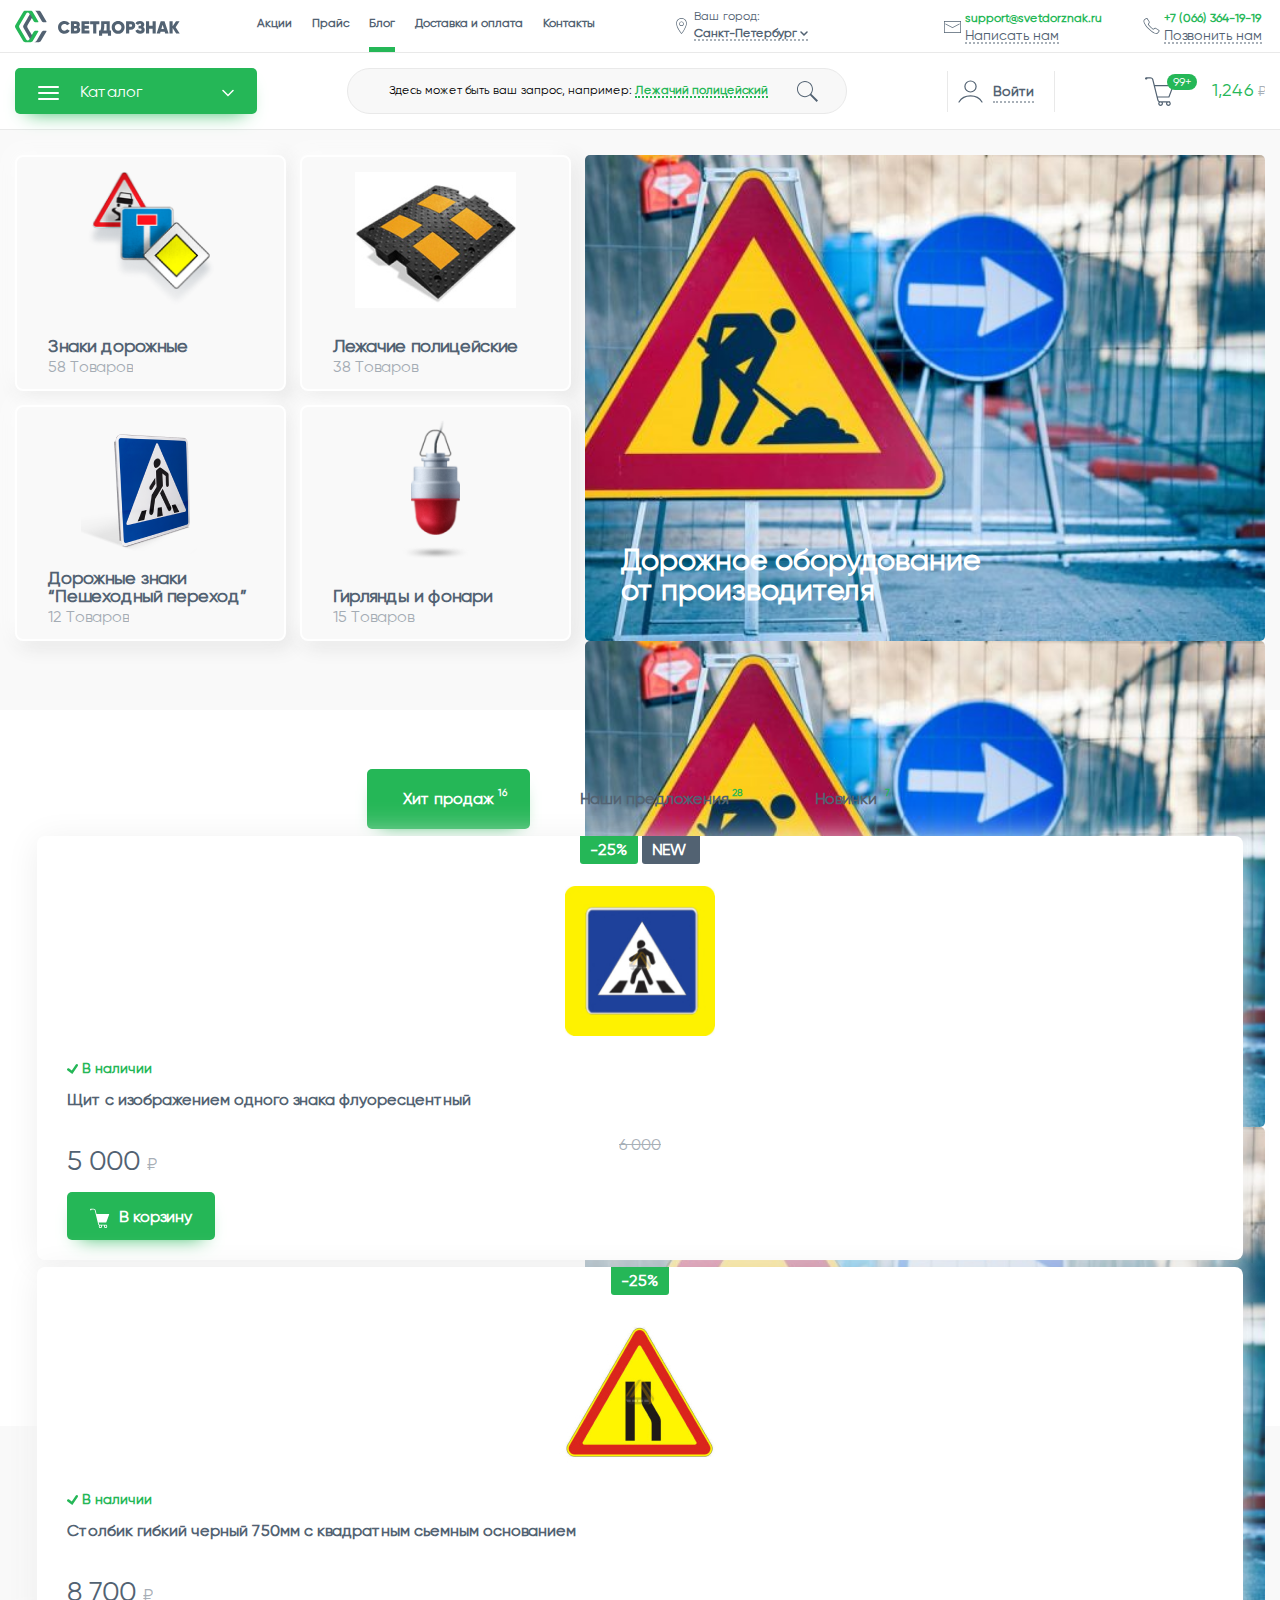
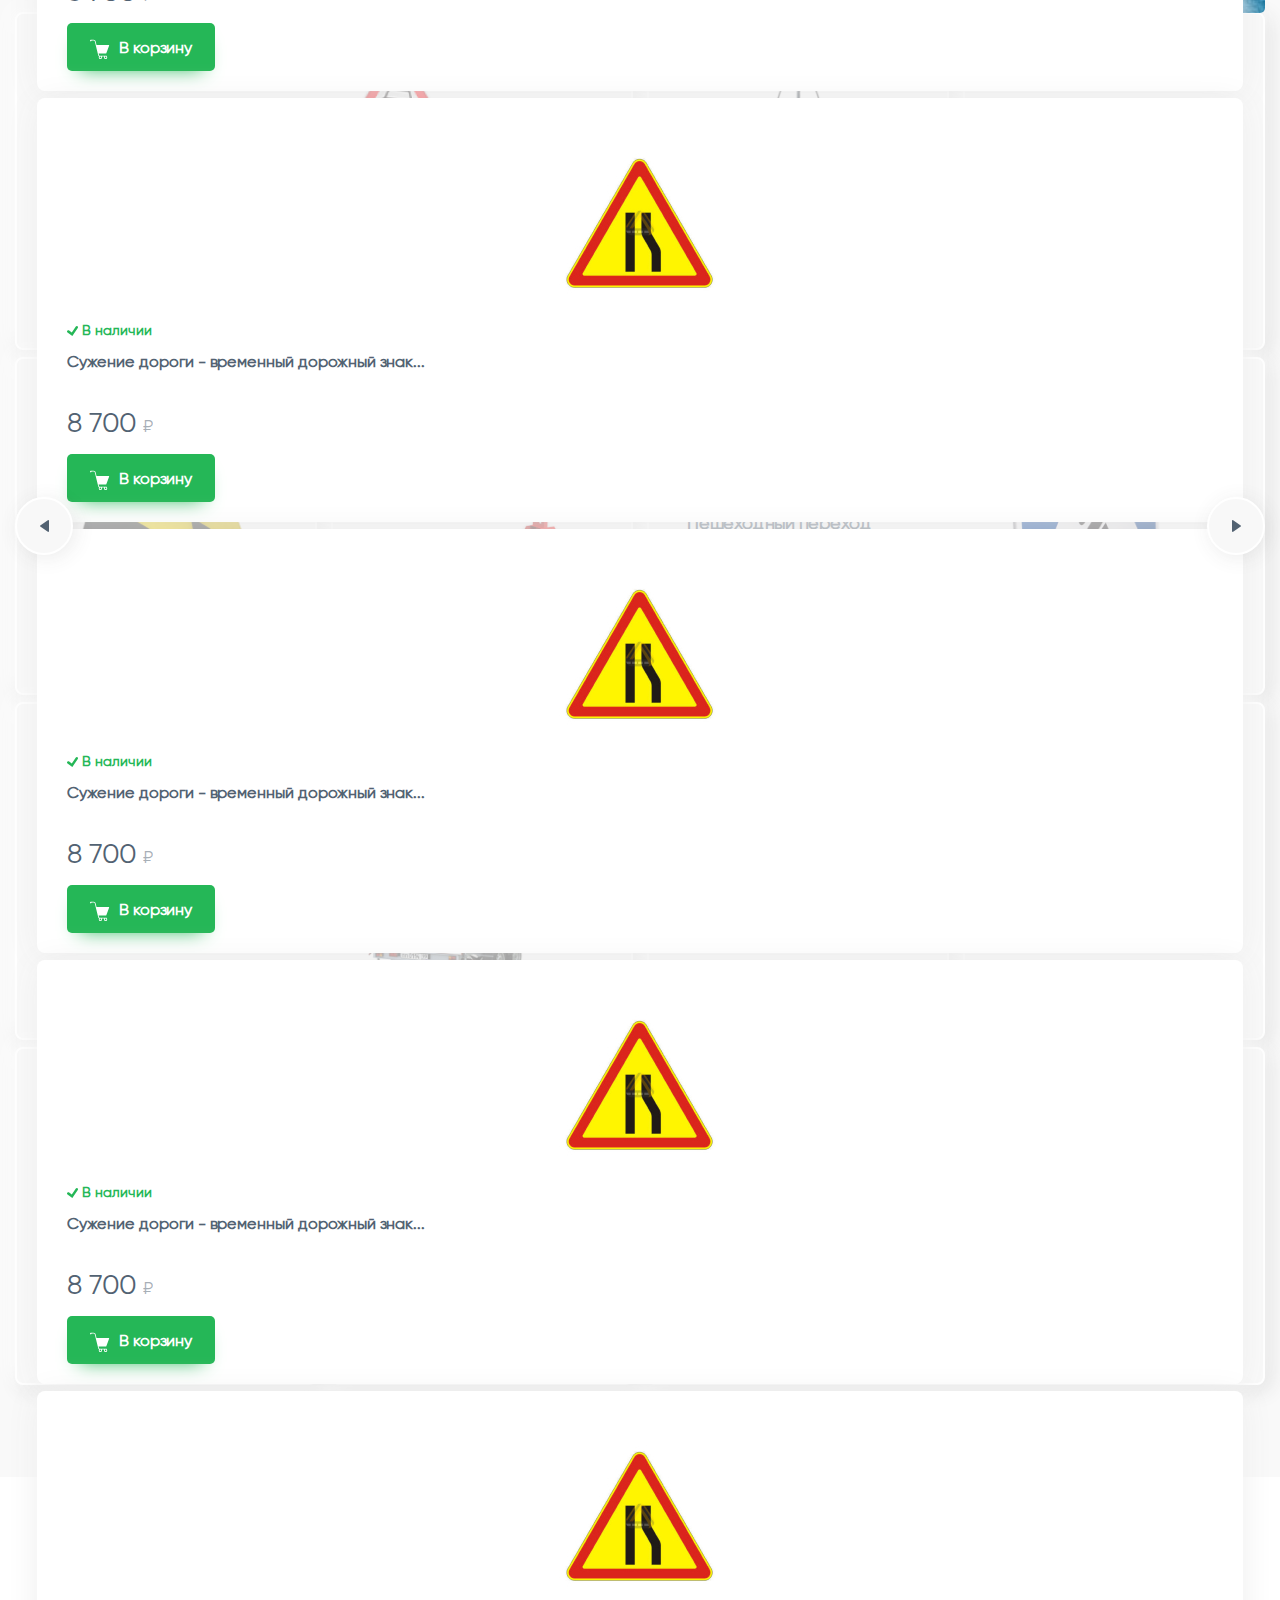
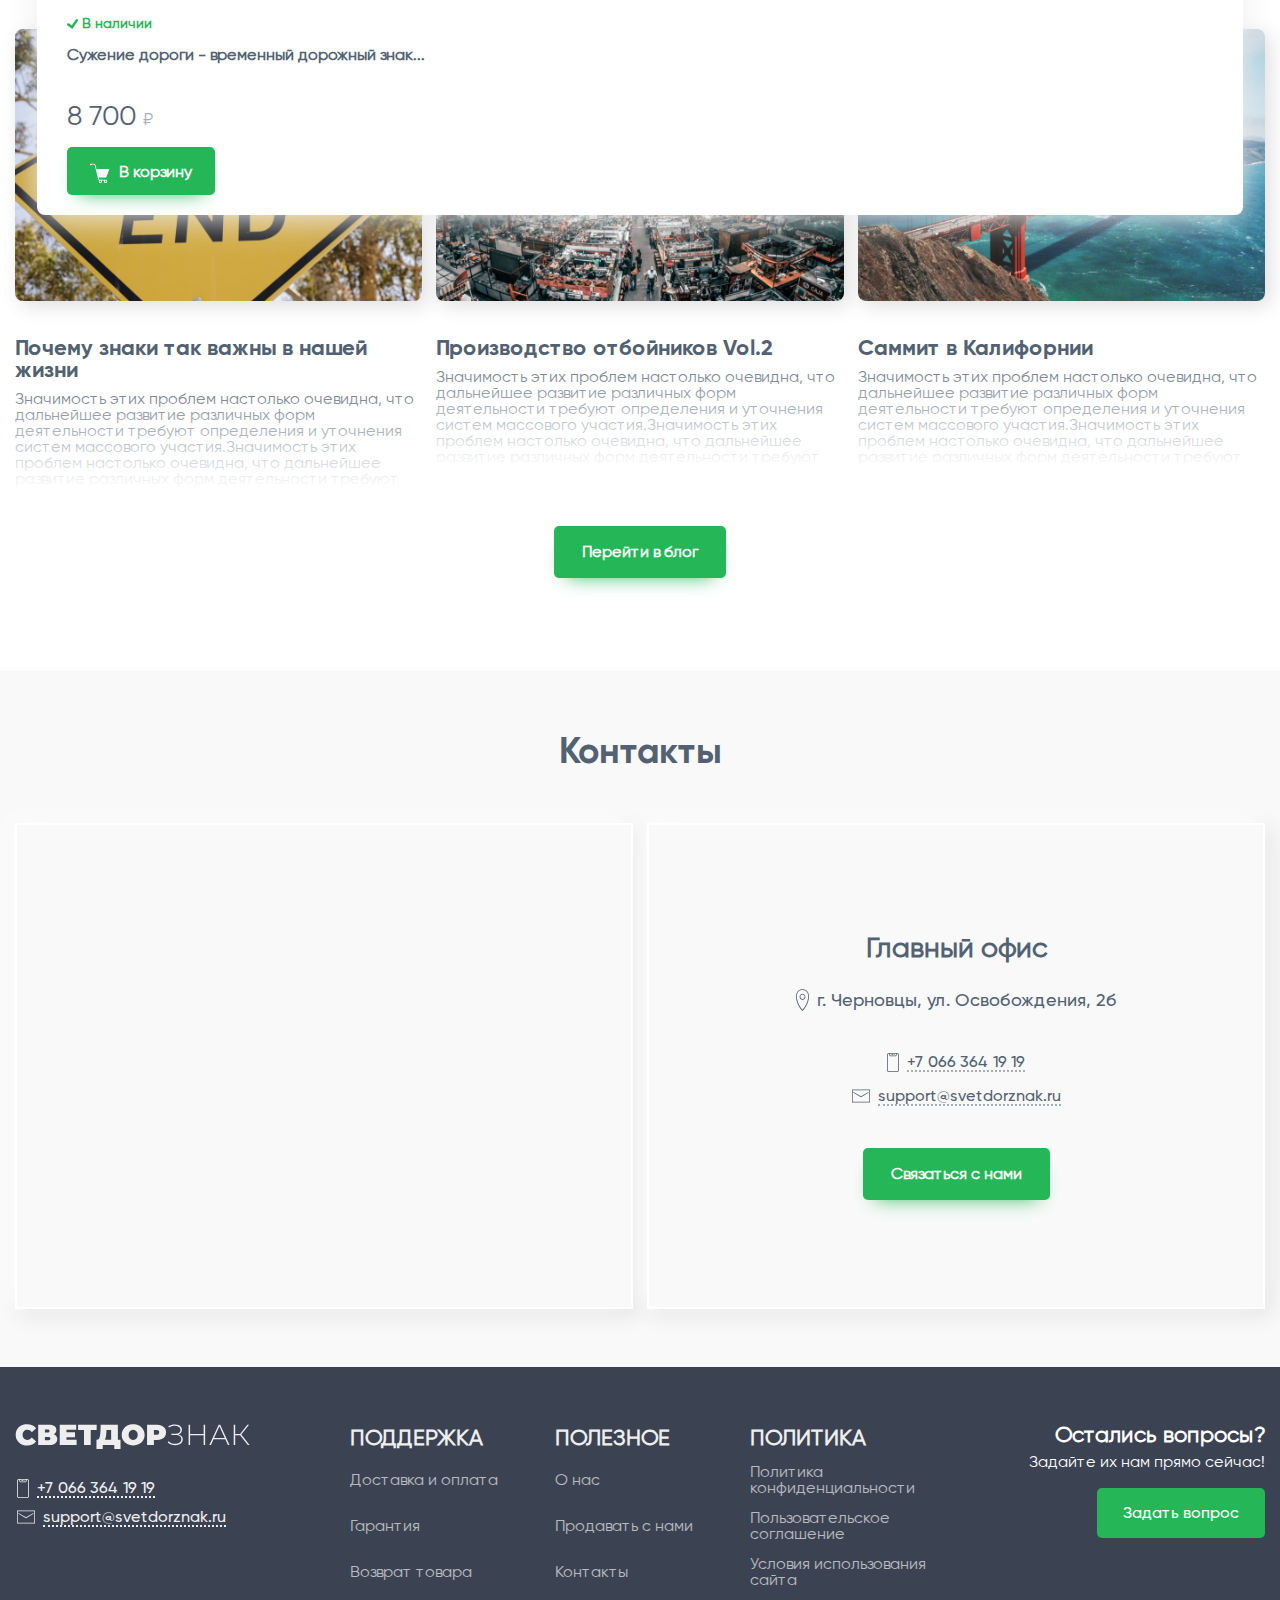
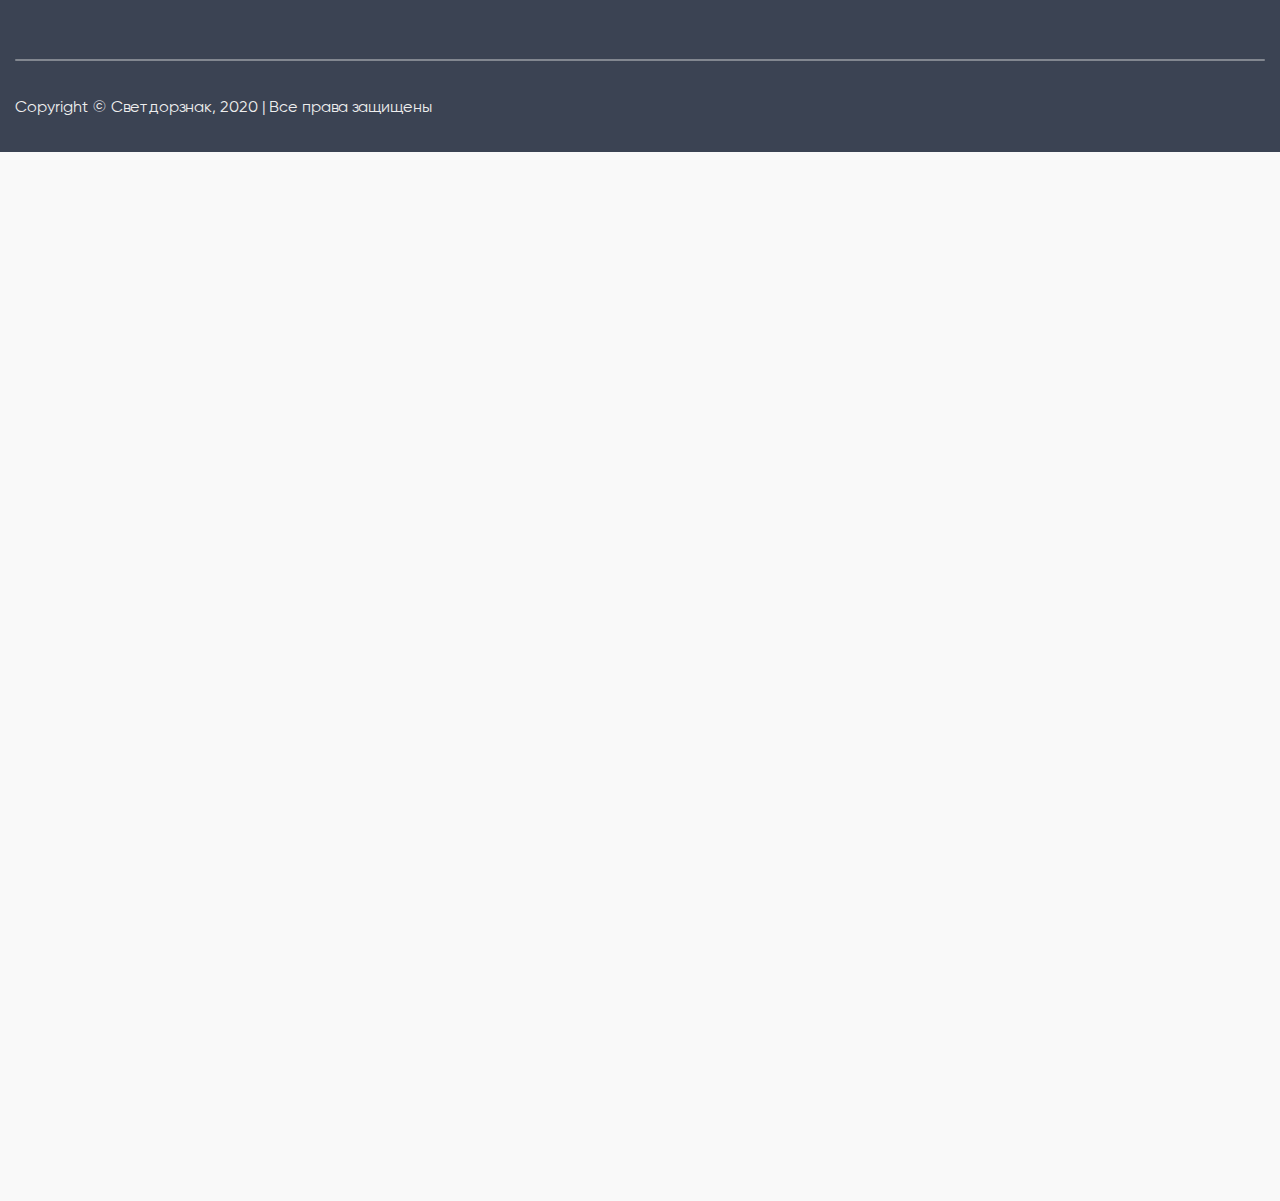
==== index.html @ 5b0abd2e "start" ====
<!DOCTYPE html>
<html lang="ru">
	<head>
		<meta charset="utf-8">
		<meta name="viewport" content="width=device-width, initial-scale=1">
		<title>Светдорзнак</title>
		<link href="/favicon.ico" rel="icon" type="image/x-icon" />
		<link href="https://fonts.googleapis.com/css2?family=Open+Sans:wght@300;400;600;700;800&display=swap" rel="stylesheet">
		<link rel="stylesheet" type="text/css" href="/css/bootstrap.min.css">
		<link rel="stylesheet" type="text/css" href="/libs/font-awesome-4.7.0/css/font-awesome.min.css">
		<link rel="stylesheet" type="text/css" href="/css/slick.css">
		<link rel="stylesheet" type="text/css" href="/css/slick-theme.css">
		<link rel="stylesheet" href="/libs/lightbox/css/lightbox.css">
		<link rel="stylesheet" href="/css/animista.css">
		<link rel="stylesheet" href="/fonts/stylesheet.css">
		<link rel="stylesheet" href="/css/custom.css">
		<link rel="stylesheet" href="/css/tags.css">
		<link rel="stylesheet" type="text/css" href="/css/style.css?v=1">
	</head>
	<body>
		<header id="header" class="header">
			<div class="header__top">
				<div class="container">
					<div class="headertop">
						<div class="logo">
							<a href="#">
								<svg width="225" height="43" viewBox="0 0 225 43" fill="none" xmlns="http://www.w3.org/2000/svg">
<path d="M15.5996 39.5205L6.02715 23.161C5.42834 22.1376 5.42834 20.8624 6.02715 19.839L15.5996 3.47947C15.979 2.83115 16.6655 2.43396 17.4067 2.43396C18.1479 2.43396 18.8344 2.83115 19.2137 3.47947L25.5079 14.2364C26.0828 15.2189 27.1231 15.8208 28.2463 15.8208H31.1448C31.7631 15.8208 32.1458 15.135 31.8294 14.5942L24.2169 1.58433C23.6421 0.601884 22.6018 0 21.4786 0H13.8688C12.7456 0 11.7053 0.601884 11.1305 1.58433L0.449107 19.839C-0.149702 20.8624 -0.149702 22.1376 0.449107 23.161L11.1305 41.4157C11.7053 42.3981 12.7456 43 13.8688 43H21.4786C22.6018 43 23.6421 42.3981 24.2169 41.4157L31.8294 28.4058C32.1458 27.865 31.7631 27.1792 31.1448 27.1792H28.2463C27.1231 27.1792 26.0828 27.7811 25.5079 28.7636L19.2137 39.5205C18.8344 40.1689 18.1479 40.566 17.4067 40.566C16.6655 40.566 15.979 40.1689 15.5996 39.5205Z" fill="#25B757"/>
<path fill-rule="evenodd" clip-rule="evenodd" d="M23.2842 9.24326L20.4952 4.47675L11.5062 19.839C10.9074 20.8624 10.9074 22.1376 11.5062 23.161L20.4952 38.5232L23.2842 33.7567L17.0843 23.161C16.4855 22.1376 16.4855 20.8624 17.0843 19.839L23.2842 9.24326Z" fill="#526272"/>
<path d="M36.565 14.2364L29.6591 2.43396L29.1619 1.58433C28.5871 0.601884 27.5468 0 26.4236 0H27.438H32.5357C33.6589 0 34.6992 0.601884 35.274 1.58433L42.8865 14.5942C43.2029 15.135 42.8202 15.8208 42.2019 15.8208H39.3034C38.1802 15.8208 37.1399 15.2189 36.565 14.2364Z" fill="#526272"/>
<path d="M36.565 28.7636L30.2708 39.5205L29.1619 41.4157C28.5871 42.3981 27.5468 43 26.4236 43H27.438H32.5357C33.6589 43 34.6992 42.3981 35.274 41.4157L42.8865 28.4058C43.2029 27.865 42.8202 27.1792 42.2019 27.1792H39.3034C38.1802 27.1792 37.1399 27.7811 36.565 28.7636Z" fill="#526272"/>
<path d="M67.432 31.36C64.904 31.36 62.808 30.528 61.144 28.864C59.496 27.184 58.672 25.096 58.672 22.6C58.672 20.104 59.496 18.024 61.144 16.36C62.808 14.68 64.904 13.84 67.432 13.84C68.952 13.84 70.36 14.2 71.656 14.92C72.952 15.64 73.968 16.608 74.704 17.824L70.984 19.96C70.664 19.368 70.184 18.904 69.544 18.568C68.92 18.216 68.216 18.04 67.432 18.04C66.088 18.04 65 18.464 64.168 19.312C63.352 20.144 62.944 21.24 62.944 22.6C62.944 23.96 63.352 25.064 64.168 25.912C65 26.744 66.088 27.16 67.432 27.16C68.216 27.16 68.92 26.992 69.544 26.656C70.184 26.304 70.664 25.824 70.984 25.216L74.704 27.376C73.968 28.608 72.952 29.584 71.656 30.304C70.376 31.008 68.968 31.36 67.432 31.36ZM86.8499 22.312C88.2579 23.144 88.9619 24.4 88.9619 26.08C88.9619 27.568 88.4499 28.76 87.4259 29.656C86.4019 30.552 85.0339 31 83.3219 31H76.2419V14.2H82.8659C84.5459 14.2 85.8899 14.632 86.8979 15.496C87.9059 16.344 88.4099 17.504 88.4099 18.976C88.4099 20.384 87.8899 21.496 86.8499 22.312ZM82.7459 18.04H80.5379V20.68H82.7459C83.1299 20.68 83.4499 20.568 83.7059 20.344C83.9779 20.104 84.1139 19.776 84.1139 19.36C84.1139 18.96 83.9859 18.64 83.7299 18.4C83.4739 18.16 83.1459 18.04 82.7459 18.04ZM83.2019 27.16C83.6339 27.16 83.9859 27.032 84.2579 26.776C84.5299 26.504 84.6659 26.16 84.6659 25.744C84.6659 25.312 84.5299 24.968 84.2579 24.712C83.9859 24.456 83.6339 24.328 83.2019 24.328H80.5379V27.16H83.2019ZM94.9754 26.968H101.479V31H90.6794V14.2H101.359V18.208H94.9754V20.536H100.759V24.496H94.9754V26.968ZM115.043 14.2V18.352H110.891V31H106.595V18.352H102.443V14.2H115.043ZM129.176 26.848H130.976V34.216H126.704V31H118.856V34.216H114.56V26.848H116.336C117.104 25.616 117.488 23.84 117.488 21.52V14.2H129.176V26.848ZM120.8 26.848H124.904V18.184H121.76V21.568C121.76 23.808 121.44 25.568 120.8 26.848ZM146.892 28.84C145.196 30.52 143.116 31.36 140.652 31.36C138.188 31.36 136.1 30.52 134.388 28.84C132.692 27.144 131.844 25.064 131.844 22.6C131.844 20.136 132.692 18.064 134.388 16.384C136.1 14.688 138.188 13.84 140.652 13.84C143.116 13.84 145.196 14.688 146.892 16.384C148.604 18.064 149.46 20.136 149.46 22.6C149.46 25.064 148.604 27.144 146.892 28.84ZM137.412 25.888C138.276 26.736 139.356 27.16 140.652 27.16C141.948 27.16 143.028 26.736 143.892 25.888C144.756 25.024 145.188 23.928 145.188 22.6C145.188 21.272 144.756 20.184 143.892 19.336C143.028 18.472 141.948 18.04 140.652 18.04C139.356 18.04 138.276 18.472 137.412 19.336C136.548 20.184 136.116 21.272 136.116 22.6C136.116 23.928 136.548 25.024 137.412 25.888ZM157.981 14.2C159.677 14.2 161.101 14.752 162.253 15.856C163.405 16.96 163.981 18.368 163.981 20.08C163.981 21.792 163.405 23.2 162.253 24.304C161.101 25.408 159.677 25.96 157.981 25.96H155.749V31H151.453V14.2H157.981ZM157.981 21.88C158.461 21.88 158.861 21.712 159.181 21.376C159.517 21.04 159.685 20.608 159.685 20.08C159.685 19.552 159.517 19.128 159.181 18.808C158.861 18.472 158.461 18.304 157.981 18.304H155.749V21.88H157.981ZM174.643 22.336C176.147 23.184 176.899 24.496 176.899 26.272C176.899 27.808 176.323 29.04 175.171 29.968C174.019 30.896 172.499 31.36 170.611 31.36C167.347 31.36 165.179 30.048 164.107 27.424L167.779 25.312C168.259 26.64 169.203 27.304 170.611 27.304C171.939 27.304 172.603 26.808 172.603 25.816C172.603 24.952 172.067 24.472 170.995 24.376L168.451 24.352V20.632H170.107C171.403 20.632 172.051 20.168 172.051 19.24C172.051 18.312 171.475 17.848 170.323 17.848C169.171 17.848 168.371 18.416 167.923 19.552L164.323 17.464C164.835 16.328 165.611 15.44 166.651 14.8C167.707 14.16 168.955 13.84 170.395 13.84C172.155 13.84 173.587 14.304 174.691 15.232C175.795 16.144 176.347 17.36 176.347 18.88C176.347 20.352 175.779 21.504 174.643 22.336ZM187.641 14.2H191.913V31H187.641V24.544H182.913V31H178.617V14.2H182.913V20.416H187.641V14.2ZM204.826 31L204.106 28.576H198.514L197.794 31H193.138L198.682 14.2H203.914L209.458 31H204.826ZM199.618 24.88H203.002L201.298 19.168L199.618 24.88ZM224.599 31H219.799L214.975 23.488V31H210.679V14.2H214.975V21.256L219.559 14.2H224.359L219.031 22.36L224.599 31Z" fill="#526272"/>
<g opacity="0.3">
<path d="M20.4117 38.0857L23.3428 33.4417L20.1311 28.3531L19.7698 28.9255L17.2 32.9971L20.4117 38.0857Z" fill="#526272"/>
<path d="M20.4117 4.91431L23.3428 9.55831L20.1311 14.6469L17.2 10.0029L20.4117 4.91431Z" fill="#526272"/>
</g>
							</a>
						</div>
						<div class="topmenu">
							<div class="topmenu__content">
							<ul>
								<li><a href="#">Акции</a></li>
								<li><a href="#">Прайс</a></li>
								<li class="active"><a href="#">Блог</a></li>
								<li><a href="#">Доставка и оплата</a></li>
								<li><a href="#">Контакты</a></li>
							</ul>
							<div class="headercontacts headercontacts-mobile">
								
								<div class="headercontact">
									<div class="headercontact__icon">
										<svg width="28" height="28" viewBox="0 0 28 28" fill="none" xmlns="http://www.w3.org/2000/svg">
								<path d="M6.10393 0.792993C5.64221 0.755493 5.12893 0.889087 4.65549 1.2219C4.2383 1.51252 3.3383 2.22737 2.4969 3.03596C2.07737 3.43909 1.67659 3.85862 1.36721 4.27112C1.05549 4.68362 0.783616 5.06096 0.800023 5.6094C0.816429 6.10159 0.865648 7.55705 1.9133 9.78831C2.96096 12.0172 4.99299 15.0758 8.95627 19.0414C12.9219 23.0071 15.9805 25.0391 18.2094 26.0867C20.4383 27.1344 21.8961 27.1836 22.3883 27.2C22.9344 27.2164 23.3117 26.9446 23.7242 26.6328C24.1367 26.3211 24.5563 25.9227 24.9594 25.5031C25.7656 24.6617 26.4805 23.7617 26.7711 23.3446C27.4344 22.4 27.3242 21.2844 26.586 20.7664C26.1219 20.4406 21.8539 17.6 21.2117 17.2063C20.5602 16.8078 19.8102 16.9883 19.1399 17.3422C18.6125 17.6211 17.1852 18.4391 16.7774 18.6735C16.4703 18.4789 15.3055 17.7031 12.8 15.1977C10.2922 12.6922 9.51877 11.5274 9.32424 11.2203C9.55862 10.8125 10.3742 9.39221 10.6555 8.85549C11.0071 8.18752 11.2039 7.43049 10.7844 6.77424C10.6086 6.49534 9.8094 5.27893 9.00315 4.05784C8.19455 2.83674 7.42815 1.67893 7.22893 1.40237V1.40002C6.96877 1.04143 6.5633 0.830493 6.10393 0.792993ZM5.99377 2.01877C6.15784 2.03987 6.25627 2.10549 6.25627 2.10549C6.35237 2.23909 7.19377 3.50002 8.00002 4.71877C8.80627 5.93987 9.62893 7.19143 9.7719 7.41877C9.79534 7.45393 9.82815 7.85237 9.59377 8.29534V8.29768C9.32893 8.80159 8.09377 10.9602 8.09377 10.9602L7.92268 11.2625L8.09846 11.5625C8.09846 11.5625 9.01955 13.1164 11.9492 16.0461C14.8813 18.9758 16.4352 19.8992 16.4352 19.8992L16.7352 20.075L17.0375 19.9039C17.0375 19.9039 19.1914 18.6711 19.7 18.4039C20.143 18.1719 20.5414 18.2024 20.5883 18.2305C21.0031 18.486 25.6133 21.5492 25.8969 21.7485C25.9063 21.7555 26.1571 22.1352 25.7914 22.6555H25.7891C25.5688 22.9719 24.8469 23.8883 24.0946 24.6711C23.7172 25.0625 23.3305 25.4281 23.0024 25.6742C22.6742 25.9203 22.3813 25.9977 22.4282 26C21.9172 25.9836 20.7899 25.9719 18.7203 24.9992C16.6508 24.0289 13.6977 22.086 9.80471 18.1906C5.91409 14.3 3.97112 11.3469 2.99846 9.27502C2.02815 7.20549 2.01643 6.07815 2.00002 5.56956C2.00237 5.61643 2.07971 5.32112 2.3258 4.99299C2.5719 4.66487 2.93518 4.27581 3.32659 3.89846C4.11174 3.14612 5.0258 2.42424 5.34221 2.20393V2.20627C5.60237 2.02346 5.82971 2.00002 5.99377 2.01877Z" fill="#526272"/>
								</svg>
								
									</div>
									<div class="headercontact__content">
										<div class="headercontact__contact"><a href="tel:+70663641919" class="linkgreen">+7 (066) 364-19-19</a></div>
										
									</div>
								</div>
								<div class="headercontact">
									<div class="headercontact__icon">
									<svg width="26" height="18" viewBox="0 0 26 18" fill="none" xmlns="http://www.w3.org/2000/svg">
									<path d="M0 0V18H26V0H0ZM1.04 1H24.96V17H1.04V1ZM2.08 3.45898V4.63867L13 10.5898L23.92 4.63867V3.45898L13 9.41016L2.08 3.45898Z" fill="#526272"/>
									</svg>
									</div>
									<div class="headercontact__content">
										<div class="headercontact__contact"><a href="mailto:support@svetdorznak.ru" class="linkgreen">support@svetdorznak.ru</a></div>
										
									</div>
								</div>
							</div>
						</div>
						</div>
						<div class="location">
							<div class="location__main">
							<div class="location__icon">
								<svg width="20" height="30" viewBox="0 0 20 30" fill="none" xmlns="http://www.w3.org/2000/svg">
								<path d="M9.9999 0.600098C4.696 0.600098 0.399902 4.89619 0.399902 10.2001C0.399902 14.5853 2.71553 19.2985 4.99365 22.9501C7.27178 26.6017 9.5499 29.1938 9.5499 29.1938C9.66475 29.3228 9.82881 29.3978 9.9999 29.3978C10.171 29.3978 10.3351 29.3228 10.4499 29.1938C10.4499 29.1938 12.7304 26.5478 15.0062 22.8751C17.2819 19.2024 19.5999 14.5009 19.5999 10.2001C19.5999 4.89619 15.3038 0.600098 9.9999 0.600098ZM9.9999 1.8001C14.6569 1.8001 18.3999 5.54307 18.3999 10.2001C18.3999 14.0603 16.2179 18.6493 13.9937 22.2376C12.1304 25.2446 10.553 27.1806 9.9999 27.8438C9.44209 27.1853 7.86475 25.2915 6.00615 22.3126C3.78428 18.7501 1.5999 14.154 1.5999 10.2001C1.5999 5.54307 5.34287 1.8001 9.9999 1.8001ZM9.9999 6.6001C7.68662 6.6001 5.7999 8.48682 5.7999 10.8001C5.7999 13.1134 7.68662 15.0001 9.9999 15.0001C12.3132 15.0001 14.1999 13.1134 14.1999 10.8001C14.1999 8.48682 12.3132 6.6001 9.9999 6.6001ZM9.9999 7.8001C11.664 7.8001 12.9999 9.13603 12.9999 10.8001C12.9999 12.4642 11.664 13.8001 9.9999 13.8001C8.33584 13.8001 6.9999 12.4642 6.9999 10.8001C6.9999 9.13603 8.33584 7.8001 9.9999 7.8001Z" fill="#526272"/>
								</svg>

							</div>
							<div class="location__city">
								<div class="location__title">Ваш город:</div>
								<div class="location__content">
									<a href="#"  class="link">
										<span>Санкт-Петербург</span> 
										<svg width="8" height="6" viewBox="0 0 8 6" fill="none" xmlns="http://www.w3.org/2000/svg">
										<path d="M1 1L4 4L7 1" stroke="#526272" stroke-width="1.5" stroke-linecap="round"/>
									</svg>
									</a>
								</div>
							</div>
							</div>
							<div class="ctooltip location_tooltip">
								<div class="location__wrapper">
									<div class="location__wtitle">Ваш город:</div>
									<div class="location__wvalue">Санкт-Петербург?</div>
									<div class="location__wyes"><a href="#" class="btn btn_main">Да</a></div>
									<div class="location__wno"><a href="#" class="link">Нет, выбрать другой город</a></div>
								</div>
							</div>
						</div>
						<div class="headercontacts">
							<div class="headercontacts__main">
							<div class="headercontact">
								<div class="headercontact__icon">
								<svg width="26" height="18" viewBox="0 0 26 18" fill="none" xmlns="http://www.w3.org/2000/svg">
								<path d="M0 0V18H26V0H0ZM1.04 1H24.96V17H1.04V1ZM2.08 3.45898V4.63867L13 10.5898L23.92 4.63867V3.45898L13 9.41016L2.08 3.45898Z" fill="#526272"/>
								</svg>
								</div>
								<div class="headercontact__content">
									<div class="headercontact__contact"><a href="mailto:support@svetdorznak.ru" class="linkgreen">support@svetdorznak.ru</a></div>
									<div class="headercontact__link"><a href="#" class="link">Написать нам</a></div>
								</div>
							</div>
							<div class="headercontact">
								<div class="headercontact__icon">
									<svg width="28" height="28" viewBox="0 0 28 28" fill="none" xmlns="http://www.w3.org/2000/svg">
							<path d="M6.10393 0.792993C5.64221 0.755493 5.12893 0.889087 4.65549 1.2219C4.2383 1.51252 3.3383 2.22737 2.4969 3.03596C2.07737 3.43909 1.67659 3.85862 1.36721 4.27112C1.05549 4.68362 0.783616 5.06096 0.800023 5.6094C0.816429 6.10159 0.865648 7.55705 1.9133 9.78831C2.96096 12.0172 4.99299 15.0758 8.95627 19.0414C12.9219 23.0071 15.9805 25.0391 18.2094 26.0867C20.4383 27.1344 21.8961 27.1836 22.3883 27.2C22.9344 27.2164 23.3117 26.9446 23.7242 26.6328C24.1367 26.3211 24.5563 25.9227 24.9594 25.5031C25.7656 24.6617 26.4805 23.7617 26.7711 23.3446C27.4344 22.4 27.3242 21.2844 26.586 20.7664C26.1219 20.4406 21.8539 17.6 21.2117 17.2063C20.5602 16.8078 19.8102 16.9883 19.1399 17.3422C18.6125 17.6211 17.1852 18.4391 16.7774 18.6735C16.4703 18.4789 15.3055 17.7031 12.8 15.1977C10.2922 12.6922 9.51877 11.5274 9.32424 11.2203C9.55862 10.8125 10.3742 9.39221 10.6555 8.85549C11.0071 8.18752 11.2039 7.43049 10.7844 6.77424C10.6086 6.49534 9.8094 5.27893 9.00315 4.05784C8.19455 2.83674 7.42815 1.67893 7.22893 1.40237V1.40002C6.96877 1.04143 6.5633 0.830493 6.10393 0.792993ZM5.99377 2.01877C6.15784 2.03987 6.25627 2.10549 6.25627 2.10549C6.35237 2.23909 7.19377 3.50002 8.00002 4.71877C8.80627 5.93987 9.62893 7.19143 9.7719 7.41877C9.79534 7.45393 9.82815 7.85237 9.59377 8.29534V8.29768C9.32893 8.80159 8.09377 10.9602 8.09377 10.9602L7.92268 11.2625L8.09846 11.5625C8.09846 11.5625 9.01955 13.1164 11.9492 16.0461C14.8813 18.9758 16.4352 19.8992 16.4352 19.8992L16.7352 20.075L17.0375 19.9039C17.0375 19.9039 19.1914 18.6711 19.7 18.4039C20.143 18.1719 20.5414 18.2024 20.5883 18.2305C21.0031 18.486 25.6133 21.5492 25.8969 21.7485C25.9063 21.7555 26.1571 22.1352 25.7914 22.6555H25.7891C25.5688 22.9719 24.8469 23.8883 24.0946 24.6711C23.7172 25.0625 23.3305 25.4281 23.0024 25.6742C22.6742 25.9203 22.3813 25.9977 22.4282 26C21.9172 25.9836 20.7899 25.9719 18.7203 24.9992C16.6508 24.0289 13.6977 22.086 9.80471 18.1906C5.91409 14.3 3.97112 11.3469 2.99846 9.27502C2.02815 7.20549 2.01643 6.07815 2.00002 5.56956C2.00237 5.61643 2.07971 5.32112 2.3258 4.99299C2.5719 4.66487 2.93518 4.27581 3.32659 3.89846C4.11174 3.14612 5.0258 2.42424 5.34221 2.20393V2.20627C5.60237 2.02346 5.82971 2.00002 5.99377 2.01877Z" fill="#526272"/>
							</svg>
							
								</div>
								<div class="headercontact__content">
									<div class="headercontact__contact"><a href="tel:+70663641919" class="linkgreen">+7 (066) 364-19-19</a></div>
									<div class="headercontact__link"><a href="#" class="link">Позвонить нам</a></div>
								</div>
							</div>
						</div>
					</div>
						<div class="burger-mobile burger-mobile_unactive">
							<svg width="34" height="19" viewBox="0 0 34 19" fill="none" xmlns="http://www.w3.org/2000/svg">
								<rect width="34" height="3" fill="#526272"/>
								<rect y="8" width="34" height="3" fill="#526272"/>
								<rect y="16" width="34" height="3" fill="#526272"/>
							</svg>
						</div>
						<div class="burger-mobile burger-mobile_active">
							<svg width="24" height="25" viewBox="0 0 24 25" fill="none" xmlns="http://www.w3.org/2000/svg">
							<rect x="2.45361" y="0.832764" width="30" height="3" transform="rotate(45 2.45361 0.832764)" fill="#526272"/>
							<rect x="0.33252" y="22.0459" width="30" height="3" transform="rotate(-45 0.33252 22.0459)" fill="#526272"/>
							<rect x="2.45361" y="0.832764" width="30" height="3" transform="rotate(45 2.45361 0.832764)" fill="#526272"/>
							</svg>
						</div>
						
					</div>
				</div>
			</div>
			<div class="header__content">
				<div class="container">
					<div class="headermain">
						<div class="headercatalog">
							<button class="btn btn_main btn_icons menubtn">
								<span class="menubtn__left"><span class="menubtn__burger">
										<svg width="21" height="14" viewBox="0 0 21 14" fill="none" xmlns="http://www.w3.org/2000/svg">
										<rect width="21" height="2" rx="1" fill="white"/>
										<rect y="6" width="21" height="2" rx="1" fill="white"/>
										<rect y="12" width="21" height="2" rx="1" fill="white"/>							
										</svg>
									</span>
									<span class="menubtn__title">Каталог</span></span>
								<span class="menubtn__angle">
									<svg width="12" height="8" viewBox="0 0 12 8" fill="none" xmlns="http://www.w3.org/2000/svg">
									<path d="M1 1.5L6 6.5L11 1.5" stroke="white" stroke-width="1.5" stroke-linecap="round"/>
									</svg>
								</span>
							</button>
						</div>
					
					<div class="search">
						<form action="">
							<input type="text" value=""/>
							<div class="search__placeholder">Здесь может быть ваш запрос<span>, например: <a href="#" class="link_green">Лежачий полицейский</a></span></div>
							<button type="submit">
								<svg width="21" height="21" viewBox="0 0 21 21" fill="none" xmlns="http://www.w3.org/2000/svg">
								<path fill-rule="evenodd" clip-rule="evenodd" d="M7.97712 0C12.3828 0 15.9542 3.6201 15.9542 8.08572C15.9542 9.88097 15.377 11.5396 14.4005 12.8812L21 19.5706L19.5898 21L13.0256 14.3464C11.6505 15.4871 9.89265 16.1714 7.97712 16.1714C3.57148 16.1714 0 12.5513 0 8.08572C0 3.6201 3.57148 0 7.97712 0ZM7.97712 15.2012C11.8541 15.2012 14.997 12.0155 14.997 8.08572C14.997 4.15598 11.8541 0.970287 7.97712 0.970287C4.10015 0.970287 0.957254 4.15598 0.957254 8.08572C0.957254 12.0155 4.10015 15.2012 7.97712 15.2012Z" fill="#526272"/>
								</svg>
							</button>
							
						</form>
					</div>
					<div class="login">
						<div class="login__content">
							<div class="login__icon">
								<svg width="25" height="23" viewBox="0 0 25 23" fill="none" xmlns="http://www.w3.org/2000/svg">
								<path d="M24 22C21.7957 18.3635 17.4725 15.892 12.5 15.892C7.52747 15.892 3.20427 18.3635 1 22M6.90517 6.49723C6.90517 9.53327 9.41006 11.9945 12.5 11.9945C15.5899 11.9945 18.0948 9.53327 18.0948 6.49723C18.0948 3.46119 15.5899 1 12.5 1C9.41006 1 6.90517 3.46119 6.90517 6.49723Z" stroke="#526272" stroke-width="1.2" stroke-linecap="round"/>
								</svg>
								

								
							</div>
							<span class="down-mobile"><svg width="8" height="4" viewBox="0 0 8 4" fill="none" xmlns="http://www.w3.org/2000/svg">
									<path d="M0.13992 0.724234L3.6645 3.87574C3.84979 4.04142 4.15021 4.04142 4.3355 3.87574L7.86008 0.724233C8.15898 0.456973 7.94729 0 7.52458 0L0.475418 1.43045e-07C0.0527128 1.07284e-07 -0.158978 0.456974 0.13992 0.724234Z" fill="#526272"/>
									</svg></span>
							<div class="login__link">
								<a href="#" class="link">Войти</a>
							</div>
						</div>
						<div class="ctooltip login_tooltip login_tooltip1">
							<div class="login__wrapper">
								<div class="login__button"><a href="" class="btn btn_main btn_large">Войти</a></div>
								<div class="login__text">НЕТ УЧЕТНОЙ ЗАПИСИ?</div>
								<div class="login__link">
									<a href="" class="linkgreen">
										<svg width="13" height="13" viewBox="0 0 13 13" fill="none" xmlns="http://www.w3.org/2000/svg">
										<path fill-rule="evenodd" clip-rule="evenodd" d="M10.6955 0.382684C11.2283 -0.133185 12.0772 -0.126692 12.6021 0.397266C13.1384 0.932703 13.1317 1.80285 12.5872 2.33002L12.0891 2.81233L10.1675 0.893935L10.6955 0.382684ZM2.3976 11.5302L10.8831 3.05864C11.0207 2.9213 11.2437 2.9213 11.3813 3.05864C11.5189 3.19598 11.5189 3.41865 11.3813 3.55599L2.58776 12.335L0.662766 12.9735C0.269644 13.1039 -0.104098 12.7308 0.0265452 12.3383L0.666231 10.4167L9.45975 1.63765C9.59732 1.50031 9.82036 1.50031 9.95793 1.63765C10.0955 1.77499 10.0955 1.99766 9.95793 2.135L1.47241 10.6065L2.3976 11.5302Z" fill="#526272"/>
										</svg>

										<span>Создайте ее сейчас!</span>
									</a>
								</div>
							</div>
						</div>
					</div>
					<div class="cart">
						<span class="cart__count">99+</span>
						<div class="cart__icon">
							<svg width="29" height="29" viewBox="0 0 29 29" fill="none" xmlns="http://www.w3.org/2000/svg">
							<path d="M1.0875 0.200012C1.06875 0.2047 1.05 0.211731 1.03125 0.218762C0.447656 0.300794 0 0.795325 0 1.40001C0 2.06329 0.536719 2.60001 1.2 2.60001C1.86328 2.60001 2.4 2.06329 2.4 1.40001H5.19375C5.94141 1.40001 6.33047 1.5547 6.61875 1.81251C6.90234 2.06798 7.13203 2.49923 7.33125 3.16251L12.1313 22.5313C12.3117 23.218 12.4922 23.9258 12.9938 24.5C13.2023 24.7391 13.4648 24.9336 13.7813 25.0813C13.4297 25.4984 13.2 26.0164 13.2 26.6C13.2 27.9195 14.2805 29 15.6 29C16.9195 29 18 27.9195 18 26.6C18 26.1594 17.8711 25.7563 17.6625 25.4H21.3375C21.1289 25.7563 21 26.1594 21 26.6C21 27.9195 22.0805 29 23.4 29C24.7195 29 25.8 27.9195 25.8 26.6C25.8 25.9836 25.5492 25.4328 25.1625 25.0063C25.2305 24.8234 25.2023 24.6172 25.0922 24.4578C24.9797 24.2961 24.7969 24.2 24.6 24.2H15.4313C14.5055 24.2 14.1281 24.0031 13.875 23.7125C13.6242 23.4242 13.4719 22.9203 13.2938 22.25V22.2313L12.8813 20.6H23.8875C24.1383 20.6 24.3656 20.443 24.45 20.2063L28.7625 8.80626C28.8328 8.62345 28.807 8.4172 28.6945 8.25548C28.582 8.09376 28.3969 7.99767 28.2 8.00001H9.76875L8.49375 2.88126C8.49375 2.86954 8.49375 2.85548 8.49375 2.84376C8.26406 2.07032 7.96641 1.40001 7.425 0.912512C6.88359 0.425012 6.12188 0.200012 5.19375 0.200012H1.2C1.18125 0.200012 1.1625 0.200012 1.14375 0.200012C1.125 0.200012 1.10625 0.200012 1.0875 0.200012ZM10.0688 9.20001H27.3375L23.475 19.4H12.6L10.0688 9.20001ZM15.6 25.4C16.2703 25.4 16.8 25.9297 16.8 26.6C16.8 27.2703 16.2703 27.8 15.6 27.8C14.9297 27.8 14.4 27.2703 14.4 26.6C14.4 25.9297 14.9297 25.4 15.6 25.4ZM23.4 25.4C24.0703 25.4 24.6 25.9297 24.6 26.6C24.6 27.2703 24.0703 27.8 23.4 27.8C22.7297 27.8 22.2 27.2703 22.2 26.6C22.2 25.9297 22.7297 25.4 23.4 25.4Z" fill="#526272"/>
							</svg>
						</div>
						<div class="cart__total">
							<span class="cart__value">1,246</span>
							<span class="cart__currency">₽</span>
						</div>
					</div>
					
					<div class="search-mobile search-mobile_unactive ">
						<svg width="21" height="21" viewBox="0 0 21 21" fill="none" xmlns="http://www.w3.org/2000/svg">
							<path fill-rule="evenodd" clip-rule="evenodd" d="M7.97712 0C12.3828 0 15.9542 3.6201 15.9542 8.08572C15.9542 9.88097 15.377 11.5396 14.4005 12.8812L21 19.5706L19.5898 21L13.0256 14.3464C11.6505 15.4871 9.89265 16.1714 7.97712 16.1714C3.57148 16.1714 0 12.5513 0 8.08572C0 3.6201 3.57148 0 7.97712 0ZM7.97712 15.2012C11.8541 15.2012 14.997 12.0155 14.997 8.08572C14.997 4.15598 11.8541 0.970287 7.97712 0.970287C4.10015 0.970287 0.957254 4.15598 0.957254 8.08572C0.957254 12.0155 4.10015 15.2012 7.97712 15.2012Z" fill="#526272"></path>
							</svg>
					</div>
					<div class="search-mobile search-mobile_active">
						<svg width="24" height="25" viewBox="0 0 24 25" fill="none" xmlns="http://www.w3.org/2000/svg">
						<rect x="2.45361" y="0.832764" width="30" height="3" transform="rotate(45 2.45361 0.832764)" fill="#526272"/>
						<rect x="0.33252" y="22.0459" width="30" height="3" transform="rotate(-45 0.33252 22.0459)" fill="#526272"/>
						<rect x="2.45361" y="0.832764" width="30" height="3" transform="rotate(45 2.45361 0.832764)" fill="#526272"/>
						</svg>
					</div>
				</div>
				</div>
			</div>
		</header>
		<main>
			
			<div class="mainblock">
				<div class="container">
					<div class="mainblock__content">
						<div class="mainblock__left">
							<div class="categories">
								<div class="categories__items">
									<div class="categories__item categories__item_small">
										<a href="">
											<div class="categories__content">
												
													<div class="categories__images"><img src="/images/category1.png" alt=""></div>
													<div class="categories__bottom">
														<div class="categories__name">Знаки дорожные</div>
														<div class="categories__count">58 Товаров</div>
													</div>
											</div>
										</a>
									</div>
									<div class="categories__item categories__item_small">
										<a href="">
										<div class="categories__content">
											
												<div class="categories__images"><img src="/images/category2.png" alt=""></div>
												<div class="categories__bottom">
													<div class="categories__name">Лежачие полицейские</div>
													<div class="categories__count">38 Товаров</div>
												</div>											
										</div>
										</a>
									</div>
									<div class="categories__item categories__item_small">
										<a href="">
										<div class="categories__content">
											
												<div class="categories__images"><img src="/images/category3.png" alt=""></div>
												<div class="categories__bottom">
													<div class="categories__name">Дорожные знаки “Пешеходный переход”</div>
													<div class="categories__count">12 Товаров</div>
												</div>											
										</div>
										</a>
									</div>
									<div class="categories__item categories__item_small">
										<a href="">
										<div class="categories__content">
											
												<div class="categories__images"><img src="/images/category4.png" alt=""></div>
												<div class="categories__bottom">
													<div class="categories__name">Гирлянды и фонари</div>
													<div class="categories__count">15 Товаров</div>
												</div>											
										</div>
										</a>
									</div>
								</div>
							</div>
						</div>
						<div class="mainblock__right">
							<div class="mainblock__slider">
								<div class="mainslider">
									<div class="mainslider__container">
										<div class="mainslider__slider">
											<div class="mainslider__slide">
												<div class="mainslider__content" style="background-image: url(/images/slide.jpg)">
													<a href="">
														<div class="mainslider__title">Дорожное оборудование от производителя</div>
													</a>
												</div>
											</div>
											<div class="mainslider__slide">
												<div class="mainslider__content" style="background-image: url(/images/slide.jpg)">
													<a href="">
														<div class="mainslider__title">Дорожное оборудование</div>
													</a>
												</div>
											</div>
											<div class="mainslider__slide">
												<div class="mainslider__content" style="background-image: url(/images/slide.jpg)">
													<a href="">
														<div class="mainslider__title">Дорожное оборудование от производителя Дорожное оборудование от производителя</div>
													</a>
												</div>
											</div>
											
										</div>
									</div>
								</div>
							</div>
						</div>
					</div>
				</div>
			</div>
			
			<div class="tabsblock tabsblock_index">
				<div class="container">
					<div class="tabsblock__wrapper">
						<div class="tabsblock__tabs">
							<div class="tabs">
								<ul class="tabs__caption tabs__caption_js">
									<li class="active"><span class="tabs__title"><span class="tabs__name">Хит продаж</span><span class="tabs__count">16</span></span></li>
									<li><span class="tabs__title"><span class="tabs__name">Наши предложения</span><span class="tabs__count">28</span></span></li>
									<li><span class="tabs__title"><span class="tabs__name">Новинки</span><span class="tabs__count">7</span></span></li>
								</ul>
								
								<div class="tabs__content active">
									<div class="productslider">
										<div class="productslider__container">
											<div class="productslider__slider-five">
												<div class="productslider__slide">
													<div class="productcart">
														<div class="productcart__stickers">
															<div class="productcart__sticker productcart__sticker_sale">-25%</div>
															<div class="productcart__sticker productcart__sticker_new">NEW</div>
														</div>
														<div class="productcart__image">
															<img src="/images/img2.jpg" alt="">
															<a href="#" class="fastview">
																<svg width="18" height="19" viewBox="0 0 18 19" fill="none" xmlns="http://www.w3.org/2000/svg">
																<path d="M7.4001 0.599998C3.6493 0.599998 0.600098 3.6492 0.600098 7.4C0.600098 11.1508 3.6493 14.2 7.4001 14.2C8.88505 14.2 10.2558 13.7164 11.3751 12.9062L16.6345 18.1656L17.7657 17.0344L12.5548 11.8234C13.5775 10.6332 14.2001 9.08945 14.2001 7.4C14.2001 3.6492 11.1509 0.599998 7.4001 0.599998ZM7.4001 1.4C10.7185 1.4 13.4001 4.08155 13.4001 7.4C13.4001 10.7184 10.7185 13.4 7.4001 13.4C4.08165 13.4 1.4001 10.7184 1.4001 7.4C1.4001 4.08155 4.08165 1.4 7.4001 1.4ZM4.2001 6.6C3.98792 6.6 3.78444 6.68428 3.63441 6.83431C3.48438 6.98434 3.4001 7.18783 3.4001 7.4C3.4001 7.61217 3.48438 7.81566 3.63441 7.96568C3.78444 8.11571 3.98792 8.2 4.2001 8.2C4.41227 8.2 4.61575 8.11571 4.76578 7.96568C4.91581 7.81566 5.0001 7.61217 5.0001 7.4C5.0001 7.18783 4.91581 6.98434 4.76578 6.83431C4.61575 6.68428 4.41227 6.6 4.2001 6.6ZM7.4001 6.6C7.18792 6.6 6.98444 6.68428 6.83441 6.83431C6.68438 6.98434 6.6001 7.18783 6.6001 7.4C6.6001 7.61217 6.68438 7.81566 6.83441 7.96568C6.98444 8.11571 7.18792 8.2 7.4001 8.2C7.61227 8.2 7.81575 8.11571 7.96578 7.96568C8.11581 7.81566 8.2001 7.61217 8.2001 7.4C8.2001 7.18783 8.11581 6.98434 7.96578 6.83431C7.81575 6.68428 7.61227 6.6 7.4001 6.6ZM10.6001 6.6C10.3879 6.6 10.1844 6.68428 10.0344 6.83431C9.88438 6.98434 9.8001 7.18783 9.8001 7.4C9.8001 7.61217 9.88438 7.81566 10.0344 7.96568C10.1844 8.11571 10.3879 8.2 10.6001 8.2C10.8123 8.2 11.0158 8.11571 11.1658 7.96568C11.3158 7.81566 11.4001 7.61217 11.4001 7.4C11.4001 7.18783 11.3158 6.98434 11.1658 6.83431C11.0158 6.68428 10.8123 6.6 10.6001 6.6Z" fill="#526272"/>
																</svg>
																<span>Быстрый просмотр</span>
															</a>
														</div>
														<div class="productcart__stock">
															<svg width="11" height="10" viewBox="0 0 11 10" fill="none" xmlns="http://www.w3.org/2000/svg">
															<path fill-rule="evenodd" clip-rule="evenodd" d="M10.5102 0.24286C11.0413 0.655175 11.1588 1.44901 10.7725 2.01595L5.33244 10L0.512389 6.4382C-0.0275932 6.03917 -0.162283 5.24846 0.211551 4.6721C0.585385 4.09573 1.32618 3.95197 1.86616 4.35099L4.77571 6.50101L8.84902 0.522821C9.23531 -0.0441127 9.97904 -0.169456 10.5102 0.24286Z" fill="#25B757"/>
															</svg>
															<span class="instock">В наличии</span>
														</div>
														<div class="productcart__name">
															<a href="">Щит с изображением одного знака флуоресцентный</a>
														</div>
														<div class="productcart__prices">
															<div class="productcart__price">
																<span class="productcart__value">5 000 </span>
																<span class="productcart__currency">₽</span>
															</div>
															<div class="productcart__oldprice">
																<span class="productcart__value">6 000 </span>
																
															</div>
														</div>
														<div class="productcart__button">
															<a href="" class="btn btn_main btn_cart">
																<svg width="20" height="20" viewBox="0 0 20 20" fill="none" xmlns="http://www.w3.org/2000/svg">
																<path d="M0.8 0.799805C0.357812 0.799805 0 1.15762 0 1.5998C0 2.04199 0.357812 2.3998 0.8 2.3998C1.24219 2.3998 1.6 2.04199 1.6 1.5998H3.4625C4.29688 1.5998 4.61719 1.86699 4.8875 2.7748L8.0875 15.6873C8.25781 16.3311 8.45 17.0436 9.175 17.3873C8.94687 17.6639 8.8 18.0139 8.8 18.3998C8.8 19.2826 9.51719 19.9998 10.4 19.9998C11.2828 19.9998 12 19.2826 12 18.3998C12 18.1076 11.9125 17.8357 11.775 17.5998H14.225C14.0875 17.8357 14 18.1076 14 18.3998C14 19.2826 14.7172 19.9998 15.6 19.9998C16.4828 19.9998 17.2 19.2826 17.2 18.3998C17.2 17.9842 17.0359 17.6092 16.775 17.3248C16.7891 17.2842 16.8 17.2451 16.8 17.1998C16.8 16.9795 16.6203 16.7998 16.4 16.7998H10.2875C9.20937 16.7998 9.09219 16.3686 8.8625 15.4998L8.5875 14.3998H15.925C16.0906 14.3998 16.2422 14.292 16.3 14.1373L19.175 6.5373C19.2219 6.41543 19.1984 6.28262 19.125 6.1748C19.0516 6.06699 18.9297 5.9998 18.8 5.9998H6.5125L5.6625 2.5623C5.39062 1.64668 4.92812 0.799805 3.4625 0.799805H0.8ZM10.4 17.5998C10.8406 17.5998 11.2 17.9592 11.2 18.3998C11.2 18.8404 10.8406 19.1998 10.4 19.1998C9.95937 19.1998 9.6 18.8404 9.6 18.3998C9.6 17.9592 9.95937 17.5998 10.4 17.5998ZM15.6 17.5998C16.0406 17.5998 16.4 17.9592 16.4 18.3998C16.4 18.8404 16.0406 19.1998 15.6 19.1998C15.1594 19.1998 14.8 18.8404 14.8 18.3998C14.8 17.9592 15.1594 17.5998 15.6 17.5998Z" fill="white"/>
																</svg>

																<span>В корзину</span>
															</a>
														</div>
													</div>
												</div>
												<div class="productslider__slide">
													<div class="productcart">
														<div class="productcart__stickers">
															<div class="productcart__sticker productcart__sticker_sale">-25%</div>
														</div>
														<div class="productcart__image">
															<img src="/images/img1.jpg" alt="">
															<a href="#" class="fastview">
																<svg width="18" height="19" viewBox="0 0 18 19" fill="none" xmlns="http://www.w3.org/2000/svg">
																<path d="M7.4001 0.599998C3.6493 0.599998 0.600098 3.6492 0.600098 7.4C0.600098 11.1508 3.6493 14.2 7.4001 14.2C8.88505 14.2 10.2558 13.7164 11.3751 12.9062L16.6345 18.1656L17.7657 17.0344L12.5548 11.8234C13.5775 10.6332 14.2001 9.08945 14.2001 7.4C14.2001 3.6492 11.1509 0.599998 7.4001 0.599998ZM7.4001 1.4C10.7185 1.4 13.4001 4.08155 13.4001 7.4C13.4001 10.7184 10.7185 13.4 7.4001 13.4C4.08165 13.4 1.4001 10.7184 1.4001 7.4C1.4001 4.08155 4.08165 1.4 7.4001 1.4ZM4.2001 6.6C3.98792 6.6 3.78444 6.68428 3.63441 6.83431C3.48438 6.98434 3.4001 7.18783 3.4001 7.4C3.4001 7.61217 3.48438 7.81566 3.63441 7.96568C3.78444 8.11571 3.98792 8.2 4.2001 8.2C4.41227 8.2 4.61575 8.11571 4.76578 7.96568C4.91581 7.81566 5.0001 7.61217 5.0001 7.4C5.0001 7.18783 4.91581 6.98434 4.76578 6.83431C4.61575 6.68428 4.41227 6.6 4.2001 6.6ZM7.4001 6.6C7.18792 6.6 6.98444 6.68428 6.83441 6.83431C6.68438 6.98434 6.6001 7.18783 6.6001 7.4C6.6001 7.61217 6.68438 7.81566 6.83441 7.96568C6.98444 8.11571 7.18792 8.2 7.4001 8.2C7.61227 8.2 7.81575 8.11571 7.96578 7.96568C8.11581 7.81566 8.2001 7.61217 8.2001 7.4C8.2001 7.18783 8.11581 6.98434 7.96578 6.83431C7.81575 6.68428 7.61227 6.6 7.4001 6.6ZM10.6001 6.6C10.3879 6.6 10.1844 6.68428 10.0344 6.83431C9.88438 6.98434 9.8001 7.18783 9.8001 7.4C9.8001 7.61217 9.88438 7.81566 10.0344 7.96568C10.1844 8.11571 10.3879 8.2 10.6001 8.2C10.8123 8.2 11.0158 8.11571 11.1658 7.96568C11.3158 7.81566 11.4001 7.61217 11.4001 7.4C11.4001 7.18783 11.3158 6.98434 11.1658 6.83431C11.0158 6.68428 10.8123 6.6 10.6001 6.6Z" fill="#526272"/>
																</svg>
																<span>Быстрый просмотр</span>
															</a>
														</div>
														<div class="productcart__stock">
															<svg width="11" height="10" viewBox="0 0 11 10" fill="none" xmlns="http://www.w3.org/2000/svg">
															<path fill-rule="evenodd" clip-rule="evenodd" d="M10.5102 0.24286C11.0413 0.655175 11.1588 1.44901 10.7725 2.01595L5.33244 10L0.512389 6.4382C-0.0275932 6.03917 -0.162283 5.24846 0.211551 4.6721C0.585385 4.09573 1.32618 3.95197 1.86616 4.35099L4.77571 6.50101L8.84902 0.522821C9.23531 -0.0441127 9.97904 -0.169456 10.5102 0.24286Z" fill="#25B757"/>
															</svg>
															<span class="instock">В наличии</span>
														</div>
														<div class="productcart__name">
															<a href="">Cтолбик гибкий черный 750мм с квадратным сьемным основанием</a>
														</div>
														<div class="productcart__price">
															<span class="productcart__value">8 700 </span>
															<span class="productcart__currency">₽</span>
														</div>
														<div class="productcart__button">
															<a href="" class="btn btn_main btn_cart">
																<svg width="20" height="20" viewBox="0 0 20 20" fill="none" xmlns="http://www.w3.org/2000/svg">
																<path d="M0.8 0.799805C0.357812 0.799805 0 1.15762 0 1.5998C0 2.04199 0.357812 2.3998 0.8 2.3998C1.24219 2.3998 1.6 2.04199 1.6 1.5998H3.4625C4.29688 1.5998 4.61719 1.86699 4.8875 2.7748L8.0875 15.6873C8.25781 16.3311 8.45 17.0436 9.175 17.3873C8.94687 17.6639 8.8 18.0139 8.8 18.3998C8.8 19.2826 9.51719 19.9998 10.4 19.9998C11.2828 19.9998 12 19.2826 12 18.3998C12 18.1076 11.9125 17.8357 11.775 17.5998H14.225C14.0875 17.8357 14 18.1076 14 18.3998C14 19.2826 14.7172 19.9998 15.6 19.9998C16.4828 19.9998 17.2 19.2826 17.2 18.3998C17.2 17.9842 17.0359 17.6092 16.775 17.3248C16.7891 17.2842 16.8 17.2451 16.8 17.1998C16.8 16.9795 16.6203 16.7998 16.4 16.7998H10.2875C9.20937 16.7998 9.09219 16.3686 8.8625 15.4998L8.5875 14.3998H15.925C16.0906 14.3998 16.2422 14.292 16.3 14.1373L19.175 6.5373C19.2219 6.41543 19.1984 6.28262 19.125 6.1748C19.0516 6.06699 18.9297 5.9998 18.8 5.9998H6.5125L5.6625 2.5623C5.39062 1.64668 4.92812 0.799805 3.4625 0.799805H0.8ZM10.4 17.5998C10.8406 17.5998 11.2 17.9592 11.2 18.3998C11.2 18.8404 10.8406 19.1998 10.4 19.1998C9.95937 19.1998 9.6 18.8404 9.6 18.3998C9.6 17.9592 9.95937 17.5998 10.4 17.5998ZM15.6 17.5998C16.0406 17.5998 16.4 17.9592 16.4 18.3998C16.4 18.8404 16.0406 19.1998 15.6 19.1998C15.1594 19.1998 14.8 18.8404 14.8 18.3998C14.8 17.9592 15.1594 17.5998 15.6 17.5998Z" fill="white"/>
																</svg>

																<span>В корзину</span>
															</a>
														</div>
													</div>
												</div>
												<div class="productslider__slide">
													<div class="productcart">
														<div class="productcart__image">
															<img src="/images/img1.jpg" alt="">
															<a href="#" class="fastview">
																<svg width="18" height="19" viewBox="0 0 18 19" fill="none" xmlns="http://www.w3.org/2000/svg">
																<path d="M7.4001 0.599998C3.6493 0.599998 0.600098 3.6492 0.600098 7.4C0.600098 11.1508 3.6493 14.2 7.4001 14.2C8.88505 14.2 10.2558 13.7164 11.3751 12.9062L16.6345 18.1656L17.7657 17.0344L12.5548 11.8234C13.5775 10.6332 14.2001 9.08945 14.2001 7.4C14.2001 3.6492 11.1509 0.599998 7.4001 0.599998ZM7.4001 1.4C10.7185 1.4 13.4001 4.08155 13.4001 7.4C13.4001 10.7184 10.7185 13.4 7.4001 13.4C4.08165 13.4 1.4001 10.7184 1.4001 7.4C1.4001 4.08155 4.08165 1.4 7.4001 1.4ZM4.2001 6.6C3.98792 6.6 3.78444 6.68428 3.63441 6.83431C3.48438 6.98434 3.4001 7.18783 3.4001 7.4C3.4001 7.61217 3.48438 7.81566 3.63441 7.96568C3.78444 8.11571 3.98792 8.2 4.2001 8.2C4.41227 8.2 4.61575 8.11571 4.76578 7.96568C4.91581 7.81566 5.0001 7.61217 5.0001 7.4C5.0001 7.18783 4.91581 6.98434 4.76578 6.83431C4.61575 6.68428 4.41227 6.6 4.2001 6.6ZM7.4001 6.6C7.18792 6.6 6.98444 6.68428 6.83441 6.83431C6.68438 6.98434 6.6001 7.18783 6.6001 7.4C6.6001 7.61217 6.68438 7.81566 6.83441 7.96568C6.98444 8.11571 7.18792 8.2 7.4001 8.2C7.61227 8.2 7.81575 8.11571 7.96578 7.96568C8.11581 7.81566 8.2001 7.61217 8.2001 7.4C8.2001 7.18783 8.11581 6.98434 7.96578 6.83431C7.81575 6.68428 7.61227 6.6 7.4001 6.6ZM10.6001 6.6C10.3879 6.6 10.1844 6.68428 10.0344 6.83431C9.88438 6.98434 9.8001 7.18783 9.8001 7.4C9.8001 7.61217 9.88438 7.81566 10.0344 7.96568C10.1844 8.11571 10.3879 8.2 10.6001 8.2C10.8123 8.2 11.0158 8.11571 11.1658 7.96568C11.3158 7.81566 11.4001 7.61217 11.4001 7.4C11.4001 7.18783 11.3158 6.98434 11.1658 6.83431C11.0158 6.68428 10.8123 6.6 10.6001 6.6Z" fill="#526272"/>
																</svg>
																<span>Быстрый просмотр</span>
															</a>
														</div>
														<div class="productcart__stock">
															<svg width="11" height="10" viewBox="0 0 11 10" fill="none" xmlns="http://www.w3.org/2000/svg">
															<path fill-rule="evenodd" clip-rule="evenodd" d="M10.5102 0.24286C11.0413 0.655175 11.1588 1.44901 10.7725 2.01595L5.33244 10L0.512389 6.4382C-0.0275932 6.03917 -0.162283 5.24846 0.211551 4.6721C0.585385 4.09573 1.32618 3.95197 1.86616 4.35099L4.77571 6.50101L8.84902 0.522821C9.23531 -0.0441127 9.97904 -0.169456 10.5102 0.24286Z" fill="#25B757"/>
															</svg>
															<span class="instock">В наличии</span>
														</div>
														<div class="productcart__name">
															<a href="">Сужение дороги - временный дорожный знак...</a>
														</div>
														<div class="productcart__price">
															<span class="productcart__value">8 700 </span>
															<span class="productcart__currency">₽</span>
														</div>
														<div class="productcart__button">
															<a href="" class="btn btn_main btn_cart">
																<svg width="20" height="20" viewBox="0 0 20 20" fill="none" xmlns="http://www.w3.org/2000/svg">
																<path d="M0.8 0.799805C0.357812 0.799805 0 1.15762 0 1.5998C0 2.04199 0.357812 2.3998 0.8 2.3998C1.24219 2.3998 1.6 2.04199 1.6 1.5998H3.4625C4.29688 1.5998 4.61719 1.86699 4.8875 2.7748L8.0875 15.6873C8.25781 16.3311 8.45 17.0436 9.175 17.3873C8.94687 17.6639 8.8 18.0139 8.8 18.3998C8.8 19.2826 9.51719 19.9998 10.4 19.9998C11.2828 19.9998 12 19.2826 12 18.3998C12 18.1076 11.9125 17.8357 11.775 17.5998H14.225C14.0875 17.8357 14 18.1076 14 18.3998C14 19.2826 14.7172 19.9998 15.6 19.9998C16.4828 19.9998 17.2 19.2826 17.2 18.3998C17.2 17.9842 17.0359 17.6092 16.775 17.3248C16.7891 17.2842 16.8 17.2451 16.8 17.1998C16.8 16.9795 16.6203 16.7998 16.4 16.7998H10.2875C9.20937 16.7998 9.09219 16.3686 8.8625 15.4998L8.5875 14.3998H15.925C16.0906 14.3998 16.2422 14.292 16.3 14.1373L19.175 6.5373C19.2219 6.41543 19.1984 6.28262 19.125 6.1748C19.0516 6.06699 18.9297 5.9998 18.8 5.9998H6.5125L5.6625 2.5623C5.39062 1.64668 4.92812 0.799805 3.4625 0.799805H0.8ZM10.4 17.5998C10.8406 17.5998 11.2 17.9592 11.2 18.3998C11.2 18.8404 10.8406 19.1998 10.4 19.1998C9.95937 19.1998 9.6 18.8404 9.6 18.3998C9.6 17.9592 9.95937 17.5998 10.4 17.5998ZM15.6 17.5998C16.0406 17.5998 16.4 17.9592 16.4 18.3998C16.4 18.8404 16.0406 19.1998 15.6 19.1998C15.1594 19.1998 14.8 18.8404 14.8 18.3998C14.8 17.9592 15.1594 17.5998 15.6 17.5998Z" fill="white"/>
																</svg>

																<span>В корзину</span>
															</a>
														</div>
													</div>
												</div>
												<div class="productslider__slide">
													<div class="productcart">
														<div class="productcart__image">
															<img src="/images/img1.jpg" alt="">
															<a href="#" class="fastview">
																<svg width="18" height="19" viewBox="0 0 18 19" fill="none" xmlns="http://www.w3.org/2000/svg">
																<path d="M7.4001 0.599998C3.6493 0.599998 0.600098 3.6492 0.600098 7.4C0.600098 11.1508 3.6493 14.2 7.4001 14.2C8.88505 14.2 10.2558 13.7164 11.3751 12.9062L16.6345 18.1656L17.7657 17.0344L12.5548 11.8234C13.5775 10.6332 14.2001 9.08945 14.2001 7.4C14.2001 3.6492 11.1509 0.599998 7.4001 0.599998ZM7.4001 1.4C10.7185 1.4 13.4001 4.08155 13.4001 7.4C13.4001 10.7184 10.7185 13.4 7.4001 13.4C4.08165 13.4 1.4001 10.7184 1.4001 7.4C1.4001 4.08155 4.08165 1.4 7.4001 1.4ZM4.2001 6.6C3.98792 6.6 3.78444 6.68428 3.63441 6.83431C3.48438 6.98434 3.4001 7.18783 3.4001 7.4C3.4001 7.61217 3.48438 7.81566 3.63441 7.96568C3.78444 8.11571 3.98792 8.2 4.2001 8.2C4.41227 8.2 4.61575 8.11571 4.76578 7.96568C4.91581 7.81566 5.0001 7.61217 5.0001 7.4C5.0001 7.18783 4.91581 6.98434 4.76578 6.83431C4.61575 6.68428 4.41227 6.6 4.2001 6.6ZM7.4001 6.6C7.18792 6.6 6.98444 6.68428 6.83441 6.83431C6.68438 6.98434 6.6001 7.18783 6.6001 7.4C6.6001 7.61217 6.68438 7.81566 6.83441 7.96568C6.98444 8.11571 7.18792 8.2 7.4001 8.2C7.61227 8.2 7.81575 8.11571 7.96578 7.96568C8.11581 7.81566 8.2001 7.61217 8.2001 7.4C8.2001 7.18783 8.11581 6.98434 7.96578 6.83431C7.81575 6.68428 7.61227 6.6 7.4001 6.6ZM10.6001 6.6C10.3879 6.6 10.1844 6.68428 10.0344 6.83431C9.88438 6.98434 9.8001 7.18783 9.8001 7.4C9.8001 7.61217 9.88438 7.81566 10.0344 7.96568C10.1844 8.11571 10.3879 8.2 10.6001 8.2C10.8123 8.2 11.0158 8.11571 11.1658 7.96568C11.3158 7.81566 11.4001 7.61217 11.4001 7.4C11.4001 7.18783 11.3158 6.98434 11.1658 6.83431C11.0158 6.68428 10.8123 6.6 10.6001 6.6Z" fill="#526272"/>
																</svg>
																<span>Быстрый просмотр</span>
															</a>
														</div>
														<div class="productcart__stock">
															<svg width="11" height="10" viewBox="0 0 11 10" fill="none" xmlns="http://www.w3.org/2000/svg">
															<path fill-rule="evenodd" clip-rule="evenodd" d="M10.5102 0.24286C11.0413 0.655175 11.1588 1.44901 10.7725 2.01595L5.33244 10L0.512389 6.4382C-0.0275932 6.03917 -0.162283 5.24846 0.211551 4.6721C0.585385 4.09573 1.32618 3.95197 1.86616 4.35099L4.77571 6.50101L8.84902 0.522821C9.23531 -0.0441127 9.97904 -0.169456 10.5102 0.24286Z" fill="#25B757"/>
															</svg>
															<span class="instock">В наличии</span>
														</div>
														<div class="productcart__name">
															<a href="">Сужение дороги - временный дорожный знак...</a>
														</div>
														<div class="productcart__price">
															<span class="productcart__value">8 700 </span>
															<span class="productcart__currency">₽</span>
														</div>
														<div class="productcart__button">
															<a href="" class="btn btn_main btn_cart">
																<svg width="20" height="20" viewBox="0 0 20 20" fill="none" xmlns="http://www.w3.org/2000/svg">
																<path d="M0.8 0.799805C0.357812 0.799805 0 1.15762 0 1.5998C0 2.04199 0.357812 2.3998 0.8 2.3998C1.24219 2.3998 1.6 2.04199 1.6 1.5998H3.4625C4.29688 1.5998 4.61719 1.86699 4.8875 2.7748L8.0875 15.6873C8.25781 16.3311 8.45 17.0436 9.175 17.3873C8.94687 17.6639 8.8 18.0139 8.8 18.3998C8.8 19.2826 9.51719 19.9998 10.4 19.9998C11.2828 19.9998 12 19.2826 12 18.3998C12 18.1076 11.9125 17.8357 11.775 17.5998H14.225C14.0875 17.8357 14 18.1076 14 18.3998C14 19.2826 14.7172 19.9998 15.6 19.9998C16.4828 19.9998 17.2 19.2826 17.2 18.3998C17.2 17.9842 17.0359 17.6092 16.775 17.3248C16.7891 17.2842 16.8 17.2451 16.8 17.1998C16.8 16.9795 16.6203 16.7998 16.4 16.7998H10.2875C9.20937 16.7998 9.09219 16.3686 8.8625 15.4998L8.5875 14.3998H15.925C16.0906 14.3998 16.2422 14.292 16.3 14.1373L19.175 6.5373C19.2219 6.41543 19.1984 6.28262 19.125 6.1748C19.0516 6.06699 18.9297 5.9998 18.8 5.9998H6.5125L5.6625 2.5623C5.39062 1.64668 4.92812 0.799805 3.4625 0.799805H0.8ZM10.4 17.5998C10.8406 17.5998 11.2 17.9592 11.2 18.3998C11.2 18.8404 10.8406 19.1998 10.4 19.1998C9.95937 19.1998 9.6 18.8404 9.6 18.3998C9.6 17.9592 9.95937 17.5998 10.4 17.5998ZM15.6 17.5998C16.0406 17.5998 16.4 17.9592 16.4 18.3998C16.4 18.8404 16.0406 19.1998 15.6 19.1998C15.1594 19.1998 14.8 18.8404 14.8 18.3998C14.8 17.9592 15.1594 17.5998 15.6 17.5998Z" fill="white"/>
																</svg>

																<span>В корзину</span>
															</a>
														</div>
													</div>
												</div>
												<div class="productslider__slide">
													<div class="productcart">
														<div class="productcart__image">
															<img src="/images/img1.jpg" alt="">
															<a href="#" class="fastview">
																<svg width="18" height="19" viewBox="0 0 18 19" fill="none" xmlns="http://www.w3.org/2000/svg">
																<path d="M7.4001 0.599998C3.6493 0.599998 0.600098 3.6492 0.600098 7.4C0.600098 11.1508 3.6493 14.2 7.4001 14.2C8.88505 14.2 10.2558 13.7164 11.3751 12.9062L16.6345 18.1656L17.7657 17.0344L12.5548 11.8234C13.5775 10.6332 14.2001 9.08945 14.2001 7.4C14.2001 3.6492 11.1509 0.599998 7.4001 0.599998ZM7.4001 1.4C10.7185 1.4 13.4001 4.08155 13.4001 7.4C13.4001 10.7184 10.7185 13.4 7.4001 13.4C4.08165 13.4 1.4001 10.7184 1.4001 7.4C1.4001 4.08155 4.08165 1.4 7.4001 1.4ZM4.2001 6.6C3.98792 6.6 3.78444 6.68428 3.63441 6.83431C3.48438 6.98434 3.4001 7.18783 3.4001 7.4C3.4001 7.61217 3.48438 7.81566 3.63441 7.96568C3.78444 8.11571 3.98792 8.2 4.2001 8.2C4.41227 8.2 4.61575 8.11571 4.76578 7.96568C4.91581 7.81566 5.0001 7.61217 5.0001 7.4C5.0001 7.18783 4.91581 6.98434 4.76578 6.83431C4.61575 6.68428 4.41227 6.6 4.2001 6.6ZM7.4001 6.6C7.18792 6.6 6.98444 6.68428 6.83441 6.83431C6.68438 6.98434 6.6001 7.18783 6.6001 7.4C6.6001 7.61217 6.68438 7.81566 6.83441 7.96568C6.98444 8.11571 7.18792 8.2 7.4001 8.2C7.61227 8.2 7.81575 8.11571 7.96578 7.96568C8.11581 7.81566 8.2001 7.61217 8.2001 7.4C8.2001 7.18783 8.11581 6.98434 7.96578 6.83431C7.81575 6.68428 7.61227 6.6 7.4001 6.6ZM10.6001 6.6C10.3879 6.6 10.1844 6.68428 10.0344 6.83431C9.88438 6.98434 9.8001 7.18783 9.8001 7.4C9.8001 7.61217 9.88438 7.81566 10.0344 7.96568C10.1844 8.11571 10.3879 8.2 10.6001 8.2C10.8123 8.2 11.0158 8.11571 11.1658 7.96568C11.3158 7.81566 11.4001 7.61217 11.4001 7.4C11.4001 7.18783 11.3158 6.98434 11.1658 6.83431C11.0158 6.68428 10.8123 6.6 10.6001 6.6Z" fill="#526272"/>
																</svg>
																<span>Быстрый просмотр</span>
															</a>
														</div>
														<div class="productcart__stock">
															<svg width="11" height="10" viewBox="0 0 11 10" fill="none" xmlns="http://www.w3.org/2000/svg">
															<path fill-rule="evenodd" clip-rule="evenodd" d="M10.5102 0.24286C11.0413 0.655175 11.1588 1.44901 10.7725 2.01595L5.33244 10L0.512389 6.4382C-0.0275932 6.03917 -0.162283 5.24846 0.211551 4.6721C0.585385 4.09573 1.32618 3.95197 1.86616 4.35099L4.77571 6.50101L8.84902 0.522821C9.23531 -0.0441127 9.97904 -0.169456 10.5102 0.24286Z" fill="#25B757"/>
															</svg>
															<span class="instock">В наличии</span>
														</div>
														<div class="productcart__name">
															<a href="">Сужение дороги - временный дорожный знак...</a>
														</div>
														<div class="productcart__price">
															<span class="productcart__value">8 700 </span>
															<span class="productcart__currency">₽</span>
														</div>
														<div class="productcart__button">
															<a href="" class="btn btn_main btn_cart">
																<svg width="20" height="20" viewBox="0 0 20 20" fill="none" xmlns="http://www.w3.org/2000/svg">
																<path d="M0.8 0.799805C0.357812 0.799805 0 1.15762 0 1.5998C0 2.04199 0.357812 2.3998 0.8 2.3998C1.24219 2.3998 1.6 2.04199 1.6 1.5998H3.4625C4.29688 1.5998 4.61719 1.86699 4.8875 2.7748L8.0875 15.6873C8.25781 16.3311 8.45 17.0436 9.175 17.3873C8.94687 17.6639 8.8 18.0139 8.8 18.3998C8.8 19.2826 9.51719 19.9998 10.4 19.9998C11.2828 19.9998 12 19.2826 12 18.3998C12 18.1076 11.9125 17.8357 11.775 17.5998H14.225C14.0875 17.8357 14 18.1076 14 18.3998C14 19.2826 14.7172 19.9998 15.6 19.9998C16.4828 19.9998 17.2 19.2826 17.2 18.3998C17.2 17.9842 17.0359 17.6092 16.775 17.3248C16.7891 17.2842 16.8 17.2451 16.8 17.1998C16.8 16.9795 16.6203 16.7998 16.4 16.7998H10.2875C9.20937 16.7998 9.09219 16.3686 8.8625 15.4998L8.5875 14.3998H15.925C16.0906 14.3998 16.2422 14.292 16.3 14.1373L19.175 6.5373C19.2219 6.41543 19.1984 6.28262 19.125 6.1748C19.0516 6.06699 18.9297 5.9998 18.8 5.9998H6.5125L5.6625 2.5623C5.39062 1.64668 4.92812 0.799805 3.4625 0.799805H0.8ZM10.4 17.5998C10.8406 17.5998 11.2 17.9592 11.2 18.3998C11.2 18.8404 10.8406 19.1998 10.4 19.1998C9.95937 19.1998 9.6 18.8404 9.6 18.3998C9.6 17.9592 9.95937 17.5998 10.4 17.5998ZM15.6 17.5998C16.0406 17.5998 16.4 17.9592 16.4 18.3998C16.4 18.8404 16.0406 19.1998 15.6 19.1998C15.1594 19.1998 14.8 18.8404 14.8 18.3998C14.8 17.9592 15.1594 17.5998 15.6 17.5998Z" fill="white"/>
																</svg>

																<span>В корзину</span>
															</a>
														</div>
													</div>
												</div>
												<div class="productslider__slide">
													<div class="productcart">
														<div class="productcart__image">
															<img src="/images/img1.jpg" alt="">
															<a href="#" class="fastview">
																<svg width="18" height="19" viewBox="0 0 18 19" fill="none" xmlns="http://www.w3.org/2000/svg">
																<path d="M7.4001 0.599998C3.6493 0.599998 0.600098 3.6492 0.600098 7.4C0.600098 11.1508 3.6493 14.2 7.4001 14.2C8.88505 14.2 10.2558 13.7164 11.3751 12.9062L16.6345 18.1656L17.7657 17.0344L12.5548 11.8234C13.5775 10.6332 14.2001 9.08945 14.2001 7.4C14.2001 3.6492 11.1509 0.599998 7.4001 0.599998ZM7.4001 1.4C10.7185 1.4 13.4001 4.08155 13.4001 7.4C13.4001 10.7184 10.7185 13.4 7.4001 13.4C4.08165 13.4 1.4001 10.7184 1.4001 7.4C1.4001 4.08155 4.08165 1.4 7.4001 1.4ZM4.2001 6.6C3.98792 6.6 3.78444 6.68428 3.63441 6.83431C3.48438 6.98434 3.4001 7.18783 3.4001 7.4C3.4001 7.61217 3.48438 7.81566 3.63441 7.96568C3.78444 8.11571 3.98792 8.2 4.2001 8.2C4.41227 8.2 4.61575 8.11571 4.76578 7.96568C4.91581 7.81566 5.0001 7.61217 5.0001 7.4C5.0001 7.18783 4.91581 6.98434 4.76578 6.83431C4.61575 6.68428 4.41227 6.6 4.2001 6.6ZM7.4001 6.6C7.18792 6.6 6.98444 6.68428 6.83441 6.83431C6.68438 6.98434 6.6001 7.18783 6.6001 7.4C6.6001 7.61217 6.68438 7.81566 6.83441 7.96568C6.98444 8.11571 7.18792 8.2 7.4001 8.2C7.61227 8.2 7.81575 8.11571 7.96578 7.96568C8.11581 7.81566 8.2001 7.61217 8.2001 7.4C8.2001 7.18783 8.11581 6.98434 7.96578 6.83431C7.81575 6.68428 7.61227 6.6 7.4001 6.6ZM10.6001 6.6C10.3879 6.6 10.1844 6.68428 10.0344 6.83431C9.88438 6.98434 9.8001 7.18783 9.8001 7.4C9.8001 7.61217 9.88438 7.81566 10.0344 7.96568C10.1844 8.11571 10.3879 8.2 10.6001 8.2C10.8123 8.2 11.0158 8.11571 11.1658 7.96568C11.3158 7.81566 11.4001 7.61217 11.4001 7.4C11.4001 7.18783 11.3158 6.98434 11.1658 6.83431C11.0158 6.68428 10.8123 6.6 10.6001 6.6Z" fill="#526272"/>
																</svg>
																<span>Быстрый просмотр</span>
															</a>
														</div>
														<div class="productcart__stock">
															<svg width="11" height="10" viewBox="0 0 11 10" fill="none" xmlns="http://www.w3.org/2000/svg">
															<path fill-rule="evenodd" clip-rule="evenodd" d="M10.5102 0.24286C11.0413 0.655175 11.1588 1.44901 10.7725 2.01595L5.33244 10L0.512389 6.4382C-0.0275932 6.03917 -0.162283 5.24846 0.211551 4.6721C0.585385 4.09573 1.32618 3.95197 1.86616 4.35099L4.77571 6.50101L8.84902 0.522821C9.23531 -0.0441127 9.97904 -0.169456 10.5102 0.24286Z" fill="#25B757"/>
															</svg>
															<span class="instock">В наличии</span>
														</div>
														<div class="productcart__name">
															<a href="">Сужение дороги - временный дорожный знак...</a>
														</div>
														<div class="productcart__price">
															<span class="productcart__value">8 700 </span>
															<span class="productcart__currency">₽</span>
														</div>
														<div class="productcart__button">
															<a href="" class="btn btn_main btn_cart">
																<svg width="20" height="20" viewBox="0 0 20 20" fill="none" xmlns="http://www.w3.org/2000/svg">
																<path d="M0.8 0.799805C0.357812 0.799805 0 1.15762 0 1.5998C0 2.04199 0.357812 2.3998 0.8 2.3998C1.24219 2.3998 1.6 2.04199 1.6 1.5998H3.4625C4.29688 1.5998 4.61719 1.86699 4.8875 2.7748L8.0875 15.6873C8.25781 16.3311 8.45 17.0436 9.175 17.3873C8.94687 17.6639 8.8 18.0139 8.8 18.3998C8.8 19.2826 9.51719 19.9998 10.4 19.9998C11.2828 19.9998 12 19.2826 12 18.3998C12 18.1076 11.9125 17.8357 11.775 17.5998H14.225C14.0875 17.8357 14 18.1076 14 18.3998C14 19.2826 14.7172 19.9998 15.6 19.9998C16.4828 19.9998 17.2 19.2826 17.2 18.3998C17.2 17.9842 17.0359 17.6092 16.775 17.3248C16.7891 17.2842 16.8 17.2451 16.8 17.1998C16.8 16.9795 16.6203 16.7998 16.4 16.7998H10.2875C9.20937 16.7998 9.09219 16.3686 8.8625 15.4998L8.5875 14.3998H15.925C16.0906 14.3998 16.2422 14.292 16.3 14.1373L19.175 6.5373C19.2219 6.41543 19.1984 6.28262 19.125 6.1748C19.0516 6.06699 18.9297 5.9998 18.8 5.9998H6.5125L5.6625 2.5623C5.39062 1.64668 4.92812 0.799805 3.4625 0.799805H0.8ZM10.4 17.5998C10.8406 17.5998 11.2 17.9592 11.2 18.3998C11.2 18.8404 10.8406 19.1998 10.4 19.1998C9.95937 19.1998 9.6 18.8404 9.6 18.3998C9.6 17.9592 9.95937 17.5998 10.4 17.5998ZM15.6 17.5998C16.0406 17.5998 16.4 17.9592 16.4 18.3998C16.4 18.8404 16.0406 19.1998 15.6 19.1998C15.1594 19.1998 14.8 18.8404 14.8 18.3998C14.8 17.9592 15.1594 17.5998 15.6 17.5998Z" fill="white"/>
																</svg>

																<span>В корзину</span>
															</a>
														</div>
													</div>
												</div>
												
											</div>
											<div class="productslider__arrows">
												<div class="productslider__left arrow">
													<svg width="9" height="12" viewBox="0 0 9 12" fill="none" xmlns="http://www.w3.org/2000/svg">
<path d="M9 11.34V0.660038C9 0.111803 8.30653 -0.196585 7.83059 0.139999L0.279727 5.47996C-0.0932417 5.74372 -0.0932417 6.25628 0.279727 6.52004L7.83059 11.86C8.30653 12.1966 9 11.8882 9 11.34Z" fill="#526272"/>
</svg>

												</div>
												<div class="productslider__right arrow">
													<svg width="9" height="12" viewBox="0 0 9 12" fill="none" xmlns="http://www.w3.org/2000/svg">
<path d="M0 11.34V0.660038C0 0.111803 0.693473 -0.196585 1.16941 0.139999L8.72027 5.47996C9.09324 5.74372 9.09324 6.25628 8.72027 6.52004L1.16941 11.86C0.693473 12.1966 0 11.8882 0 11.34Z" fill="#526272"/>
</svg>

												</div>
											</div>
										</div>
									</div>
								</div>
								<div class="tabs__content">
									<div class="productslider">
										<div class="productslider__container">
											<div class="productslider__slider-five">
												<div class="productslider__slide">
													<div class="productcart">
														<div class="productcart__stickers">
															<div class="productcart__sticker productcart__sticker_sale">-25%</div>
															<div class="productcart__sticker productcart__sticker_new">NEW</div>
														</div>
														<div class="productcart__image">
															<img src="/images/img2.jpg" alt="">
															<a href="#" class="fastview">
																<svg width="18" height="19" viewBox="0 0 18 19" fill="none" xmlns="http://www.w3.org/2000/svg">
																<path d="M7.4001 0.599998C3.6493 0.599998 0.600098 3.6492 0.600098 7.4C0.600098 11.1508 3.6493 14.2 7.4001 14.2C8.88505 14.2 10.2558 13.7164 11.3751 12.9062L16.6345 18.1656L17.7657 17.0344L12.5548 11.8234C13.5775 10.6332 14.2001 9.08945 14.2001 7.4C14.2001 3.6492 11.1509 0.599998 7.4001 0.599998ZM7.4001 1.4C10.7185 1.4 13.4001 4.08155 13.4001 7.4C13.4001 10.7184 10.7185 13.4 7.4001 13.4C4.08165 13.4 1.4001 10.7184 1.4001 7.4C1.4001 4.08155 4.08165 1.4 7.4001 1.4ZM4.2001 6.6C3.98792 6.6 3.78444 6.68428 3.63441 6.83431C3.48438 6.98434 3.4001 7.18783 3.4001 7.4C3.4001 7.61217 3.48438 7.81566 3.63441 7.96568C3.78444 8.11571 3.98792 8.2 4.2001 8.2C4.41227 8.2 4.61575 8.11571 4.76578 7.96568C4.91581 7.81566 5.0001 7.61217 5.0001 7.4C5.0001 7.18783 4.91581 6.98434 4.76578 6.83431C4.61575 6.68428 4.41227 6.6 4.2001 6.6ZM7.4001 6.6C7.18792 6.6 6.98444 6.68428 6.83441 6.83431C6.68438 6.98434 6.6001 7.18783 6.6001 7.4C6.6001 7.61217 6.68438 7.81566 6.83441 7.96568C6.98444 8.11571 7.18792 8.2 7.4001 8.2C7.61227 8.2 7.81575 8.11571 7.96578 7.96568C8.11581 7.81566 8.2001 7.61217 8.2001 7.4C8.2001 7.18783 8.11581 6.98434 7.96578 6.83431C7.81575 6.68428 7.61227 6.6 7.4001 6.6ZM10.6001 6.6C10.3879 6.6 10.1844 6.68428 10.0344 6.83431C9.88438 6.98434 9.8001 7.18783 9.8001 7.4C9.8001 7.61217 9.88438 7.81566 10.0344 7.96568C10.1844 8.11571 10.3879 8.2 10.6001 8.2C10.8123 8.2 11.0158 8.11571 11.1658 7.96568C11.3158 7.81566 11.4001 7.61217 11.4001 7.4C11.4001 7.18783 11.3158 6.98434 11.1658 6.83431C11.0158 6.68428 10.8123 6.6 10.6001 6.6Z" fill="#526272"/>
																</svg>
																<span>Быстрый просмотр</span>
															</a>
														</div>
														<div class="productcart__stock">
															<svg width="11" height="10" viewBox="0 0 11 10" fill="none" xmlns="http://www.w3.org/2000/svg">
															<path fill-rule="evenodd" clip-rule="evenodd" d="M10.5102 0.24286C11.0413 0.655175 11.1588 1.44901 10.7725 2.01595L5.33244 10L0.512389 6.4382C-0.0275932 6.03917 -0.162283 5.24846 0.211551 4.6721C0.585385 4.09573 1.32618 3.95197 1.86616 4.35099L4.77571 6.50101L8.84902 0.522821C9.23531 -0.0441127 9.97904 -0.169456 10.5102 0.24286Z" fill="#25B757"/>
															</svg>
															<span class="instock">В наличии</span>
														</div>
														<div class="productcart__name">
															<a href="">Щит с изображением одного знака флуоресцентный</a>
														</div>
														<div class="productcart__prices">
															<div class="productcart__price">
																<span class="productcart__value">5 000 </span>
																<span class="productcart__currency">₽</span>
															</div>
															<div class="productcart__oldprice">
																<span class="productcart__value">6 000 </span>
																
															</div>
														</div>
														<div class="productcart__button">
															<a href="" class="btn btn_main btn_cart">
																<svg width="20" height="20" viewBox="0 0 20 20" fill="none" xmlns="http://www.w3.org/2000/svg">
																<path d="M0.8 0.799805C0.357812 0.799805 0 1.15762 0 1.5998C0 2.04199 0.357812 2.3998 0.8 2.3998C1.24219 2.3998 1.6 2.04199 1.6 1.5998H3.4625C4.29688 1.5998 4.61719 1.86699 4.8875 2.7748L8.0875 15.6873C8.25781 16.3311 8.45 17.0436 9.175 17.3873C8.94687 17.6639 8.8 18.0139 8.8 18.3998C8.8 19.2826 9.51719 19.9998 10.4 19.9998C11.2828 19.9998 12 19.2826 12 18.3998C12 18.1076 11.9125 17.8357 11.775 17.5998H14.225C14.0875 17.8357 14 18.1076 14 18.3998C14 19.2826 14.7172 19.9998 15.6 19.9998C16.4828 19.9998 17.2 19.2826 17.2 18.3998C17.2 17.9842 17.0359 17.6092 16.775 17.3248C16.7891 17.2842 16.8 17.2451 16.8 17.1998C16.8 16.9795 16.6203 16.7998 16.4 16.7998H10.2875C9.20937 16.7998 9.09219 16.3686 8.8625 15.4998L8.5875 14.3998H15.925C16.0906 14.3998 16.2422 14.292 16.3 14.1373L19.175 6.5373C19.2219 6.41543 19.1984 6.28262 19.125 6.1748C19.0516 6.06699 18.9297 5.9998 18.8 5.9998H6.5125L5.6625 2.5623C5.39062 1.64668 4.92812 0.799805 3.4625 0.799805H0.8ZM10.4 17.5998C10.8406 17.5998 11.2 17.9592 11.2 18.3998C11.2 18.8404 10.8406 19.1998 10.4 19.1998C9.95937 19.1998 9.6 18.8404 9.6 18.3998C9.6 17.9592 9.95937 17.5998 10.4 17.5998ZM15.6 17.5998C16.0406 17.5998 16.4 17.9592 16.4 18.3998C16.4 18.8404 16.0406 19.1998 15.6 19.1998C15.1594 19.1998 14.8 18.8404 14.8 18.3998C14.8 17.9592 15.1594 17.5998 15.6 17.5998Z" fill="white"/>
																</svg>

																<span>В корзину</span>
															</a>
														</div>
													</div>
												</div>
												<div class="productslider__slide">
													<div class="productcart">
														<div class="productcart__stickers">
															<div class="productcart__sticker productcart__sticker_sale">-25%</div>
														</div>
														<div class="productcart__image">
															<img src="/images/img1.jpg" alt="">
															<a href="#" class="fastview">
																<svg width="18" height="19" viewBox="0 0 18 19" fill="none" xmlns="http://www.w3.org/2000/svg">
																<path d="M7.4001 0.599998C3.6493 0.599998 0.600098 3.6492 0.600098 7.4C0.600098 11.1508 3.6493 14.2 7.4001 14.2C8.88505 14.2 10.2558 13.7164 11.3751 12.9062L16.6345 18.1656L17.7657 17.0344L12.5548 11.8234C13.5775 10.6332 14.2001 9.08945 14.2001 7.4C14.2001 3.6492 11.1509 0.599998 7.4001 0.599998ZM7.4001 1.4C10.7185 1.4 13.4001 4.08155 13.4001 7.4C13.4001 10.7184 10.7185 13.4 7.4001 13.4C4.08165 13.4 1.4001 10.7184 1.4001 7.4C1.4001 4.08155 4.08165 1.4 7.4001 1.4ZM4.2001 6.6C3.98792 6.6 3.78444 6.68428 3.63441 6.83431C3.48438 6.98434 3.4001 7.18783 3.4001 7.4C3.4001 7.61217 3.48438 7.81566 3.63441 7.96568C3.78444 8.11571 3.98792 8.2 4.2001 8.2C4.41227 8.2 4.61575 8.11571 4.76578 7.96568C4.91581 7.81566 5.0001 7.61217 5.0001 7.4C5.0001 7.18783 4.91581 6.98434 4.76578 6.83431C4.61575 6.68428 4.41227 6.6 4.2001 6.6ZM7.4001 6.6C7.18792 6.6 6.98444 6.68428 6.83441 6.83431C6.68438 6.98434 6.6001 7.18783 6.6001 7.4C6.6001 7.61217 6.68438 7.81566 6.83441 7.96568C6.98444 8.11571 7.18792 8.2 7.4001 8.2C7.61227 8.2 7.81575 8.11571 7.96578 7.96568C8.11581 7.81566 8.2001 7.61217 8.2001 7.4C8.2001 7.18783 8.11581 6.98434 7.96578 6.83431C7.81575 6.68428 7.61227 6.6 7.4001 6.6ZM10.6001 6.6C10.3879 6.6 10.1844 6.68428 10.0344 6.83431C9.88438 6.98434 9.8001 7.18783 9.8001 7.4C9.8001 7.61217 9.88438 7.81566 10.0344 7.96568C10.1844 8.11571 10.3879 8.2 10.6001 8.2C10.8123 8.2 11.0158 8.11571 11.1658 7.96568C11.3158 7.81566 11.4001 7.61217 11.4001 7.4C11.4001 7.18783 11.3158 6.98434 11.1658 6.83431C11.0158 6.68428 10.8123 6.6 10.6001 6.6Z" fill="#526272"/>
																</svg>
																<span>Быстрый просмотр</span>
															</a>
														</div>
														<div class="productcart__stock">
															<svg width="11" height="10" viewBox="0 0 11 10" fill="none" xmlns="http://www.w3.org/2000/svg">
															<path fill-rule="evenodd" clip-rule="evenodd" d="M10.5102 0.24286C11.0413 0.655175 11.1588 1.44901 10.7725 2.01595L5.33244 10L0.512389 6.4382C-0.0275932 6.03917 -0.162283 5.24846 0.211551 4.6721C0.585385 4.09573 1.32618 3.95197 1.86616 4.35099L4.77571 6.50101L8.84902 0.522821C9.23531 -0.0441127 9.97904 -0.169456 10.5102 0.24286Z" fill="#25B757"/>
															</svg>
															<span class="instock">В наличии</span>
														</div>
														<div class="productcart__name">
															<a href="">Cтолбик гибкий черный 750мм с квадратным сьемным основанием</a>
														</div>
														<div class="productcart__price">
															<span class="productcart__value">8 700 </span>
															<span class="productcart__currency">₽</span>
														</div>
														<div class="productcart__button">
															<a href="" class="btn btn_main btn_cart">
																<svg width="20" height="20" viewBox="0 0 20 20" fill="none" xmlns="http://www.w3.org/2000/svg">
																<path d="M0.8 0.799805C0.357812 0.799805 0 1.15762 0 1.5998C0 2.04199 0.357812 2.3998 0.8 2.3998C1.24219 2.3998 1.6 2.04199 1.6 1.5998H3.4625C4.29688 1.5998 4.61719 1.86699 4.8875 2.7748L8.0875 15.6873C8.25781 16.3311 8.45 17.0436 9.175 17.3873C8.94687 17.6639 8.8 18.0139 8.8 18.3998C8.8 19.2826 9.51719 19.9998 10.4 19.9998C11.2828 19.9998 12 19.2826 12 18.3998C12 18.1076 11.9125 17.8357 11.775 17.5998H14.225C14.0875 17.8357 14 18.1076 14 18.3998C14 19.2826 14.7172 19.9998 15.6 19.9998C16.4828 19.9998 17.2 19.2826 17.2 18.3998C17.2 17.9842 17.0359 17.6092 16.775 17.3248C16.7891 17.2842 16.8 17.2451 16.8 17.1998C16.8 16.9795 16.6203 16.7998 16.4 16.7998H10.2875C9.20937 16.7998 9.09219 16.3686 8.8625 15.4998L8.5875 14.3998H15.925C16.0906 14.3998 16.2422 14.292 16.3 14.1373L19.175 6.5373C19.2219 6.41543 19.1984 6.28262 19.125 6.1748C19.0516 6.06699 18.9297 5.9998 18.8 5.9998H6.5125L5.6625 2.5623C5.39062 1.64668 4.92812 0.799805 3.4625 0.799805H0.8ZM10.4 17.5998C10.8406 17.5998 11.2 17.9592 11.2 18.3998C11.2 18.8404 10.8406 19.1998 10.4 19.1998C9.95937 19.1998 9.6 18.8404 9.6 18.3998C9.6 17.9592 9.95937 17.5998 10.4 17.5998ZM15.6 17.5998C16.0406 17.5998 16.4 17.9592 16.4 18.3998C16.4 18.8404 16.0406 19.1998 15.6 19.1998C15.1594 19.1998 14.8 18.8404 14.8 18.3998C14.8 17.9592 15.1594 17.5998 15.6 17.5998Z" fill="white"/>
																</svg>

																<span>В корзину</span>
															</a>
														</div>
													</div>
												</div>
												<div class="productslider__slide">
													<div class="productcart">
														<div class="productcart__image">
															<img src="/images/img1.jpg" alt="">
															<a href="#" class="fastview">
																<svg width="18" height="19" viewBox="0 0 18 19" fill="none" xmlns="http://www.w3.org/2000/svg">
																<path d="M7.4001 0.599998C3.6493 0.599998 0.600098 3.6492 0.600098 7.4C0.600098 11.1508 3.6493 14.2 7.4001 14.2C8.88505 14.2 10.2558 13.7164 11.3751 12.9062L16.6345 18.1656L17.7657 17.0344L12.5548 11.8234C13.5775 10.6332 14.2001 9.08945 14.2001 7.4C14.2001 3.6492 11.1509 0.599998 7.4001 0.599998ZM7.4001 1.4C10.7185 1.4 13.4001 4.08155 13.4001 7.4C13.4001 10.7184 10.7185 13.4 7.4001 13.4C4.08165 13.4 1.4001 10.7184 1.4001 7.4C1.4001 4.08155 4.08165 1.4 7.4001 1.4ZM4.2001 6.6C3.98792 6.6 3.78444 6.68428 3.63441 6.83431C3.48438 6.98434 3.4001 7.18783 3.4001 7.4C3.4001 7.61217 3.48438 7.81566 3.63441 7.96568C3.78444 8.11571 3.98792 8.2 4.2001 8.2C4.41227 8.2 4.61575 8.11571 4.76578 7.96568C4.91581 7.81566 5.0001 7.61217 5.0001 7.4C5.0001 7.18783 4.91581 6.98434 4.76578 6.83431C4.61575 6.68428 4.41227 6.6 4.2001 6.6ZM7.4001 6.6C7.18792 6.6 6.98444 6.68428 6.83441 6.83431C6.68438 6.98434 6.6001 7.18783 6.6001 7.4C6.6001 7.61217 6.68438 7.81566 6.83441 7.96568C6.98444 8.11571 7.18792 8.2 7.4001 8.2C7.61227 8.2 7.81575 8.11571 7.96578 7.96568C8.11581 7.81566 8.2001 7.61217 8.2001 7.4C8.2001 7.18783 8.11581 6.98434 7.96578 6.83431C7.81575 6.68428 7.61227 6.6 7.4001 6.6ZM10.6001 6.6C10.3879 6.6 10.1844 6.68428 10.0344 6.83431C9.88438 6.98434 9.8001 7.18783 9.8001 7.4C9.8001 7.61217 9.88438 7.81566 10.0344 7.96568C10.1844 8.11571 10.3879 8.2 10.6001 8.2C10.8123 8.2 11.0158 8.11571 11.1658 7.96568C11.3158 7.81566 11.4001 7.61217 11.4001 7.4C11.4001 7.18783 11.3158 6.98434 11.1658 6.83431C11.0158 6.68428 10.8123 6.6 10.6001 6.6Z" fill="#526272"/>
																</svg>
																<span>Быстрый просмотр</span>
															</a>
														</div>
														<div class="productcart__stock">
															<svg width="11" height="10" viewBox="0 0 11 10" fill="none" xmlns="http://www.w3.org/2000/svg">
															<path fill-rule="evenodd" clip-rule="evenodd" d="M10.5102 0.24286C11.0413 0.655175 11.1588 1.44901 10.7725 2.01595L5.33244 10L0.512389 6.4382C-0.0275932 6.03917 -0.162283 5.24846 0.211551 4.6721C0.585385 4.09573 1.32618 3.95197 1.86616 4.35099L4.77571 6.50101L8.84902 0.522821C9.23531 -0.0441127 9.97904 -0.169456 10.5102 0.24286Z" fill="#25B757"/>
															</svg>
															<span class="instock">В наличии</span>
														</div>
														<div class="productcart__name">
															<a href="">Сужение дороги - временный дорожный знак...</a>
														</div>
														<div class="productcart__price">
															<span class="productcart__value">8 700 </span>
															<span class="productcart__currency">₽</span>
														</div>
														<div class="productcart__button">
															<a href="" class="btn btn_main btn_cart">
																<svg width="20" height="20" viewBox="0 0 20 20" fill="none" xmlns="http://www.w3.org/2000/svg">
																<path d="M0.8 0.799805C0.357812 0.799805 0 1.15762 0 1.5998C0 2.04199 0.357812 2.3998 0.8 2.3998C1.24219 2.3998 1.6 2.04199 1.6 1.5998H3.4625C4.29688 1.5998 4.61719 1.86699 4.8875 2.7748L8.0875 15.6873C8.25781 16.3311 8.45 17.0436 9.175 17.3873C8.94687 17.6639 8.8 18.0139 8.8 18.3998C8.8 19.2826 9.51719 19.9998 10.4 19.9998C11.2828 19.9998 12 19.2826 12 18.3998C12 18.1076 11.9125 17.8357 11.775 17.5998H14.225C14.0875 17.8357 14 18.1076 14 18.3998C14 19.2826 14.7172 19.9998 15.6 19.9998C16.4828 19.9998 17.2 19.2826 17.2 18.3998C17.2 17.9842 17.0359 17.6092 16.775 17.3248C16.7891 17.2842 16.8 17.2451 16.8 17.1998C16.8 16.9795 16.6203 16.7998 16.4 16.7998H10.2875C9.20937 16.7998 9.09219 16.3686 8.8625 15.4998L8.5875 14.3998H15.925C16.0906 14.3998 16.2422 14.292 16.3 14.1373L19.175 6.5373C19.2219 6.41543 19.1984 6.28262 19.125 6.1748C19.0516 6.06699 18.9297 5.9998 18.8 5.9998H6.5125L5.6625 2.5623C5.39062 1.64668 4.92812 0.799805 3.4625 0.799805H0.8ZM10.4 17.5998C10.8406 17.5998 11.2 17.9592 11.2 18.3998C11.2 18.8404 10.8406 19.1998 10.4 19.1998C9.95937 19.1998 9.6 18.8404 9.6 18.3998C9.6 17.9592 9.95937 17.5998 10.4 17.5998ZM15.6 17.5998C16.0406 17.5998 16.4 17.9592 16.4 18.3998C16.4 18.8404 16.0406 19.1998 15.6 19.1998C15.1594 19.1998 14.8 18.8404 14.8 18.3998C14.8 17.9592 15.1594 17.5998 15.6 17.5998Z" fill="white"/>
																</svg>

																<span>В корзину</span>
															</a>
														</div>
													</div>
												</div>
												<div class="productslider__slide">
													<div class="productcart">
														<div class="productcart__image">
															<img src="/images/img1.jpg" alt="">
															<a href="#" class="fastview">
																<svg width="18" height="19" viewBox="0 0 18 19" fill="none" xmlns="http://www.w3.org/2000/svg">
																<path d="M7.4001 0.599998C3.6493 0.599998 0.600098 3.6492 0.600098 7.4C0.600098 11.1508 3.6493 14.2 7.4001 14.2C8.88505 14.2 10.2558 13.7164 11.3751 12.9062L16.6345 18.1656L17.7657 17.0344L12.5548 11.8234C13.5775 10.6332 14.2001 9.08945 14.2001 7.4C14.2001 3.6492 11.1509 0.599998 7.4001 0.599998ZM7.4001 1.4C10.7185 1.4 13.4001 4.08155 13.4001 7.4C13.4001 10.7184 10.7185 13.4 7.4001 13.4C4.08165 13.4 1.4001 10.7184 1.4001 7.4C1.4001 4.08155 4.08165 1.4 7.4001 1.4ZM4.2001 6.6C3.98792 6.6 3.78444 6.68428 3.63441 6.83431C3.48438 6.98434 3.4001 7.18783 3.4001 7.4C3.4001 7.61217 3.48438 7.81566 3.63441 7.96568C3.78444 8.11571 3.98792 8.2 4.2001 8.2C4.41227 8.2 4.61575 8.11571 4.76578 7.96568C4.91581 7.81566 5.0001 7.61217 5.0001 7.4C5.0001 7.18783 4.91581 6.98434 4.76578 6.83431C4.61575 6.68428 4.41227 6.6 4.2001 6.6ZM7.4001 6.6C7.18792 6.6 6.98444 6.68428 6.83441 6.83431C6.68438 6.98434 6.6001 7.18783 6.6001 7.4C6.6001 7.61217 6.68438 7.81566 6.83441 7.96568C6.98444 8.11571 7.18792 8.2 7.4001 8.2C7.61227 8.2 7.81575 8.11571 7.96578 7.96568C8.11581 7.81566 8.2001 7.61217 8.2001 7.4C8.2001 7.18783 8.11581 6.98434 7.96578 6.83431C7.81575 6.68428 7.61227 6.6 7.4001 6.6ZM10.6001 6.6C10.3879 6.6 10.1844 6.68428 10.0344 6.83431C9.88438 6.98434 9.8001 7.18783 9.8001 7.4C9.8001 7.61217 9.88438 7.81566 10.0344 7.96568C10.1844 8.11571 10.3879 8.2 10.6001 8.2C10.8123 8.2 11.0158 8.11571 11.1658 7.96568C11.3158 7.81566 11.4001 7.61217 11.4001 7.4C11.4001 7.18783 11.3158 6.98434 11.1658 6.83431C11.0158 6.68428 10.8123 6.6 10.6001 6.6Z" fill="#526272"/>
																</svg>
																<span>Быстрый просмотр</span>
															</a>
														</div>
														<div class="productcart__stock">
															<svg width="11" height="10" viewBox="0 0 11 10" fill="none" xmlns="http://www.w3.org/2000/svg">
															<path fill-rule="evenodd" clip-rule="evenodd" d="M10.5102 0.24286C11.0413 0.655175 11.1588 1.44901 10.7725 2.01595L5.33244 10L0.512389 6.4382C-0.0275932 6.03917 -0.162283 5.24846 0.211551 4.6721C0.585385 4.09573 1.32618 3.95197 1.86616 4.35099L4.77571 6.50101L8.84902 0.522821C9.23531 -0.0441127 9.97904 -0.169456 10.5102 0.24286Z" fill="#25B757"/>
															</svg>
															<span class="instock">В наличии</span>
														</div>
														<div class="productcart__name">
															<a href="">Сужение дороги - временный дорожный знак...</a>
														</div>
														<div class="productcart__price">
															<span class="productcart__value">8 700 </span>
															<span class="productcart__currency">₽</span>
														</div>
														<div class="productcart__button">
															<a href="" class="btn btn_main btn_cart">
																<svg width="20" height="20" viewBox="0 0 20 20" fill="none" xmlns="http://www.w3.org/2000/svg">
																<path d="M0.8 0.799805C0.357812 0.799805 0 1.15762 0 1.5998C0 2.04199 0.357812 2.3998 0.8 2.3998C1.24219 2.3998 1.6 2.04199 1.6 1.5998H3.4625C4.29688 1.5998 4.61719 1.86699 4.8875 2.7748L8.0875 15.6873C8.25781 16.3311 8.45 17.0436 9.175 17.3873C8.94687 17.6639 8.8 18.0139 8.8 18.3998C8.8 19.2826 9.51719 19.9998 10.4 19.9998C11.2828 19.9998 12 19.2826 12 18.3998C12 18.1076 11.9125 17.8357 11.775 17.5998H14.225C14.0875 17.8357 14 18.1076 14 18.3998C14 19.2826 14.7172 19.9998 15.6 19.9998C16.4828 19.9998 17.2 19.2826 17.2 18.3998C17.2 17.9842 17.0359 17.6092 16.775 17.3248C16.7891 17.2842 16.8 17.2451 16.8 17.1998C16.8 16.9795 16.6203 16.7998 16.4 16.7998H10.2875C9.20937 16.7998 9.09219 16.3686 8.8625 15.4998L8.5875 14.3998H15.925C16.0906 14.3998 16.2422 14.292 16.3 14.1373L19.175 6.5373C19.2219 6.41543 19.1984 6.28262 19.125 6.1748C19.0516 6.06699 18.9297 5.9998 18.8 5.9998H6.5125L5.6625 2.5623C5.39062 1.64668 4.92812 0.799805 3.4625 0.799805H0.8ZM10.4 17.5998C10.8406 17.5998 11.2 17.9592 11.2 18.3998C11.2 18.8404 10.8406 19.1998 10.4 19.1998C9.95937 19.1998 9.6 18.8404 9.6 18.3998C9.6 17.9592 9.95937 17.5998 10.4 17.5998ZM15.6 17.5998C16.0406 17.5998 16.4 17.9592 16.4 18.3998C16.4 18.8404 16.0406 19.1998 15.6 19.1998C15.1594 19.1998 14.8 18.8404 14.8 18.3998C14.8 17.9592 15.1594 17.5998 15.6 17.5998Z" fill="white"/>
																</svg>

																<span>В корзину</span>
															</a>
														</div>
													</div>
												</div>
												<div class="productslider__slide">
													<div class="productcart">
														<div class="productcart__image">
															<img src="/images/img1.jpg" alt="">
															<a href="#" class="fastview">
																<svg width="18" height="19" viewBox="0 0 18 19" fill="none" xmlns="http://www.w3.org/2000/svg">
																<path d="M7.4001 0.599998C3.6493 0.599998 0.600098 3.6492 0.600098 7.4C0.600098 11.1508 3.6493 14.2 7.4001 14.2C8.88505 14.2 10.2558 13.7164 11.3751 12.9062L16.6345 18.1656L17.7657 17.0344L12.5548 11.8234C13.5775 10.6332 14.2001 9.08945 14.2001 7.4C14.2001 3.6492 11.1509 0.599998 7.4001 0.599998ZM7.4001 1.4C10.7185 1.4 13.4001 4.08155 13.4001 7.4C13.4001 10.7184 10.7185 13.4 7.4001 13.4C4.08165 13.4 1.4001 10.7184 1.4001 7.4C1.4001 4.08155 4.08165 1.4 7.4001 1.4ZM4.2001 6.6C3.98792 6.6 3.78444 6.68428 3.63441 6.83431C3.48438 6.98434 3.4001 7.18783 3.4001 7.4C3.4001 7.61217 3.48438 7.81566 3.63441 7.96568C3.78444 8.11571 3.98792 8.2 4.2001 8.2C4.41227 8.2 4.61575 8.11571 4.76578 7.96568C4.91581 7.81566 5.0001 7.61217 5.0001 7.4C5.0001 7.18783 4.91581 6.98434 4.76578 6.83431C4.61575 6.68428 4.41227 6.6 4.2001 6.6ZM7.4001 6.6C7.18792 6.6 6.98444 6.68428 6.83441 6.83431C6.68438 6.98434 6.6001 7.18783 6.6001 7.4C6.6001 7.61217 6.68438 7.81566 6.83441 7.96568C6.98444 8.11571 7.18792 8.2 7.4001 8.2C7.61227 8.2 7.81575 8.11571 7.96578 7.96568C8.11581 7.81566 8.2001 7.61217 8.2001 7.4C8.2001 7.18783 8.11581 6.98434 7.96578 6.83431C7.81575 6.68428 7.61227 6.6 7.4001 6.6ZM10.6001 6.6C10.3879 6.6 10.1844 6.68428 10.0344 6.83431C9.88438 6.98434 9.8001 7.18783 9.8001 7.4C9.8001 7.61217 9.88438 7.81566 10.0344 7.96568C10.1844 8.11571 10.3879 8.2 10.6001 8.2C10.8123 8.2 11.0158 8.11571 11.1658 7.96568C11.3158 7.81566 11.4001 7.61217 11.4001 7.4C11.4001 7.18783 11.3158 6.98434 11.1658 6.83431C11.0158 6.68428 10.8123 6.6 10.6001 6.6Z" fill="#526272"/>
																</svg>
																<span>Быстрый просмотр</span>
															</a>
														</div>
														<div class="productcart__stock">
															<svg width="11" height="10" viewBox="0 0 11 10" fill="none" xmlns="http://www.w3.org/2000/svg">
															<path fill-rule="evenodd" clip-rule="evenodd" d="M10.5102 0.24286C11.0413 0.655175 11.1588 1.44901 10.7725 2.01595L5.33244 10L0.512389 6.4382C-0.0275932 6.03917 -0.162283 5.24846 0.211551 4.6721C0.585385 4.09573 1.32618 3.95197 1.86616 4.35099L4.77571 6.50101L8.84902 0.522821C9.23531 -0.0441127 9.97904 -0.169456 10.5102 0.24286Z" fill="#25B757"/>
															</svg>
															<span class="instock">В наличии</span>
														</div>
														<div class="productcart__name">
															<a href="">Сужение дороги - временный дорожный знак...</a>
														</div>
														<div class="productcart__price">
															<span class="productcart__value">8 700 </span>
															<span class="productcart__currency">₽</span>
														</div>
														<div class="productcart__button">
															<a href="" class="btn btn_main btn_cart">
																<svg width="20" height="20" viewBox="0 0 20 20" fill="none" xmlns="http://www.w3.org/2000/svg">
																<path d="M0.8 0.799805C0.357812 0.799805 0 1.15762 0 1.5998C0 2.04199 0.357812 2.3998 0.8 2.3998C1.24219 2.3998 1.6 2.04199 1.6 1.5998H3.4625C4.29688 1.5998 4.61719 1.86699 4.8875 2.7748L8.0875 15.6873C8.25781 16.3311 8.45 17.0436 9.175 17.3873C8.94687 17.6639 8.8 18.0139 8.8 18.3998C8.8 19.2826 9.51719 19.9998 10.4 19.9998C11.2828 19.9998 12 19.2826 12 18.3998C12 18.1076 11.9125 17.8357 11.775 17.5998H14.225C14.0875 17.8357 14 18.1076 14 18.3998C14 19.2826 14.7172 19.9998 15.6 19.9998C16.4828 19.9998 17.2 19.2826 17.2 18.3998C17.2 17.9842 17.0359 17.6092 16.775 17.3248C16.7891 17.2842 16.8 17.2451 16.8 17.1998C16.8 16.9795 16.6203 16.7998 16.4 16.7998H10.2875C9.20937 16.7998 9.09219 16.3686 8.8625 15.4998L8.5875 14.3998H15.925C16.0906 14.3998 16.2422 14.292 16.3 14.1373L19.175 6.5373C19.2219 6.41543 19.1984 6.28262 19.125 6.1748C19.0516 6.06699 18.9297 5.9998 18.8 5.9998H6.5125L5.6625 2.5623C5.39062 1.64668 4.92812 0.799805 3.4625 0.799805H0.8ZM10.4 17.5998C10.8406 17.5998 11.2 17.9592 11.2 18.3998C11.2 18.8404 10.8406 19.1998 10.4 19.1998C9.95937 19.1998 9.6 18.8404 9.6 18.3998C9.6 17.9592 9.95937 17.5998 10.4 17.5998ZM15.6 17.5998C16.0406 17.5998 16.4 17.9592 16.4 18.3998C16.4 18.8404 16.0406 19.1998 15.6 19.1998C15.1594 19.1998 14.8 18.8404 14.8 18.3998C14.8 17.9592 15.1594 17.5998 15.6 17.5998Z" fill="white"/>
																</svg>

																<span>В корзину</span>
															</a>
														</div>
													</div>
												</div>
												<div class="productslider__slide">
													<div class="productcart">
														<div class="productcart__image">
															<img src="/images/img1.jpg" alt="">
															<a href="#" class="fastview">
																<svg width="18" height="19" viewBox="0 0 18 19" fill="none" xmlns="http://www.w3.org/2000/svg">
																<path d="M7.4001 0.599998C3.6493 0.599998 0.600098 3.6492 0.600098 7.4C0.600098 11.1508 3.6493 14.2 7.4001 14.2C8.88505 14.2 10.2558 13.7164 11.3751 12.9062L16.6345 18.1656L17.7657 17.0344L12.5548 11.8234C13.5775 10.6332 14.2001 9.08945 14.2001 7.4C14.2001 3.6492 11.1509 0.599998 7.4001 0.599998ZM7.4001 1.4C10.7185 1.4 13.4001 4.08155 13.4001 7.4C13.4001 10.7184 10.7185 13.4 7.4001 13.4C4.08165 13.4 1.4001 10.7184 1.4001 7.4C1.4001 4.08155 4.08165 1.4 7.4001 1.4ZM4.2001 6.6C3.98792 6.6 3.78444 6.68428 3.63441 6.83431C3.48438 6.98434 3.4001 7.18783 3.4001 7.4C3.4001 7.61217 3.48438 7.81566 3.63441 7.96568C3.78444 8.11571 3.98792 8.2 4.2001 8.2C4.41227 8.2 4.61575 8.11571 4.76578 7.96568C4.91581 7.81566 5.0001 7.61217 5.0001 7.4C5.0001 7.18783 4.91581 6.98434 4.76578 6.83431C4.61575 6.68428 4.41227 6.6 4.2001 6.6ZM7.4001 6.6C7.18792 6.6 6.98444 6.68428 6.83441 6.83431C6.68438 6.98434 6.6001 7.18783 6.6001 7.4C6.6001 7.61217 6.68438 7.81566 6.83441 7.96568C6.98444 8.11571 7.18792 8.2 7.4001 8.2C7.61227 8.2 7.81575 8.11571 7.96578 7.96568C8.11581 7.81566 8.2001 7.61217 8.2001 7.4C8.2001 7.18783 8.11581 6.98434 7.96578 6.83431C7.81575 6.68428 7.61227 6.6 7.4001 6.6ZM10.6001 6.6C10.3879 6.6 10.1844 6.68428 10.0344 6.83431C9.88438 6.98434 9.8001 7.18783 9.8001 7.4C9.8001 7.61217 9.88438 7.81566 10.0344 7.96568C10.1844 8.11571 10.3879 8.2 10.6001 8.2C10.8123 8.2 11.0158 8.11571 11.1658 7.96568C11.3158 7.81566 11.4001 7.61217 11.4001 7.4C11.4001 7.18783 11.3158 6.98434 11.1658 6.83431C11.0158 6.68428 10.8123 6.6 10.6001 6.6Z" fill="#526272"/>
																</svg>
																<span>Быстрый просмотр</span>
															</a>
														</div>
														<div class="productcart__stock">
															<svg width="11" height="10" viewBox="0 0 11 10" fill="none" xmlns="http://www.w3.org/2000/svg">
															<path fill-rule="evenodd" clip-rule="evenodd" d="M10.5102 0.24286C11.0413 0.655175 11.1588 1.44901 10.7725 2.01595L5.33244 10L0.512389 6.4382C-0.0275932 6.03917 -0.162283 5.24846 0.211551 4.6721C0.585385 4.09573 1.32618 3.95197 1.86616 4.35099L4.77571 6.50101L8.84902 0.522821C9.23531 -0.0441127 9.97904 -0.169456 10.5102 0.24286Z" fill="#25B757"/>
															</svg>
															<span class="instock">В наличии</span>
														</div>
														<div class="productcart__name">
															<a href="">Сужение дороги - временный дорожный знак...</a>
														</div>
														<div class="productcart__price">
															<span class="productcart__value">8 700 </span>
															<span class="productcart__currency">₽</span>
														</div>
														<div class="productcart__button">
															<a href="" class="btn btn_main btn_cart">
																<svg width="20" height="20" viewBox="0 0 20 20" fill="none" xmlns="http://www.w3.org/2000/svg">
																<path d="M0.8 0.799805C0.357812 0.799805 0 1.15762 0 1.5998C0 2.04199 0.357812 2.3998 0.8 2.3998C1.24219 2.3998 1.6 2.04199 1.6 1.5998H3.4625C4.29688 1.5998 4.61719 1.86699 4.8875 2.7748L8.0875 15.6873C8.25781 16.3311 8.45 17.0436 9.175 17.3873C8.94687 17.6639 8.8 18.0139 8.8 18.3998C8.8 19.2826 9.51719 19.9998 10.4 19.9998C11.2828 19.9998 12 19.2826 12 18.3998C12 18.1076 11.9125 17.8357 11.775 17.5998H14.225C14.0875 17.8357 14 18.1076 14 18.3998C14 19.2826 14.7172 19.9998 15.6 19.9998C16.4828 19.9998 17.2 19.2826 17.2 18.3998C17.2 17.9842 17.0359 17.6092 16.775 17.3248C16.7891 17.2842 16.8 17.2451 16.8 17.1998C16.8 16.9795 16.6203 16.7998 16.4 16.7998H10.2875C9.20937 16.7998 9.09219 16.3686 8.8625 15.4998L8.5875 14.3998H15.925C16.0906 14.3998 16.2422 14.292 16.3 14.1373L19.175 6.5373C19.2219 6.41543 19.1984 6.28262 19.125 6.1748C19.0516 6.06699 18.9297 5.9998 18.8 5.9998H6.5125L5.6625 2.5623C5.39062 1.64668 4.92812 0.799805 3.4625 0.799805H0.8ZM10.4 17.5998C10.8406 17.5998 11.2 17.9592 11.2 18.3998C11.2 18.8404 10.8406 19.1998 10.4 19.1998C9.95937 19.1998 9.6 18.8404 9.6 18.3998C9.6 17.9592 9.95937 17.5998 10.4 17.5998ZM15.6 17.5998C16.0406 17.5998 16.4 17.9592 16.4 18.3998C16.4 18.8404 16.0406 19.1998 15.6 19.1998C15.1594 19.1998 14.8 18.8404 14.8 18.3998C14.8 17.9592 15.1594 17.5998 15.6 17.5998Z" fill="white"/>
																</svg>

																<span>В корзину</span>
															</a>
														</div>
													</div>
												</div>
												
											</div>
											<div class="productslider__arrows">
												<div class="productslider__left arrow">
													<svg width="9" height="12" viewBox="0 0 9 12" fill="none" xmlns="http://www.w3.org/2000/svg">
<path d="M9 11.34V0.660038C9 0.111803 8.30653 -0.196585 7.83059 0.139999L0.279727 5.47996C-0.0932417 5.74372 -0.0932417 6.25628 0.279727 6.52004L7.83059 11.86C8.30653 12.1966 9 11.8882 9 11.34Z" fill="#526272"/>
</svg>

												</div>
												<div class="productslider__right arrow">
													<svg width="9" height="12" viewBox="0 0 9 12" fill="none" xmlns="http://www.w3.org/2000/svg">
<path d="M0 11.34V0.660038C0 0.111803 0.693473 -0.196585 1.16941 0.139999L8.72027 5.47996C9.09324 5.74372 9.09324 6.25628 8.72027 6.52004L1.16941 11.86C0.693473 12.1966 0 11.8882 0 11.34Z" fill="#526272"/>
</svg>

												</div>
											</div>
										</div>
									</div>
								</div>
								<div class="tabs__content"></div>
							</div>
						</div>
					</div>
				</div>
			</div>
			
			<div class="categoriesblock">
				<div class="categories">
					<div class="container">
						<h2>Продукция</h2>
						<div class="categories__items categories__items_row">
							<div class="categories__item categories__item_large">
								<a href="">
									<div class="categories__content">
										
											<div class="categories__images"><img src="/images/category1.png" alt=""></div>
											<div class="categories__bottom">
												<div class="categories__name">Дорожные знаки </div>
												<div class="categories__count">59 Товаров</div>
											</div>
									</div>
								</a>
							</div>
							<div class="categories__item categories__item_medium">
								<a href="">
									<div class="categories__content">
										
											<div class="categories__images"><img src="/images/img4.png" alt=""></div>
											<div class="categories__bottom">
												<div class="categories__name">Знаки дорожные</div>
												<div class="categories__count">58 Товаров</div>
											</div>
									</div>
								</a>
							</div>
							<div class="categories__item categories__item_medium">
								<a href="">
									<div class="categories__content">
										
											<div class="categories__images"><img src="/images/img3.png" alt=""></div>
											<div class="categories__bottom">
												<div class="categories__name">Шлагбаумы механические</div>
												<div class="categories__count">58 Товаров</div>
											</div>
									</div>
								</a>
							</div>
							
						</div>
						<div class="categories__items categories__items_row">
							
							<div class="categories__item categories__item_medium">
								<a href="">
									<div class="categories__content">
										
											<div class="categories__images"><img src="/images/img6.png" alt=""></div>
											<div class="categories__bottom">
												<div class="categories__name">Парковочное оборудование</div>
												<div class="categories__count">58 Товаров</div>
											</div>
									</div>
								</a>
							</div>
							<div class="categories__item categories__item_medium">
								<a href="">
									<div class="categories__content">
										
											<div class="categories__images"><img src="/images/img3.png" alt=""></div>
											<div class="categories__bottom">
												<div class="categories__name">Сферические зеркала</div>
												<div class="categories__count">58 Товаров</div>
											</div>
									</div>
								</a>
							</div>
							<div class="categories__item categories__item_large">
								<a href="">
									<div class="categories__content">
										
											<div class="categories__images"><img src="/images/img5.png" alt=""></div>
											<div class="categories__bottom">
												<div class="categories__name">Дорожные знаки “Пешеходный переход”</div>
												<div class="categories__count">59 Товаров</div>
											</div>
									</div>
								</a>
							</div>
						</div>
						<div class="categories__items categories__items_row">
							<div class="categories__item categories__item_large">
								<a href="">
									<div class="categories__content">
										
											<div class="categories__images"><img src="/images/img7.png" alt=""></div>
											<div class="categories__bottom">
												<div class="categories__name">Дорожные знаки “Пешеходный переход”</div>
												<div class="categories__count">59 Товаров</div>
											</div>
									</div>
								</a>
							</div>
							<div class="categories__item categories__item_medium">
								<a href="">
									<div class="categories__content">
										
											<div class="categories__images"><img src="/images/img6.png" alt=""></div>
											<div class="categories__bottom">
												<div class="categories__name">Парковочное оборудование</div>
												<div class="categories__count">58 Товаров</div>
											</div>
									</div>
								</a>
							</div>
							<div class="categories__item categories__item_medium">
								<a href="">
									<div class="categories__content">
										
											<div class="categories__images"><img src="/images/img3.png" alt=""></div>
											<div class="categories__bottom">
												<div class="categories__name">Сферические зеркала</div>
												<div class="categories__count">58 Товаров</div>
											</div>
									</div>
								</a>
							</div>
							
						</div>
					
						<div class="categories__items categories__items_row">
							
							<div class="categories__item categories__item_medium">
								<a href="">
									<div class="categories__content">
										
											<div class="categories__images"><img src="/images/img6.png" alt=""></div>
											<div class="categories__bottom">
												<div class="categories__name">Парковочное оборудование</div>
												<div class="categories__count">58 Товаров</div>
											</div>
									</div>
								</a>
							</div>
							<div class="categories__item categories__item_medium">
								<a href="">
									<div class="categories__content">
										
											<div class="categories__images"><img src="/images/img3.png" alt=""></div>
											<div class="categories__bottom">
												<div class="categories__name">Сферические зеркала</div>
												<div class="categories__count">58 Товаров</div>
											</div>
									</div>
								</a>
							</div>
							<div class="categories__item categories__item_large">
								<a href="">
									<div class="categories__content">
										
											<div class="categories__images"><img src="/images/img8.png" alt=""></div>
											<div class="categories__bottom">
												<div class="categories__name">Отбойники настенные</div>
												<div class="categories__count">59 Товаров</div>
											</div>
									</div>
								</a>
							</div>
						</div>
					</div>
				</div>
				</div>
			<div class="newsblock">
				<div class="container">
					<h2>Последние статьи</h2>
					<div class="newslist">
						<div class="newslist__items">
							<div class="newslist__item">
								<div class="newslist__wrapper">
									<div class="newslist__content">
										<div class="newslist__image"><a href="">
												<div class="newslist__img" style="background-image: url(/images/img9.jpg)"></div>
											</a></div>
										<div class="newslist__name"><a href="">Почему знаки так важны в нашей жизни</a></div>
										<div class="newslist__text">
											<div class="newslist__anons">Значимость этих проблем настолько очевидна, что дальнейшее развитие различных форм деятельности требуют определения и уточнения систем массового участия.Значимость этих проблем настолько очевидна, что дальнейшее развитие различных форм деятельности требуют определения и уточнения систем массового участия.</div>
											<div class="newslist__mask"></div>
										</div>
									</div>
								</div>
							</div>
							<div class="newslist__item">
								<div class="newslist__wrapper">
									<div class="newslist__content">
										<div class="newslist__image"><a href="">
												<div class="newslist__img" style="background-image: url(/images/img10.jpg)"></div>
											</a></div>
										<div class="newslist__name"><a href="">Производство отбойников Vol.2</a></div>
										<div class="newslist__text">
											<div class="newslist__anons">Значимость этих проблем настолько очевидна, что дальнейшее развитие различных форм деятельности требуют определения и уточнения систем массового участия.Значимость этих проблем настолько очевидна, что дальнейшее развитие различных форм деятельности требуют определения и уточнения систем массового участия.</div>
											<div class="newslist__mask"></div>
										</div>
									</div>
								</div>
							</div>
							<div class="newslist__item">
								<div class="newslist__wrapper">
									<div class="newslist__content">
										<div class="newslist__image"><a href="">
												<div class="newslist__img" style="background-image: url(/images/img11.jpg)"></div>
											</a></div>
										<div class="newslist__name"><a href="">Саммит в Калифорнии </a></div>
										<div class="newslist__text">
											<div class="newslist__anons">Значимость этих проблем настолько очевидна, что дальнейшее развитие различных форм деятельности требуют определения и уточнения систем массового участия.Значимость этих проблем настолько очевидна, что дальнейшее развитие различных форм деятельности требуют определения и уточнения систем массового участия.</div>
											<div class="newslist__mask"></div>
										</div>
									</div>
								</div>
							</div>
						</div>
						
						<div class="newslist__button"><a href="" class="btn_main btn_main2">Перейти в блог</a></div>
					</div>
				</div>
			</div>
			
			<div class="contactsblock">
				<div class="container">
					<h2>Контакты</h2>
					<div class="rowblock">
						<div class="col50block">
						<div class="colblock">
							<div class="map"><iframe src="https://yandex.ru/map-widget/v1/?um=constructor%3A7c8145c332f3cfa919a651e9dc96aadc14b78f90369791654f54e60d6c743b80&amp;source=constructor" width="100%" height="475" frameborder="0"></iframe></div>
							</div>
						</div>	
						<div class="col50block">
						<div class="colblock">
								<div class="contacts">
								<div class="contacts__content">
								
									<div class="contacts__title">Главный офис</div>
									<div class="contacts__item contacts__address">
										<svg width="13" height="22" viewBox="0 0 13 22" fill="none" xmlns="http://www.w3.org/2000/svg">
<path fill-rule="evenodd" clip-rule="evenodd" d="M6.24032 0H6.75967L6.78642 0.00372771C9.45068 0.375025 11.1692 1.62242 12.11 3.41405C13.0387 5.18265 13.1726 7.41186 12.8231 9.69023C12.1252 14.2391 9.46362 19.2209 6.77255 21.7444L6.5 22L6.22745 21.7444C3.53638 19.2209 0.874757 14.2391 0.176917 9.69023C-0.172609 7.41186 -0.038698 5.18265 0.890027 3.41405C1.83084 1.62242 3.54932 0.375025 6.21358 0.00372771L6.24032 0ZM6.29454 0.865452C3.85629 1.21182 2.39802 2.32841 1.60772 3.83341C0.802468 5.36687 0.652882 7.3752 0.986822 9.55198C1.63202 13.7577 4.0477 18.3702 6.5 20.8329C8.95229 18.3702 11.368 13.7577 12.0132 9.55198C12.3471 7.3752 12.1975 5.36687 11.3923 3.83341C10.602 2.32841 9.14371 1.21182 6.70546 0.865452H6.29454Z" fill="#526272"/>
<path fill-rule="evenodd" clip-rule="evenodd" d="M6.50012 10.0465C7.66528 10.0465 8.60982 9.05013 8.60982 7.82105C8.60982 6.59196 7.66528 5.5956 6.50012 5.5956C5.33496 5.5956 4.39041 6.59196 4.39041 7.82105C4.39041 9.05013 5.33496 10.0465 6.50012 10.0465ZM6.50012 10.9119C8.11839 10.9119 9.43027 9.5281 9.43027 7.82105C9.43027 6.11399 8.11839 4.73015 6.50012 4.73015C4.88184 4.73015 3.56997 6.11399 3.56997 7.82105C3.56997 9.5281 4.88184 10.9119 6.50012 10.9119Z" fill="#526272"/>
</svg>

										<span>г. Черновцы, ул. Освобождения, 2б</span>
									</div>
									<div class="contacts__item contacts__tel">
										<svg width="12" height="19" viewBox="0 0 12 19" fill="none" xmlns="http://www.w3.org/2000/svg">
<path d="M2 0C0.900156 0 0 0.929509 0 2.06522V16.9348C0 18.0705 0.900156 19 2 19H10C11.0998 19 12 18.0705 12 16.9348V2.06522C12 0.929509 11.0998 0 10 0H2ZM2.88672 0.826087H9.11328C9.01859 0.99437 8.94812 1.17959 8.91562 1.38031L8.79453 2.13298C8.79453 2.13331 8.79453 2.13347 8.79453 2.13379C8.76219 2.33547 8.59844 2.47826 8.4 2.47826H3.6C3.40156 2.47826 3.23812 2.33499 3.20547 2.13298L3.08359 1.38111V1.38031C3.05109 1.17943 2.98125 0.994209 2.88672 0.826087ZM1.73125 0.859163C1.73641 0.861099 1.74156 0.863035 1.74687 0.86481C2.02656 0.956615 2.24375 1.20186 2.29453 1.51664L2.41641 2.26932C2.5125 2.86371 3.01609 3.30435 3.6 3.30435H8.4C8.98375 3.30435 9.48766 2.86371 9.58359 2.26932V2.26851L9.70469 1.51664C9.75688 1.19476 9.98375 0.946289 10.2719 0.859969C10.8058 0.986141 11.2 1.47324 11.2 2.06522V16.9348C11.2 17.6239 10.6673 18.1739 10 18.1739H2C1.33266 18.1739 0.8 17.6239 0.8 16.9348V2.06522C0.8 1.47195 1.19578 0.984205 1.73125 0.859163ZM4.8 1.23913C4.65578 1.23703 4.52156 1.31529 4.44891 1.44388C4.37609 1.57263 4.37609 1.73172 4.44891 1.86047C4.52156 1.98906 4.65578 2.06731 4.8 2.06522H6C6.14422 2.06731 6.27844 1.98906 6.35109 1.86047C6.42391 1.73172 6.42391 1.57263 6.35109 1.44388C6.27844 1.31529 6.14422 1.23703 6 1.23913H4.8ZM7.2 1.23913C6.97906 1.23913 6.8 1.42403 6.8 1.65217C6.8 1.88032 6.97906 2.06522 7.2 2.06522C7.42094 2.06522 7.6 1.88032 7.6 1.65217C7.6 1.42403 7.42094 1.23913 7.2 1.23913Z" fill="#526272"/>
</svg>

										<span><a href="tel:+70663641919" class="link">+7 066 364 19 19</a></span>
									</div>
									<div class="contacts__item contacts__email">
										<svg width="18" height="14" viewBox="0 0 18 14" fill="none" xmlns="http://www.w3.org/2000/svg">
										<path d="M0 0.519531V13.4795H18V0.519531H0ZM0.72 1.23953H17.28V12.7595H0.72V1.23953ZM1.44 3.01V3.85937L9 8.14422L16.56 3.85937V3.01L9 7.29484L1.44 3.01Z" fill="#526272"/>
										</svg>

										<span><a href="mailto:support@svetdorznak.ru" class="link">support@svetdorznak.ru</a></span>
									</div>
									<div class="contacts__button"><a href="" class="btn_main btn_main2">Cвязаться с нами</a></div>
								</div>
								</div>
							</div>
						</div>
					</div>
				</div>
			</div>
				
		</main>
		<footer id="footer" class="footer">
			<div class="footer__main">
				<div class="container">
					<div class="footer__items">
						<div class="footer__item footer__item1">
							<div class="logo2">
							<svg width="235" height="25" viewBox="0 0 235 25" fill="none" xmlns="http://www.w3.org/2000/svg">
<path d="M12.006 21.464C9.86 21.464 7.92667 21.0193 6.206 20.13C4.48533 19.2213 3.132 17.9647 2.146 16.36C1.17933 14.736 0.696 12.8993 0.696 10.85C0.696 8.80067 1.17933 6.97367 2.146 5.369C3.132 3.745 4.48533 2.48833 6.206 1.599C7.92667 0.690333 9.86 0.235999 12.006 0.235999C13.978 0.235999 15.7373 0.584 17.284 1.28C18.8307 1.976 20.1067 2.98133 21.112 4.296L16.791 8.153C15.5343 6.56767 14.0553 5.775 12.354 5.775C10.9233 5.775 9.773 6.239 8.903 7.167C8.033 8.07567 7.598 9.30333 7.598 10.85C7.598 12.3967 8.033 13.634 8.903 14.562C9.773 15.4707 10.9233 15.925 12.354 15.925C14.0553 15.925 15.5343 15.1323 16.791 13.547L21.112 17.404C20.1067 18.7187 18.8307 19.724 17.284 20.42C15.7373 21.116 13.978 21.464 12.006 21.464ZM38.7818 10.357C39.9225 10.763 40.7925 11.372 41.3918 12.184C41.9912 12.9767 42.2908 13.953 42.2908 15.113C42.2908 16.9303 41.5658 18.3707 40.1158 19.434C38.6852 20.478 36.6552 21 34.0258 21H23.1798V0.699999H33.4748C35.9882 0.699999 37.9312 1.164 39.3038 2.092C40.6958 3.02 41.3918 4.325 41.3918 6.007C41.3918 6.97367 41.1598 7.82433 40.6958 8.559C40.2512 9.29367 39.6132 9.893 38.7818 10.357ZM29.9078 8.501H32.8078C33.9292 8.501 34.4898 8.008 34.4898 7.022C34.4898 5.99733 33.9292 5.485 32.8078 5.485H29.9078V8.501ZM33.7068 16.215C34.8282 16.215 35.3888 15.6737 35.3888 14.591C35.3888 13.547 34.8282 13.025 33.7068 13.025H29.9078V16.215H33.7068ZM61.6096 15.838V21H44.7316V0.699999H61.2326V5.862H51.4596V8.24H60.0436V13.17H51.4596V15.838H61.6096ZM81.6699 6.007H75.7249V21H68.9969V6.007H63.0519V0.699999H81.6699V6.007ZM105.531 15.693V24.973H99.2668V21H87.7248V24.973H81.4608V15.693H82.0408C83.2201 15.693 84.0514 14.9487 84.5348 13.46C85.0181 11.9713 85.3274 9.777 85.4628 6.877L85.6948 0.699999H102.863V15.693H105.531ZM91.4078 7.457C91.3304 9.40967 91.1758 11.0723 90.9438 12.445C90.7118 13.7983 90.3541 14.881 89.8708 15.693H96.1348V6.007H91.4658L91.4078 7.457ZM118.153 21.464C115.969 21.464 114.006 21.0097 112.266 20.101C110.526 19.1923 109.163 17.9357 108.177 16.331C107.191 14.707 106.698 12.88 106.698 10.85C106.698 8.82 107.191 7.00267 108.177 5.398C109.163 3.774 110.526 2.50767 112.266 1.599C114.006 0.690333 115.969 0.235999 118.153 0.235999C120.338 0.235999 122.3 0.690333 124.04 1.599C125.78 2.50767 127.143 3.774 128.129 5.398C129.115 7.00267 129.608 8.82 129.608 10.85C129.608 12.88 129.115 14.707 128.129 16.331C127.143 17.9357 125.78 19.1923 124.04 20.101C122.3 21.0097 120.338 21.464 118.153 21.464ZM118.153 15.925C119.004 15.925 119.768 15.722 120.444 15.316C121.14 14.8907 121.691 14.301 122.097 13.547C122.503 12.7737 122.706 11.8747 122.706 10.85C122.706 9.82533 122.503 8.936 122.097 8.182C121.691 7.40867 121.14 6.819 120.444 6.413C119.768 5.98767 119.004 5.775 118.153 5.775C117.303 5.775 116.529 5.98767 115.833 6.413C115.157 6.819 114.615 7.40867 114.209 8.182C113.803 8.936 113.6 9.82533 113.6 10.85C113.6 11.8747 113.803 12.7737 114.209 13.547C114.615 14.301 115.157 14.8907 115.833 15.316C116.529 15.722 117.303 15.925 118.153 15.925ZM141.844 0.699999C143.72 0.699999 145.353 1.00933 146.745 1.628C148.137 2.24667 149.21 3.136 149.964 4.296C150.718 5.456 151.095 6.80933 151.095 8.356C151.095 9.90267 150.718 11.256 149.964 12.416C149.21 13.576 148.137 14.4653 146.745 15.084C145.353 15.7027 143.72 16.012 141.844 16.012H138.915V21H132.071V0.699999H141.844ZM141.409 10.734C142.337 10.734 143.033 10.531 143.497 10.125C143.961 9.69967 144.193 9.11 144.193 8.356C144.193 7.602 143.961 7.022 143.497 6.616C143.033 6.19067 142.337 5.978 141.409 5.978H138.915V10.734H141.409ZM163.429 10.386C164.802 10.6953 165.875 11.285 166.648 12.155C167.441 13.025 167.837 14.0787 167.837 15.316C167.837 16.4953 167.48 17.5297 166.764 18.419C166.049 19.3083 165.102 19.985 163.922 20.449C162.743 20.913 161.467 21.145 160.094 21.145C158.76 21.145 157.446 20.913 156.15 20.449C154.874 19.985 153.734 19.2987 152.728 18.39L153.337 17.346C154.227 18.1773 155.242 18.8057 156.382 19.231C157.542 19.637 158.722 19.84 159.92 19.84C161.061 19.84 162.124 19.6563 163.11 19.289C164.096 18.9023 164.879 18.361 165.459 17.665C166.039 16.9497 166.329 16.1087 166.329 15.142C166.329 13.8467 165.827 12.851 164.821 12.155C163.816 11.4397 162.405 11.082 160.587 11.082H156.411V9.806H160.529C162.076 9.806 163.284 9.47733 164.154 8.82C165.024 8.14333 165.459 7.21533 165.459 6.036C165.459 4.72133 164.908 3.687 163.806 2.933C162.724 2.15967 161.37 1.773 159.746 1.773C158.76 1.773 157.765 1.918 156.759 2.208C155.773 2.498 154.826 2.94267 153.917 3.542L153.366 2.295C154.372 1.67633 155.416 1.21233 156.498 0.902999C157.6 0.593666 158.693 0.438999 159.775 0.438999C161.09 0.438999 162.289 0.661332 163.371 1.106C164.473 1.53133 165.343 2.15967 165.981 2.991C166.639 3.803 166.967 4.76 166.967 5.862C166.967 6.964 166.648 7.91133 166.01 8.704C165.392 9.49667 164.531 10.0573 163.429 10.386ZM190.134 0.699999V21H188.655V11.343H175.083V21H173.604V0.699999H175.083V10.038H188.655V0.699999H190.134ZM210.297 15.287H198.523L195.942 21H194.347L203.685 0.699999H205.164L214.502 21H212.907L210.297 15.287ZM209.746 14.04L204.41 2.324L199.103 14.04H209.746ZM225.069 11.372H220.197V21H218.718V0.699999H220.197V10.038H225.098L232.377 0.699999H234.03L226.258 10.589L234.552 21H232.812L225.069 11.372Z" fill="white"/>
</svg>
</div>
							<div class="contacts">
								
									<div class="contacts__item contacts__tel">
										<svg width="12" height="19" viewBox="0 0 12 19" fill="none" xmlns="http://www.w3.org/2000/svg">
<path d="M2 0C0.900156 0 0 0.929509 0 2.06522V16.9348C0 18.0705 0.900156 19 2 19H10C11.0998 19 12 18.0705 12 16.9348V2.06522C12 0.929509 11.0998 0 10 0H2ZM2.88672 0.826087H9.11328C9.01859 0.99437 8.94812 1.17959 8.91562 1.38031L8.79453 2.13298C8.79453 2.13331 8.79453 2.13347 8.79453 2.13379C8.76219 2.33547 8.59844 2.47826 8.4 2.47826H3.6C3.40156 2.47826 3.23812 2.33499 3.20547 2.13298L3.08359 1.38111V1.38031C3.05109 1.17943 2.98125 0.994209 2.88672 0.826087ZM1.73125 0.859163C1.73641 0.861099 1.74156 0.863035 1.74687 0.86481C2.02656 0.956615 2.24375 1.20186 2.29453 1.51664L2.41641 2.26932C2.5125 2.86371 3.01609 3.30435 3.6 3.30435H8.4C8.98375 3.30435 9.48766 2.86371 9.58359 2.26932V2.26851L9.70469 1.51664C9.75688 1.19476 9.98375 0.946289 10.2719 0.859969C10.8058 0.986141 11.2 1.47324 11.2 2.06522V16.9348C11.2 17.6239 10.6673 18.1739 10 18.1739H2C1.33266 18.1739 0.8 17.6239 0.8 16.9348V2.06522C0.8 1.47195 1.19578 0.984205 1.73125 0.859163ZM4.8 1.23913C4.65578 1.23703 4.52156 1.31529 4.44891 1.44388C4.37609 1.57263 4.37609 1.73172 4.44891 1.86047C4.52156 1.98906 4.65578 2.06731 4.8 2.06522H6C6.14422 2.06731 6.27844 1.98906 6.35109 1.86047C6.42391 1.73172 6.42391 1.57263 6.35109 1.44388C6.27844 1.31529 6.14422 1.23703 6 1.23913H4.8ZM7.2 1.23913C6.97906 1.23913 6.8 1.42403 6.8 1.65217C6.8 1.88032 6.97906 2.06522 7.2 2.06522C7.42094 2.06522 7.6 1.88032 7.6 1.65217C7.6 1.42403 7.42094 1.23913 7.2 1.23913Z" fill="#526272"/>
</svg>

										<span><a href="tel:+70663641919" class="link">+7 066 364 19 19</a></span>
									</div>
									<div class="contacts__item contacts__email">
										<svg width="18" height="14" viewBox="0 0 18 14" fill="none" xmlns="http://www.w3.org/2000/svg">
										<path d="M0 0.519531V13.4795H18V0.519531H0ZM0.72 1.23953H17.28V12.7595H0.72V1.23953ZM1.44 3.01V3.85937L9 8.14422L16.56 3.85937V3.01L9 7.29484L1.44 3.01Z" fill="#526272"/>
										</svg>

										<span><a href="mailto:support@svetdorznak.ru" class="link">support@svetdorznak.ru</a></span>
									</div>
									
								</div>
						</div>
						<div class="footer__item footer__item2">
							<div class="fmenu">
								<div class="fmenu__title">Поддержка</div>
								<div class="fmenu__menu">
									<ul>
										<li><a href="">Доставка и оплата</a></li>
										<li><a href="">Гарантия</a></li>
										<li><a href="">Возврат товара</a></li>
									</ul>
								</div>
							</div>
						
							<div class="fmenu">
								<div class="fmenu__title">Полезное</div>
								<div class="fmenu__menu">
									<ul>
										<li><a href="">О нас</a></li>
										<li><a href="">Продавать с нами</a></li>
										<li><a href="">Контакты</a></li>
									</ul>
								</div>
							</div>
						
							<div class="fmenu">
								<div class="fmenu__title">Политика</div>
								<div class="fmenu__menu">
									<ul>
										<li><a href="">Политика конфиденциальности</a></li>
										<li><a href="">Пользовательское соглашение</a></li>
										<li><a href="">Условия использования сайта</a></li>
									</ul>
								</div>
							</div>
						</div>
						<div class="footer__item footer__item5">
							<div class="footer__right">
								<div class="qtitle">Остались вопросы?</div>
								<div class="qtext">Задайте их нам прямо сейчас!</div>
								<div class="qbutton"><a href="" class="btn_main btn_main3">Задать вопрос</a></div>
							</div>
						</div>
					</div>
				</div>
			</div>
			<div class="footer__line">
				<div class="container">
					<hr/>
				</div>
			</div>
			<div class="footer__bottom">
				<div class="container">
					<div class="copy">Copyright ©  Светдорзнак, 2020   <span class="span-desktop">|</span>   Все права защищены</div>
				</div>
			</div>
		</footer>
		<!-- Модальные окно - Заказать звонок -->
		<div id="callback" class="modal fade">
			<div class="modal-dialog">
				<div class="modal-content">
					<button type="button" class="close" id="modal_zvonok_close" data-dismiss="modal" aria-hidden="true"><img src="/images/close.png"></button>
					<div class="modal-body">
						<div class="modal__content">
							<div class="modal-title">Заказать звонок</div>
							<div class="modal__form">
								<form>
									<div class="form-group">
										<input type="text" name="" placeholder="Ваше имя">
									</div>
									<div class="form-group">
										<input type="tel" name="" placeholder="+7 (___) ___-__-__">
									</div>
									<div class="form-group form-group_last">
										<button class="btn btn_main" type="submit">Отправить заявку</button>
									</div>
								</form>
							</div>
						</div>
					</div>
				</div>
			</div>
		</div>
		<script type="text/javascript" src="//yastatic.net/jquery/2.1.1/jquery.min.js"></script>
		<script type="text/javascript" src="/js/bootstrap.min.js"></script>
		<script type="text/javascript" src="/js/slick.min.js"></script>
		<script src="/libs/lightbox/js/lightbox.js" type="text/javascript"></script>
		<script src="/js/wow.min.js"></script>
		<script src="/js/maskedinput.js"></script>
		<script type="text/javascript" src="/js/main.js"></script>
	</body>
</html>
---- css/animista.css ----
/* ----------------------------------------------
 * Generated by Animista 
 * Licensed under FreeBSD License.
 * See http://animista.net/license for more info. 
 * w: http://animista.net, t: @cssanimista
 * ---------------------------------------------- */

/**
 * ----------------------------------------
 * animation scale-up-center
 * ----------------------------------------
 */
@-webkit-keyframes scale-up-center {
  0% {
    -webkit-transform: scale(0.5);
            transform: scale(0.5);
  }
  100% {
    -webkit-transform: scale(1);
            transform: scale(1);
  }
}
@keyframes scale-up-center {
  0% {
    -webkit-transform: scale(0.5);
            transform: scale(0.5);
  }
  100% {
    -webkit-transform: scale(1);
            transform: scale(1);
  }
}
@-webkit-keyframes text-focus-in {
  0% {
    -webkit-filter: blur(12px);
            filter: blur(12px);
    opacity: 0;
  }
  100% {
    -webkit-filter: blur(0px);
            filter: blur(0px);
    opacity: 1;
  }
}
@keyframes text-focus-in {
  0% {
    -webkit-filter: blur(12px);
            filter: blur(12px);
    opacity: 0;
  }
  100% {
    -webkit-filter: blur(0px);
            filter: blur(0px);
    opacity: 1;
  }
}
@-webkit-keyframes fade-in {
  0% {
    opacity: 0;
  }
  100% {
    opacity: 1;
  }
}
@keyframes fade-in {
  0% {
    opacity: 0;
  }
  100% {
    opacity: 1;
  }
}
@-webkit-keyframes roll-in-left {
  0% {
    -webkit-transform: translateX(-800px) rotate(-540deg);
            transform: translateX(-800px) rotate(-540deg);
    opacity: 0;
  }
  100% {
    -webkit-transform: translateX(0) rotate(0deg);
            transform: translateX(0) rotate(0deg);
    opacity: 1;
  }
}
@keyframes roll-in-left {
  0% {
    -webkit-transform: translateX(-800px) rotate(-540deg);
            transform: translateX(-800px) rotate(-540deg);
    opacity: 0;
  }
  100% {
    -webkit-transform: translateX(0) rotate(0deg);
            transform: translateX(0) rotate(0deg);
    opacity: 1;
  }
}
/* ----------------------------------------------
 * Generated by Animista on 2020-7-15 18:46:37
 * Licensed under FreeBSD License.
 * See http://animista.net/license for more info. 
 * w: http://animista.net, t: @cssanimista
 * ---------------------------------------------- */

/**
 * ----------------------------------------
 * animation slide-in-top
 * ----------------------------------------
 */
@-webkit-keyframes slide-in-top {
  0% {
    -webkit-transform: translateY(-1000px);
            transform: translateY(-1000px);
    opacity: 0;
  }
  100% {
    -webkit-transform: translateY(0);
            transform: translateY(0);
    opacity: 1;
  }
}
@keyframes slide-in-top {
  0% {
    -webkit-transform: translateY(-1000px);
            transform: translateY(-1000px);
    opacity: 0;
  }
  100% {
    -webkit-transform: translateY(0);
            transform: translateY(0);
    opacity: 1;
  }
}
---- css/custom.css ----
@media (max-width: 1023px) {
.col, .col-1, .col-10, .col-11, .col-12, .col-2, .col-3, .col-4, .col-5, .col-6, .col-7, .col-8, .col-9, .col-auto, .col-lg, .col-lg-1, .col-lg-10, .col-lg-11, .col-lg-12, .col-lg-2, .col-lg-3, .col-lg-4, .col-lg-5, .col-lg-6, .col-lg-7, .col-lg-8, .col-lg-9, .col-lg-auto, .col-md, .col-md-1, .col-md-10, .col-md-11, .col-md-12, .col-md-2, .col-md-3, .col-md-4, .col-md-5, .col-md-6, .col-md-7, .col-md-8, .col-md-9, .col-md-auto, .col-sm, .col-sm-1, .col-sm-10, .col-sm-11, .col-sm-12, .col-sm-2, .col-sm-3, .col-sm-4, .col-sm-5, .col-sm-6, .col-sm-7, .col-sm-8, .col-sm-9, .col-sm-auto, .col-xl, .col-xl-1, .col-xl-10, .col-xl-11, .col-xl-12, .col-xl-2, .col-xl-3, .col-xl-4, .col-xl-5, .col-xl-6, .col-xl-7, .col-xl-8, .col-xl-9, .col-xl-auto {
	padding: 0 5px;
}
.row {
	margin: 0 -5px;
}
}

@media (max-width: 1023px) {
	.container, .container-md, .container-sm {
		max-width: 100%;
		padding: 0 5px;
	}
}


@media (min-width: 992px) {
.container, .container-lg, .container-md, .container-sm {
    max-width: 1280px;
	width: 100%;
}
}

@media (min-width: 1200px) {
	.container {
		max-width: 1480px;
		width: 100%;
		padding: 0 15px;
	}
}
---- css/tags.css ----
#tagscloud{
	width:1280px;
	height:788px;
	position:relative;
	font-size:12px;
	color:#333;
	margin:20px auto 0;
	text-align:center;
	position: relative;
    top: -34px;
    left: -95px;
}
#tagscloud span{
	position:absolute;
	top:0px;
	left:0px;
	color:#333;
	text-decoration:none;
	margin:0 10px 15px 0;
	line-height:1.2;
	text-align:center;
	font-size:12px;
	padding:1px 5px;
	display:inline-block;
	border-radius:3px;
	white-space: nowrap;
	cursor: pointer;
}









#tagscloud span.tagc2{
  font-size: 23px;
  color: rgb(45, 76, 125);
  font-weight: bold;
}

#tagscloud span.tagc4{
  font-size: 34px;
  color: rgb(45, 76, 125);
}


#tagscloud span.tagc8{
  font-size: 22px;
  color: rgb(255, 255, 255);
  
}

#tagscloud span.tagc18{
  font-size: 30px;
  color: rgb(255, 255, 255);
  
}

#tagscloud span.tagc19{
  font-size: 34px;
  color: rgb(255, 255, 255);
}


#tagscloud span.tagc3{
  font-size: 39px;
  color: rgb(45, 76, 125);
 
}

#tagscloud span.tagc5{
  font-size: 36px;
  color: rgb(45, 76, 125);
  font-weight: bold;
  
}

#tagscloud span.tagc1{  
font-size: 24px;
  color: rgb(45, 76, 125);
  text-align: center;
 
}


#tagscloud span.tagc6{  
  font-size: 17px;
  color: rgb(45, 76, 125);
 
}

#tagscloud span.tagc7{  
  font-size: 34px;
  color: rgb(255, 255, 255);

}

#tagscloud span.tagc20{  
  font-size: 20px;
  color: rgb(255, 255, 255);
  
}


#tagscloud span.tagc21{    
	font-size: 38px;
  color: rgb(45, 76, 125);
  font-weight: 500;
}

#tagscloud span.tagc10{    

  font-size: 19px;
  color: rgb(45, 76, 125);
  line-height: 1.2;

}


#tagscloud span.tagc22{    
  font-size: 61px;
  color: rgb(45, 76, 125);
  font-weight: 500;
}

 #tagscloud span.tagc23{    

  font-size: 12px;
  color: rgb(45, 76, 125);
 
}

 #tagscloud span.tagc24{    
  font-size: 22px;
  color: rgb(255, 255, 255);
  font-weight: 500;
}

 #tagscloud span.tagc25 {    
  font-size: 31px;
  color: rgb(45, 76, 125);

}

 #tagscloud span.tagc26 {    
  font-size: 45px;
  color: rgb(255, 255, 255);
 font-weight: 500;
}

 #tagscloud span.tagc27 {    
  font-size: 36.595px;
  color: rgb(255, 255, 255);
 
}

 #tagscloud span.tagc29 {    
  font-size: 36px;
  color: rgba(45, 76, 125, 0.4);
  font-weight: bold;
  
}

 #tagscloud span.tagc30 {    
  font-size: 20px;
  color: rgb(255, 255, 255);
  
}

 #tagscloud span.tagc31 {    
  font-size: 28px;
  color: rgb(45, 76, 125);
 
}

 #tagscloud span.tagc32 {    
  font-size: 49px;
  color: rgb(45, 76, 125);
  
}

 #tagscloud span.tagc33 {    
  font-size: 17px;
  color: rgb(45, 76, 125);
  text-align: center;

}



#tagscloud span:hover{
	color:#fff !important;
	background:rgb(45, 76, 125);
}
---- css/style.css ----
@font-face {
	font-family: 'Gilroy-Black';
	src: url('../fonts/gilroy-black.eot'); /* IE 9 Compatibility Mode */
	src: url('../fonts/gilroy-black.eot?#iefix') format('embedded-opentype'), /* IE < 9 */
		url('../fonts/gilroy-black.woff2') format('woff2'), /* Super Modern Browsers */
		url('../fonts/gilroy-black.woff') format('woff'), /* Firefox >= 3.6, any other modern browser */
		url('../fonts/gilroy-black.ttf') format('truetype'), /* Safari, Android, iOS */
		url('../fonts/gilroy-black.svg#gilroy-black') format('svg'); /* Chrome < 4, Legacy iOS */
}

@font-face {
	font-family: 'Gilroy-BlackItalic';
	src: url('../fonts/gilroy-blackitalic.eot'); /* IE 9 Compatibility Mode */
	src: url('../fonts/gilroy-blackitalic.eot?#iefix') format('embedded-opentype'), /* IE < 9 */
		url('../fonts/gilroy-blackitalic.woff2') format('woff2'), /* Super Modern Browsers */
		url('../fonts/gilroy-blackitalic.woff') format('woff'), /* Firefox >= 3.6, any other modern browser */
		url('../fonts/gilroy-blackitalic.ttf') format('truetype'), /* Safari, Android, iOS */
		url('../fonts/gilroy-blackitalic.svg#gilroy-blackitalic') format('svg'); /* Chrome < 4, Legacy iOS */
}

@font-face {
	font-family: 'Gilroy-Bold';
	src: url('../fonts/gilroy-bold.eot'); /* IE 9 Compatibility Mode */
	src: url('../fonts/gilroy-bold.eot?#iefix') format('embedded-opentype'), /* IE < 9 */
		url('../fonts/gilroy-bold.woff2') format('woff2'), /* Super Modern Browsers */
		url('../fonts/gilroy-bold.woff') format('woff'), /* Firefox >= 3.6, any other modern browser */
		url('../fonts/gilroy-bold.ttf') format('truetype'), /* Safari, Android, iOS */
		url('../fonts/gilroy-bold.svg#gilroy-bold') format('svg'); /* Chrome < 4, Legacy iOS */
}

@font-face {
	font-family: 'Gilroy-BoldItalic';
	src: url('../fonts/gilroy-bolditalic.eot'); /* IE 9 Compatibility Mode */
	src: url('../fonts/gilroy-bolditalic.eot?#iefix') format('embedded-opentype'), /* IE < 9 */
		url('../fonts/gilroy-bolditalic.woff2') format('woff2'), /* Super Modern Browsers */
		url('../fonts/gilroy-bolditalic.woff') format('woff'), /* Firefox >= 3.6, any other modern browser */
		url('../fonts/gilroy-bolditalic.ttf') format('truetype'), /* Safari, Android, iOS */
		url('../fonts/gilroy-bolditalic.svg#gilroy-bolditalic') format('svg'); /* Chrome < 4, Legacy iOS */
}

@font-face {
	font-family: 'Gilroy-ExtraBoldItalic';
	src: url('../fonts/gilroy-extrabolditalic.eot'); /* IE 9 Compatibility Mode */
	src: url('../fonts/gilroy-extrabolditalic.eot?#iefix') format('embedded-opentype'), /* IE < 9 */
		url('../fonts/gilroy-extrabolditalic.woff2') format('woff2'), /* Super Modern Browsers */
		url('../fonts/gilroy-extrabolditalic.woff') format('woff'), /* Firefox >= 3.6, any other modern browser */
		url('../fonts/gilroy-extrabolditalic.ttf') format('truetype'), /* Safari, Android, iOS */
		url('../fonts/gilroy-extrabolditalic.svg#gilroy-extrabolditalic') format('svg'); /* Chrome < 4, Legacy iOS */
}

@font-face {
	font-family: 'Gilroy-Heavy';
	src: url('../fonts/gilroy-heavy.eot'); /* IE 9 Compatibility Mode */
	src: url('../fonts/gilroy-heavy.eot?#iefix') format('embedded-opentype'), /* IE < 9 */
		url('../fonts/gilroy-heavy.woff2') format('woff2'), /* Super Modern Browsers */
		url('../fonts/gilroy-heavy.woff') format('woff'), /* Firefox >= 3.6, any other modern browser */
		url('../fonts/gilroy-heavy.ttf') format('truetype'), /* Safari, Android, iOS */
		url('../fonts/gilroy-heavy.svg#gilroy-heavy') format('svg'); /* Chrome < 4, Legacy iOS */
}

@font-face {
	font-family: 'Gilroy-HeavyItalic';
	src: url('../fonts/gilroy-heavyitalic.eot'); /* IE 9 Compatibility Mode */
	src: url('../fonts/gilroy-heavyitalic.eot?#iefix') format('embedded-opentype'), /* IE < 9 */
		url('../fonts/gilroy-heavyitalic.woff2') format('woff2'), /* Super Modern Browsers */
		url('../fonts/gilroy-heavyitalic.woff') format('woff'), /* Firefox >= 3.6, any other modern browser */
		url('../fonts/gilroy-heavyitalic.ttf') format('truetype'), /* Safari, Android, iOS */
		url('../fonts/gilroy-heavyitalic.svg#gilroy-heavyitalic') format('svg'); /* Chrome < 4, Legacy iOS */
}

@font-face {
	font-family: 'Gilroy-LightItalic';
	src: url('../fonts/gilroy-lightitalic.eot'); /* IE 9 Compatibility Mode */
	src: url('../fonts/gilroy-lightitalic.eot?#iefix') format('embedded-opentype'), /* IE < 9 */
		url('../fonts/gilroy-lightitalic.woff2') format('woff2'), /* Super Modern Browsers */
		url('../fonts/gilroy-lightitalic.woff') format('woff'), /* Firefox >= 3.6, any other modern browser */
		url('../fonts/gilroy-lightitalic.ttf') format('truetype'), /* Safari, Android, iOS */
		url('../fonts/gilroy-lightitalic.svg#gilroy-lightitalic') format('svg'); /* Chrome < 4, Legacy iOS */
}

@font-face {
	font-family: 'Gilroy-Medium';
	src: url('../fonts/gilroy-medium.eot'); /* IE 9 Compatibility Mode */
	src: url('../fonts/gilroy-medium.eot?#iefix') format('embedded-opentype'), /* IE < 9 */
		url('../fonts/gilroy-medium.woff2') format('woff2'), /* Super Modern Browsers */
		url('../fonts/gilroy-medium.woff') format('woff'), /* Firefox >= 3.6, any other modern browser */
		url('../fonts/gilroy-medium.ttf') format('truetype'), /* Safari, Android, iOS */
		url('../fonts/gilroy-medium.svg#gilroy-medium') format('svg'); /* Chrome < 4, Legacy iOS */
}

@font-face {
	font-family: 'Gilroy-MediumItalic';
	src: url('../fonts/gilroy-mediumitalic.eot'); /* IE 9 Compatibility Mode */
	src: url('../fonts/gilroy-mediumitalic.eot?#iefix') format('embedded-opentype'), /* IE < 9 */
		url('../fonts/gilroy-mediumitalic.woff2') format('woff2'), /* Super Modern Browsers */
		url('../fonts/gilroy-mediumitalic.woff') format('woff'), /* Firefox >= 3.6, any other modern browser */
		url('../fonts/gilroy-mediumitalic.ttf') format('truetype'), /* Safari, Android, iOS */
		url('../fonts/gilroy-mediumitalic.svg#gilroy-mediumitalic') format('svg'); /* Chrome < 4, Legacy iOS */
}

@font-face {
	font-family: 'Gilroy-Regular';
	src: url('../fonts/gilroy-regular.eot'); /* IE 9 Compatibility Mode */
	src: url('../fonts/gilroy-regular.eot?#iefix') format('embedded-opentype'), /* IE < 9 */
		url('../fonts/gilroy-regular.woff2') format('woff2'), /* Super Modern Browsers */
		url('../fonts/gilroy-regular.woff') format('woff'), /* Firefox >= 3.6, any other modern browser */
		url('../fonts/gilroy-regular.ttf') format('truetype'), /* Safari, Android, iOS */
		url('../fonts/gilroy-regular.svg#gilroy-regular') format('svg'); /* Chrome < 4, Legacy iOS */
}

@font-face {
	font-family: 'Gilroy-RegularItalic';
	src: url('../fonts/gilroy-regularitalic.eot'); /* IE 9 Compatibility Mode */
	src: url('../fonts/gilroy-regularitalic.eot?#iefix') format('embedded-opentype'), /* IE < 9 */
		url('../fonts/gilroy-regularitalic.woff2') format('woff2'), /* Super Modern Browsers */
		url('../fonts/gilroy-regularitalic.woff') format('woff'), /* Firefox >= 3.6, any other modern browser */
		url('../fonts/gilroy-regularitalic.ttf') format('truetype'), /* Safari, Android, iOS */
		url('../fonts/gilroy-regularitalic.svg#gilroy-regularitalic') format('svg'); /* Chrome < 4, Legacy iOS */
}

@font-face {
	font-family: 'Gilroy-SemiBold';
	src: url('../fonts/gilroy-semibold.eot'); /* IE 9 Compatibility Mode */
	src: url('../fonts/gilroy-semibold.eot?#iefix') format('embedded-opentype'), /* IE < 9 */
		url('../fonts/gilroy-semibold.woff2') format('woff2'), /* Super Modern Browsers */
		url('../fonts/gilroy-semibold.woff') format('woff'), /* Firefox >= 3.6, any other modern browser */
		url('../fonts/gilroy-semibold.ttf') format('truetype'), /* Safari, Android, iOS */
		url('../fonts/gilroy-semibold.svg#gilroy-semibold') format('svg'); /* Chrome < 4, Legacy iOS */
}

@font-face {
	font-family: 'Gilroy-SemiBoldItalic';
	src: url('../fonts/gilroy-semibolditalic.eot'); /* IE 9 Compatibility Mode */
	src: url('../fonts/gilroy-semibolditalic.eot?#iefix') format('embedded-opentype'), /* IE < 9 */
		url('../fonts/gilroy-semibolditalic.woff2') format('woff2'), /* Super Modern Browsers */
		url('../fonts/gilroy-semibolditalic.woff') format('woff'), /* Firefox >= 3.6, any other modern browser */
		url('../fonts/gilroy-semibolditalic.ttf') format('truetype'), /* Safari, Android, iOS */
		url('../fonts/gilroy-semibolditalic.svg#gilroy-semibolditalic') format('svg'); /* Chrome < 4, Legacy iOS */
}

@font-face {
	font-family: 'Gilroy-Thin';
	src: url('../fonts/gilroy-thin.eot'); /* IE 9 Compatibility Mode */
	src: url('../fonts/gilroy-thin.eot?#iefix') format('embedded-opentype'), /* IE < 9 */
		url('../fonts/gilroy-thin.woff2') format('woff2'), /* Super Modern Browsers */
		url('../fonts/gilroy-thin.woff') format('woff'), /* Firefox >= 3.6, any other modern browser */
		url('../fonts/gilroy-thin.ttf') format('truetype'), /* Safari, Android, iOS */
		url('../fonts/gilroy-thin.svg#gilroy-thin') format('svg'); /* Chrome < 4, Legacy iOS */
}

@font-face {
	font-family: 'Gilroy-ThinItalic';
	src: url('../fonts/gilroy-thinitalic.eot'); /* IE 9 Compatibility Mode */
	src: url('../fonts/gilroy-thinitalic.eot?#iefix') format('embedded-opentype'), /* IE < 9 */
		url('../fonts/gilroy-thinitalic.woff2') format('woff2'), /* Super Modern Browsers */
		url('../fonts/gilroy-thinitalic.woff') format('woff'), /* Firefox >= 3.6, any other modern browser */
		url('../fonts/gilroy-thinitalic.ttf') format('truetype'), /* Safari, Android, iOS */
		url('../fonts/gilroy-thinitalic.svg#gilroy-thinitalic') format('svg'); /* Chrome < 4, Legacy iOS */
}

@font-face {
	font-family: 'Gilroy-UltraLight';
	src: url('../fonts/gilroy-ultralight.eot'); /* IE 9 Compatibility Mode */
	src: url('../fonts/gilroy-ultralight.eot?#iefix') format('embedded-opentype'), /* IE < 9 */
		url('../fonts/gilroy-ultralight.woff2') format('woff2'), /* Super Modern Browsers */
		url('../fonts/gilroy-ultralight.woff') format('woff'), /* Firefox >= 3.6, any other modern browser */
		url('../fonts/gilroy-ultralight.ttf') format('truetype'), /* Safari, Android, iOS */
		url('../fonts/gilroy-ultralight.svg#gilroy-ultralight') format('svg'); /* Chrome < 4, Legacy iOS */
}

@font-face {
	font-family: 'Gilroy-UltraLightItalic';
	src: url('../fonts/gilroy-ultralightitalic.eot'); /* IE 9 Compatibility Mode */
	src: url('../fonts/gilroy-ultralightitalic.eot?#iefix') format('embedded-opentype'), /* IE < 9 */
		url('../fonts/gilroy-ultralightitalic.woff2') format('woff2'), /* Super Modern Browsers */
		url('../fonts/gilroy-ultralightitalic.woff') format('woff'), /* Firefox >= 3.6, any other modern browser */
		url('../fonts/gilroy-ultralightitalic.ttf') format('truetype'), /* Safari, Android, iOS */
		url('../fonts/gilroy-ultralightitalic.svg#gilroy-ultralightitalic') format('svg'); /* Chrome < 4, Legacy iOS */
}
body {
	font-family: 'Gilroy-Regular', sans-serif;
	font-weight: normal;
	margin: 0;
	color: #000;
	min-width: 320px;
	font-weight: 400;
	background: #F9F9F9;
	overflow-x: hidden;
	padding: 0 !important;
	transition: all 0.3s;
	scroll-behavior: smooth;
}

*,
*:focus {
	outline: none !important;
}

a {
	transition: all 0.2s;
}

a:hover,
a:focus {
	text-decoration: none;
}
/* a:not([class]) {
	color: #526272;
opacity: 0.5;
}

a:not([class]):hover,
a:not([class]):focus {
	text-decoration: none;
	opacity: 1;
	color: #526272;
}
 */
button {
	background: none;
	border: none;
}

ul {
	padding: 0;
	margin: 0;
}

.container_full {
	padding: 0;
}

img {
	max-width: 100%;
	height: auto;
	width: initial;
	max-height: 100%;
}

ul {
	padding: 0;
	margin: 0;
}

div[class*="-mobile"] {
  display: none;
}

span[class*="-desktop"] {
	  opacity: 1;
	  visibility: visible;
	  height: initial;
	  width: initial;
	}

#header {
	background: #fff;
}

.topmenu ul li a {
	font-style: normal;
	font-weight: 500;
	font-size: 16px;
	line-height: 19px;
	padding: 18px 0;
	position: relative;
	border-bottom: 5px solid #fff;
	color: #526272;
	white-space: nowrap;
	font-weight: 600;
	display: block;
}

.topmenu ul li a:hover {

	color: #25B757;
}

.topmenu ul li.active a {
border-bottom: 5px solid #25B757;
}

.topmenu ul {
	
}


.topmenu ul {
	display: flex;
	width: 100%;
	justify-content: space-between;
	align-items: center;
	height: 100%;
	max-width: 525px;
	width: 100%;
}

.topmenu ul li {
	height: 100%;
	position: relative;
	list-style: none;
	padding: 0 22px;
}
.headertop {
	display: flex;
	width: 100%;
	justify-content: space-between;
	align-items: center;
	height: 100%;
}

.location__main {
	display: flex;	
	align-items: center;
	width: 200px;
}


.location__icon {
	margin-right: 18px;
}
.location__title {
	font-style: normal;
	font-weight: normal;
	font-size: 14px;
	line-height: 100%;
	/* identical to box height, or 14px */

	display: flex;
	align-items: center;

	color: #526272;
}

.headercontact {
	display: flex;	
	align-items: center;
}
.headercontact__icon {
	padding-right: 12px;
}

.link {
	color: #526272;
	text-decoration: none;
	position: relative;
	 -webkit-transition: all 0.4s;
    transition: all 0.4s;
}

.link:hover  {
	color: #526272;
}
.link:focus, .link:visited, .link:active {
	opacity: 0.5;
}



.link:after {
	content: "";
	height: 0;
	position: absolute;
	bottom: -1px;
	left: 0;
	display: bloc;
	padding: 2px;
	width: 100%;
	border-bottom: 2px dotted rgba(82,98,114, 0.5);	
	 -webkit-transition: all 0.4s;
    transition: all 0.4s;
}

.link:hover:after {
	width: 50%;
}
.link:focus:after {
	width: 25%;
}
.link:visited:after {
	width: 25%;
}

.link_green {
	color: #25B757;
	text-decoration: none;
	position: relative;
	 -webkit-transition: all 0.4s;
    transition: all 0.4s;
}
.link_green:after {
	content: "";
	height: 0;
	position: absolute;
	bottom: -1px;
	left: 0;
	display: bloc;
	padding: 2px;
	width: 100%;
	border-bottom: 2px dotted #25B757;	
	 -webkit-transition: all 0.4s;
    transition: all 0.4s;
}
.link_green:hover, .link_green:focus, .link_green:visited {
	color: #25B757;
}

.link_green:hover:after {
	width: 50%;
}
.link_green:focus:after {
	width: 25%;
}
.link_green:visited:after {
	width: 25%;
}



.location__content a {
font-style: normal;
font-weight: bold;
font-size: 14px;
line-height: 100%;
/* identical to box height, or 14px */
}

.location__tooltip {
	display: none;
}

.headercontact__contact a {
font-style: normal;
font-weight: bold;
font-size: 14px;
line-height: 17px;
/* identical to box height */
border: none;
display: flex;
align-items: center;

color: #25B757;

}
.headercontact__link a {
font-style: normal;
font-weight: 500;
font-size: 14px;
line-height: 100%;
/* identical to box height, or 14px */


color: #526272;
}

.headercontact__link a {
font-style: normal;
font-weight: 500;
font-size: 14px;
line-height: 100%;
/* identical to box height, or 14px */


color: #526272;
}

.linkgreen {
	color: #526272;
}
.linkgreen:hover {
	opacity: 0.5;
}
.linkgreen:focus {
	opacity: 0.7;;
}
.linkgreen:visited {
	opacity: 0.7;
}


.headercontact__link {
	line-height: 100%;
}

.logo a {
	border-bottom: none;
}

.topmenu {
	padding: 0 30px;
}

.location__city {
	line-height: 1.2;
}

.header__top {
	border-bottom: 1px solid #E9E9E9;
}

.btn_main {
	white-space: nowrap;
	padding: 18px 22px;
	background: #25B757;
	border-radius: 5px;
	font-style: normal;
	font-weight: 500;
	font-size: 16px;
	text-align: center;
	color: #FFFFFF;
	   box-shadow: 0 10px 20px -12px #25B757;
	   
	   display: inline-block;
}

.btn_main:hover {
	background: #20CF5C;
	color: #FFFFFF;
}
.btn_main:focus {
	background: #16A246;
	color: #FFFFFF;
}
/* .btn_main:visited {
	background: #16A246;
	color: #FFFFFF;
} */
.btn_main:disabled {
	opacity: 0.5;
	color: #FFFFFF;
}

.menubtn {
	height: 46px;
	line-height: 46px;	
	padding: 0 22px;
	width: 242px;
	text-align: left;
	display: flex;
	justify-content: space-between;
	    box-shadow: 0 10px 20px -12px #25B757;
}

.menubtn__title {
	padding-left: 17px;
}
.search  {
	position: relative;
	width: 801px;
	
}
.search input[type="text"] {
	width: 100%;
	display: block;
	height: 46px;
	line-height: 44px;	
	background: #F8F8F8;
	border: 1px solid #E9E9E9;
	box-sizing: border-box;
	border-radius: 50px;
	padding: 0 42px;
	background: #F8F8F8;
	border: 1px solid #E9E9E9;
	font-size: 12px;

color: rgba(82, 98, 114, 0.5);
}
.search__placeholder {
    position: absolute;
	width: 100%;
	display: block;
	height: 46px;
	line-height: 44px;	
	top: 0;
	left: 0;
	font-size: 16px;
	padding: 0 42px;
	
}

.search button {
	position: absolute;
	right: 0;
	width: 80px;
	top: 0;
	height: 45px;
}

.search__placeholder .link_green {
	font-weight: bold;
}

.login__content {
	display: flex;
	align-items: center;
	justify-content: space-between;
	height: 41px;
	
	
}
.login {
	padding: 0 30px;
	border-left: 1px solid #E9E9E9;
	border-right: 1px solid #E9E9E9;
	min-width: 150px;
	    margin-right: -35px;
}

.cart__value {
	font-style: normal;
	font-weight: normal;
	font-size: 18px;
	line-height: 100%;
	/* identical to box height, or 18px */

	color: #25B757;
}

.cart__currency {
	font-style: normal;
	font-weight: 300;
	font-size: 14px;
	line-height: 100%;
	/* identical to box height, or 18px */
	opacity: 0.5;

	color: #526272;
}
.cart__count {
	background: #25B757;
	border-radius: 32px;
	display: block;
	position: absolute;
	left: 22px;
	top: -3px;
	font-weight: 500;
	font-size: 12px;
	line-height: 100%;
	/* identical to box height, or 12px */
	width: 30px;
	height: 16px;
	display: flex;
	align-items: center;
	justify-content: center;
	text-align: center;

	color: #FFFFFF;
}
.cart {
	position: relative;
	padding: 0 0 0 0;
	display: flex;
	align-items: center;
	justify-content: space-between;
	width: 120px;
}

.headermain {
	display: flex;
	align-items: center;
	justify-content: space-between;
	
}
.cart__icon {
	padding-right: 30px;
	
}

.header__content {
	padding: 15px 0;
	border-bottom: 1px solid #E9E9E9;
}

.ctooltip {
	display: none;
	position: absolute;
	z-index: 5;	
	padding: 25px 20px;
	background: #F8F8F8;
	border: 3px solid #FFFFFF;
	box-sizing: border-box;
	box-shadow: 10px 10px 70px rgba(62, 63, 67, 0.2);
	border-radius: 1px;
}

.location_tooltip {
	top: 60px;
	width: 234px;
	height: 189.5px;
	right: 0;
}

.ctooltip:after /* triangle decoration */ {
  width: 0;
  height: 0;
  border-left: 12px solid transparent;
  border-right: 10px solid transparent;
  border-bottom: 10px solid #F8F8F8;
  content: '';
  position: absolute;
  left: 70%;
  top: -10px;
  margin-left: -10px;
}
.ctooltip:before /* triangle decoration */ {
  width: 0;
  height: 0;
  border-left: 15px solid transparent;
  border-right: 15px solid transparent;
  border-bottom: 14px solid #FFF;
  content: '';
  position: absolute;
  left: calc(70% - 3px);
  top: -14px;
  margin-left: -10px;
}


.login_tooltip1 {
	display: none;
	width: 240px;
	right: -50px;
	top: 63px;
}


.login_tooltip1:after /* triangle decoration */ {
  width: 0;
  height: 0;
  border-left: 12px solid transparent;
  border-right: 10px solid transparent;
  border-bottom: 10px solid #F8F8F8;
  content: '';
  position: absolute;
  left: 50%;
  top: -10px;
  margin-left: -10px;
}
.login_tooltip1:before /* triangle decoration */ {
  width: 0;
  height: 0;
  border-left: 15px solid transparent;
  border-right: 15px solid transparent;
  border-bottom: 14px solid #FFF;
  content: '';
  position: absolute;
  left: calc(50% - 3px);
  top: -14px;
  margin-left: -10px;
}

.location {
	position: relative;
}

.location__wvalue {
	font-style: normal;
	font-weight: bold;
	font-size: 18px;
	line-height: 100%;
	/* identical to box height, or 18px */
padding-bottom: 15px;
	color: #526272;
}

.location__wtitle {
	font-style: normal;
font-weight: 500;
font-size: 14px;
line-height: 100%;
padding-bottom: 10px;
/* identical to box height, or 14px */

}
.location__wyes {
	margin-bottom: 15px;
}
.location__wyes .btn_main {
	 
	padding: 0;
	width: 83px;
	height: 38px;
	line-height: 38px;
	border-radius: 5px;
}
.location__wno a {
font-style: normal;
font-weight: 500;
font-size: 14px;
line-height: 100%;
/* identical to box height, or 14px */


color: #526272;
}

.btn_large {
	height: 52px;
	line-height: 52px;
	padding: 0 36px;
	font-size: 16px;
	display: inline-block;
	margin: auto;
	width: initial;
}

.login__text {
font-style: normal;
font-weight: 500;
font-size: 16px;
line-height: 100%;
/* identical to box height, or 16px */

text-align: center;
text-transform: uppercase;

color: #526272;

opacity: 0.5;
}

a.linkgreen {
    font-style: normal;
    font-weight: bold;
    font-size: 14px;
    line-height: 17px;
    border: none;
    display: flex;
    align-items: center;
    color: #25B757;
}

.login__button {
	margin-bottom: 15px;
}
.login__text {
	margin-bottom: 15px;
}
.login__wrapper {
	text-align: center;
}

.login__link a {
	display: block;
}

.login {
	position: relative;
}
.login__link a  {
	font-style: normal;
	font-weight: bold;
	font-size: 14px;
	line-height: 150%;
	cursor: ponter;
	/* identical to box height, or 21px */
    margin: 0 10px;

	color: #526272;
}

.login__image {
	width: 58px;
	height: 58px;
	border-radius: 50%;
	background-color: #25B757;
	background-position: center;
	background-size: initial;
	background-repeat: no-repeat;
	overflow: hidden;
	display: flex;
	align-items: center;
	justify-content: center;
	margin: 0 auto 10px auto;
		text-align: center;
}



.login__profile {
	text-align: center;
	margin-bottom: 30px;
}

.login_tooltip2 {
	padding: 34px;
	display: none;
	width: 366px;
	right: -30px;
	top: 63px;
}

.login_tooltip2:after /* triangle decoration */ {
  width: 0;
  height: 0;
  border-left: 12px solid transparent;
  border-right: 10px solid transparent;
  border-bottom: 10px solid #F8F8F8;
  content: '';
  position: absolute;
  left: 70%;
  top: -10px;
  margin-left: -10px;
}
.login_tooltip2:before /* triangle decoration */ {
  width: 0;
  height: 0;
  border-left: 15px solid transparent;
  border-right: 15px solid transparent;
  border-bottom: 14px solid #FFF;
  content: '';
  position: absolute;
  left: calc(70% - 3px);
  top: -14px;
  margin-left: -10px;
}
.login__name {
font-style: normal;
font-weight: bold;
font-size: 22px;
line-height: 150%;

text-align: center;
	text-align: center;
color: #526272;
	margin: 0 auto 10px auto;
}

.login__username {
	font-style: normal;
	font-weight: normal;
	font-size: 14px;
	line-height: 150%;
	

	color: #526272;
	text-align: center;
	opacity: 0.6;
	margin: 0 auto 10px auto;

}

.linkslist ul > li {
	list-style: none;
	text-align: left;
	margin-bottom: 2px;
}
.linkslist ul > li > a {
	font-style: normal;
	font-weight: normal;
	font-size: 16px;
	line-height: 100%;
	/* identical to box height, or 16px */

	display: flex;
	align-items: center;
	justify-content: space-between;

	color: #526272;
	padding: 6px 4px;

	position: relative;
}
.linkslist ul > li > a:hover {
	opacity: 0.5;
}

.linkslist ul > li > a:after {
	position: absolute;
	content: "";
	height: 1px;
	bottom: 0;
	left: 0;
	width: 100%;
	right: 0;
	background: #526272;
	opacity: 0.2;
}

.login__exit {
	margin-top: 50px;
}
.login__exit a span {
font-style: normal;
font-weight: bold;
font-size: 14px;
line-height: 100%;


color: #526272;

opacity: 0.5;
}

.login__exit a:hover svg g, .login__exit a:hover span {
	opacity: 1;
}

.mainmenu__wrapper {
	
	background: #fff;
	display: none;
}
.categories__title {
	font-style: normal;
	font-weight: bold;
	font-size: 18px;
	line-height: 100%;
	/* identical to box height, or 18px */
	color: #526272;
	margin-bottom: 11px;
}

hr {
	height: 1px;
	width: 100%;
	background: #526272;
	opacity: 0.2;
	margin: 25px 0;
	border: none;
}

.categories__links {
	margin: 11px 0;
}

.categories__subtitle {
	font-style: normal;
	font-weight: bold;
	font-size: 16px;
	line-height: 100%;
	/* identical to box height, or 16px */
	color: #526272;
	margin-bottom: 10px;
	padding-top: 10px;
}

.categories__list > ul > li {
	list-style: none;
	padding: 2px 0;	
}

.categories__list > ul > li > a {
	font-style: normal;
	font-weight: 500;
	font-size: 16px;
	line-height: 100%;
	/* identical to box height, or 16px */
	color: #526272;
	
}



.categories__all a span {
	padding-right: 5px;
	font-style: normal;
	font-weight: bold;
	font-size: 18px;
	line-height: 100%;
	/* identical to box height, or 18px */


	color: #526272;

}


.mainmenu__links > ul {
	width: 320px;
	background: #fff;
}

.mainmenu__links > ul > li {
	list-style: none;
	padding-bottom: 5px;
	display: block;
}
.mainmenu__links > ul > li:last-child {

	padding-bottom: 0;
}
.mainmenu__links > ul > li > a {
	height: 38px;
	line-height: 38px;
	white-space: nowrap;
	display: block;
	padding: 0 38px 0 30px;
	background: #F8F8F8;
	font-style: normal;
	font-weight: bold;
	font-size: 16px;
	line-height: 100%;
	color: rgba(82, 98, 114, 0.7);
	display: flex;
	align-items: center;
	justify-content: space-between;
}

.mainmenu__links > ul > li > a:hover {
	background: #25B757;
	color: #fff;
}
.mainmenu__links > ul > li > a:hover svg path {
	fill: #fff;
	opacity: 1;
}
.mainmenu__links > ul > li.active > a{
	background: #25B757;
	color: #fff;
}
.mainmenu__links > ul > li.active > a svg path {
	fill: #fff;
	opacity: 1;
}

.container__mainmenu {
	position: relative;
}

/* .mainmenu {
    position: absolute;
    left: 15px;
    top: -47px;
    width: 242px;
    height: 100%;
    padding-top: 100px;
	    z-index: -1;
}
 */

.mainmenu__content {
	position: absolute;
	 left: 15px;
	top: 30px;
	 /*    left: 0;
    top: 78px; */
	box-shadow: 10px 10px 40px rgba(62, 63, 67, 0.2);
	border-radius: 5px;
}
.mainmenu__content.full {
	width: 100%;
}


.mainmenu__left {
	width: calc(100% - 374px);
	padding: 36px 45px;
}
.mainmenu__right{
	width: 374px;
}

.mainmenu__cols {
	    width: 100%;
		display: flex;
}

.mainmenu__right {
	border-left: 1px solid #E9E9E9;
}


.productslider {
	padding: 36px 45px;
}
.productslider__container {

	margin: auto;
	position: relative;
	padding-bottom: 30px;
}
.mainmenu__right .productslider__container {
	width: 230px;
	
}

.productslider__title {
	font-style: normal;
	font-weight: 500;
	font-size: 14px;
	line-height: 100%;
	/* identical to box height, or 14px */
	text-align: center;
	color: #526272;
	opacity: 0.5;
	margin-bottom: 15px;
}

.productcart__image {
	height: 190px;
	display: flex;
	align-items: center;
	justify-content: center;
	margin: 0 auto;
	padding: 20px 0;
}
.productcart__stock {
	margin-bottom: 10px;
	
}
.instock {
	font-style: normal;
	font-weight: 500;
	font-size: 14px;
	line-height: 16px;
	text-align: center;
    font-weight: 600;
	color: #25B757;
}


.mainmenu__right .productcart__name a,
.mainmenu__right .productcart__value,
.mainmenu__right .productcart__price,
.mainmenu__right .productcart__stock,
.mainmenu__right .productcart__button

{
	text-align: center;
}
.mainmenu__right .btn_cart a
{
	margin: 0 auto;
}

.productcart__name a {
font-style: normal;
font-weight: bold;
font-size: 16px;
line-height: 19px;

display: block;
color: #526272;

}
.productcart__value {
	font-style: normal;
	font-weight: normal;
	font-size: 28px;
	line-height: 32px;

	color: #526272;
}

.productcart__currency {
    font-style: normal;
    font-weight: 300;
    font-size: 17px;
    line-height: 100%;
    opacity: 0.5;
    color: #526272;
}

.productcart__price {
	padding: 15px 0;
}
.btn_cart {
	max-width: 149px;
	height: 48px;
	line-height: 48px;
	padding: 0 22px;
	font-weight: bold;
	
}
.btn_cart span {
	padding-left: 5px;
}

 
.productslider__slider {
	opacity: 0;
}


.productslider .slick-dots li button {
	background: url(/images/dots.png);
	background-position: center;
	background-repeat: no-repeat;
	text-indent: -9999px;
	overflow: hidden;
}

.productslider .slick-dots li.slick-active button {
	background: url(/images/dots-active.png);
	background-position: center;
	background-repeat: no-repeat;
	text-indent: -9999px;
	overflow: hidden;
}
.productslider .slick-dots {
	bottom: -45px;
}
.mainslider .slick-dots li button {
	background: url(/images/dots2.png);
	background-position: center;
	background-repeat: no-repeat;
	text-indent: -9999px;
	overflow: hidden;
}

.mainslider .slick-dots li.slick-active button {
	background: url(/images/dots2-active.png);
	background-position: center;
	background-repeat: no-repeat;
	text-indent: -9999px;
	overflow: hidden;
}
.mainslider .slick-dots {
	bottom: 36px;
	right: 36px;
	left: unset;
	    width: initial;
}



.slick-dots li {
	margin: 0;
}
.slick-slider {
    visibility: hidden;
}
.slick-slider.slick-initialized {
    visibility: visible;
}

.mainblock {
	padding: 25px 0 69px 0;
	background: #F9F9F9;
}

.categories__item_small {
	
	/* width: 50%; */
	
}
.categories__item a {
	background: #F9F9F9;
	border: 2px solid #FFFFFF;
	box-shadow: -5px -5px 20px #FFFFFF, 5px 5px 20px #DFDFDF;
	border-radius: 8px;
	display: block;
	height: 100%;

}
.categories__item_small a {

	width: 289px;
	height: 236px;
}


.categories__items {
	display: flex;
	justify-content: flex-start;
	margin: -7px;
	flex-wrap: wrap;
}

.categories__images {
	width: 170px;
	height: 140px;
	display: flex;
	justify-content:center;
	align-items: center;
	margin: auto;
}
.categories__content {
	padding: 13px 31px;
	position: relative;
	height: 100%;
}

.mainblock__left {
	width: 592px;
}
.categories__content a {
	display: block;
}
.categories__name {
font-style: normal;
font-weight: bold;
font-size: 18px;
line-height: 100%;
/* or 18px */


color: #526272;
margin-bottom: 2px;
}

.categories__count {
	font-style: normal;
font-weight: 500;
font-size: 16px;
line-height: 19px;
/* identical to box height */


color: #526272;

opacity: 0.5;
}

.categories__bottom {
	position: absolute;
	bottom: 13px;
	left: 31px;
}
.mainslider__title {
font-style: normal;
font-weight: bold;
font-size: 30px;
line-height: 100%;
/* or 30px */

max-width: 370px;
color: #FFFFFF;
position: absolute;
left: 36px;
bottom: 36px;
}


.mainblock__content {
	display: flex;
	width: 100%;
	justify-content: space-between;
	
}

.mainblock__left {
	margin-right: 14px;
	
}

.mainblock__right {
	width: calc(100% - 606px);
	
}
.mainslider {
	height: 100%;
}
.mainslider__container {
	height: 100%;
	    position: relative;
}
.mainslider__slider {
	height: 100%;
}
.mainblock__slider {
	height: 100%;
}

.mainslider__slider > div {
	height: 100%;
}.mainslider__slider > div > div {
	height: 100%;
}


.mainslider__slide {
	height: 100%;
}
.mainslider__content {
	position: relative;
    border-radius: 5px;
    height: 100%;
    background-position: center;
    overflow: hidden;
 /*    background-size: 108%; */
	background-size: cover;
	
	background-repeat: no-repeat;
}

.tabs__name {
font-style: normal;
font-weight: bold;
font-size: 16px;
line-height: 100%;


color: #526272;

margin: 10px 0px;
}
.tabs__count {
font-style: normal;
font-weight: bold;
font-size: 10px;
line-height: 100%;
margin: 0;

color: #25B757;


margin: 0px;
}
.tabs__caption li.active  .tabs__count {

color: #fff;

}


.tabs__caption li {
	height: 60px;
	cursor: pointer;
	display: inline-block;
	background: none;
	border-radius: 5px;
	    text-align: center;
    line-height: 60px;
    white-space: nowrap;
	padding: 0 36px;
	margin: 0 5px;
}
.tabs__caption li.active {
	
	height: 60px;
box-shadow: 0 10px 20px -12px #25B757;
	background: #25B757;
	border-radius: 5px;
}

.tabs__caption li.active .tabs__name {
font-style: normal;
font-weight: bold;
font-size: 16px;
line-height: 100%;


color: #FFFFFF;


margin: 10px 0px;
}

span.tabs__title {
    position: relative;
}


span.tabs__count {
    position: absolute;
    right: -13px;
    top: -1px;
}

.tabsblock {
	padding: 59px 0;
}

.tabs__caption {
	text-align: center;
}

.tabs__content {
    opacity: 0;
    height: 0;
    visibility: hidden;
    z-index: -3;
    position: relative;
}
.tabs__content.active {
    opacity: 1;
    height: initial;
    visibility: visible;
    z-index: 1;
    position: relative;
}

.productcart {
	background: #FFFFFF;
	box-shadow: 0px 4px 34px #EEEEEE;
	border-radius: 8px;
	padding: 30px 30px 20px 30px;
	margin: 7px;
}


.productcart__name a {
	height: 40px;
    overflow: hidden;
}


.fastview {
	background: #FFFFFF;
	box-shadow: 0px 4px 34px #EEEEEE;
	border-radius: 5px;
	display: flex;
	align-items: center;
	justify-content: center;
	width: 220px;
	height: 48px;
	position: absolute;
	display: none;
}
.fastview span {
font-style: normal;
font-weight: bold;
font-size: 16px;
line-height: 100%;
padding-left: 10px;
color: #526272;
}


.productcart:hover  {
	background: #FFFFFF;
	box-shadow: 0px 4px 34px #D0D0D0;
	border-radius: 8px;
	transition: all .35s ease;
}

.productcart:hover .productcart__name a {
	transition: all .35s ease;
	height: initial;
}
.productcart:hover .fastview {
	display: flex;
	transition: all .35s ease;
}
.productcart:hover .productcart__image img {
	opacity: 0.2;
	transition: all .35s ease;
}

.productslider__slider-five .slick-list {
	padding: 35px 20px;
}
.productslider__container {
	margin: 0 -20px;
}
.productslider {
	padding: 0;
}

.productcart__oldprice .productcart__value {
	font-style: normal;
	font-weight: normal;
	font-size: 16px;
	line-height: 19px;
	text-decoration-line: line-through;
	color: #526272;
	opacity: 0.5;
}
.productcart__prices {
	position: relative;
}

.productcart__oldprice {
    position: absolute;
    top: 3px;
    left: 0;
    right: 0;
    margin: auto;
    text-align: center;
}

.productcart__stickers {
	display: flex;
	justify-content: center;
	position: absolute;
	    top: 0;
    margin: auto;
    left: 0;
    right: 0;
    width: fit-content;
	
}
.productcart {
	position: relative;
}

.productcart__sticker {
	min-width: 58px;
	padding: 0 10px;
	
	height: 28px;	
	background: #25B757;
	margin: 0 2px;
	font-style: normal;
	font-weight: bold;
	font-size: 16px;
	line-height: 19px;
  border-bottom-left-radius: 3px;
  border-bottom-right-radius: 3px;
  line-height:28px;
  white-space: nowrap;
	color: #FFFFFF;
}

.productcart__sticker_new {
	background: #526272;
}

.productcart__sticker_sale {
	background: #25B757;
	
}
.arrow {
	width: 58px;
	height: 58px;
	background: #F8F8F8;
	border: 2px solid #FFFFFF;
	box-sizing: border-box;
	display: flex;
	justify-content: center;
	align-items: center;
	border-radius: 50%;
	box-shadow: 3px 3px 20px rgba(64, 64, 64, 0.1);
	transition: all 0.3s ease;
}


.arrow:hover {
transform: scale(1.1);
cursor: pointer;
}
.arrow:disabled  {
opacity: 0.5;
}


.productslider__arrows > div {
	width: 58px;
	height: 58px;
	background: #F8F8F8;
	border: 2px solid #FFFFFF;
	box-sizing: border-box;
	display: flex;
	justify-content: center;
	align-items: center;
	border-radius: 50%;
}

.productslider__left {
	position: absolute;
	top: calc(50% - 29px);
	left: -85px;
	z-index: 3;
}

.productslider__right {
	position: absolute;
	top: calc(50% - 29px);
	right: -85px;
	z-index: 3;
}
.categories__items_row {
	height: 352px;
	
}
.categories__item_large {
	width: 50%;
	height: 100%;
}
.categories__item_medium {
	width: 25%;
	height: 100%;
}
.categories__item_medium {
	width: 25%;
	height: 100%;
}

.categories__item {
	padding: 7px;
}

h2 {
	font-style: normal;
	font-family: 'Gilroy-Bold';
	font-weight: bold;
	font-size: 36px;
	line-height: 44px;
	color: #526272;
	text-align: center;
	margin-bottom: 50px;
	}

.categoriesblock{
	padding: 92px 0;
}

.categories__item_large .categories__content {
	display: flex;
	justify-content: space-between;
	align-items: center;	
}
.categories__item_large  .categories__images {
	order: 2;
	width: 320px;
	height: 280px;
	
}
.categories__item_large  .categories__bottom {
	order: 1;
	position: initial;
	width: 48%;
}

.categories__item_large  .categories__name {
font-style: normal;
font-weight: bold;
font-size: 28px;
line-height: 100%;
padding-bottom: 3px;


color: #526272;

}

.categories__item_medium .categories__name {
	font-style: normal;
	font-weight: bold;
	font-size: 22px;
	line-height: 100%;
	padding-bottom: 3px;
	max-width: 280px;

	color: #526272;
}
.categories__item_medium .categories__bottom {
bottom: 30px;
}
.categories__item_medium .categories__images {
	width: 310px;
	height: 210px;
}

.categories__item_medium .categories__content {
	padding: 30px;
}

.tabsblock {
	max-height: 716px;
	background: #FFFFFF;
}

.newslist__name a {
font-style: normal;
font-weight: bold;
font-size: 22px;
line-height: 100%;
color: #526272;
display: block;
font-family: 'Gilroy-Bold';
}

.newslist__name {
	margin-bottom: 10px;
}

.newslist__anons {
font-style: normal;
font-weight: normal;
font-size: 16px;
line-height: 100%;
/* or 16px */
opacity: 0.8;
color: #526272;
}

.newslist__items {
	display: flex;
	justify-content: space-between;
	margin: -7px;
}

.newslist__item {
	width: 33.3333%;
	padding: 7px;
}
.newslist__img {
	
	padding-top: 66.7%;
	background-size: 112%;
	background-repeat: no-repeat;
	background-position: center;
}

.newslist__text {
	height: 100px;
	overflow: hidden;
	position: relative;
}

.newslist__image a {
	display: block;
	width: 100%;
	height: 100%:
}
.newslist__image {
	box-shadow: 5px 5px 20px #DFDFDF;
	border-radius: 8px;
	margin-bottom: 36px;
	overflow: hidden;
}

.newsblock {
	padding: 58px 0;
	background: #fff;
}
.newslist__mask {
	background: linear-gradient(180deg, rgba(255,255,255,0) 0%, rgba(255,255,255,1) 100%);
	position: absolute;
	top: 0;
	left: 0;
	width: 100%;
	height: 100%;
}

.newslist__button {
	text-align: center;
	margin: 35px auto;
}

.btn_main2 {
	text-align: center;
	padding: 18px 28px;
	line-height: 1;
	font-weight: bold;
	color: #fff;
	white-space: nowrap;
}


.rowblock {
	display: flex;
	justify-content: space-between;
	margin: -7px;
}

.col50block {
	padding: 7px;
	width: 50%;
}

.colblock {
	background: #F9F9F9;
	border: 2px solid #FFFFFF;
	box-sizing: border-box;
	box-shadow: -5px -5px 20px #FFFFFF, 5px 5px 20px #DFDFDF;
	height: 100%;
}

.contacts__title {
font-style: normal;
font-weight: bold;
font-size: 28px;
line-height: 34px;
margin-bottom: 21px;
color: #526272;
}
.contacts__address {
	margin-bottom: 36px;
}
.contacts__address span {
font-style: normal;
font-weight: 500;
font-size: 18px;
line-height: 150%;

color: #526272;
}

.contacts {
	display: flex;
	height: 100%;
	align-items: center;
	justify-content: center;
}
.contacts__tel {
	margin-bottom: 9px;
}
.contacts__content {
	text-align: center;
}

.contacts__button {
	margin-top: 40px;
}
.contacts__item {
	white-space: nowrap;
}
.contacts__item > * {
	display: inline-block;
	vertical-align: middle;
	margin: 0 2px;
}

.contactsblock {
	padding: 58px 0;
}

.contacts__item a.link, .contacts__item span {
font-family: 'Gilroy-Medium';
}


.footer__item svg path {
	fill: #EEEEEE;
}
.footer__item a.link {
	color: #EEEEEE;
}
.footer__item a.link:after {
   
    border-bottom: 2px dotted #EEEEEE;

}

#footer {
	background: #3B4353;
}
.logo2 {
	margin-bottom: 26px;
}
.footer__main {
	padding: 57px 0;
}

.footer__item .contacts {
	display: block;
}
.footer__item .contacts__tel{
	margin-bottom: 4px;
}

.fmenu__title {
font-style: normal;
font-weight: bold;
font-size: 22px;
line-height: 27px;
text-transform: uppercase;
margin-bottom: 13px;
color: #EEEEEE;
}

.fmenu__menu ul li {
	list-style: none;
	    line-height: 1;
		min-height: 32px;
		display: flex;
	margin-bottom: 14px;
	align-items: center;
}
.fmenu__menu ul li a {
	font-style: normal;
	font-weight: 500;
	font-size: 16px;
	line-height: 1;


	color: #EEEEEE;

	opacity: 0.7;
}

.fmenu__menu ul li a:hover {

	opacity: 1;
}

.footer__items {
	display: flex;
	
	justify-content: space-between;
}

.fmenu {
	max-width: 200px;
}

.qtitle {
font-style: normal;
font-weight: bold;
font-size: 22px;
line-height: 100%;
margin-bottom: 8px;
text-align: right;

color: #FFFFFF;
}

.qtext {
	font-style: normal;
font-weight: 500;
font-size: 16px;
line-height: 100%;
/* identical to box height, or 16px */

display: flex;
align-items: center;
text-align: right;
padding-bottom: 9px;
color: #FFFFFF;
}
.qbutton {
	text-align: right;
	padding-top: 9px;
}

.btn_main3 {
	text-align: right;
	padding: 13px 26px;
	box-shadow: none;
	font-family: 'Gilroy-Medium';
}
.footer__line hr {
	border-radius: 3px;
	height: 2px;
	background: #EEE;
	opacity: 0.4;
	margin: 0;
}
.footer__bottom {
	padding: 36px 0;
}
.footer__bottom, .copy {
font-style: normal;
font-weight: 500;
font-size: 16px;
line-height: 19px;
/* identical to box height */
color: #EEEEEE;

}

.footer__item2 {
	margin-left: -90px;
}

.footer__item2 {
	width: 600px;
	display: flex;
	justify-content: space-between;
}
.footer__items {
	flex-wrap: wrap;
}
/* .footer__item3 {
	margin-left: -90px;
}
.footer__item4 {
	margin-left: -90px;
} */

.slick-slide {
	opacity:0;

}
.slick-slide.slick-active {
	opacity:1;
}

@media (min-width: 1000px) {
	.mainmenu__wrapper.active {
			display: block;
			justify-content: space-between;
		position: absolute;
		top: 0;
		left: 320px;
		height: 100%;
		overflow: hidden;
		width: calc(100% - 320px);
		
	}
	
	.mainmenu__links ul > li > a:hover .mainmenu__wrapper {
		display: block;
		position: absolute;
		top: 0;
		left: 320px;
		height: 100%;
		overflow: hidden;
		
	} 
	
	
	
}
.logo a {
	display: block;
}
.categories__item_medium .categories__images {
		max-width: 100%;
	}
	.cart__total {
		white-space: nowrap;
	}
	
.headercontacts__main {
	display: flex;
	justify-content: space-between;
	align-items: center;
	
    width: 374px;

}

.down-mobile {
	display: none;
}

@media (max-width: 1385px) {
	.logo svg{
		width: 165px;
	}
	.topmenu ul li {
	
		padding: 0 10px;
	}
	.topmenu ul li a {
		font-size: 12px;
		padding: 14px 0;
	}
	.location__content {
		white-space: nowrap;
	}
	.headercontact__contact a {
		white-space: nowrap;
		font-size: 12px;
	}
	.location__content a.link, .location__title {
		font-size: 12px;
	}
	.topmenu {
		padding: 0 5px;
	}
	.headercontact__icon svg {
		width: 17px;
	}
	.location__icon svg {
		width: 11px;
	}
	.location__icon {
		margin-right: 7px;
	}
	.location {
		padding: 0 3px;
	}
	.headercontact {
		padding: 0 3px;
	}
	.search__placeholder {
		font-size: 12px;
	}
	.headercontact__icon {
		padding-right: 4px;
	}
	
	.productslider__left {		
		left: 0;		
	}
	.productslider__right {		
		right: 0;		
	}
	.productslider__container {
		margin: 0;
		padding: 0 15px;
	}

	.login {
		padding: 0 10px;
			min-width: initial;
			margin: 0 10px;
	}
	.search {
		width: initial;
		min-width: 500px;
		margin: 0 10px;
	}
	.categories__item_small a {
		width: initial; 
	}
	.categories__item_small {
	    width: 50%;
	}
	
	.mainslider__content {
		background-size:cover;
	}
	.mainslider__content a {
		display: block;
		width: 100%;
		height: 100%;
	}
	.mainblock__left {
		width: 45%;
	}
	.mainblock__right {
		width: 55%;
	}	
	.categories__item_large .categories__name {
		font-size: 18px;
	}
	.categories__item_medium .categories__name {
		font-size: 18px;
	}
	.footer__item2{
		margin-left: 0;
	}
	.footer__item3 {
		margin-left: 0;
	}
	.footer__item4 {
		margin-left: 0;
	}
	.fmenu {
		padding: 0 10px;
	}
	.search__placeholder {
		white-space: nowrap;
	}
	.headercontacts__main {
		
		width: 324px;

	}
	
}


@media (max-width: 1023px) {
	.container {
		padding: 0 38px;
	}
	.headertop {
		flex-wrap: wrap;
	}
	.location {
		padding: 0;
		order: -1;
		width: 100%;
		
	}
	#header:before {
		content: "";
		height: 1px;
		background: #E9E9E9;
		width: 100%;
		position: absolute;
		top: 30px;
		left: 0;
		right: 0;
	}
	
	.location__title {
		    display: inline-block;
	}
	.location__content {
		    display: inline-block;
	}
	.location_tooltip {
		top: 39px;
		width: 234px;
		height: 189.5px;
		right: 0;
		right: unset;
		left: 38px;
	}
	.location__city {
		line-height: 1;
	}
	.topmenu {
		display: none;
	}
	.headercontact__contact {
		display: none;
	}
	.menubtn {
		width: 175px;
		height: 36px;
		line-height:32px;
		font-size: 12px;
	}
	.menubtn__title {
		padding-left: 10px;
		    display: inline-block;
    vertical-align: middle;
	}
	.menubtn svg {
		width: 16px;
	}
	.headercontacts__main {
		width: 250px;
		
	}
	.cart__total {
		display: none;
	}
	
	.search__placeholder {
	    font-size: 12px;
		color: rgba(82, 98, 114, 0.5);
	}
	.search__placeholder span {
		display: none;
	}
	.search {
		min-width: 382px;
		margin-left: 20px;
	}
	.search__placeholder, .search input[type="text"] {
		height: 36px;
		line-height: 36px;
		padding: 0 18px;
	}
	.search button {
		height: 36px;
		width: 60px;
	}
	.login__link {
		display: none;
	}
	.down-mobile {
		display: inline;
	}
	.login {
		border: none;
		padding-right: 0;
	}
	
	.headercontact__icon {
		padding-right: 7px;
	} 
	div[class*="-mobile"] {
	  display: block;
	}
	span[class*="-desktop"] {
	  opacity: 0;
	  visibility: hidden;
	  height: 0;
	  width: 0;
	}
	
	.burger-mobile {
		width: 34px;
				text-align: center;

	}
	.cart {
	
		position: absolute;
		z-index: 3;
		right: 75px;
		top: 40px;
		width: initial;
	}
	.cart__count {
		font-size: 10px;
		width: 23px;
		height: 12px;
		    left: 12px;
		top:2px;
	}
	.cart svg {
		width: 25px;
	}
	/* .headercatalog {
		margin-left: 22px;
	} */
	.headercontact__link a {
		font-size: 13px;
	}
	div.burger-mobile_active{
		display: none;
	}
	#header {
		height: 147px;
		
	}
	.topmenu {
		position: absolute;
		min-height: calc(100vh - 147px);
		top: 147px;
		z-index: 4;
		background: #F8F8F8;
		width: 100%;
		left: 0;
	}
	.topmenu.active {
		display: flex !important;
		align-items: center;
		    justify-content: center;
	}
	.topmenu ul {
		display: block;
		max-width: 100%;
		padding: 30px 0;
		height: initial;
	}
	.topmenu ul li a {
		font-style: normal;
		font-weight: 500;
		font-size: 16px;
		line-height: 19px;
		text-align: center;
		color: #526272;
		border: none;
		font-family: 'Gilroy-Medium';

	}
	.topmenu ul li {
		margin: 15px 0;
		text-align: center;
		height: initial;
	}
	.topmenu ul li.active a {
		border: none;
		color: #25B757;
	}
	.headercontacts-mobile {
		display: block;
		    margin: auto;
	}
	.headercontacts-mobile .headercontact__contact {
		display: block;
		
	}
	.headercontacts-mobile .headercontact {
		margin-bottom: 8px;
		justify-content: center;
		
	}
	
	
	.headercontacts-mobile .headercontact__contact a {
		font-size: 14px;
	}
	
	.login_tooltip1:after {
		left: unset;
		right: 39px;
	}
	.login_tooltip1:before {
		left:unset;
		right: 35px;
	}
	.login_tooltip1 {
		right: -35px;
		top: 56px;
	}
	.mainblock__left {
		display: none;
	}
	.mainblock__right {
		width: 100%;
		height: 400px;
	}
	.mainblock {
		padding: 15px 0 35px 0;
	}
	.tabs__caption li, .tabs__caption li.active {
		height: 40px; 
		line-height: 40px;
		
	}
	.tabs__caption li .tabs__name,.tabs__caption li.active .tabs__name {
		font-size: 12px;
	}
	.productcart {
		padding: 20px 14px;
	}
	.productslider__left, .productslider__right {
		position: initial;
	}
	
	.productslider__arrows {
		width: 135px;
		margin: auto;
		display: flex;
		justify-content: space-between;
	}
	.productslider__slider-five .slick-list {
		padding: 35px 10px;
	}
	.categories__items_row {
		height: 276px;
	}
	.categories__item_medium .categories__images {
		height: 100px;
	}
	.categories__content {
		padding: 13px 14px;
	}
	.categories__item_large .categories__name,
	.categories__item_medium .categories__name	{
		font-size: 14px;
	}
	.productcart__name a {
		font-size: 14px;
	}
	.productcart__value {
		font-size: 22px;
	}
	.fastview{
		    width: 162px;
    padding: 0 10px;
	}
	.fastview span {
	
		font-size: 12px;
		
	}
	.productcart__sticker {
		font-size: 12px;
		min-width: 40px;
		height: 20px;
		line-height: 20px;
	}
	.tabsblock {
		padding: 32px 0;
	}
	.categoriesblock {
		padding: 45px 0;
	}
	.newsblock {
		padding: 45px 0;
	}
	.contactsblock {
		padding: 45px 0;
	}
	
	h2 {
		font-style: normal;
		font-weight: bold;
		font-size: 22px;
		line-height: 27px;
		/* identical to box height */

		text-align: center;
		    margin-bottom: 36px;
		color: #526272;
		}
	.productcart__image {
		height: 160px;
	}
	.newslist__name a {
		font-size: 16px;
	}
	.newslist__anons {
	font-size: 12px;
	}
	.footer__items {
		display: block;
	}
	.logo2 {
		margin-bottom: 26px;
		text-align: center;
		
	}
	.logo2 svg {
		width: 157px;
	}
	.footer__item .contacts {
	    display: flex;
    width: 300px;
    margin: auto;
    justify-content: space-between;
	}
	.contacts__item a.link, .contacts__item span {
		font-size: 12px;
		    font-family: 'Gilroy-Regular';
			font-weight: normal;
	}
	.footer__item a.link:after {
		border-bottom: 2px dotted rgba(238, 238 ,238, 0.6);
		bottom: -2px;
	}
	.footer__item .contacts__tel {
		margin-bottom: 0;
	}
	.footer__item2 {
		margin: 50px auto;
		width: 100%;
	}
	.fmenu__title {
	font-style: normal;
	font-weight: bold;
	font-size: 18px;
	line-height: 22px;
	
	text-align: center;
	text-transform: uppercase;

	color: #EEEEEE;
	}
	.fmenu__menu ul li a {
		font-style: normal;
	font-weight: 500;
	font-size: 14px;
	line-height: 16px;
	text-align: center;
	color: #EEEEEE;

	opacity: 0.7;
	}
	.fmenu__menu ul li {
		justify-content: center;
		min-height: initial;
	}	
	.fmenu {
		
		    width: 33%;
	}
	.footer__right > * {
		text-align: center;
		float: none;
		display: block;
		
	}
	.qtitle {
		font-style: normal;
		font-weight: bold;
		font-size: 18px;
		line-height: 100%;
		/* identical to box height, or 18px */

		color: #FFFFFF;
	}
	.qtext {
		font-style: normal;
		font-weight: 500;
		font-size: 12px;
		line-height: 100%;

		color: #FFFFFF;
	}
	.btn_main3 {
		padding: 8px 26px;
		font-size: 12px;
		border-radius: 3px;
		box-shadow: 0 10px 20px -13px #25B757;
	}
	.btn_main {
		padding: 8px 26px;
		font-size: 12px;
		height: initial;
		line-height: initial;
		border-radius: 3px;
		box-shadow: 0 10px 20px -13px #25B757;
		
	}
	.btn_main2 {
		padding: 8px 26px;
		font-size: 12px;
		border-radius: 3px;
		box-shadow: 0 10px 20px -13px #25B757;
	}
	.footer__bottom {
		padding: 24px 0;
	}
	.copy {
		max-width: 181px;

		margin: auto;
		font-style: normal;
		font-weight: 500;
		font-size: 12px;
		line-height: 14px;
		text-align: center;

		color: #EEEEEE;
		}
	.footer__main {
		padding: 46px 0;
	}
	.menubtn {
		padding: 8px 13px;
	}
	.header__content {
		padding: 4px 0;
	}
	.search-mobile {
		
	}
	
	
}

@media (max-width:719px) {
	
	#header {
		height: initial;
	}
	.container {
		padding: 0 22px;
	}
	.logo {
		margin-left: 0;
	}
	.location {
		padding: 0;
	}
	
	.categories__item_large {
		width: 100%;
	}
	.categories__item_medium {
		width: 50%;
	}
	.rowblock {
		flex-wrap: wrap;
	}
	.col50block {
		width: 100%;
	}
	.fmenu {
		width: 100%;
	}
	.footer__item2 {
		flex-wrap: wrap;
	}
	.footer__item .contacts {
		width: 100%;
		flex-wrap: wrap;
	}
	.newslist__item {
		width: 100%;
	}
	.newslist__items {
		flex-wrap: wrap;
	}
	.location__main {
		max-width: 210px;
		margin: auto;
	}
	.burger-mobile {
		width: 34px;
		text-align: center;
		position: absolute;
		top: 41px;
		right: 22px;
	}
	.cart__icon {
		padding-right: 0;
	}
	.cart {
		right: 85px;
	}
	.headercontacts__main {
		width: 100%;
		max-width: 276px;
		justify-content: space-between;
		    padding: 7px 0;
		margin: auto;
		
	}
	.headercontacts {
		width: 100%;
	}
	.headercontact {
		padding: 0;
	}
	#header:after {
		content: "";
		height: 1px;
		background: #E9E9E9;
		width: 100%;
		position: absolute;
		top: 73px;
		left: 0;
		right: 0;
	}
	#header {
		    position: relative;
			height: 166px;
	}
	.login {
		padding-left: 0;
		margin-left: 0;
	}
	.down-mobile {
		padding-left: 3px;
	}
	.search {
		width: 0;
		opacity: 0;
		position: absolute;
		left: 20px;
		
		right: 20px;
		width: 100%;
		min-width: initial;
		margin: 0;
		 transition: all 0.5s ease;
		 z-index: -1;
		 max-width: calc(100% - 74px);
		 min-width: initial;
		    bottom: 1px;
    background: #fff;
    height: 43px;
	}
	.search.search_open {
		z-index: 2;
		width: 100%;
		opacity: 1;
	}
	.search button {
		height: 33px;
		width: 45px;
	}
	.search-mobile.search-mobile_active {
		display: none;
	}
	.search-mobile {
		width: 21px;
	}
	.search-mobile_active svg {
		width: 17px;
	}
	.topmenu {
		top: 166px;
	}
	.topmenu ul li a {
		line-height: 1;
	}
	.topmenu ul {
		padding: 20px 0;
	}
	.productslider__container {
		padding: 0 ;
	}
	.productslider__slider-five .slick-list {
		padding: 35px 0;
	} 
	.tabsblock .container {
		padding: 0;
		
	}
	
	.slick-slide {
		opacity:0;
		padding: 4px;
	}
	 .slick-active {
		opacity:1;
	}
	.productcart {
		position: relative;
		margin: 0;
	}

	
}

@media (max-width: 480px) {}








.form__input input[type="text"],
.form__input input[type="tel"],
.form__input input[type="email"] {
	background: #fff;
	border-radius: 0;
	border: 1px solid rgb(154, 154, 154);
	font-size: 13px;
	color: rgb(154, 154, 154);
	width: 100%;
	max-width: 296px;
	margin: auto;
	display: block;
	height: 42px;
	line-height: 40px;
}

.form__input textarea {
	background: #fff;
	border-radius: 0;
	border: 1px solid rgb(154, 154, 154);
	font-size: 13px;
	color: rgb(154, 154, 154);
	width: 100%;
	padding: 10px 20px;
	margin: auto;
	display: block;
}

.check label {
	cursor: pointer;
	display: inline-block;
	position: relative;
	padding-left: 25px;
	font-size: 14px;
	color: rgb(255, 255, 255);
	line-height: 1.2;
	font-weight: 300;
}

.check label a {
	font-weight: 200;
	border-bottom: 1px solid #7bb3cb;
	color: rgb(255, 255, 255);
}

.check label a:hover {
	border-bottom: none;
}

.check input[type=checkbox] {
	display: none;
}

.check label:before {
	background: url(/images/checkbox.png) left center no-repeat;
	content: "";
	width: 16px;
	height: 16px;
	position: absolute;
	left: 0;
}

.check input[type=checkbox]:checked+label:before {
	background: url(/images/checkbox_checked.png) left center no-repeat;
}



#modal_close_href {
	cursor: pointer;
}

.modal-body {
	padding: 0 30px;
}

@media (min-width: 768px) {
	.modal-dialog {
		width: 390px;
	}
}

.modal {
	overflow-y: auto;
}

body.modal-open {
	overflow: inherit;
	padding-right: 0 !important;
}

.modal-content {
	padding: 25px 30px;
	border-radius: 0;
	border: none;
}

.modal__form {
	margin: 20px 0 0 0;
}

.modal {
	text-align: center;
}

.modal-title {
	font-size: 24px;
	color: rgb(0, 0, 0);
	line-height: 1.2;
	text-align: center;
	margin-bottom: 15px;
}

.modal__form .form__textbtn {
	color: rgb(45, 76, 125);
	padding-bottom: 0;
}

.modal__form .form__textbtn a {
	color: rgb(45, 76, 125);
}

.modal__form {
	margin: 20px 0 0 0;
	max-width: 250px;
	margin: 20px auto 0 auto;
	text-align: center;
}

.modal__form .btn_main {
	width: 100%;
	max-width: 100%;
}

.form-group {
	display: inline-block;
	width: 100%;
	margin-bottom: 10px;
}

.form-group_last {
	margin-bottom: 10px;
	margin-top: 10px;
}


input[type="text"].input-error,
input[type="tel"].input-error,
input[type="email"].input-error,
textarea.input-error,
input[type="text"].input-error {
	color: #cc0000;
	border: 1px solid #cc0000;
}

input[type="text"]:disabled,
input[type="tel"]:disabled,
input[type="email"]:disabled,
textarea:disabled,
input[type="text"]:disabled,
input:disabled {
	background: #e7e7e7;
	color: #333;
	border: 1px solid #e7e7e7;
}

@media screen and (min-width: 992px) {
	.modal:before {
		display: inline-block;
		vertical-align: middle;
		content: " ";
		height: 100%;
	}
}

.modal-dialog {
	display: inline-block;
	text-align: left;
	vertical-align: middle;
}

.close {
	position: absolute;
	z-index: 99;
	right: 8px;
	top: 5px;
	float: none;
	font-size: 17px;
	opacity: 1;
}

.closemenu {
	display: none;
}

.menumobile {
	display: none;
}

.mobileheader {
	display: none;
}

.menufixed {
	display: none;
}

#header.fixed {
	position: fixed;
	top: 0px;
	left: 0;
	width: 100%;
	background: #fff;
	animation: smoothScroll 0.4s forwards;
	padding: 0;
	z-index: 9;
	box-shadow: 0 0 10px -2px #777;
}

@keyframes smoothScroll {
	0% {
		transform: translateY(-40px);
	}
	100% {
		transform: translateY(0px);
	}
}

.breadcrumbs ul {
	padding: 10px 0 0 0;
	list-style: none;
}

.breadcrumbs ul li {
	display: inline;
	font-size: 18px;
}

.breadcrumbs ul li+li:before {
	padding: 0 2px;
	color: black;
	content: "/\00a0";
	font-size: 13px;
}

.breadcrumbs ul li a>span {
	color: rgb(156, 155, 155);
	text-decoration: none;
	font-size: 13px;
	font-weight: 400;
}

.breadcrumbs ul li>span {
	color: rgb(0, 0, 0);
	text-decoration: none;
	font-size: 13px;
	font-weight: 400;
}

.breadcrumbs ul li a:hover span {
	color: rgb(0, 0, 0);
	text-decoration: none;
}

.breadcrumbs ul li a:hover {
	color: rgb(0, 0, 0);
	text-decoration: none;
}

@media (min-width: 1024px) {

}


::-webkit-input-placeholder {
	/* Chrome/Opera/Safari */
	font-size: 15px;
	color: #666666;
}

::-moz-placeholder {
	/* Firefox 19+ */
	font-size: 15px;
	color: #666666;
}

:-ms-input-placeholder {
	/* IE 10+ */
	font-size: 15px;
	color: #666666;
}

:-moz-placeholder {
	/* Firefox 18- */
	font-size: 15px;
	color: #666666;
}

.radio label {
	font-size: 13px;
	margin: 0;
}

.radio input[type="radio"] {
	-ms-transform: scale(0.8);
	/* IE 9 */
	-webkit-transform: scale(0.8);
	/* Chrome, Safari, Opera */
	transform: scale(0.8);
	vertical-align: middle;
}

input.quantity-field {
	max-width: 52px;
	background: #e6e6e6;
	border: none;
	height: 26px;
	font-size: 13px;
	text-align: center;
}

input.quantity-field::-webkit-outer-spin-button,
input.quantity-field::-webkit-inner-spin-button {
	-webkit-appearance: none;
}

.quantity input[type="button"] {
	background: none;
	border: none;
	font-weight: 500;
	font-size: 29px;
	line-height: 1;
	vertical-align: sub;
	height: 26px;
	padding: 0 2px;
}

input.quantity-plus {
	position: relative;
	top: 1px;
}

input.quantity-minus {
	position: relative;
	top: -1px;
}

.customselect select {
	-moz-appearance: none;
	/* Firefox */
	-webkit-appearance: none;
	/* Safari and Chrome */
	appearance: none;
	background-image: url(/images/selct.png);
	background-repeat: no-repeat;
	background-position: right 5px center;
	border: 1px solid #cccccc;
	border-radius: 5px;
	font-size: 13px;
	padding: 3px 30px 3px 10px;
	width: 160px;
}

.breadcrumbs ul li+li:before {
	content: url(/images/breadcrumbs.png);
	padding: 0 7px 0 5px;
}

.breadcrumbs ul li>span {
	font-size: 13px;
	color: rgb(128 128 128);
}

.breadcrumbs {
	text-align: center;
}

.accordeon__title {
	background: linear-gradient(180deg, rgba(223, 218, 215, 1) 0%, rgba(255, 255, 255, 1) 100%);
	background-repeat: no-repeat;
	transition: all 0.2s ease;
	cursor: pointer;
	position: relative;
	text-transform: uppercase;
	padding: 10px 20px 10px 30px;
	font-size: 18px;
	color: #666;
	font-weight: bold;
	white-space: nowrap;
	height: 46px;
	line-height: 46px;
	padding: 0 20px 0 10px;
}

.accordeon__title:after {
	content: "";
	position: absolute;
	right: 20px;
	top: 0;
	bottom: 0;
	margin: auto;
	background-image: url(/images/accordeon_down.png);
	background-position: center;
	width: 17px;
	height: 100%;
	background-repeat: no-repeat;
}

.accordeon__title.active:after {
	content: "";
	position: absolute;
	right: 20px;
	top: 0;
	bottom: 0;
	margin: auto;
	background-image: url(/images/accordeon_up.png);
	background-position: center;
	width: 17px;
	height: 100%;
	background-repeat: no-repeat;
}

.accordeon__content {
	display: none;
	border-top: 2px solid #e5e5e5;
	padding: 15px 0 30px 0;
}

.accordeon {
	padding: 20px 0;
}

@media (max-width: 1279px) {}

@media (max-width: 1023px) {
	button.menumobile {
		display: flex;
		align-items: center;
		justify-content: flex-start;
		padding: 15px 5px;
		color: #fff;
		font-size: 15px;
		font-weight: bold;
		text-transform: uppercase;
	}
	button.menumobile span {
		padding-left: 10px;
	}
	.header__menu {
		position: relative;
	}
	.mainmenu ul li a {
		font-size: 13px;
		display: block;
		border-bottom: 1px solid #e0e0e0;
		padding: 4px 0;
		color: #fff;
	}
	.mainmenu ul li {
		margin: 0;
		padding: 0 11px;
	}
	.mainmenu ul {
		margin: 0;
	}
	.mainmenu nav>ul {
		display: block;
	}
	.mainmenu nav>ul>li>a {
		font-size: 12px;
		padding: 0 10px;
	}
	.mainmenu {
		position: absolute;
		z-index: 99;
		background-color: #0077cc;
		max-width: 230px;
		margin: 0;
		top: 42px;
		max-width: 100%;
		left: 0;
		box-shadow: 0px 20px 19px -19px #333333;
		width: 100%;
		padding: 10px 0 10px 0;
		display: none;
		height: initial;
	}
	.mainmenu li {
		display: block;
		width: 100%;
		position: relative;
		text-align: center;
		margin: 0;
	}
	.mainmenu nav>ul>li>a {
		font-size: 16px;
		color: #fff;
		font-weight: 400;
		display: block;
		margin: auto;
		text-align: left;
	}
	.mainmenu li a:after {
		display: none;
	}
	.mainmenu .closemenu {
		display: block;
		text-align: right;
		position: absolute;
		right: 5px;
		top: 0px;
	}
	.mainmenu ul>li .fa-angle-down {
		transform: rotate(0);
		display: block;
		width: 44px;
		text-align: center;
		line-height: 21px;
		position: absolute;
		right: 7px;
		top: 0;
		bottom: 0;
		opacity: 1;
		border-left: 1px solid;
		border-color: inherit;
		font-size: 20px;
		color: #fff;
		z-index: 9;
	}
	.mainmenu__child ul li a {
		color: #000;
	}
	.mainmenu__child ul {
		float: left;
	}
	.mainmenu__child {
		width: 100%;
		max-width: 720px;
		left: 11px;
		min-height: initial;
		top: 24px;
	}
}
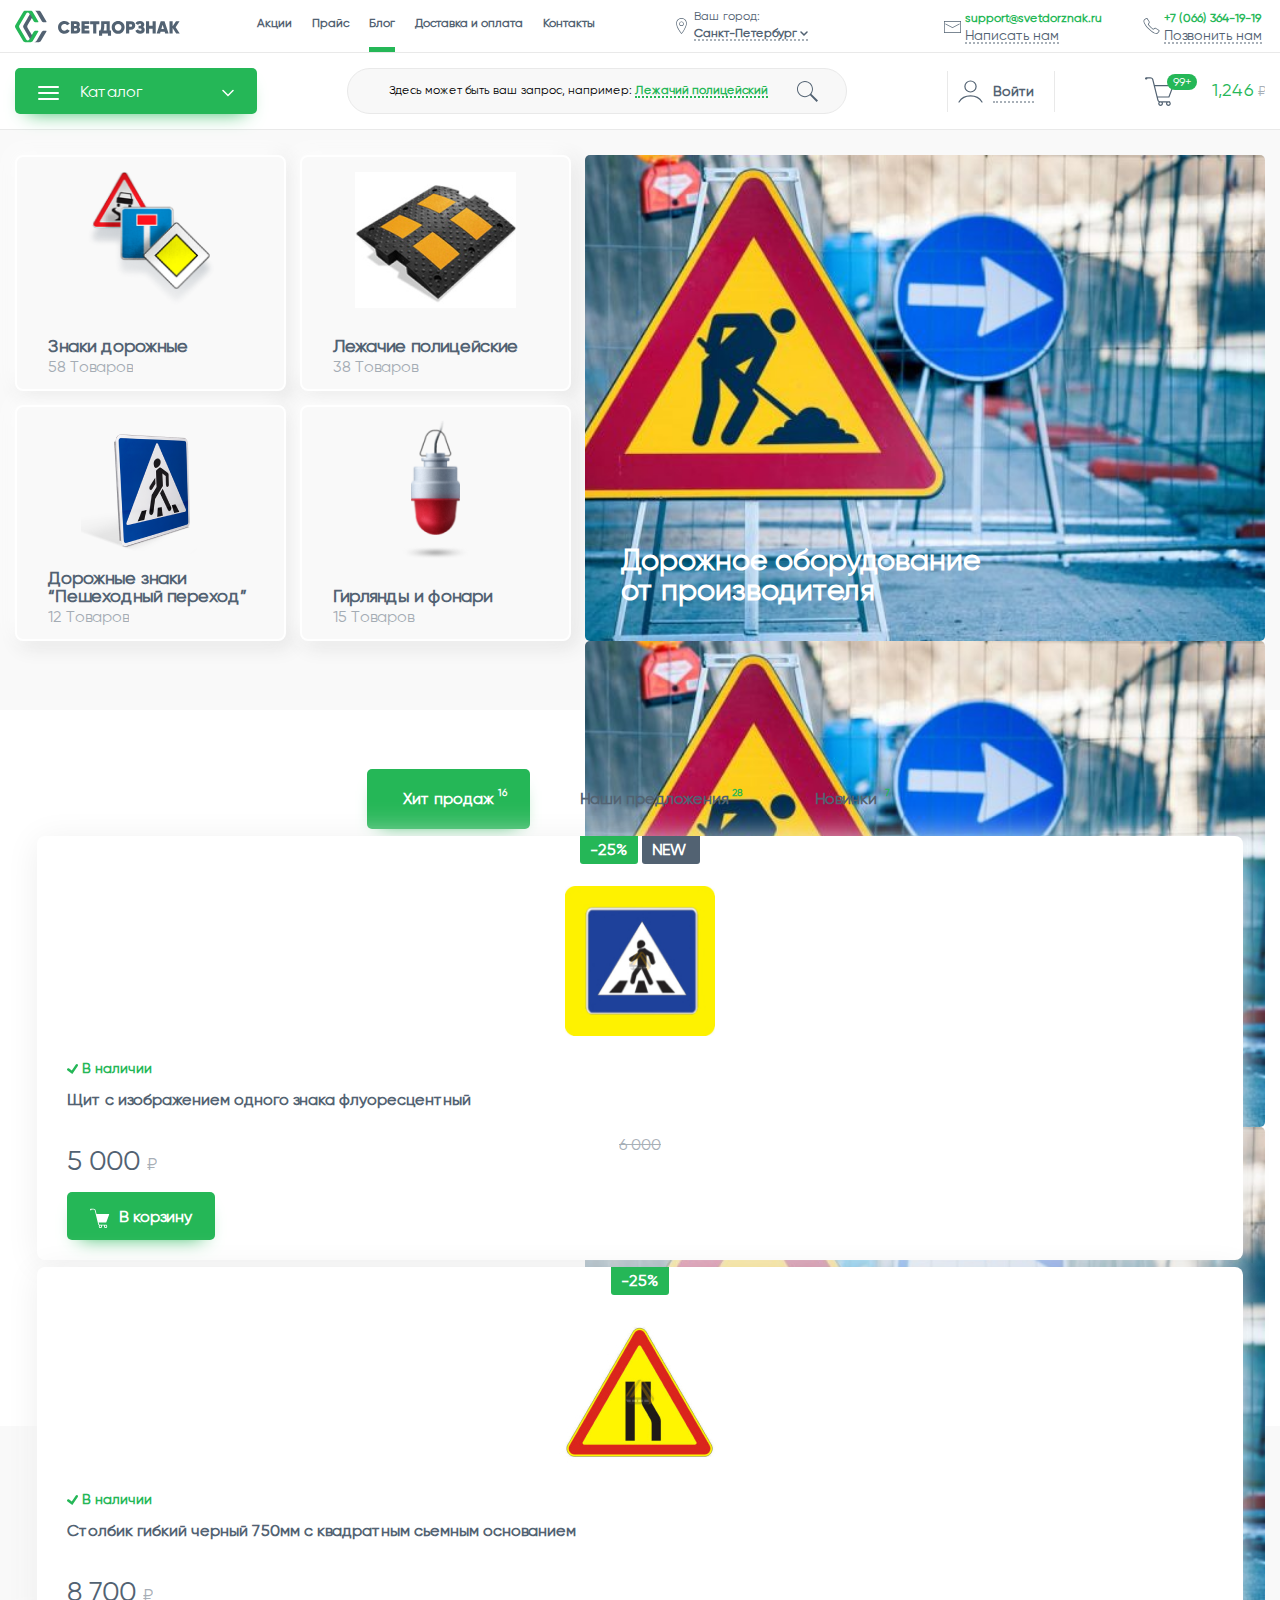
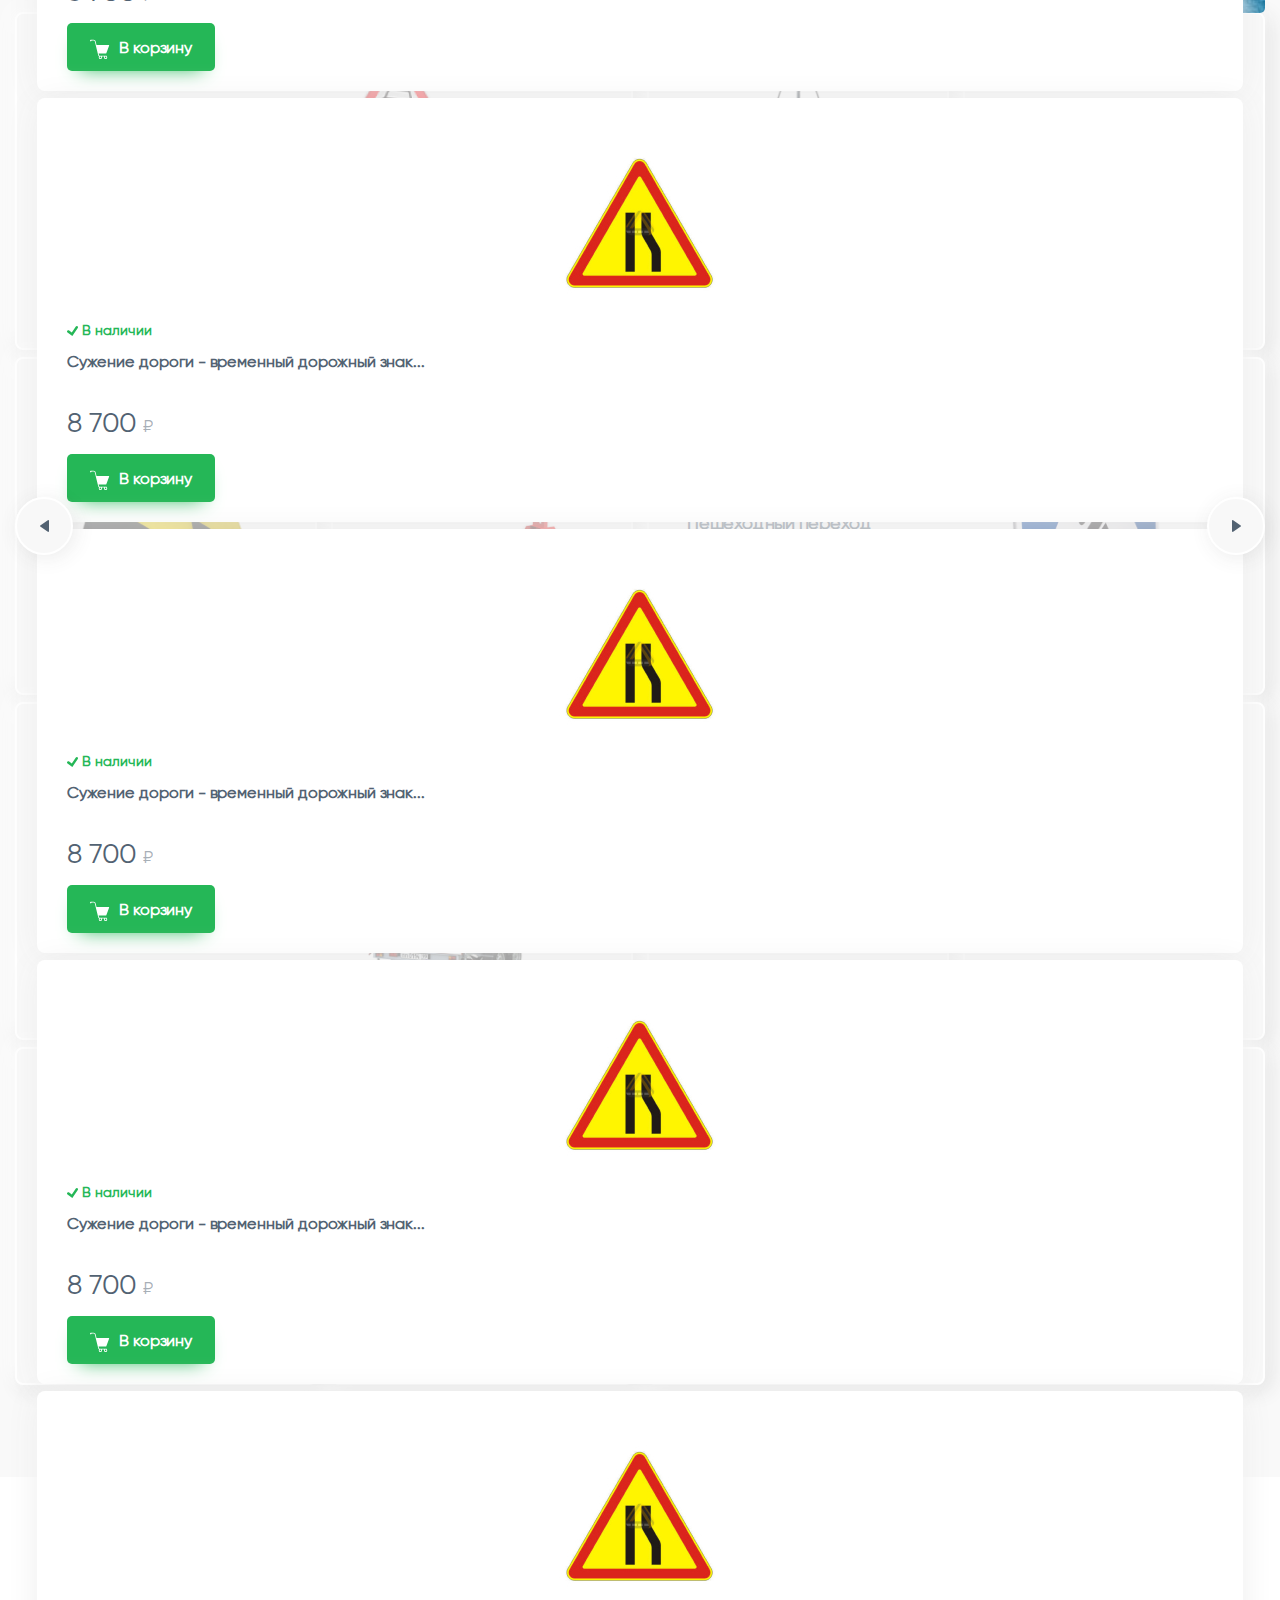
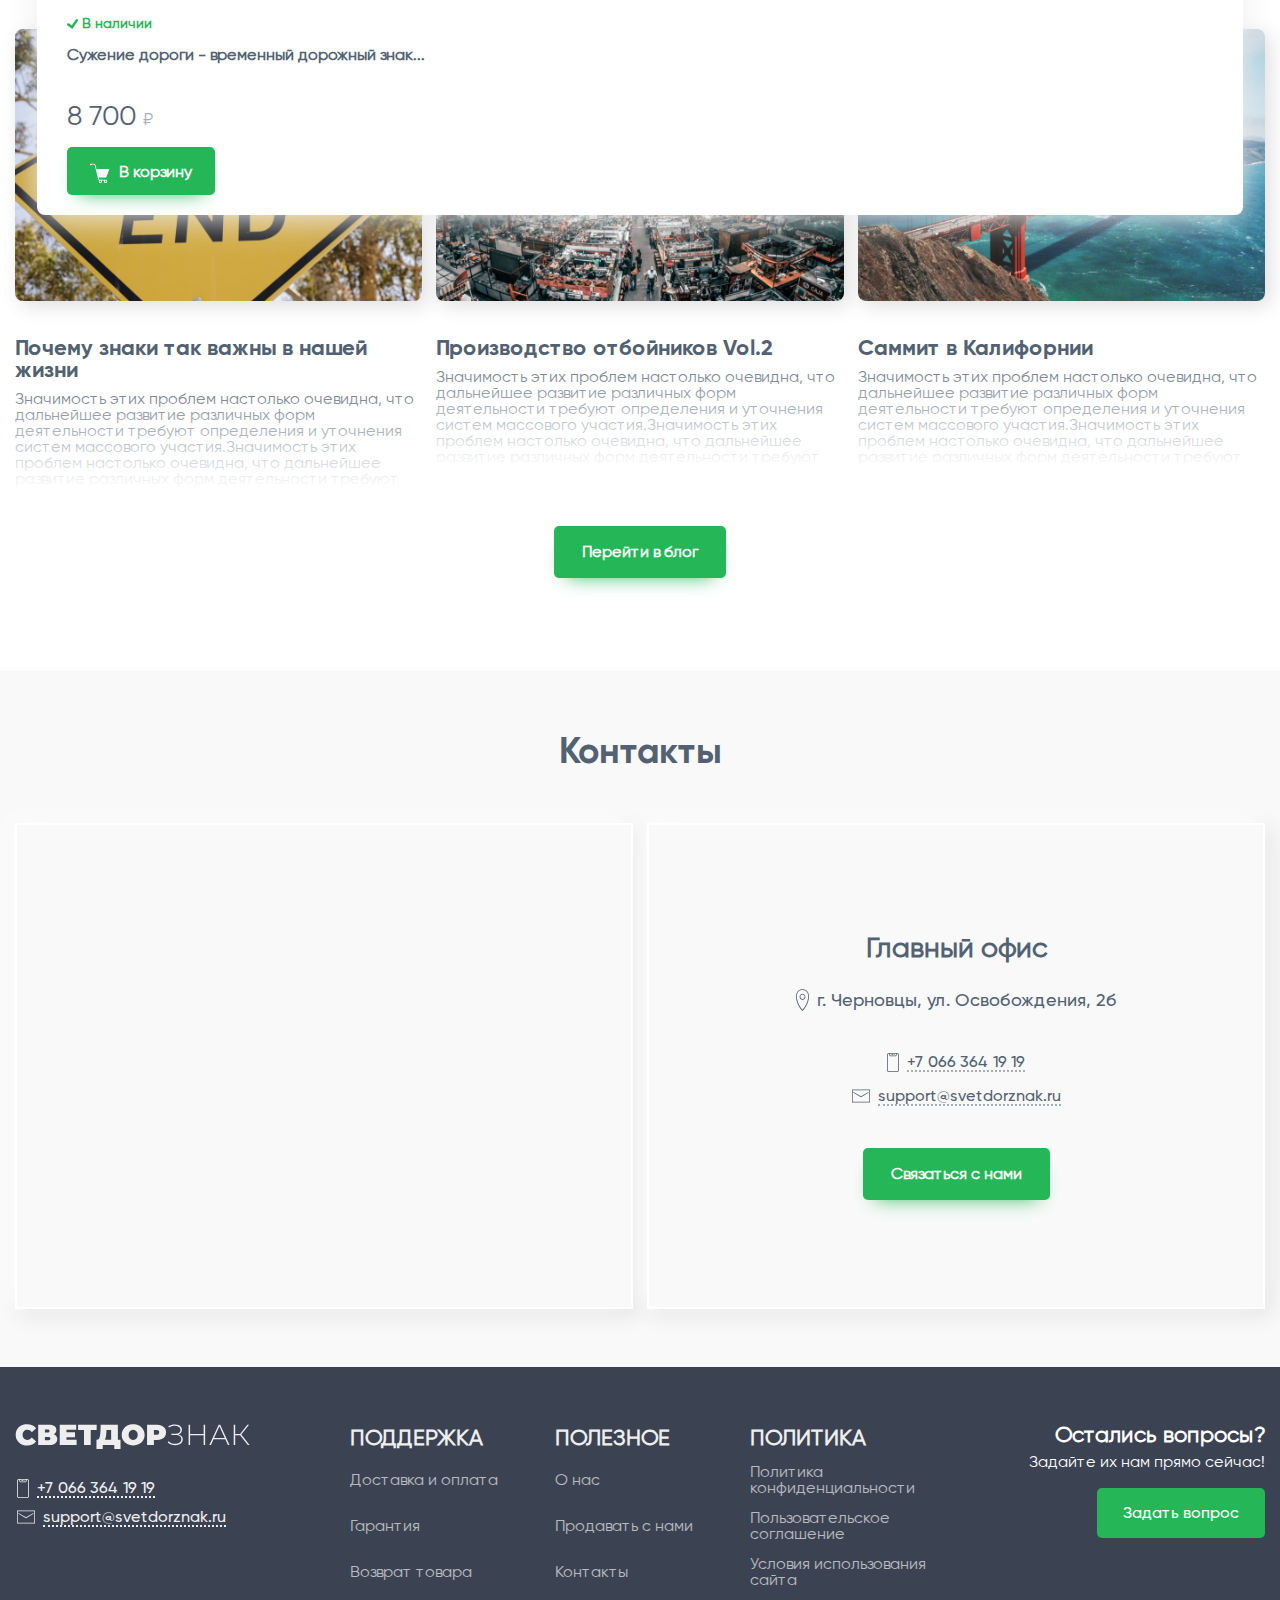
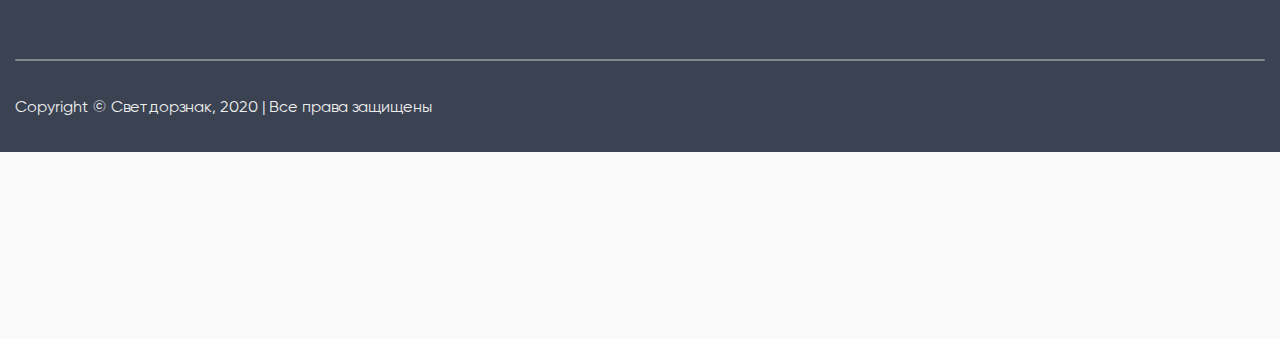
==== commit 0a516db5: "start" ====
--- a/index.html
+++ b/index.html
@@ -240,6 +240,363 @@
 					</div>
 				</div>
 				</div>
+				<div class="container container__mainmenu">	
+				<div class="mainmenu">
+					
+						<div class="mainmenu__content">
+							<div class="mainmenu__list">
+								<div class="mainmenu__links">
+									<ul>
+										<li>
+											<div  class="mainmenu__lvl">
+												<span>Дорожные знаки</span>
+												<svg width="9" height="14" viewBox="0 0 9 14" fill="none" xmlns="http://www.w3.org/2000/svg">
+													<path opacity="0.5" fill-rule="evenodd" clip-rule="evenodd" d="M5.32211 7L0 1.79759L1.83894 0L9 7L1.83894 14L0 12.2024L5.32211 7Z" fill="#526272"/>
+												</svg>
+											</div>
+											<div class="mainmenu__wrapper">
+												<div class="mainmenu__cols">
+												<div class="mainmenu__left">
+													<div class="mcategories">
+														<div class="mcategories__content">
+															<div class="mcategories__title"><a href="">Фонари и гирлянды</a></div>
+															<hr/>
+															<div class="mcategories__links">
+																<div class="mcategories__subtitle">Подкатегории</div>
+																<div class="mcategories__list">
+																	<ul>
+																		<li><a href="">Подкатегория</a></li>
+																		<li><a href="">Подкатегория</a></li>
+																		<li><a href="">Подкатегория</a></li>
+																		<li><a href="">Подкатегория</a></li>
+																		<li><a href="">Подкатегория</a></li>
+																		<li><a href="">Подкатегория</a></li>
+																		<li><a href="">Подкатегория</a></li>
+																		<li><a href="">Подкатегория</a></li>
+																		<li><a href="">Подкатегория</a></li>
+																		
+																	</ul>
+																</div>
+															</div>
+																<hr/>
+																<div class="mcategories__all">
+																	<a href="">																		
+																		<span>Смотреть все</span>
+																		<svg width="4" height="8" viewBox="0 0 4 8" fill="none" xmlns="http://www.w3.org/2000/svg">
+																		<path d="M0.724234 7.86008L3.87574 4.3355C4.04142 4.15021 4.04142 3.84979 3.87574 3.6645L0.724233 0.13992C0.456973 -0.158978 -3.47387e-07 0.0527134 -3.2891e-07 0.475419L1.22264e-07 7.52458C1.0498e-07 7.94729 0.456974 8.15898 0.724234 7.86008Z" fill="#526272"/>
+																		</svg>
+																	</a>
+																</div>
+															
+														</div>
+													</div>
+												</div>
+												<div class="mainmenu__right">
+													<div class="productslider">
+														<div class="productslider__title">Бестселлеры категории:</div>
+														<div class="productslider__container">
+															<div class="productslider__slider">
+																<div class="productslider__slide">
+																	<div class="productcard">
+																		<div class="productcard__image">
+																			<img src="/images/img1.jpg" alt="">
+																		</div>
+																		<div class="productcard__stock">
+																			<svg width="11" height="10" viewBox="0 0 11 10" fill="none" xmlns="http://www.w3.org/2000/svg">
+																			<path fill-rule="evenodd" clip-rule="evenodd" d="M10.5102 0.24286C11.0413 0.655175 11.1588 1.44901 10.7725 2.01595L5.33244 10L0.512389 6.4382C-0.0275932 6.03917 -0.162283 5.24846 0.211551 4.6721C0.585385 4.09573 1.32618 3.95197 1.86616 4.35099L4.77571 6.50101L8.84902 0.522821C9.23531 -0.0441127 9.97904 -0.169456 10.5102 0.24286Z" fill="#25B757"/>
+																			</svg>
+																			<span class="instock">В наличии</span>
+																		</div>
+																		<div class="productcard__name">
+																			<a href="">Сужение дороги - временный дорожный знак...</a>
+																		</div>
+																		<div class="productcard__price">
+																			<span class="productcard__value">8 700 </span>
+																			<span class="productcard__currency">₽</span>
+																		</div>
+																		<div class="productcard__button">
+																			<a href="" class="btn btn_main btn_cart">
+																				<svg width="20" height="20" viewBox="0 0 20 20" fill="none" xmlns="http://www.w3.org/2000/svg">
+																				<path d="M0.8 0.799805C0.357812 0.799805 0 1.15762 0 1.5998C0 2.04199 0.357812 2.3998 0.8 2.3998C1.24219 2.3998 1.6 2.04199 1.6 1.5998H3.4625C4.29688 1.5998 4.61719 1.86699 4.8875 2.7748L8.0875 15.6873C8.25781 16.3311 8.45 17.0436 9.175 17.3873C8.94687 17.6639 8.8 18.0139 8.8 18.3998C8.8 19.2826 9.51719 19.9998 10.4 19.9998C11.2828 19.9998 12 19.2826 12 18.3998C12 18.1076 11.9125 17.8357 11.775 17.5998H14.225C14.0875 17.8357 14 18.1076 14 18.3998C14 19.2826 14.7172 19.9998 15.6 19.9998C16.4828 19.9998 17.2 19.2826 17.2 18.3998C17.2 17.9842 17.0359 17.6092 16.775 17.3248C16.7891 17.2842 16.8 17.2451 16.8 17.1998C16.8 16.9795 16.6203 16.7998 16.4 16.7998H10.2875C9.20937 16.7998 9.09219 16.3686 8.8625 15.4998L8.5875 14.3998H15.925C16.0906 14.3998 16.2422 14.292 16.3 14.1373L19.175 6.5373C19.2219 6.41543 19.1984 6.28262 19.125 6.1748C19.0516 6.06699 18.9297 5.9998 18.8 5.9998H6.5125L5.6625 2.5623C5.39062 1.64668 4.92812 0.799805 3.4625 0.799805H0.8ZM10.4 17.5998C10.8406 17.5998 11.2 17.9592 11.2 18.3998C11.2 18.8404 10.8406 19.1998 10.4 19.1998C9.95937 19.1998 9.6 18.8404 9.6 18.3998C9.6 17.9592 9.95937 17.5998 10.4 17.5998ZM15.6 17.5998C16.0406 17.5998 16.4 17.9592 16.4 18.3998C16.4 18.8404 16.0406 19.1998 15.6 19.1998C15.1594 19.1998 14.8 18.8404 14.8 18.3998C14.8 17.9592 15.1594 17.5998 15.6 17.5998Z" fill="white"/>
+																				</svg>
+
+																				<span>В корзину</span>
+																			</a>
+																		</div>
+																	</div>
+																</div>
+																<div class="productslider__slide">
+																	<div class="productcard">
+																		<div class="productcard__image">
+																			<img src="/images/img1.jpg" alt="">
+																		</div>
+																		<div class="productcard__stock">
+																			<svg width="11" height="10" viewBox="0 0 11 10" fill="none" xmlns="http://www.w3.org/2000/svg">
+																			<path fill-rule="evenodd" clip-rule="evenodd" d="M10.5102 0.24286C11.0413 0.655175 11.1588 1.44901 10.7725 2.01595L5.33244 10L0.512389 6.4382C-0.0275932 6.03917 -0.162283 5.24846 0.211551 4.6721C0.585385 4.09573 1.32618 3.95197 1.86616 4.35099L4.77571 6.50101L8.84902 0.522821C9.23531 -0.0441127 9.97904 -0.169456 10.5102 0.24286Z" fill="#25B757"/>
+																			</svg>
+																			<span class="instock">В наличии</span>
+																		</div>
+																		<div class="productcard__name">
+																			<a href="">Сужение дороги - временный дорожный знак...</a>
+																		</div>
+																		<div class="productcard__price">
+																			<span class="productcard__value">8 700 </span>
+																			<span class="productcard__currency">₽</span>
+																		</div>
+																		<div class="productcard__button">
+																			<a href="" class="btn btn_main btn_cart">
+																				<svg width="20" height="20" viewBox="0 0 20 20" fill="none" xmlns="http://www.w3.org/2000/svg">
+																				<path d="M0.8 0.799805C0.357812 0.799805 0 1.15762 0 1.5998C0 2.04199 0.357812 2.3998 0.8 2.3998C1.24219 2.3998 1.6 2.04199 1.6 1.5998H3.4625C4.29688 1.5998 4.61719 1.86699 4.8875 2.7748L8.0875 15.6873C8.25781 16.3311 8.45 17.0436 9.175 17.3873C8.94687 17.6639 8.8 18.0139 8.8 18.3998C8.8 19.2826 9.51719 19.9998 10.4 19.9998C11.2828 19.9998 12 19.2826 12 18.3998C12 18.1076 11.9125 17.8357 11.775 17.5998H14.225C14.0875 17.8357 14 18.1076 14 18.3998C14 19.2826 14.7172 19.9998 15.6 19.9998C16.4828 19.9998 17.2 19.2826 17.2 18.3998C17.2 17.9842 17.0359 17.6092 16.775 17.3248C16.7891 17.2842 16.8 17.2451 16.8 17.1998C16.8 16.9795 16.6203 16.7998 16.4 16.7998H10.2875C9.20937 16.7998 9.09219 16.3686 8.8625 15.4998L8.5875 14.3998H15.925C16.0906 14.3998 16.2422 14.292 16.3 14.1373L19.175 6.5373C19.2219 6.41543 19.1984 6.28262 19.125 6.1748C19.0516 6.06699 18.9297 5.9998 18.8 5.9998H6.5125L5.6625 2.5623C5.39062 1.64668 4.92812 0.799805 3.4625 0.799805H0.8ZM10.4 17.5998C10.8406 17.5998 11.2 17.9592 11.2 18.3998C11.2 18.8404 10.8406 19.1998 10.4 19.1998C9.95937 19.1998 9.6 18.8404 9.6 18.3998C9.6 17.9592 9.95937 17.5998 10.4 17.5998ZM15.6 17.5998C16.0406 17.5998 16.4 17.9592 16.4 18.3998C16.4 18.8404 16.0406 19.1998 15.6 19.1998C15.1594 19.1998 14.8 18.8404 14.8 18.3998C14.8 17.9592 15.1594 17.5998 15.6 17.5998Z" fill="white"/>
+																				</svg>
+
+																				<span>В корзину</span>
+																			</a>
+																		</div>
+																	</div>
+																</div>
+																<div class="productslider__slide">
+																	<div class="productcard">
+																		<div class="productcard__image">
+																			<img src="/images/img1.jpg" alt="">
+																		</div>
+																		<div class="productcard__stock">
+																			<svg width="11" height="10" viewBox="0 0 11 10" fill="none" xmlns="http://www.w3.org/2000/svg">
+																			<path fill-rule="evenodd" clip-rule="evenodd" d="M10.5102 0.24286C11.0413 0.655175 11.1588 1.44901 10.7725 2.01595L5.33244 10L0.512389 6.4382C-0.0275932 6.03917 -0.162283 5.24846 0.211551 4.6721C0.585385 4.09573 1.32618 3.95197 1.86616 4.35099L4.77571 6.50101L8.84902 0.522821C9.23531 -0.0441127 9.97904 -0.169456 10.5102 0.24286Z" fill="#25B757"/>
+																			</svg>
+																			<span class="instock">В наличии</span>
+																		</div>
+																		<div class="productcard__name">
+																			<a href="">Сужение дороги - временный дорожный знак...</a>
+																		</div>
+																		<div class="productcard__price">
+																			<span class="productcard__value">8 700 </span>
+																			<span class="productcard__currency">₽</span>
+																		</div>
+																		<div class="productcard__button">
+																			<a href="" class="btn btn_main btn_cart">
+																				<svg width="20" height="20" viewBox="0 0 20 20" fill="none" xmlns="http://www.w3.org/2000/svg">
+																				<path d="M0.8 0.799805C0.357812 0.799805 0 1.15762 0 1.5998C0 2.04199 0.357812 2.3998 0.8 2.3998C1.24219 2.3998 1.6 2.04199 1.6 1.5998H3.4625C4.29688 1.5998 4.61719 1.86699 4.8875 2.7748L8.0875 15.6873C8.25781 16.3311 8.45 17.0436 9.175 17.3873C8.94687 17.6639 8.8 18.0139 8.8 18.3998C8.8 19.2826 9.51719 19.9998 10.4 19.9998C11.2828 19.9998 12 19.2826 12 18.3998C12 18.1076 11.9125 17.8357 11.775 17.5998H14.225C14.0875 17.8357 14 18.1076 14 18.3998C14 19.2826 14.7172 19.9998 15.6 19.9998C16.4828 19.9998 17.2 19.2826 17.2 18.3998C17.2 17.9842 17.0359 17.6092 16.775 17.3248C16.7891 17.2842 16.8 17.2451 16.8 17.1998C16.8 16.9795 16.6203 16.7998 16.4 16.7998H10.2875C9.20937 16.7998 9.09219 16.3686 8.8625 15.4998L8.5875 14.3998H15.925C16.0906 14.3998 16.2422 14.292 16.3 14.1373L19.175 6.5373C19.2219 6.41543 19.1984 6.28262 19.125 6.1748C19.0516 6.06699 18.9297 5.9998 18.8 5.9998H6.5125L5.6625 2.5623C5.39062 1.64668 4.92812 0.799805 3.4625 0.799805H0.8ZM10.4 17.5998C10.8406 17.5998 11.2 17.9592 11.2 18.3998C11.2 18.8404 10.8406 19.1998 10.4 19.1998C9.95937 19.1998 9.6 18.8404 9.6 18.3998C9.6 17.9592 9.95937 17.5998 10.4 17.5998ZM15.6 17.5998C16.0406 17.5998 16.4 17.9592 16.4 18.3998C16.4 18.8404 16.0406 19.1998 15.6 19.1998C15.1594 19.1998 14.8 18.8404 14.8 18.3998C14.8 17.9592 15.1594 17.5998 15.6 17.5998Z" fill="white"/>
+																				</svg>
+
+																				<span>В корзину</span>
+																			</a>
+																		</div>
+																	</div>
+																</div>
+																
+															</div>
+														</div>
+													</div>
+												</div>
+											</div>
+											</div>
+										</li>
+										<li>
+											<div  class="mainmenu__lvl">
+												<span>Фонари и гирлянды</span>
+												<svg width="9" height="14" viewBox="0 0 9 14" fill="none" xmlns="http://www.w3.org/2000/svg">
+													<path opacity="0.5" fill-rule="evenodd" clip-rule="evenodd" d="M5.32211 7L0 1.79759L1.83894 0L9 7L1.83894 14L0 12.2024L5.32211 7Z" fill="#526272"/>
+												</svg>
+											</div>
+											<div class="mainmenu__wrapper">
+												<div class="mainmenu__cols">
+												<div class="mainmenu__left">
+													<div class="mcategories">
+														<div class="mcategories__content">
+															<div class="mcategories__title"><a href="">Фонари и гирлянды</a></div>
+															<hr/>
+															<div class="mcategories__links">
+																<div class="mcategories__subtitle">Подкатегории</div>
+																<div class="mcategories__list">
+																	<ul>
+																		<li><a href="">Подкатегория</a></li>
+																		<li><a href="">Подкатегория</a></li>
+																		<li><a href="">Подкатегория</a></li>
+																		<li><a href="">Подкатегория</a></li>
+																		<li><a href="">Подкатегория</a></li>
+																		<li><a href="">Подкатегория</a></li>
+																		<li><a href="">Подкатегория</a></li>
+																		<li><a href="">Подкатегория</a></li>
+																		<li><a href="">Подкатегория</a></li>
+																		
+																	</ul>
+																</div>
+															</div>
+																<hr/>
+																<div class="mcategories__all">
+																	<a href="">																		
+																		<span>Смотреть все</span>
+																		<svg width="4" height="8" viewBox="0 0 4 8" fill="none" xmlns="http://www.w3.org/2000/svg">
+																		<path d="M0.724234 7.86008L3.87574 4.3355C4.04142 4.15021 4.04142 3.84979 3.87574 3.6645L0.724233 0.13992C0.456973 -0.158978 -3.47387e-07 0.0527134 -3.2891e-07 0.475419L1.22264e-07 7.52458C1.0498e-07 7.94729 0.456974 8.15898 0.724234 7.86008Z" fill="#526272"/>
+																		</svg>
+																	</a>
+																</div>
+															
+														</div>
+													</div>
+												</div>
+												<div class="mainmenu__right">
+													<div class="productslider">
+														<div class="productslider__title">Бестселлеры категории:</div>
+														<div class="productslider__container">
+															<div class="productslider__slider">
+																<div class="productslider__slide">
+																	<div class="productcard">
+																		<div class="productcard__image">
+																			<img src="/images/img1.jpg" alt="">
+																		</div>
+																		<div class="productcard__stock">
+																			<svg width="11" height="10" viewBox="0 0 11 10" fill="none" xmlns="http://www.w3.org/2000/svg">
+																			<path fill-rule="evenodd" clip-rule="evenodd" d="M10.5102 0.24286C11.0413 0.655175 11.1588 1.44901 10.7725 2.01595L5.33244 10L0.512389 6.4382C-0.0275932 6.03917 -0.162283 5.24846 0.211551 4.6721C0.585385 4.09573 1.32618 3.95197 1.86616 4.35099L4.77571 6.50101L8.84902 0.522821C9.23531 -0.0441127 9.97904 -0.169456 10.5102 0.24286Z" fill="#25B757"/>
+																			</svg>
+																			<span class="instock">В наличии</span>
+																		</div>
+																		<div class="productcard__name">
+																			<a href="">Сужение дороги - временный дорожный знак...</a>
+																		</div>
+																		<div class="productcard__price">
+																			<span class="productcard__value">8 700 </span>
+																			<span class="productcard__currency">₽</span>
+																		</div>
+																		<div class="productcard__button">
+																			<a href="" class="btn btn_main btn_cart">
+																				<svg width="20" height="20" viewBox="0 0 20 20" fill="none" xmlns="http://www.w3.org/2000/svg">
+																				<path d="M0.8 0.799805C0.357812 0.799805 0 1.15762 0 1.5998C0 2.04199 0.357812 2.3998 0.8 2.3998C1.24219 2.3998 1.6 2.04199 1.6 1.5998H3.4625C4.29688 1.5998 4.61719 1.86699 4.8875 2.7748L8.0875 15.6873C8.25781 16.3311 8.45 17.0436 9.175 17.3873C8.94687 17.6639 8.8 18.0139 8.8 18.3998C8.8 19.2826 9.51719 19.9998 10.4 19.9998C11.2828 19.9998 12 19.2826 12 18.3998C12 18.1076 11.9125 17.8357 11.775 17.5998H14.225C14.0875 17.8357 14 18.1076 14 18.3998C14 19.2826 14.7172 19.9998 15.6 19.9998C16.4828 19.9998 17.2 19.2826 17.2 18.3998C17.2 17.9842 17.0359 17.6092 16.775 17.3248C16.7891 17.2842 16.8 17.2451 16.8 17.1998C16.8 16.9795 16.6203 16.7998 16.4 16.7998H10.2875C9.20937 16.7998 9.09219 16.3686 8.8625 15.4998L8.5875 14.3998H15.925C16.0906 14.3998 16.2422 14.292 16.3 14.1373L19.175 6.5373C19.2219 6.41543 19.1984 6.28262 19.125 6.1748C19.0516 6.06699 18.9297 5.9998 18.8 5.9998H6.5125L5.6625 2.5623C5.39062 1.64668 4.92812 0.799805 3.4625 0.799805H0.8ZM10.4 17.5998C10.8406 17.5998 11.2 17.9592 11.2 18.3998C11.2 18.8404 10.8406 19.1998 10.4 19.1998C9.95937 19.1998 9.6 18.8404 9.6 18.3998C9.6 17.9592 9.95937 17.5998 10.4 17.5998ZM15.6 17.5998C16.0406 17.5998 16.4 17.9592 16.4 18.3998C16.4 18.8404 16.0406 19.1998 15.6 19.1998C15.1594 19.1998 14.8 18.8404 14.8 18.3998C14.8 17.9592 15.1594 17.5998 15.6 17.5998Z" fill="white"/>
+																				</svg>
+
+																				<span>В корзину</span>
+																			</a>
+																		</div>
+																	</div>
+																</div>
+																<div class="productslider__slide">
+																	<div class="productcard">
+																		<div class="productcard__image">
+																			<img src="/images/img1.jpg" alt="">
+																		</div>
+																		<div class="productcard__stock">
+																			<svg width="11" height="10" viewBox="0 0 11 10" fill="none" xmlns="http://www.w3.org/2000/svg">
+																			<path fill-rule="evenodd" clip-rule="evenodd" d="M10.5102 0.24286C11.0413 0.655175 11.1588 1.44901 10.7725 2.01595L5.33244 10L0.512389 6.4382C-0.0275932 6.03917 -0.162283 5.24846 0.211551 4.6721C0.585385 4.09573 1.32618 3.95197 1.86616 4.35099L4.77571 6.50101L8.84902 0.522821C9.23531 -0.0441127 9.97904 -0.169456 10.5102 0.24286Z" fill="#25B757"/>
+																			</svg>
+																			<span class="instock">В наличии</span>
+																		</div>
+																		<div class="productcard__name">
+																			<a href="">Сужение дороги - временный дорожный знак...</a>
+																		</div>
+																		<div class="productcard__price">
+																			<span class="productcard__value">8 700 </span>
+																			<span class="productcard__currency">₽</span>
+																		</div>
+																		<div class="productcard__button">
+																			<a href="" class="btn btn_main btn_cart">
+																				<svg width="20" height="20" viewBox="0 0 20 20" fill="none" xmlns="http://www.w3.org/2000/svg">
+																				<path d="M0.8 0.799805C0.357812 0.799805 0 1.15762 0 1.5998C0 2.04199 0.357812 2.3998 0.8 2.3998C1.24219 2.3998 1.6 2.04199 1.6 1.5998H3.4625C4.29688 1.5998 4.61719 1.86699 4.8875 2.7748L8.0875 15.6873C8.25781 16.3311 8.45 17.0436 9.175 17.3873C8.94687 17.6639 8.8 18.0139 8.8 18.3998C8.8 19.2826 9.51719 19.9998 10.4 19.9998C11.2828 19.9998 12 19.2826 12 18.3998C12 18.1076 11.9125 17.8357 11.775 17.5998H14.225C14.0875 17.8357 14 18.1076 14 18.3998C14 19.2826 14.7172 19.9998 15.6 19.9998C16.4828 19.9998 17.2 19.2826 17.2 18.3998C17.2 17.9842 17.0359 17.6092 16.775 17.3248C16.7891 17.2842 16.8 17.2451 16.8 17.1998C16.8 16.9795 16.6203 16.7998 16.4 16.7998H10.2875C9.20937 16.7998 9.09219 16.3686 8.8625 15.4998L8.5875 14.3998H15.925C16.0906 14.3998 16.2422 14.292 16.3 14.1373L19.175 6.5373C19.2219 6.41543 19.1984 6.28262 19.125 6.1748C19.0516 6.06699 18.9297 5.9998 18.8 5.9998H6.5125L5.6625 2.5623C5.39062 1.64668 4.92812 0.799805 3.4625 0.799805H0.8ZM10.4 17.5998C10.8406 17.5998 11.2 17.9592 11.2 18.3998C11.2 18.8404 10.8406 19.1998 10.4 19.1998C9.95937 19.1998 9.6 18.8404 9.6 18.3998C9.6 17.9592 9.95937 17.5998 10.4 17.5998ZM15.6 17.5998C16.0406 17.5998 16.4 17.9592 16.4 18.3998C16.4 18.8404 16.0406 19.1998 15.6 19.1998C15.1594 19.1998 14.8 18.8404 14.8 18.3998C14.8 17.9592 15.1594 17.5998 15.6 17.5998Z" fill="white"/>
+																				</svg>
+
+																				<span>В корзину</span>
+																			</a>
+																		</div>
+																	</div>
+																</div>
+																<div class="productslider__slide">
+																	<div class="productcard">
+																		<div class="productcard__image">
+																			<img src="/images/img1.jpg" alt="">
+																		</div>
+																		<div class="productcard__stock">
+																			<svg width="11" height="10" viewBox="0 0 11 10" fill="none" xmlns="http://www.w3.org/2000/svg">
+																			<path fill-rule="evenodd" clip-rule="evenodd" d="M10.5102 0.24286C11.0413 0.655175 11.1588 1.44901 10.7725 2.01595L5.33244 10L0.512389 6.4382C-0.0275932 6.03917 -0.162283 5.24846 0.211551 4.6721C0.585385 4.09573 1.32618 3.95197 1.86616 4.35099L4.77571 6.50101L8.84902 0.522821C9.23531 -0.0441127 9.97904 -0.169456 10.5102 0.24286Z" fill="#25B757"/>
+																			</svg>
+																			<span class="instock">В наличии</span>
+																		</div>
+																		<div class="productcard__name">
+																			<a href="">Сужение дороги - временный дорожный знак...</a>
+																		</div>
+																		<div class="productcard__price">
+																			<span class="productcard__value">8 700 </span>
+																			<span class="productcard__currency">₽</span>
+																		</div>
+																		<div class="productcard__button">
+																			<a href="" class="btn btn_main btn_cart">
+																				<svg width="20" height="20" viewBox="0 0 20 20" fill="none" xmlns="http://www.w3.org/2000/svg">
+																				<path d="M0.8 0.799805C0.357812 0.799805 0 1.15762 0 1.5998C0 2.04199 0.357812 2.3998 0.8 2.3998C1.24219 2.3998 1.6 2.04199 1.6 1.5998H3.4625C4.29688 1.5998 4.61719 1.86699 4.8875 2.7748L8.0875 15.6873C8.25781 16.3311 8.45 17.0436 9.175 17.3873C8.94687 17.6639 8.8 18.0139 8.8 18.3998C8.8 19.2826 9.51719 19.9998 10.4 19.9998C11.2828 19.9998 12 19.2826 12 18.3998C12 18.1076 11.9125 17.8357 11.775 17.5998H14.225C14.0875 17.8357 14 18.1076 14 18.3998C14 19.2826 14.7172 19.9998 15.6 19.9998C16.4828 19.9998 17.2 19.2826 17.2 18.3998C17.2 17.9842 17.0359 17.6092 16.775 17.3248C16.7891 17.2842 16.8 17.2451 16.8 17.1998C16.8 16.9795 16.6203 16.7998 16.4 16.7998H10.2875C9.20937 16.7998 9.09219 16.3686 8.8625 15.4998L8.5875 14.3998H15.925C16.0906 14.3998 16.2422 14.292 16.3 14.1373L19.175 6.5373C19.2219 6.41543 19.1984 6.28262 19.125 6.1748C19.0516 6.06699 18.9297 5.9998 18.8 5.9998H6.5125L5.6625 2.5623C5.39062 1.64668 4.92812 0.799805 3.4625 0.799805H0.8ZM10.4 17.5998C10.8406 17.5998 11.2 17.9592 11.2 18.3998C11.2 18.8404 10.8406 19.1998 10.4 19.1998C9.95937 19.1998 9.6 18.8404 9.6 18.3998C9.6 17.9592 9.95937 17.5998 10.4 17.5998ZM15.6 17.5998C16.0406 17.5998 16.4 17.9592 16.4 18.3998C16.4 18.8404 16.0406 19.1998 15.6 19.1998C15.1594 19.1998 14.8 18.8404 14.8 18.3998C14.8 17.9592 15.1594 17.5998 15.6 17.5998Z" fill="white"/>
+																				</svg>
+
+																				<span>В корзину</span>
+																			</a>
+																		</div>
+																	</div>
+																</div>
+																
+															</div>
+														</div>
+													</div>
+												</div>
+											</div>
+											</div>
+										</li>
+										<li>	
+											<div class="mainmenu__lvl">
+												<span>Дорожные знаки “Пешеходный переход”</span>
+												<svg width="9" height="14" viewBox="0 0 9 14" fill="none" xmlns="http://www.w3.org/2000/svg">
+													<path opacity="0.5" fill-rule="evenodd" clip-rule="evenodd" d="M5.32211 7L0 1.79759L1.83894 0L9 7L1.83894 14L0 12.2024L5.32211 7Z" fill="#526272"/>
+												</svg>
+											</div>
+										</li>
+										<li>	
+											<div class="mainmenu__lvl">
+												<span>Дорожные знаки “Пешеходный переход”</span>
+												<svg width="9" height="14" viewBox="0 0 9 14" fill="none" xmlns="http://www.w3.org/2000/svg">
+													<path opacity="0.5" fill-rule="evenodd" clip-rule="evenodd" d="M5.32211 7L0 1.79759L1.83894 0L9 7L1.83894 14L0 12.2024L5.32211 7Z" fill="#526272"/>
+												</svg>
+											</div>
+										</li>
+										<li>	
+											<div class="mainmenu__lvl">
+												<span>Дорожные знаки “Пешеходный переход”</span>
+												<svg width="9" height="14" viewBox="0 0 9 14" fill="none" xmlns="http://www.w3.org/2000/svg">
+													<path opacity="0.5" fill-rule="evenodd" clip-rule="evenodd" d="M5.32211 7L0 1.79759L1.83894 0L9 7L1.83894 14L0 12.2024L5.32211 7Z" fill="#526272"/>
+												</svg>
+											</div>
+										</li>
+										<li>	
+											<div class="mainmenu__lvl">
+												<span>Дорожные знаки “Пешеходный переход”</span>
+												<svg width="9" height="14" viewBox="0 0 9 14" fill="none" xmlns="http://www.w3.org/2000/svg">
+													<path opacity="0.5" fill-rule="evenodd" clip-rule="evenodd" d="M5.32211 7L0 1.79759L1.83894 0L9 7L1.83894 14L0 12.2024L5.32211 7Z" fill="#526272"/>
+												</svg>
+											</div>
+										</li>
+										<li>	
+											<div class="mainmenu__lvl">
+												<span>Дорожные знаки “Пешеходный переход”</span>
+												<svg width="9" height="14" viewBox="0 0 9 14" fill="none" xmlns="http://www.w3.org/2000/svg">
+													<path opacity="0.5" fill-rule="evenodd" clip-rule="evenodd" d="M5.32211 7L0 1.79759L1.83894 0L9 7L1.83894 14L0 12.2024L5.32211 7Z" fill="#526272"/>
+												</svg>
+											</div>
+										</li>
+										<li>	
+											<div class="mainmenu__lvl">
+												<span>Дорожные знаки “Пешеходный переход”</span>
+												<svg width="9" height="14" viewBox="0 0 9 14" fill="none" xmlns="http://www.w3.org/2000/svg">
+													<path opacity="0.5" fill-rule="evenodd" clip-rule="evenodd" d="M5.32211 7L0 1.79759L1.83894 0L9 7L1.83894 14L0 12.2024L5.32211 7Z" fill="#526272"/>
+												</svg>
+											</div>
+										</li>
+										<li>	
+											<div class="mainmenu__lvl">
+												<span>Дорожные знаки “Пешеходный переход”</span>
+												<svg width="9" height="14" viewBox="0 0 9 14" fill="none" xmlns="http://www.w3.org/2000/svg">
+													<path opacity="0.5" fill-rule="evenodd" clip-rule="evenodd" d="M5.32211 7L0 1.79759L1.83894 0L9 7L1.83894 14L0 12.2024L5.32211 7Z" fill="#526272"/>
+												</svg>
+											</div>
+										</li>
+										
+									</ul>
+								</div>
+							</div>
+						</div>
+					</div>
 			</div>
 		</header>
 		<main>
@@ -353,12 +710,12 @@
 										<div class="productslider__container">
 											<div class="productslider__slider-five">
 												<div class="productslider__slide">
-													<div class="productcart">
-														<div class="productcart__stickers">
-															<div class="productcart__sticker productcart__sticker_sale">-25%</div>
-															<div class="productcart__sticker productcart__sticker_new">NEW</div>
-														</div>
-														<div class="productcart__image">
+													<div class="productcard">
+														<div class="productcard__stickers">
+															<div class="productcard__sticker productcard__sticker_sale">-25%</div>
+															<div class="productcard__sticker productcard__sticker_new">NEW</div>
+														</div>
+														<div class="productcard__image">
 															<img src="/images/img2.jpg" alt="">
 															<a href="#" class="fastview">
 																<svg width="18" height="19" viewBox="0 0 18 19" fill="none" xmlns="http://www.w3.org/2000/svg">
@@ -367,26 +724,26 @@
 																<span>Быстрый просмотр</span>
 															</a>
 														</div>
-														<div class="productcart__stock">
+														<div class="productcard__stock">
 															<svg width="11" height="10" viewBox="0 0 11 10" fill="none" xmlns="http://www.w3.org/2000/svg">
 															<path fill-rule="evenodd" clip-rule="evenodd" d="M10.5102 0.24286C11.0413 0.655175 11.1588 1.44901 10.7725 2.01595L5.33244 10L0.512389 6.4382C-0.0275932 6.03917 -0.162283 5.24846 0.211551 4.6721C0.585385 4.09573 1.32618 3.95197 1.86616 4.35099L4.77571 6.50101L8.84902 0.522821C9.23531 -0.0441127 9.97904 -0.169456 10.5102 0.24286Z" fill="#25B757"/>
 															</svg>
 															<span class="instock">В наличии</span>
 														</div>
-														<div class="productcart__name">
+														<div class="productcard__name">
 															<a href="">Щит с изображением одного знака флуоресцентный</a>
 														</div>
-														<div class="productcart__prices">
-															<div class="productcart__price">
-																<span class="productcart__value">5 000 </span>
-																<span class="productcart__currency">₽</span>
+														<div class="productcard__prices">
+															<div class="productcard__price">
+																<span class="productcard__value">5 000 </span>
+																<span class="productcard__currency">₽</span>
 															</div>
-															<div class="productcart__oldprice">
-																<span class="productcart__value">6 000 </span>
+															<div class="productcard__oldprice">
+																<span class="productcard__value">6 000 </span>
 																
 															</div>
 														</div>
-														<div class="productcart__button">
+														<div class="productcard__button">
 															<a href="" class="btn btn_main btn_cart">
 																<svg width="20" height="20" viewBox="0 0 20 20" fill="none" xmlns="http://www.w3.org/2000/svg">
 																<path d="M0.8 0.799805C0.357812 0.799805 0 1.15762 0 1.5998C0 2.04199 0.357812 2.3998 0.8 2.3998C1.24219 2.3998 1.6 2.04199 1.6 1.5998H3.4625C4.29688 1.5998 4.61719 1.86699 4.8875 2.7748L8.0875 15.6873C8.25781 16.3311 8.45 17.0436 9.175 17.3873C8.94687 17.6639 8.8 18.0139 8.8 18.3998C8.8 19.2826 9.51719 19.9998 10.4 19.9998C11.2828 19.9998 12 19.2826 12 18.3998C12 18.1076 11.9125 17.8357 11.775 17.5998H14.225C14.0875 17.8357 14 18.1076 14 18.3998C14 19.2826 14.7172 19.9998 15.6 19.9998C16.4828 19.9998 17.2 19.2826 17.2 18.3998C17.2 17.9842 17.0359 17.6092 16.775 17.3248C16.7891 17.2842 16.8 17.2451 16.8 17.1998C16.8 16.9795 16.6203 16.7998 16.4 16.7998H10.2875C9.20937 16.7998 9.09219 16.3686 8.8625 15.4998L8.5875 14.3998H15.925C16.0906 14.3998 16.2422 14.292 16.3 14.1373L19.175 6.5373C19.2219 6.41543 19.1984 6.28262 19.125 6.1748C19.0516 6.06699 18.9297 5.9998 18.8 5.9998H6.5125L5.6625 2.5623C5.39062 1.64668 4.92812 0.799805 3.4625 0.799805H0.8ZM10.4 17.5998C10.8406 17.5998 11.2 17.9592 11.2 18.3998C11.2 18.8404 10.8406 19.1998 10.4 19.1998C9.95937 19.1998 9.6 18.8404 9.6 18.3998C9.6 17.9592 9.95937 17.5998 10.4 17.5998ZM15.6 17.5998C16.0406 17.5998 16.4 17.9592 16.4 18.3998C16.4 18.8404 16.0406 19.1998 15.6 19.1998C15.1594 19.1998 14.8 18.8404 14.8 18.3998C14.8 17.9592 15.1594 17.5998 15.6 17.5998Z" fill="white"/>
@@ -398,11 +755,11 @@
 													</div>
 												</div>
 												<div class="productslider__slide">
-													<div class="productcart">
-														<div class="productcart__stickers">
-															<div class="productcart__sticker productcart__sticker_sale">-25%</div>
-														</div>
-														<div class="productcart__image">
+													<div class="productcard">
+														<div class="productcard__stickers">
+															<div class="productcard__sticker productcard__sticker_sale">-25%</div>
+														</div>
+														<div class="productcard__image">
 															<img src="/images/img1.jpg" alt="">
 															<a href="#" class="fastview">
 																<svg width="18" height="19" viewBox="0 0 18 19" fill="none" xmlns="http://www.w3.org/2000/svg">
@@ -411,20 +768,20 @@
 																<span>Быстрый просмотр</span>
 															</a>
 														</div>
-														<div class="productcart__stock">
+														<div class="productcard__stock">
 															<svg width="11" height="10" viewBox="0 0 11 10" fill="none" xmlns="http://www.w3.org/2000/svg">
 															<path fill-rule="evenodd" clip-rule="evenodd" d="M10.5102 0.24286C11.0413 0.655175 11.1588 1.44901 10.7725 2.01595L5.33244 10L0.512389 6.4382C-0.0275932 6.03917 -0.162283 5.24846 0.211551 4.6721C0.585385 4.09573 1.32618 3.95197 1.86616 4.35099L4.77571 6.50101L8.84902 0.522821C9.23531 -0.0441127 9.97904 -0.169456 10.5102 0.24286Z" fill="#25B757"/>
 															</svg>
 															<span class="instock">В наличии</span>
 														</div>
-														<div class="productcart__name">
+														<div class="productcard__name">
 															<a href="">Cтолбик гибкий черный 750мм с квадратным сьемным основанием</a>
 														</div>
-														<div class="productcart__price">
-															<span class="productcart__value">8 700 </span>
-															<span class="productcart__currency">₽</span>
-														</div>
-														<div class="productcart__button">
+														<div class="productcard__price">
+															<span class="productcard__value">8 700 </span>
+															<span class="productcard__currency">₽</span>
+														</div>
+														<div class="productcard__button">
 															<a href="" class="btn btn_main btn_cart">
 																<svg width="20" height="20" viewBox="0 0 20 20" fill="none" xmlns="http://www.w3.org/2000/svg">
 																<path d="M0.8 0.799805C0.357812 0.799805 0 1.15762 0 1.5998C0 2.04199 0.357812 2.3998 0.8 2.3998C1.24219 2.3998 1.6 2.04199 1.6 1.5998H3.4625C4.29688 1.5998 4.61719 1.86699 4.8875 2.7748L8.0875 15.6873C8.25781 16.3311 8.45 17.0436 9.175 17.3873C8.94687 17.6639 8.8 18.0139 8.8 18.3998C8.8 19.2826 9.51719 19.9998 10.4 19.9998C11.2828 19.9998 12 19.2826 12 18.3998C12 18.1076 11.9125 17.8357 11.775 17.5998H14.225C14.0875 17.8357 14 18.1076 14 18.3998C14 19.2826 14.7172 19.9998 15.6 19.9998C16.4828 19.9998 17.2 19.2826 17.2 18.3998C17.2 17.9842 17.0359 17.6092 16.775 17.3248C16.7891 17.2842 16.8 17.2451 16.8 17.1998C16.8 16.9795 16.6203 16.7998 16.4 16.7998H10.2875C9.20937 16.7998 9.09219 16.3686 8.8625 15.4998L8.5875 14.3998H15.925C16.0906 14.3998 16.2422 14.292 16.3 14.1373L19.175 6.5373C19.2219 6.41543 19.1984 6.28262 19.125 6.1748C19.0516 6.06699 18.9297 5.9998 18.8 5.9998H6.5125L5.6625 2.5623C5.39062 1.64668 4.92812 0.799805 3.4625 0.799805H0.8ZM10.4 17.5998C10.8406 17.5998 11.2 17.9592 11.2 18.3998C11.2 18.8404 10.8406 19.1998 10.4 19.1998C9.95937 19.1998 9.6 18.8404 9.6 18.3998C9.6 17.9592 9.95937 17.5998 10.4 17.5998ZM15.6 17.5998C16.0406 17.5998 16.4 17.9592 16.4 18.3998C16.4 18.8404 16.0406 19.1998 15.6 19.1998C15.1594 19.1998 14.8 18.8404 14.8 18.3998C14.8 17.9592 15.1594 17.5998 15.6 17.5998Z" fill="white"/>
@@ -436,8 +793,8 @@
 													</div>
 												</div>
 												<div class="productslider__slide">
-													<div class="productcart">
-														<div class="productcart__image">
+													<div class="productcard">
+														<div class="productcard__image">
 															<img src="/images/img1.jpg" alt="">
 															<a href="#" class="fastview">
 																<svg width="18" height="19" viewBox="0 0 18 19" fill="none" xmlns="http://www.w3.org/2000/svg">
@@ -446,20 +803,20 @@
 																<span>Быстрый просмотр</span>
 															</a>
 														</div>
-														<div class="productcart__stock">
+														<div class="productcard__stock">
 															<svg width="11" height="10" viewBox="0 0 11 10" fill="none" xmlns="http://www.w3.org/2000/svg">
 															<path fill-rule="evenodd" clip-rule="evenodd" d="M10.5102 0.24286C11.0413 0.655175 11.1588 1.44901 10.7725 2.01595L5.33244 10L0.512389 6.4382C-0.0275932 6.03917 -0.162283 5.24846 0.211551 4.6721C0.585385 4.09573 1.32618 3.95197 1.86616 4.35099L4.77571 6.50101L8.84902 0.522821C9.23531 -0.0441127 9.97904 -0.169456 10.5102 0.24286Z" fill="#25B757"/>
 															</svg>
 															<span class="instock">В наличии</span>
 														</div>
-														<div class="productcart__name">
+														<div class="productcard__name">
 															<a href="">Сужение дороги - временный дорожный знак...</a>
 														</div>
-														<div class="productcart__price">
-															<span class="productcart__value">8 700 </span>
-															<span class="productcart__currency">₽</span>
-														</div>
-														<div class="productcart__button">
+														<div class="productcard__price">
+															<span class="productcard__value">8 700 </span>
+															<span class="productcard__currency">₽</span>
+														</div>
+														<div class="productcard__button">
 															<a href="" class="btn btn_main btn_cart">
 																<svg width="20" height="20" viewBox="0 0 20 20" fill="none" xmlns="http://www.w3.org/2000/svg">
 																<path d="M0.8 0.799805C0.357812 0.799805 0 1.15762 0 1.5998C0 2.04199 0.357812 2.3998 0.8 2.3998C1.24219 2.3998 1.6 2.04199 1.6 1.5998H3.4625C4.29688 1.5998 4.61719 1.86699 4.8875 2.7748L8.0875 15.6873C8.25781 16.3311 8.45 17.0436 9.175 17.3873C8.94687 17.6639 8.8 18.0139 8.8 18.3998C8.8 19.2826 9.51719 19.9998 10.4 19.9998C11.2828 19.9998 12 19.2826 12 18.3998C12 18.1076 11.9125 17.8357 11.775 17.5998H14.225C14.0875 17.8357 14 18.1076 14 18.3998C14 19.2826 14.7172 19.9998 15.6 19.9998C16.4828 19.9998 17.2 19.2826 17.2 18.3998C17.2 17.9842 17.0359 17.6092 16.775 17.3248C16.7891 17.2842 16.8 17.2451 16.8 17.1998C16.8 16.9795 16.6203 16.7998 16.4 16.7998H10.2875C9.20937 16.7998 9.09219 16.3686 8.8625 15.4998L8.5875 14.3998H15.925C16.0906 14.3998 16.2422 14.292 16.3 14.1373L19.175 6.5373C19.2219 6.41543 19.1984 6.28262 19.125 6.1748C19.0516 6.06699 18.9297 5.9998 18.8 5.9998H6.5125L5.6625 2.5623C5.39062 1.64668 4.92812 0.799805 3.4625 0.799805H0.8ZM10.4 17.5998C10.8406 17.5998 11.2 17.9592 11.2 18.3998C11.2 18.8404 10.8406 19.1998 10.4 19.1998C9.95937 19.1998 9.6 18.8404 9.6 18.3998C9.6 17.9592 9.95937 17.5998 10.4 17.5998ZM15.6 17.5998C16.0406 17.5998 16.4 17.9592 16.4 18.3998C16.4 18.8404 16.0406 19.1998 15.6 19.1998C15.1594 19.1998 14.8 18.8404 14.8 18.3998C14.8 17.9592 15.1594 17.5998 15.6 17.5998Z" fill="white"/>
@@ -471,8 +828,8 @@
 													</div>
 												</div>
 												<div class="productslider__slide">
-													<div class="productcart">
-														<div class="productcart__image">
+													<div class="productcard">
+														<div class="productcard__image">
 															<img src="/images/img1.jpg" alt="">
 															<a href="#" class="fastview">
 																<svg width="18" height="19" viewBox="0 0 18 19" fill="none" xmlns="http://www.w3.org/2000/svg">
@@ -481,20 +838,20 @@
 																<span>Быстрый просмотр</span>
 															</a>
 														</div>
-														<div class="productcart__stock">
+														<div class="productcard__stock">
 															<svg width="11" height="10" viewBox="0 0 11 10" fill="none" xmlns="http://www.w3.org/2000/svg">
 															<path fill-rule="evenodd" clip-rule="evenodd" d="M10.5102 0.24286C11.0413 0.655175 11.1588 1.44901 10.7725 2.01595L5.33244 10L0.512389 6.4382C-0.0275932 6.03917 -0.162283 5.24846 0.211551 4.6721C0.585385 4.09573 1.32618 3.95197 1.86616 4.35099L4.77571 6.50101L8.84902 0.522821C9.23531 -0.0441127 9.97904 -0.169456 10.5102 0.24286Z" fill="#25B757"/>
 															</svg>
 															<span class="instock">В наличии</span>
 														</div>
-														<div class="productcart__name">
+														<div class="productcard__name">
 															<a href="">Сужение дороги - временный дорожный знак...</a>
 														</div>
-														<div class="productcart__price">
-															<span class="productcart__value">8 700 </span>
-															<span class="productcart__currency">₽</span>
-														</div>
-														<div class="productcart__button">
+														<div class="productcard__price">
+															<span class="productcard__value">8 700 </span>
+															<span class="productcard__currency">₽</span>
+														</div>
+														<div class="productcard__button">
 															<a href="" class="btn btn_main btn_cart">
 																<svg width="20" height="20" viewBox="0 0 20 20" fill="none" xmlns="http://www.w3.org/2000/svg">
 																<path d="M0.8 0.799805C0.357812 0.799805 0 1.15762 0 1.5998C0 2.04199 0.357812 2.3998 0.8 2.3998C1.24219 2.3998 1.6 2.04199 1.6 1.5998H3.4625C4.29688 1.5998 4.61719 1.86699 4.8875 2.7748L8.0875 15.6873C8.25781 16.3311 8.45 17.0436 9.175 17.3873C8.94687 17.6639 8.8 18.0139 8.8 18.3998C8.8 19.2826 9.51719 19.9998 10.4 19.9998C11.2828 19.9998 12 19.2826 12 18.3998C12 18.1076 11.9125 17.8357 11.775 17.5998H14.225C14.0875 17.8357 14 18.1076 14 18.3998C14 19.2826 14.7172 19.9998 15.6 19.9998C16.4828 19.9998 17.2 19.2826 17.2 18.3998C17.2 17.9842 17.0359 17.6092 16.775 17.3248C16.7891 17.2842 16.8 17.2451 16.8 17.1998C16.8 16.9795 16.6203 16.7998 16.4 16.7998H10.2875C9.20937 16.7998 9.09219 16.3686 8.8625 15.4998L8.5875 14.3998H15.925C16.0906 14.3998 16.2422 14.292 16.3 14.1373L19.175 6.5373C19.2219 6.41543 19.1984 6.28262 19.125 6.1748C19.0516 6.06699 18.9297 5.9998 18.8 5.9998H6.5125L5.6625 2.5623C5.39062 1.64668 4.92812 0.799805 3.4625 0.799805H0.8ZM10.4 17.5998C10.8406 17.5998 11.2 17.9592 11.2 18.3998C11.2 18.8404 10.8406 19.1998 10.4 19.1998C9.95937 19.1998 9.6 18.8404 9.6 18.3998C9.6 17.9592 9.95937 17.5998 10.4 17.5998ZM15.6 17.5998C16.0406 17.5998 16.4 17.9592 16.4 18.3998C16.4 18.8404 16.0406 19.1998 15.6 19.1998C15.1594 19.1998 14.8 18.8404 14.8 18.3998C14.8 17.9592 15.1594 17.5998 15.6 17.5998Z" fill="white"/>
@@ -506,8 +863,8 @@
 													</div>
 												</div>
 												<div class="productslider__slide">
-													<div class="productcart">
-														<div class="productcart__image">
+													<div class="productcard">
+														<div class="productcard__image">
 															<img src="/images/img1.jpg" alt="">
 															<a href="#" class="fastview">
 																<svg width="18" height="19" viewBox="0 0 18 19" fill="none" xmlns="http://www.w3.org/2000/svg">
@@ -516,20 +873,20 @@
 																<span>Быстрый просмотр</span>
 															</a>
 														</div>
-														<div class="productcart__stock">
+														<div class="productcard__stock">
 															<svg width="11" height="10" viewBox="0 0 11 10" fill="none" xmlns="http://www.w3.org/2000/svg">
 															<path fill-rule="evenodd" clip-rule="evenodd" d="M10.5102 0.24286C11.0413 0.655175 11.1588 1.44901 10.7725 2.01595L5.33244 10L0.512389 6.4382C-0.0275932 6.03917 -0.162283 5.24846 0.211551 4.6721C0.585385 4.09573 1.32618 3.95197 1.86616 4.35099L4.77571 6.50101L8.84902 0.522821C9.23531 -0.0441127 9.97904 -0.169456 10.5102 0.24286Z" fill="#25B757"/>
 															</svg>
 															<span class="instock">В наличии</span>
 														</div>
-														<div class="productcart__name">
+														<div class="productcard__name">
 															<a href="">Сужение дороги - временный дорожный знак...</a>
 														</div>
-														<div class="productcart__price">
-															<span class="productcart__value">8 700 </span>
-															<span class="productcart__currency">₽</span>
-														</div>
-														<div class="productcart__button">
+														<div class="productcard__price">
+															<span class="productcard__value">8 700 </span>
+															<span class="productcard__currency">₽</span>
+														</div>
+														<div class="productcard__button">
 															<a href="" class="btn btn_main btn_cart">
 																<svg width="20" height="20" viewBox="0 0 20 20" fill="none" xmlns="http://www.w3.org/2000/svg">
 																<path d="M0.8 0.799805C0.357812 0.799805 0 1.15762 0 1.5998C0 2.04199 0.357812 2.3998 0.8 2.3998C1.24219 2.3998 1.6 2.04199 1.6 1.5998H3.4625C4.29688 1.5998 4.61719 1.86699 4.8875 2.7748L8.0875 15.6873C8.25781 16.3311 8.45 17.0436 9.175 17.3873C8.94687 17.6639 8.8 18.0139 8.8 18.3998C8.8 19.2826 9.51719 19.9998 10.4 19.9998C11.2828 19.9998 12 19.2826 12 18.3998C12 18.1076 11.9125 17.8357 11.775 17.5998H14.225C14.0875 17.8357 14 18.1076 14 18.3998C14 19.2826 14.7172 19.9998 15.6 19.9998C16.4828 19.9998 17.2 19.2826 17.2 18.3998C17.2 17.9842 17.0359 17.6092 16.775 17.3248C16.7891 17.2842 16.8 17.2451 16.8 17.1998C16.8 16.9795 16.6203 16.7998 16.4 16.7998H10.2875C9.20937 16.7998 9.09219 16.3686 8.8625 15.4998L8.5875 14.3998H15.925C16.0906 14.3998 16.2422 14.292 16.3 14.1373L19.175 6.5373C19.2219 6.41543 19.1984 6.28262 19.125 6.1748C19.0516 6.06699 18.9297 5.9998 18.8 5.9998H6.5125L5.6625 2.5623C5.39062 1.64668 4.92812 0.799805 3.4625 0.799805H0.8ZM10.4 17.5998C10.8406 17.5998 11.2 17.9592 11.2 18.3998C11.2 18.8404 10.8406 19.1998 10.4 19.1998C9.95937 19.1998 9.6 18.8404 9.6 18.3998C9.6 17.9592 9.95937 17.5998 10.4 17.5998ZM15.6 17.5998C16.0406 17.5998 16.4 17.9592 16.4 18.3998C16.4 18.8404 16.0406 19.1998 15.6 19.1998C15.1594 19.1998 14.8 18.8404 14.8 18.3998C14.8 17.9592 15.1594 17.5998 15.6 17.5998Z" fill="white"/>
@@ -541,8 +898,8 @@
 													</div>
 												</div>
 												<div class="productslider__slide">
-													<div class="productcart">
-														<div class="productcart__image">
+													<div class="productcard">
+														<div class="productcard__image">
 															<img src="/images/img1.jpg" alt="">
 															<a href="#" class="fastview">
 																<svg width="18" height="19" viewBox="0 0 18 19" fill="none" xmlns="http://www.w3.org/2000/svg">
@@ -551,20 +908,20 @@
 																<span>Быстрый просмотр</span>
 															</a>
 														</div>
-														<div class="productcart__stock">
+														<div class="productcard__stock">
 															<svg width="11" height="10" viewBox="0 0 11 10" fill="none" xmlns="http://www.w3.org/2000/svg">
 															<path fill-rule="evenodd" clip-rule="evenodd" d="M10.5102 0.24286C11.0413 0.655175 11.1588 1.44901 10.7725 2.01595L5.33244 10L0.512389 6.4382C-0.0275932 6.03917 -0.162283 5.24846 0.211551 4.6721C0.585385 4.09573 1.32618 3.95197 1.86616 4.35099L4.77571 6.50101L8.84902 0.522821C9.23531 -0.0441127 9.97904 -0.169456 10.5102 0.24286Z" fill="#25B757"/>
 															</svg>
 															<span class="instock">В наличии</span>
 														</div>
-														<div class="productcart__name">
+														<div class="productcard__name">
 															<a href="">Сужение дороги - временный дорожный знак...</a>
 														</div>
-														<div class="productcart__price">
-															<span class="productcart__value">8 700 </span>
-															<span class="productcart__currency">₽</span>
-														</div>
-														<div class="productcart__button">
+														<div class="productcard__price">
+															<span class="productcard__value">8 700 </span>
+															<span class="productcard__currency">₽</span>
+														</div>
+														<div class="productcard__button">
 															<a href="" class="btn btn_main btn_cart">
 																<svg width="20" height="20" viewBox="0 0 20 20" fill="none" xmlns="http://www.w3.org/2000/svg">
 																<path d="M0.8 0.799805C0.357812 0.799805 0 1.15762 0 1.5998C0 2.04199 0.357812 2.3998 0.8 2.3998C1.24219 2.3998 1.6 2.04199 1.6 1.5998H3.4625C4.29688 1.5998 4.61719 1.86699 4.8875 2.7748L8.0875 15.6873C8.25781 16.3311 8.45 17.0436 9.175 17.3873C8.94687 17.6639 8.8 18.0139 8.8 18.3998C8.8 19.2826 9.51719 19.9998 10.4 19.9998C11.2828 19.9998 12 19.2826 12 18.3998C12 18.1076 11.9125 17.8357 11.775 17.5998H14.225C14.0875 17.8357 14 18.1076 14 18.3998C14 19.2826 14.7172 19.9998 15.6 19.9998C16.4828 19.9998 17.2 19.2826 17.2 18.3998C17.2 17.9842 17.0359 17.6092 16.775 17.3248C16.7891 17.2842 16.8 17.2451 16.8 17.1998C16.8 16.9795 16.6203 16.7998 16.4 16.7998H10.2875C9.20937 16.7998 9.09219 16.3686 8.8625 15.4998L8.5875 14.3998H15.925C16.0906 14.3998 16.2422 14.292 16.3 14.1373L19.175 6.5373C19.2219 6.41543 19.1984 6.28262 19.125 6.1748C19.0516 6.06699 18.9297 5.9998 18.8 5.9998H6.5125L5.6625 2.5623C5.39062 1.64668 4.92812 0.799805 3.4625 0.799805H0.8ZM10.4 17.5998C10.8406 17.5998 11.2 17.9592 11.2 18.3998C11.2 18.8404 10.8406 19.1998 10.4 19.1998C9.95937 19.1998 9.6 18.8404 9.6 18.3998C9.6 17.9592 9.95937 17.5998 10.4 17.5998ZM15.6 17.5998C16.0406 17.5998 16.4 17.9592 16.4 18.3998C16.4 18.8404 16.0406 19.1998 15.6 19.1998C15.1594 19.1998 14.8 18.8404 14.8 18.3998C14.8 17.9592 15.1594 17.5998 15.6 17.5998Z" fill="white"/>
@@ -598,14 +955,11 @@
 									<div class="productslider">
 										<div class="productslider__container">
 											<div class="productslider__slider-five">
+												
 												<div class="productslider__slide">
-													<div class="productcart">
-														<div class="productcart__stickers">
-															<div class="productcart__sticker productcart__sticker_sale">-25%</div>
-															<div class="productcart__sticker productcart__sticker_new">NEW</div>
-														</div>
-														<div class="productcart__image">
-															<img src="/images/img2.jpg" alt="">
+													<div class="productcard">
+														<div class="productcard__image">
+															<img src="/images/img1.jpg" alt="">
 															<a href="#" class="fastview">
 																<svg width="18" height="19" viewBox="0 0 18 19" fill="none" xmlns="http://www.w3.org/2000/svg">
 																<path d="M7.4001 0.599998C3.6493 0.599998 0.600098 3.6492 0.600098 7.4C0.600098 11.1508 3.6493 14.2 7.4001 14.2C8.88505 14.2 10.2558 13.7164 11.3751 12.9062L16.6345 18.1656L17.7657 17.0344L12.5548 11.8234C13.5775 10.6332 14.2001 9.08945 14.2001 7.4C14.2001 3.6492 11.1509 0.599998 7.4001 0.599998ZM7.4001 1.4C10.7185 1.4 13.4001 4.08155 13.4001 7.4C13.4001 10.7184 10.7185 13.4 7.4001 13.4C4.08165 13.4 1.4001 10.7184 1.4001 7.4C1.4001 4.08155 4.08165 1.4 7.4001 1.4ZM4.2001 6.6C3.98792 6.6 3.78444 6.68428 3.63441 6.83431C3.48438 6.98434 3.4001 7.18783 3.4001 7.4C3.4001 7.61217 3.48438 7.81566 3.63441 7.96568C3.78444 8.11571 3.98792 8.2 4.2001 8.2C4.41227 8.2 4.61575 8.11571 4.76578 7.96568C4.91581 7.81566 5.0001 7.61217 5.0001 7.4C5.0001 7.18783 4.91581 6.98434 4.76578 6.83431C4.61575 6.68428 4.41227 6.6 4.2001 6.6ZM7.4001 6.6C7.18792 6.6 6.98444 6.68428 6.83441 6.83431C6.68438 6.98434 6.6001 7.18783 6.6001 7.4C6.6001 7.61217 6.68438 7.81566 6.83441 7.96568C6.98444 8.11571 7.18792 8.2 7.4001 8.2C7.61227 8.2 7.81575 8.11571 7.96578 7.96568C8.11581 7.81566 8.2001 7.61217 8.2001 7.4C8.2001 7.18783 8.11581 6.98434 7.96578 6.83431C7.81575 6.68428 7.61227 6.6 7.4001 6.6ZM10.6001 6.6C10.3879 6.6 10.1844 6.68428 10.0344 6.83431C9.88438 6.98434 9.8001 7.18783 9.8001 7.4C9.8001 7.61217 9.88438 7.81566 10.0344 7.96568C10.1844 8.11571 10.3879 8.2 10.6001 8.2C10.8123 8.2 11.0158 8.11571 11.1658 7.96568C11.3158 7.81566 11.4001 7.61217 11.4001 7.4C11.4001 7.18783 11.3158 6.98434 11.1658 6.83431C11.0158 6.68428 10.8123 6.6 10.6001 6.6Z" fill="#526272"/>
@@ -613,26 +967,20 @@
 																<span>Быстрый просмотр</span>
 															</a>
 														</div>
-														<div class="productcart__stock">
+														<div class="productcard__stock">
 															<svg width="11" height="10" viewBox="0 0 11 10" fill="none" xmlns="http://www.w3.org/2000/svg">
 															<path fill-rule="evenodd" clip-rule="evenodd" d="M10.5102 0.24286C11.0413 0.655175 11.1588 1.44901 10.7725 2.01595L5.33244 10L0.512389 6.4382C-0.0275932 6.03917 -0.162283 5.24846 0.211551 4.6721C0.585385 4.09573 1.32618 3.95197 1.86616 4.35099L4.77571 6.50101L8.84902 0.522821C9.23531 -0.0441127 9.97904 -0.169456 10.5102 0.24286Z" fill="#25B757"/>
 															</svg>
 															<span class="instock">В наличии</span>
 														</div>
-														<div class="productcart__name">
-															<a href="">Щит с изображением одного знака флуоресцентный</a>
-														</div>
-														<div class="productcart__prices">
-															<div class="productcart__price">
-																<span class="productcart__value">5 000 </span>
-																<span class="productcart__currency">₽</span>
-															</div>
-															<div class="productcart__oldprice">
-																<span class="productcart__value">6 000 </span>
-																
-															</div>
-														</div>
-														<div class="productcart__button">
+														<div class="productcard__name">
+															<a href="">Сужение дороги - временный дорожный знак...</a>
+														</div>
+														<div class="productcard__price">
+															<span class="productcard__value">8 700 </span>
+															<span class="productcard__currency">₽</span>
+														</div>
+														<div class="productcard__button">
 															<a href="" class="btn btn_main btn_cart">
 																<svg width="20" height="20" viewBox="0 0 20 20" fill="none" xmlns="http://www.w3.org/2000/svg">
 																<path d="M0.8 0.799805C0.357812 0.799805 0 1.15762 0 1.5998C0 2.04199 0.357812 2.3998 0.8 2.3998C1.24219 2.3998 1.6 2.04199 1.6 1.5998H3.4625C4.29688 1.5998 4.61719 1.86699 4.8875 2.7748L8.0875 15.6873C8.25781 16.3311 8.45 17.0436 9.175 17.3873C8.94687 17.6639 8.8 18.0139 8.8 18.3998C8.8 19.2826 9.51719 19.9998 10.4 19.9998C11.2828 19.9998 12 19.2826 12 18.3998C12 18.1076 11.9125 17.8357 11.775 17.5998H14.225C14.0875 17.8357 14 18.1076 14 18.3998C14 19.2826 14.7172 19.9998 15.6 19.9998C16.4828 19.9998 17.2 19.2826 17.2 18.3998C17.2 17.9842 17.0359 17.6092 16.775 17.3248C16.7891 17.2842 16.8 17.2451 16.8 17.1998C16.8 16.9795 16.6203 16.7998 16.4 16.7998H10.2875C9.20937 16.7998 9.09219 16.3686 8.8625 15.4998L8.5875 14.3998H15.925C16.0906 14.3998 16.2422 14.292 16.3 14.1373L19.175 6.5373C19.2219 6.41543 19.1984 6.28262 19.125 6.1748C19.0516 6.06699 18.9297 5.9998 18.8 5.9998H6.5125L5.6625 2.5623C5.39062 1.64668 4.92812 0.799805 3.4625 0.799805H0.8ZM10.4 17.5998C10.8406 17.5998 11.2 17.9592 11.2 18.3998C11.2 18.8404 10.8406 19.1998 10.4 19.1998C9.95937 19.1998 9.6 18.8404 9.6 18.3998C9.6 17.9592 9.95937 17.5998 10.4 17.5998ZM15.6 17.5998C16.0406 17.5998 16.4 17.9592 16.4 18.3998C16.4 18.8404 16.0406 19.1998 15.6 19.1998C15.1594 19.1998 14.8 18.8404 14.8 18.3998C14.8 17.9592 15.1594 17.5998 15.6 17.5998Z" fill="white"/>
@@ -644,11 +992,8 @@
 													</div>
 												</div>
 												<div class="productslider__slide">
-													<div class="productcart">
-														<div class="productcart__stickers">
-															<div class="productcart__sticker productcart__sticker_sale">-25%</div>
-														</div>
-														<div class="productcart__image">
+													<div class="productcard">
+														<div class="productcard__image">
 															<img src="/images/img1.jpg" alt="">
 															<a href="#" class="fastview">
 																<svg width="18" height="19" viewBox="0 0 18 19" fill="none" xmlns="http://www.w3.org/2000/svg">
@@ -657,20 +1002,20 @@
 																<span>Быстрый просмотр</span>
 															</a>
 														</div>
-														<div class="productcart__stock">
+														<div class="productcard__stock">
 															<svg width="11" height="10" viewBox="0 0 11 10" fill="none" xmlns="http://www.w3.org/2000/svg">
 															<path fill-rule="evenodd" clip-rule="evenodd" d="M10.5102 0.24286C11.0413 0.655175 11.1588 1.44901 10.7725 2.01595L5.33244 10L0.512389 6.4382C-0.0275932 6.03917 -0.162283 5.24846 0.211551 4.6721C0.585385 4.09573 1.32618 3.95197 1.86616 4.35099L4.77571 6.50101L8.84902 0.522821C9.23531 -0.0441127 9.97904 -0.169456 10.5102 0.24286Z" fill="#25B757"/>
 															</svg>
 															<span class="instock">В наличии</span>
 														</div>
-														<div class="productcart__name">
-															<a href="">Cтолбик гибкий черный 750мм с квадратным сьемным основанием</a>
-														</div>
-														<div class="productcart__price">
-															<span class="productcart__value">8 700 </span>
-															<span class="productcart__currency">₽</span>
-														</div>
-														<div class="productcart__button">
+														<div class="productcard__name">
+															<a href="">Сужение дороги - временный дорожный знак...</a>
+														</div>
+														<div class="productcard__price">
+															<span class="productcard__value">8 700 </span>
+															<span class="productcard__currency">₽</span>
+														</div>
+														<div class="productcard__button">
 															<a href="" class="btn btn_main btn_cart">
 																<svg width="20" height="20" viewBox="0 0 20 20" fill="none" xmlns="http://www.w3.org/2000/svg">
 																<path d="M0.8 0.799805C0.357812 0.799805 0 1.15762 0 1.5998C0 2.04199 0.357812 2.3998 0.8 2.3998C1.24219 2.3998 1.6 2.04199 1.6 1.5998H3.4625C4.29688 1.5998 4.61719 1.86699 4.8875 2.7748L8.0875 15.6873C8.25781 16.3311 8.45 17.0436 9.175 17.3873C8.94687 17.6639 8.8 18.0139 8.8 18.3998C8.8 19.2826 9.51719 19.9998 10.4 19.9998C11.2828 19.9998 12 19.2826 12 18.3998C12 18.1076 11.9125 17.8357 11.775 17.5998H14.225C14.0875 17.8357 14 18.1076 14 18.3998C14 19.2826 14.7172 19.9998 15.6 19.9998C16.4828 19.9998 17.2 19.2826 17.2 18.3998C17.2 17.9842 17.0359 17.6092 16.775 17.3248C16.7891 17.2842 16.8 17.2451 16.8 17.1998C16.8 16.9795 16.6203 16.7998 16.4 16.7998H10.2875C9.20937 16.7998 9.09219 16.3686 8.8625 15.4998L8.5875 14.3998H15.925C16.0906 14.3998 16.2422 14.292 16.3 14.1373L19.175 6.5373C19.2219 6.41543 19.1984 6.28262 19.125 6.1748C19.0516 6.06699 18.9297 5.9998 18.8 5.9998H6.5125L5.6625 2.5623C5.39062 1.64668 4.92812 0.799805 3.4625 0.799805H0.8ZM10.4 17.5998C10.8406 17.5998 11.2 17.9592 11.2 18.3998C11.2 18.8404 10.8406 19.1998 10.4 19.1998C9.95937 19.1998 9.6 18.8404 9.6 18.3998C9.6 17.9592 9.95937 17.5998 10.4 17.5998ZM15.6 17.5998C16.0406 17.5998 16.4 17.9592 16.4 18.3998C16.4 18.8404 16.0406 19.1998 15.6 19.1998C15.1594 19.1998 14.8 18.8404 14.8 18.3998C14.8 17.9592 15.1594 17.5998 15.6 17.5998Z" fill="white"/>
@@ -682,8 +1027,8 @@
 													</div>
 												</div>
 												<div class="productslider__slide">
-													<div class="productcart">
-														<div class="productcart__image">
+													<div class="productcard">
+														<div class="productcard__image">
 															<img src="/images/img1.jpg" alt="">
 															<a href="#" class="fastview">
 																<svg width="18" height="19" viewBox="0 0 18 19" fill="none" xmlns="http://www.w3.org/2000/svg">
@@ -692,20 +1037,20 @@
 																<span>Быстрый просмотр</span>
 															</a>
 														</div>
-														<div class="productcart__stock">
+														<div class="productcard__stock">
 															<svg width="11" height="10" viewBox="0 0 11 10" fill="none" xmlns="http://www.w3.org/2000/svg">
 															<path fill-rule="evenodd" clip-rule="evenodd" d="M10.5102 0.24286C11.0413 0.655175 11.1588 1.44901 10.7725 2.01595L5.33244 10L0.512389 6.4382C-0.0275932 6.03917 -0.162283 5.24846 0.211551 4.6721C0.585385 4.09573 1.32618 3.95197 1.86616 4.35099L4.77571 6.50101L8.84902 0.522821C9.23531 -0.0441127 9.97904 -0.169456 10.5102 0.24286Z" fill="#25B757"/>
 															</svg>
 															<span class="instock">В наличии</span>
 														</div>
-														<div class="productcart__name">
+														<div class="productcard__name">
 															<a href="">Сужение дороги - временный дорожный знак...</a>
 														</div>
-														<div class="productcart__price">
-															<span class="productcart__value">8 700 </span>
-															<span class="productcart__currency">₽</span>
-														</div>
-														<div class="productcart__button">
+														<div class="productcard__price">
+															<span class="productcard__value">8 700 </span>
+															<span class="productcard__currency">₽</span>
+														</div>
+														<div class="productcard__button">
 															<a href="" class="btn btn_main btn_cart">
 																<svg width="20" height="20" viewBox="0 0 20 20" fill="none" xmlns="http://www.w3.org/2000/svg">
 																<path d="M0.8 0.799805C0.357812 0.799805 0 1.15762 0 1.5998C0 2.04199 0.357812 2.3998 0.8 2.3998C1.24219 2.3998 1.6 2.04199 1.6 1.5998H3.4625C4.29688 1.5998 4.61719 1.86699 4.8875 2.7748L8.0875 15.6873C8.25781 16.3311 8.45 17.0436 9.175 17.3873C8.94687 17.6639 8.8 18.0139 8.8 18.3998C8.8 19.2826 9.51719 19.9998 10.4 19.9998C11.2828 19.9998 12 19.2826 12 18.3998C12 18.1076 11.9125 17.8357 11.775 17.5998H14.225C14.0875 17.8357 14 18.1076 14 18.3998C14 19.2826 14.7172 19.9998 15.6 19.9998C16.4828 19.9998 17.2 19.2826 17.2 18.3998C17.2 17.9842 17.0359 17.6092 16.775 17.3248C16.7891 17.2842 16.8 17.2451 16.8 17.1998C16.8 16.9795 16.6203 16.7998 16.4 16.7998H10.2875C9.20937 16.7998 9.09219 16.3686 8.8625 15.4998L8.5875 14.3998H15.925C16.0906 14.3998 16.2422 14.292 16.3 14.1373L19.175 6.5373C19.2219 6.41543 19.1984 6.28262 19.125 6.1748C19.0516 6.06699 18.9297 5.9998 18.8 5.9998H6.5125L5.6625 2.5623C5.39062 1.64668 4.92812 0.799805 3.4625 0.799805H0.8ZM10.4 17.5998C10.8406 17.5998 11.2 17.9592 11.2 18.3998C11.2 18.8404 10.8406 19.1998 10.4 19.1998C9.95937 19.1998 9.6 18.8404 9.6 18.3998C9.6 17.9592 9.95937 17.5998 10.4 17.5998ZM15.6 17.5998C16.0406 17.5998 16.4 17.9592 16.4 18.3998C16.4 18.8404 16.0406 19.1998 15.6 19.1998C15.1594 19.1998 14.8 18.8404 14.8 18.3998C14.8 17.9592 15.1594 17.5998 15.6 17.5998Z" fill="white"/>
@@ -717,8 +1062,8 @@
 													</div>
 												</div>
 												<div class="productslider__slide">
-													<div class="productcart">
-														<div class="productcart__image">
+													<div class="productcard">
+														<div class="productcard__image">
 															<img src="/images/img1.jpg" alt="">
 															<a href="#" class="fastview">
 																<svg width="18" height="19" viewBox="0 0 18 19" fill="none" xmlns="http://www.w3.org/2000/svg">
@@ -727,90 +1072,20 @@
 																<span>Быстрый просмотр</span>
 															</a>
 														</div>
-														<div class="productcart__stock">
+														<div class="productcard__stock">
 															<svg width="11" height="10" viewBox="0 0 11 10" fill="none" xmlns="http://www.w3.org/2000/svg">
 															<path fill-rule="evenodd" clip-rule="evenodd" d="M10.5102 0.24286C11.0413 0.655175 11.1588 1.44901 10.7725 2.01595L5.33244 10L0.512389 6.4382C-0.0275932 6.03917 -0.162283 5.24846 0.211551 4.6721C0.585385 4.09573 1.32618 3.95197 1.86616 4.35099L4.77571 6.50101L8.84902 0.522821C9.23531 -0.0441127 9.97904 -0.169456 10.5102 0.24286Z" fill="#25B757"/>
 															</svg>
 															<span class="instock">В наличии</span>
 														</div>
-														<div class="productcart__name">
+														<div class="productcard__name">
 															<a href="">Сужение дороги - временный дорожный знак...</a>
 														</div>
-														<div class="productcart__price">
-															<span class="productcart__value">8 700 </span>
-															<span class="productcart__currency">₽</span>
-														</div>
-														<div class="productcart__button">
-															<a href="" class="btn btn_main btn_cart">
-																<svg width="20" height="20" viewBox="0 0 20 20" fill="none" xmlns="http://www.w3.org/2000/svg">
-																<path d="M0.8 0.799805C0.357812 0.799805 0 1.15762 0 1.5998C0 2.04199 0.357812 2.3998 0.8 2.3998C1.24219 2.3998 1.6 2.04199 1.6 1.5998H3.4625C4.29688 1.5998 4.61719 1.86699 4.8875 2.7748L8.0875 15.6873C8.25781 16.3311 8.45 17.0436 9.175 17.3873C8.94687 17.6639 8.8 18.0139 8.8 18.3998C8.8 19.2826 9.51719 19.9998 10.4 19.9998C11.2828 19.9998 12 19.2826 12 18.3998C12 18.1076 11.9125 17.8357 11.775 17.5998H14.225C14.0875 17.8357 14 18.1076 14 18.3998C14 19.2826 14.7172 19.9998 15.6 19.9998C16.4828 19.9998 17.2 19.2826 17.2 18.3998C17.2 17.9842 17.0359 17.6092 16.775 17.3248C16.7891 17.2842 16.8 17.2451 16.8 17.1998C16.8 16.9795 16.6203 16.7998 16.4 16.7998H10.2875C9.20937 16.7998 9.09219 16.3686 8.8625 15.4998L8.5875 14.3998H15.925C16.0906 14.3998 16.2422 14.292 16.3 14.1373L19.175 6.5373C19.2219 6.41543 19.1984 6.28262 19.125 6.1748C19.0516 6.06699 18.9297 5.9998 18.8 5.9998H6.5125L5.6625 2.5623C5.39062 1.64668 4.92812 0.799805 3.4625 0.799805H0.8ZM10.4 17.5998C10.8406 17.5998 11.2 17.9592 11.2 18.3998C11.2 18.8404 10.8406 19.1998 10.4 19.1998C9.95937 19.1998 9.6 18.8404 9.6 18.3998C9.6 17.9592 9.95937 17.5998 10.4 17.5998ZM15.6 17.5998C16.0406 17.5998 16.4 17.9592 16.4 18.3998C16.4 18.8404 16.0406 19.1998 15.6 19.1998C15.1594 19.1998 14.8 18.8404 14.8 18.3998C14.8 17.9592 15.1594 17.5998 15.6 17.5998Z" fill="white"/>
-																</svg>
-
-																<span>В корзину</span>
-															</a>
-														</div>
-													</div>
-												</div>
-												<div class="productslider__slide">
-													<div class="productcart">
-														<div class="productcart__image">
-															<img src="/images/img1.jpg" alt="">
-															<a href="#" class="fastview">
-																<svg width="18" height="19" viewBox="0 0 18 19" fill="none" xmlns="http://www.w3.org/2000/svg">
-																<path d="M7.4001 0.599998C3.6493 0.599998 0.600098 3.6492 0.600098 7.4C0.600098 11.1508 3.6493 14.2 7.4001 14.2C8.88505 14.2 10.2558 13.7164 11.3751 12.9062L16.6345 18.1656L17.7657 17.0344L12.5548 11.8234C13.5775 10.6332 14.2001 9.08945 14.2001 7.4C14.2001 3.6492 11.1509 0.599998 7.4001 0.599998ZM7.4001 1.4C10.7185 1.4 13.4001 4.08155 13.4001 7.4C13.4001 10.7184 10.7185 13.4 7.4001 13.4C4.08165 13.4 1.4001 10.7184 1.4001 7.4C1.4001 4.08155 4.08165 1.4 7.4001 1.4ZM4.2001 6.6C3.98792 6.6 3.78444 6.68428 3.63441 6.83431C3.48438 6.98434 3.4001 7.18783 3.4001 7.4C3.4001 7.61217 3.48438 7.81566 3.63441 7.96568C3.78444 8.11571 3.98792 8.2 4.2001 8.2C4.41227 8.2 4.61575 8.11571 4.76578 7.96568C4.91581 7.81566 5.0001 7.61217 5.0001 7.4C5.0001 7.18783 4.91581 6.98434 4.76578 6.83431C4.61575 6.68428 4.41227 6.6 4.2001 6.6ZM7.4001 6.6C7.18792 6.6 6.98444 6.68428 6.83441 6.83431C6.68438 6.98434 6.6001 7.18783 6.6001 7.4C6.6001 7.61217 6.68438 7.81566 6.83441 7.96568C6.98444 8.11571 7.18792 8.2 7.4001 8.2C7.61227 8.2 7.81575 8.11571 7.96578 7.96568C8.11581 7.81566 8.2001 7.61217 8.2001 7.4C8.2001 7.18783 8.11581 6.98434 7.96578 6.83431C7.81575 6.68428 7.61227 6.6 7.4001 6.6ZM10.6001 6.6C10.3879 6.6 10.1844 6.68428 10.0344 6.83431C9.88438 6.98434 9.8001 7.18783 9.8001 7.4C9.8001 7.61217 9.88438 7.81566 10.0344 7.96568C10.1844 8.11571 10.3879 8.2 10.6001 8.2C10.8123 8.2 11.0158 8.11571 11.1658 7.96568C11.3158 7.81566 11.4001 7.61217 11.4001 7.4C11.4001 7.18783 11.3158 6.98434 11.1658 6.83431C11.0158 6.68428 10.8123 6.6 10.6001 6.6Z" fill="#526272"/>
-																</svg>
-																<span>Быстрый просмотр</span>
-															</a>
-														</div>
-														<div class="productcart__stock">
-															<svg width="11" height="10" viewBox="0 0 11 10" fill="none" xmlns="http://www.w3.org/2000/svg">
-															<path fill-rule="evenodd" clip-rule="evenodd" d="M10.5102 0.24286C11.0413 0.655175 11.1588 1.44901 10.7725 2.01595L5.33244 10L0.512389 6.4382C-0.0275932 6.03917 -0.162283 5.24846 0.211551 4.6721C0.585385 4.09573 1.32618 3.95197 1.86616 4.35099L4.77571 6.50101L8.84902 0.522821C9.23531 -0.0441127 9.97904 -0.169456 10.5102 0.24286Z" fill="#25B757"/>
-															</svg>
-															<span class="instock">В наличии</span>
-														</div>
-														<div class="productcart__name">
-															<a href="">Сужение дороги - временный дорожный знак...</a>
-														</div>
-														<div class="productcart__price">
-															<span class="productcart__value">8 700 </span>
-															<span class="productcart__currency">₽</span>
-														</div>
-														<div class="productcart__button">
-															<a href="" class="btn btn_main btn_cart">
-																<svg width="20" height="20" viewBox="0 0 20 20" fill="none" xmlns="http://www.w3.org/2000/svg">
-																<path d="M0.8 0.799805C0.357812 0.799805 0 1.15762 0 1.5998C0 2.04199 0.357812 2.3998 0.8 2.3998C1.24219 2.3998 1.6 2.04199 1.6 1.5998H3.4625C4.29688 1.5998 4.61719 1.86699 4.8875 2.7748L8.0875 15.6873C8.25781 16.3311 8.45 17.0436 9.175 17.3873C8.94687 17.6639 8.8 18.0139 8.8 18.3998C8.8 19.2826 9.51719 19.9998 10.4 19.9998C11.2828 19.9998 12 19.2826 12 18.3998C12 18.1076 11.9125 17.8357 11.775 17.5998H14.225C14.0875 17.8357 14 18.1076 14 18.3998C14 19.2826 14.7172 19.9998 15.6 19.9998C16.4828 19.9998 17.2 19.2826 17.2 18.3998C17.2 17.9842 17.0359 17.6092 16.775 17.3248C16.7891 17.2842 16.8 17.2451 16.8 17.1998C16.8 16.9795 16.6203 16.7998 16.4 16.7998H10.2875C9.20937 16.7998 9.09219 16.3686 8.8625 15.4998L8.5875 14.3998H15.925C16.0906 14.3998 16.2422 14.292 16.3 14.1373L19.175 6.5373C19.2219 6.41543 19.1984 6.28262 19.125 6.1748C19.0516 6.06699 18.9297 5.9998 18.8 5.9998H6.5125L5.6625 2.5623C5.39062 1.64668 4.92812 0.799805 3.4625 0.799805H0.8ZM10.4 17.5998C10.8406 17.5998 11.2 17.9592 11.2 18.3998C11.2 18.8404 10.8406 19.1998 10.4 19.1998C9.95937 19.1998 9.6 18.8404 9.6 18.3998C9.6 17.9592 9.95937 17.5998 10.4 17.5998ZM15.6 17.5998C16.0406 17.5998 16.4 17.9592 16.4 18.3998C16.4 18.8404 16.0406 19.1998 15.6 19.1998C15.1594 19.1998 14.8 18.8404 14.8 18.3998C14.8 17.9592 15.1594 17.5998 15.6 17.5998Z" fill="white"/>
-																</svg>
-
-																<span>В корзину</span>
-															</a>
-														</div>
-													</div>
-												</div>
-												<div class="productslider__slide">
-													<div class="productcart">
-														<div class="productcart__image">
-															<img src="/images/img1.jpg" alt="">
-															<a href="#" class="fastview">
-																<svg width="18" height="19" viewBox="0 0 18 19" fill="none" xmlns="http://www.w3.org/2000/svg">
-																<path d="M7.4001 0.599998C3.6493 0.599998 0.600098 3.6492 0.600098 7.4C0.600098 11.1508 3.6493 14.2 7.4001 14.2C8.88505 14.2 10.2558 13.7164 11.3751 12.9062L16.6345 18.1656L17.7657 17.0344L12.5548 11.8234C13.5775 10.6332 14.2001 9.08945 14.2001 7.4C14.2001 3.6492 11.1509 0.599998 7.4001 0.599998ZM7.4001 1.4C10.7185 1.4 13.4001 4.08155 13.4001 7.4C13.4001 10.7184 10.7185 13.4 7.4001 13.4C4.08165 13.4 1.4001 10.7184 1.4001 7.4C1.4001 4.08155 4.08165 1.4 7.4001 1.4ZM4.2001 6.6C3.98792 6.6 3.78444 6.68428 3.63441 6.83431C3.48438 6.98434 3.4001 7.18783 3.4001 7.4C3.4001 7.61217 3.48438 7.81566 3.63441 7.96568C3.78444 8.11571 3.98792 8.2 4.2001 8.2C4.41227 8.2 4.61575 8.11571 4.76578 7.96568C4.91581 7.81566 5.0001 7.61217 5.0001 7.4C5.0001 7.18783 4.91581 6.98434 4.76578 6.83431C4.61575 6.68428 4.41227 6.6 4.2001 6.6ZM7.4001 6.6C7.18792 6.6 6.98444 6.68428 6.83441 6.83431C6.68438 6.98434 6.6001 7.18783 6.6001 7.4C6.6001 7.61217 6.68438 7.81566 6.83441 7.96568C6.98444 8.11571 7.18792 8.2 7.4001 8.2C7.61227 8.2 7.81575 8.11571 7.96578 7.96568C8.11581 7.81566 8.2001 7.61217 8.2001 7.4C8.2001 7.18783 8.11581 6.98434 7.96578 6.83431C7.81575 6.68428 7.61227 6.6 7.4001 6.6ZM10.6001 6.6C10.3879 6.6 10.1844 6.68428 10.0344 6.83431C9.88438 6.98434 9.8001 7.18783 9.8001 7.4C9.8001 7.61217 9.88438 7.81566 10.0344 7.96568C10.1844 8.11571 10.3879 8.2 10.6001 8.2C10.8123 8.2 11.0158 8.11571 11.1658 7.96568C11.3158 7.81566 11.4001 7.61217 11.4001 7.4C11.4001 7.18783 11.3158 6.98434 11.1658 6.83431C11.0158 6.68428 10.8123 6.6 10.6001 6.6Z" fill="#526272"/>
-																</svg>
-																<span>Быстрый просмотр</span>
-															</a>
-														</div>
-														<div class="productcart__stock">
-															<svg width="11" height="10" viewBox="0 0 11 10" fill="none" xmlns="http://www.w3.org/2000/svg">
-															<path fill-rule="evenodd" clip-rule="evenodd" d="M10.5102 0.24286C11.0413 0.655175 11.1588 1.44901 10.7725 2.01595L5.33244 10L0.512389 6.4382C-0.0275932 6.03917 -0.162283 5.24846 0.211551 4.6721C0.585385 4.09573 1.32618 3.95197 1.86616 4.35099L4.77571 6.50101L8.84902 0.522821C9.23531 -0.0441127 9.97904 -0.169456 10.5102 0.24286Z" fill="#25B757"/>
-															</svg>
-															<span class="instock">В наличии</span>
-														</div>
-														<div class="productcart__name">
-															<a href="">Сужение дороги - временный дорожный знак...</a>
-														</div>
-														<div class="productcart__price">
-															<span class="productcart__value">8 700 </span>
-															<span class="productcart__currency">₽</span>
-														</div>
-														<div class="productcart__button">
+														<div class="productcard__price">
+															<span class="productcard__value">8 700 </span>
+															<span class="productcard__currency">₽</span>
+														</div>
+														<div class="productcard__button">
 															<a href="" class="btn btn_main btn_cart">
 																<svg width="20" height="20" viewBox="0 0 20 20" fill="none" xmlns="http://www.w3.org/2000/svg">
 																<path d="M0.8 0.799805C0.357812 0.799805 0 1.15762 0 1.5998C0 2.04199 0.357812 2.3998 0.8 2.3998C1.24219 2.3998 1.6 2.04199 1.6 1.5998H3.4625C4.29688 1.5998 4.61719 1.86699 4.8875 2.7748L8.0875 15.6873C8.25781 16.3311 8.45 17.0436 9.175 17.3873C8.94687 17.6639 8.8 18.0139 8.8 18.3998C8.8 19.2826 9.51719 19.9998 10.4 19.9998C11.2828 19.9998 12 19.2826 12 18.3998C12 18.1076 11.9125 17.8357 11.775 17.5998H14.225C14.0875 17.8357 14 18.1076 14 18.3998C14 19.2826 14.7172 19.9998 15.6 19.9998C16.4828 19.9998 17.2 19.2826 17.2 18.3998C17.2 17.9842 17.0359 17.6092 16.775 17.3248C16.7891 17.2842 16.8 17.2451 16.8 17.1998C16.8 16.9795 16.6203 16.7998 16.4 16.7998H10.2875C9.20937 16.7998 9.09219 16.3686 8.8625 15.4998L8.5875 14.3998H15.925C16.0906 14.3998 16.2422 14.292 16.3 14.1373L19.175 6.5373C19.2219 6.41543 19.1984 6.28262 19.125 6.1748C19.0516 6.06699 18.9297 5.9998 18.8 5.9998H6.5125L5.6625 2.5623C5.39062 1.64668 4.92812 0.799805 3.4625 0.799805H0.8ZM10.4 17.5998C10.8406 17.5998 11.2 17.9592 11.2 18.3998C11.2 18.8404 10.8406 19.1998 10.4 19.1998C9.95937 19.1998 9.6 18.8404 9.6 18.3998C9.6 17.9592 9.95937 17.5998 10.4 17.5998ZM15.6 17.5998C16.0406 17.5998 16.4 17.9592 16.4 18.3998C16.4 18.8404 16.0406 19.1998 15.6 19.1998C15.1594 19.1998 14.8 18.8404 14.8 18.3998C14.8 17.9592 15.1594 17.5998 15.6 17.5998Z" fill="white"/>
--- a/css/style.css
+++ b/css/style.css
@@ -1001,7 +1001,7 @@
 	background: #fff;
 	display: none;
 }
-.categories__title {
+.mcategories__title {
 	font-style: normal;
 	font-weight: bold;
 	font-size: 18px;
@@ -1010,6 +1010,17 @@
 	color: #526272;
 	margin-bottom: 11px;
 }
+.mcategories__title a {
+	font-style: normal;
+	font-weight: bold;
+	font-size: 18px;
+	line-height: 100%;
+	/* identical to box height, or 18px */
+	color: #526272;
+}
+.mcategories__title a:hover {
+	opacity: 0.7;
+}
 
 hr {
 	height: 1px;
@@ -1020,11 +1031,11 @@
 	border: none;
 }
 
-.categories__links {
+.mcategories__links {
 	margin: 11px 0;
 }
 
-.categories__subtitle {
+.mcategories__subtitle {
 	font-style: normal;
 	font-weight: bold;
 	font-size: 16px;
@@ -1035,12 +1046,12 @@
 	padding-top: 10px;
 }
 
-.categories__list > ul > li {
+.mcategories__list > ul > li {
 	list-style: none;
 	padding: 2px 0;	
 }
 
-.categories__list > ul > li > a {
+.mcategories__list > ul > li > a {
 	font-style: normal;
 	font-weight: 500;
 	font-size: 16px;
@@ -1049,10 +1060,13 @@
 	color: #526272;
 	
 }
-
-
-
-.categories__all a span {
+.mcategories__list > ul > li > a:hover {
+	opacity: 0.7;
+}
+
+
+
+.mcategories__all a span {
 	padding-right: 5px;
 	font-style: normal;
 	font-weight: bold;
@@ -1063,6 +1077,8 @@
 
 	color: #526272;
 
+}.mcategories__all a:hover span {
+	opacity: 0.7;
 }
 
 
@@ -1071,7 +1087,7 @@
 	background: #fff;
 }
 
-.mainmenu__links > ul > li {
+.mainmenu__links > ul > li{
 	list-style: none;
 	padding-bottom: 5px;
 	display: block;
@@ -1080,7 +1096,9 @@
 
 	padding-bottom: 0;
 }
-.mainmenu__links > ul > li > a {
+.mainmenu__links > ul > li > div.mainmenu__lvl {
+		cursor: pointer;
+
 	height: 38px;
 	line-height: 38px;
 	white-space: nowrap;
@@ -1090,26 +1108,25 @@
 	font-style: normal;
 	font-weight: bold;
 	font-size: 16px;
-	line-height: 100%;
 	color: rgba(82, 98, 114, 0.7);
 	display: flex;
 	align-items: center;
 	justify-content: space-between;
 }
 
-.mainmenu__links > ul > li > a:hover {
+.mainmenu__links > ul > li:hover > div.mainmenu__lvl {
 	background: #25B757;
 	color: #fff;
 }
-.mainmenu__links > ul > li > a:hover svg path {
+.mainmenu__links > ul > li:hover > div.mainmenu__lvl > svg path {
 	fill: #fff;
 	opacity: 1;
 }
-.mainmenu__links > ul > li.active > a{
+.mainmenu__links > ul > li.active > div.mainmenu__lvl {
 	background: #25B757;
 	color: #fff;
 }
-.mainmenu__links > ul > li.active > a svg path {
+.mainmenu__links > ul > li.active > div.mainmenu__lvl > svg path {
 	fill: #fff;
 	opacity: 1;
 }
@@ -1133,13 +1150,59 @@
 	position: absolute;
 	 left: 15px;
 	top: 30px;
-	 /*    left: 0;
-    top: 78px; */
+
 	box-shadow: 10px 10px 40px rgba(62, 63, 67, 0.2);
 	border-radius: 5px;
 }
 .mainmenu__content.full {
 	width: 100%;
+}
+
+.mainmenu {
+	display: none;
+	z-index: -1;
+}
+.mainmenu.active {
+	z-index: 9;
+		display: block;
+		justify-content: space-between;
+	position: absolute;
+	top: 0;
+	left: 0;
+	height: 100%;
+	width: 100%;
+}
+
+.mainmenu__wrapper {
+			display: none;
+			justify-content: space-between;
+		position: absolute;
+		top: 0;
+		left: 320px;
+		height: 100%;
+		overflow: hidden;
+		width: calc(100% - 320px);
+		
+	}
+
+@media (min-width: 1024px) {
+	.mainmenu__wrapper.active {
+			display: block;
+		
+	}
+	
+	.mainmenu__links ul > li:hover .mainmenu__wrapper {
+		display: block;
+		position: absolute;
+		top: 0;
+		left: 320px;
+		height: 100%;
+		overflow: hidden;
+		
+	} 
+	
+	
+	
 }
 
 
@@ -1172,7 +1235,22 @@
 }
 .mainmenu__right .productslider__container {
 	width: 230px;
-	
+	margin: 0 auto;
+	
+}
+.mainmenu__right .productslider {
+	    padding: 36px 45px;
+}
+.mainmenu__right .productcard {
+	box-shadow: none !important;
+	padding: 0 0 15px 0;
+}
+.mainmenu__right .productslider .slick-dots {
+	bottom: -20px;
+}
+.mainmenu__right .productcard__image {
+	padding: 0 0 20px 0;
+	height: 180px;
 }
 
 .productslider__title {
@@ -1187,7 +1265,7 @@
 	margin-bottom: 15px;
 }
 
-.productcart__image {
+.productcard__image {
 	height: 190px;
 	display: flex;
 	align-items: center;
@@ -1195,7 +1273,7 @@
 	margin: 0 auto;
 	padding: 20px 0;
 }
-.productcart__stock {
+.productcard__stock {
 	margin-bottom: 10px;
 	
 }
@@ -1210,11 +1288,11 @@
 }
 
 
-.mainmenu__right .productcart__name a,
-.mainmenu__right .productcart__value,
-.mainmenu__right .productcart__price,
-.mainmenu__right .productcart__stock,
-.mainmenu__right .productcart__button
+.mainmenu__right .productcard__name a,
+.mainmenu__right .productcard__value,
+.mainmenu__right .productcard__price,
+.mainmenu__right .productcard__stock,
+.mainmenu__right .productcard__button
 
 {
 	text-align: center;
@@ -1224,7 +1302,7 @@
 	margin: 0 auto;
 }
 
-.productcart__name a {
+.productcard__name a {
 font-style: normal;
 font-weight: bold;
 font-size: 16px;
@@ -1234,7 +1312,7 @@
 color: #526272;
 
 }
-.productcart__value {
+.productcard__value {
 	font-style: normal;
 	font-weight: normal;
 	font-size: 28px;
@@ -1243,7 +1321,7 @@
 	color: #526272;
 }
 
-.productcart__currency {
+.productcard__currency {
     font-style: normal;
     font-weight: 300;
     font-size: 17px;
@@ -1252,7 +1330,7 @@
     color: #526272;
 }
 
-.productcart__price {
+.productcard__price {
 	padding: 15px 0;
 }
 .btn_cart {
@@ -1572,7 +1650,7 @@
     position: relative;
 }
 
-.productcart {
+.productcard {
 	background: #FFFFFF;
 	box-shadow: 0px 4px 34px #EEEEEE;
 	border-radius: 8px;
@@ -1581,7 +1659,7 @@
 }
 
 
-.productcart__name a {
+.productcard__name a {
 	height: 40px;
     overflow: hidden;
 }
@@ -1609,22 +1687,22 @@
 }
 
 
-.productcart:hover  {
+.productcard:hover  {
 	background: #FFFFFF;
 	box-shadow: 0px 4px 34px #D0D0D0;
 	border-radius: 8px;
 	transition: all .35s ease;
 }
 
-.productcart:hover .productcart__name a {
+.productcard:hover .productcard__name a {
 	transition: all .35s ease;
 	height: initial;
 }
-.productcart:hover .fastview {
+.productcard:hover .fastview {
 	display: flex;
 	transition: all .35s ease;
 }
-.productcart:hover .productcart__image img {
+.productcard:hover .productcard__image img {
 	opacity: 0.2;
 	transition: all .35s ease;
 }
@@ -1639,7 +1717,7 @@
 	padding: 0;
 }
 
-.productcart__oldprice .productcart__value {
+.productcard__oldprice .productcard__value {
 	font-style: normal;
 	font-weight: normal;
 	font-size: 16px;
@@ -1648,11 +1726,11 @@
 	color: #526272;
 	opacity: 0.5;
 }
-.productcart__prices {
+.productcard__prices {
 	position: relative;
 }
 
-.productcart__oldprice {
+.productcard__oldprice {
     position: absolute;
     top: 3px;
     left: 0;
@@ -1661,7 +1739,7 @@
     text-align: center;
 }
 
-.productcart__stickers {
+.productcard__stickers {
 	display: flex;
 	justify-content: center;
 	position: absolute;
@@ -1672,11 +1750,11 @@
     width: fit-content;
 	
 }
-.productcart {
+.productcard {
 	position: relative;
 }
 
-.productcart__sticker {
+.productcard__sticker {
 	min-width: 58px;
 	padding: 0 10px;
 	
@@ -1694,11 +1772,11 @@
 	color: #FFFFFF;
 }
 
-.productcart__sticker_new {
+.productcard__sticker_new {
 	background: #526272;
 }
 
-.productcart__sticker_sale {
+.productcard__sticker_sale {
 	background: #25B757;
 	
 }
@@ -2160,32 +2238,6 @@
 	opacity:1;
 }
 
-@media (min-width: 1000px) {
-	.mainmenu__wrapper.active {
-			display: block;
-			justify-content: space-between;
-		position: absolute;
-		top: 0;
-		left: 320px;
-		height: 100%;
-		overflow: hidden;
-		width: calc(100% - 320px);
-		
-	}
-	
-	.mainmenu__links ul > li > a:hover .mainmenu__wrapper {
-		display: block;
-		position: absolute;
-		top: 0;
-		left: 320px;
-		height: 100%;
-		overflow: hidden;
-		
-	} 
-	
-	
-	
-}
 .logo a {
 	display: block;
 }
@@ -2329,6 +2381,55 @@
 
 
 @media (max-width: 1023px) {
+	
+	.mcategories__title a {
+		font-size: 14px;
+	}
+.mcategories hr {
+	margin: 14px 0;
+}
+.mcategories__list > ul > li {
+	line-height: 1.2;
+}
+	.mcategories__list > ul > li > a {
+		font-size: 12px;
+	}
+	.mainmenu__links > ul > li > div > svg {
+		display: inline-block;
+		
+	}
+	.mainmenu__links > ul > li > div.mainmenu__lvl > svg {
+		transform: rotate(90deg);
+	}
+	.mainmenu__links > ul > li.active > div.mainmenu__lvl > svg {
+		transform: rotate(-90deg);
+	}
+	.mainmenu__left {
+		width: 100%;
+		padding: 0;
+	}
+	.mcategories__content {
+		padding: 17px 22px;
+	}
+	.mcategories__subtitle {
+		padding-top: 0;
+		font-size: 12px;
+	}
+	.mcategories__all a span {
+		font-size: 14px;
+	}
+	.mainmenu__links > ul > li > div.mainmenu__lvl {
+		font-size: 14px;
+		padding: 0 22px;
+	}
+	.mainmenu__wrapper {
+		position: initial;
+		height: initial;
+		width: 100%;
+	}
+	.mainmenu__right {
+		display: none;
+	}
 	.container {
 		padding: 0 38px;
 	}
@@ -2566,7 +2667,7 @@
 	.tabs__caption li .tabs__name,.tabs__caption li.active .tabs__name {
 		font-size: 12px;
 	}
-	.productcart {
+	.productcard {
 		padding: 20px 14px;
 	}
 	.productslider__left, .productslider__right {
@@ -2595,10 +2696,10 @@
 	.categories__item_medium .categories__name	{
 		font-size: 14px;
 	}
-	.productcart__name a {
+	.productcard__name a {
 		font-size: 14px;
 	}
-	.productcart__value {
+	.productcard__value {
 		font-size: 22px;
 	}
 	.fastview{
@@ -2610,7 +2711,7 @@
 		font-size: 12px;
 		
 	}
-	.productcart__sticker {
+	.productcard__sticker {
 		font-size: 12px;
 		min-width: 40px;
 		height: 20px;
@@ -2640,7 +2741,7 @@
 		    margin-bottom: 36px;
 		color: #526272;
 		}
-	.productcart__image {
+	.productcard__image {
 		height: 160px;
 	}
 	.newslist__name a {
@@ -2782,8 +2883,19 @@
 	.search-mobile {
 		
 	}
-	
-	
+	.mainmenu__links > ul > li {
+		font-size: 14px;
+	}
+	.container.container__mainmenu {
+		padding: 0;
+	}
+	.mainmenu__content {
+		position: absolute;
+		left: 0;
+		top: 15px;
+		box-shadow: 10px 10px 40px rgba(62, 63, 67, 0.2);
+		border-radius: 5px;
+	}
 }
 
 @media (max-width:719px) {
@@ -2937,19 +3049,257 @@
 		
 	}
 	
-	.slick-slide {
+	.productslider .slick-slide {
 		opacity:0;
 		padding: 4px;
 	}
-	 .slick-active {
+	.productslider .slick-active {
 		opacity:1;
 	}
-	.productcart {
+	.productcard {
 		position: relative;
 		margin: 0;
 	}
-
-	
+	.mainblock__right {
+		height: 159px;
+	}
+	.mainslider__title {
+	font-style: normal;
+font-weight: bold;
+font-size: 16px;
+line-height: 100%;
+/* or 18px */
+left: 16px;
+bottom: 31px;
+right: unset;
+color: #FFFFFF;
+	}
+	.mainslider .slick-dots li button {
+		    width: 9px;
+		height: 9px;
+		background-size: contain;
+		
+	}
+	.mainslider .slick-dots li.slick-active button {
+		    width: 9px;
+		height: 9px;
+		background-size: contain;
+		
+	}
+	
+	
+	.mainslider .slick-dots li button:before {
+		    width: 9px;
+		height: 9px
+	}
+	.mainslider .slick-dots li {
+		    width: 9px;
+		height: 9px;
+		margin: 0 3px;
+	}
+	
+	
+	
+	.mainslider .slick-dots {
+		left: 16px;
+		bottom: 12px;
+		right: unset;
+	}
+	.container {
+		margin: auto;
+		max-width: 320px;
+		width: 100%;
+	}
+	#header {
+		margin: auto;
+		max-width: 320px;
+		width: 100%;
+	}
+	.categories__item_medium .categories__content {
+		padding: 13px 14px;
+	}
+	
+	.categories__item_large .categories__name, .categories__item_medium .categories__name {
+		font-style: normal;
+		font-weight: bold;
+		font-size: 12px;
+		line-height: 100%;
+		
+		color: #526272;
+	}
+	.categories__items_row {
+		height: initial;
+	}
+	.productcard__image {
+		width: 77px;
+		height: 87px;
+		margin: auto;
+		padding: 5px 0;
+	}
+	.productcard__sticker {
+		font-size: 10px;
+		min-width: 40px;
+		height: 16px;
+		line-height: 17px;
+		    min-width: 32px;
+			    padding: 0 6px;
+	}
+	.instock {
+		font-size: 12px;
+	}
+	.productcard__name a {
+		font-size: 10px;
+		line-height: 12px;
+		    height: 34px;
+	}
+	.productcard__value {
+		font-size: 18px;
+		line-height: 21px;
+	}
+	.productcard__currency {
+		font-size: 15px;
+	}
+	.productcard__oldprice {
+		position: absolute;
+		top: 9px;
+		left: 0;
+		right: 0;
+		margin: auto;
+		text-align: center;
+		width: fit-content;
+		margin: 0;
+		left: unset;
+	}
+	.productcard__oldprice .productcard__value {
+		font-size: 14px;
+	}
+	.productcard__price {
+		padding: 10px 0 5px 0;
+	}
+	.btn_cart {
+		padding: 8px 10px;
+	}
+	.productslider__arrows > div {
+		width: 40px;
+		height: 40px;
+	}
+	.productslider__arrows {
+		width: 90px;
+	}
+	.productslider__arrows svg {
+		width: 7px;
+	}
+	.productslider__slider-five .slick-list {
+		padding: 25px 0;
+	}
+	
+	.categories__item_large .categories__images {
+		    width: 125px;
+			height: 108px;
+	}
+	.categories__count {
+		font-size: 12px;
+	}
+	.categories__item_medium .categories__bottom {
+		bottom: 11px;
+		left: 14px;
+	}
+	.categories__item_medium .categories__images {
+		width: 127px;
+		height: 92px;
+	}
+	.categories__item_medium {
+		height: 174px;
+		padding: 4px;
+	}
+	.categories__item_large {
+		height: 174px;
+		padding: 4px;
+	}
+	.categories__items_row {
+		padding: 4px 0;
+	}
+	.categories__items_row {
+		margin: -4px;
+	}
+	.newslist__items {
+		margin: 0;
+	}
+	.mainmenu__links > ul > li > div.mainmenu__lvl > span {
+		max-width: 70%;
+		white-space: normal;
+		    line-height: 1.1;
+	}
+	.mainmenu__links > ul {
+		padding-bottom: 57px;
+	}
+	.categories__item_medium .categories__content {
+		padding: 7px 14px 13px 14px;
+	}
+	.btn_main2 {
+		    padding: 13px 26px;
+				font-weight: normal;
+		font-family: 'Gilroy-Medium';
+
+	}
+	.btn_main3 {
+		    padding: 13px 26px;
+				font-weight: normal;
+		font-family: 'Gilroy-Medium';
+		box-shadow: none;
+
+	}
+	.footer__main {
+		padding: 46px 0 26px 0;
+	}
+	
+	.newsblock {
+		padding: 35px 0 10px 0;
+	} 
+	.contactsblock {
+		padding: 22px 0;
+	}
+	.contactsblock h2 {
+		display: none;
+	} 
+	.map {
+		height: 245px;
+	}
+	.map iframe {
+		max-height: 100%;
+	}
+	.contacts {
+		padding: 44px 10px 26px 10px;
+	}
+	.contacts__title {
+		font-size: 18px;
+		margin-bottom: 11px;
+	}
+	.contacts__address {
+		margin-bottom: 18px;
+	}
+	.contacts__tel {
+		margin-bottom: 4px;
+	}
+	.contacts__button {
+		margin-top: 22px;
+	}
+	.footer__item .contacts {
+		display: block;
+		padding: 0;
+		text-align: center;
+	}
+	.logo2 {
+		margin-bottom: 22px;
+	}
+	.fmenu {
+		margin: auto;
+		padding-bottom: 22px;
+		max-width: 320px;
+	}
+	.footer__item2 {
+		margin: 50px auto 0px auto;
+	}
 }
 
 @media (max-width: 480px) {}
@@ -3393,129 +3743,10 @@
 	padding: 20px 0;
 }
 
-@media (max-width: 1279px) {}
-
-@media (max-width: 1023px) {
-	button.menumobile {
-		display: flex;
-		align-items: center;
-		justify-content: flex-start;
-		padding: 15px 5px;
-		color: #fff;
-		font-size: 15px;
-		font-weight: bold;
-		text-transform: uppercase;
-	}
-	button.menumobile span {
-		padding-left: 10px;
-	}
-	.header__menu {
-		position: relative;
-	}
-	.mainmenu ul li a {
-		font-size: 13px;
-		display: block;
-		border-bottom: 1px solid #e0e0e0;
-		padding: 4px 0;
-		color: #fff;
-	}
-	.mainmenu ul li {
-		margin: 0;
-		padding: 0 11px;
-	}
-	.mainmenu ul {
-		margin: 0;
-	}
-	.mainmenu nav>ul {
-		display: block;
-	}
-	.mainmenu nav>ul>li>a {
-		font-size: 12px;
-		padding: 0 10px;
-	}
-	.mainmenu {
-		position: absolute;
-		z-index: 99;
-		background-color: #0077cc;
-		max-width: 230px;
-		margin: 0;
-		top: 42px;
-		max-width: 100%;
-		left: 0;
-		box-shadow: 0px 20px 19px -19px #333333;
-		width: 100%;
-		padding: 10px 0 10px 0;
-		display: none;
-		height: initial;
-	}
-	.mainmenu li {
-		display: block;
-		width: 100%;
-		position: relative;
-		text-align: center;
-		margin: 0;
-	}
-	.mainmenu nav>ul>li>a {
-		font-size: 16px;
-		color: #fff;
-		font-weight: 400;
-		display: block;
-		margin: auto;
-		text-align: left;
-	}
-	.mainmenu li a:after {
-		display: none;
-	}
-	.mainmenu .closemenu {
-		display: block;
-		text-align: right;
-		position: absolute;
-		right: 5px;
-		top: 0px;
-	}
-	.mainmenu ul>li .fa-angle-down {
-		transform: rotate(0);
-		display: block;
-		width: 44px;
-		text-align: center;
-		line-height: 21px;
-		position: absolute;
-		right: 7px;
-		top: 0;
-		bottom: 0;
-		opacity: 1;
-		border-left: 1px solid;
-		border-color: inherit;
-		font-size: 20px;
-		color: #fff;
-		z-index: 9;
-	}
-	.mainmenu__child ul li a {
-		color: #000;
-	}
-	.mainmenu__child ul {
-		float: left;
-	}
-	.mainmenu__child {
-		width: 100%;
-		max-width: 720px;
-		left: 11px;
-		min-height: initial;
-		top: 24px;
-	}
-}
-
-
-
-
-
-
-
-
-
-
-
-
-
-
-
+
+
+
+
+
+
+
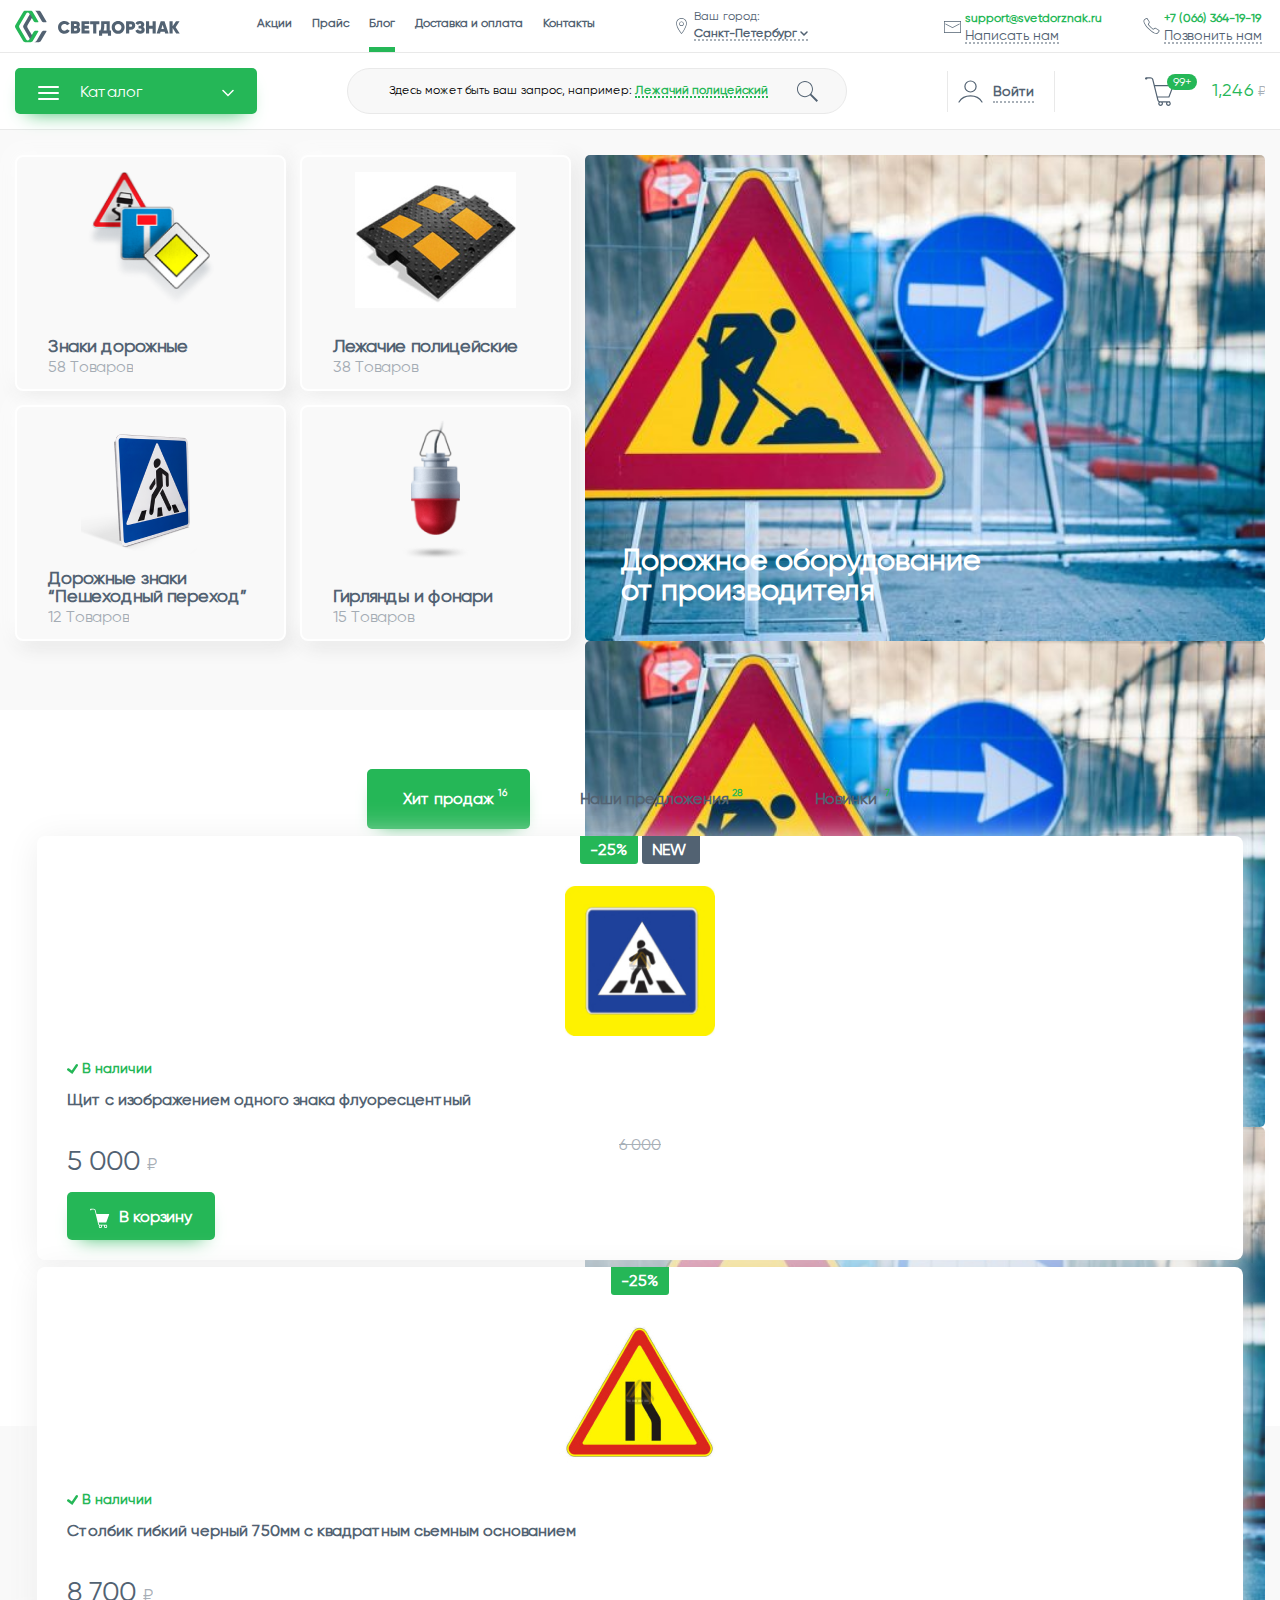
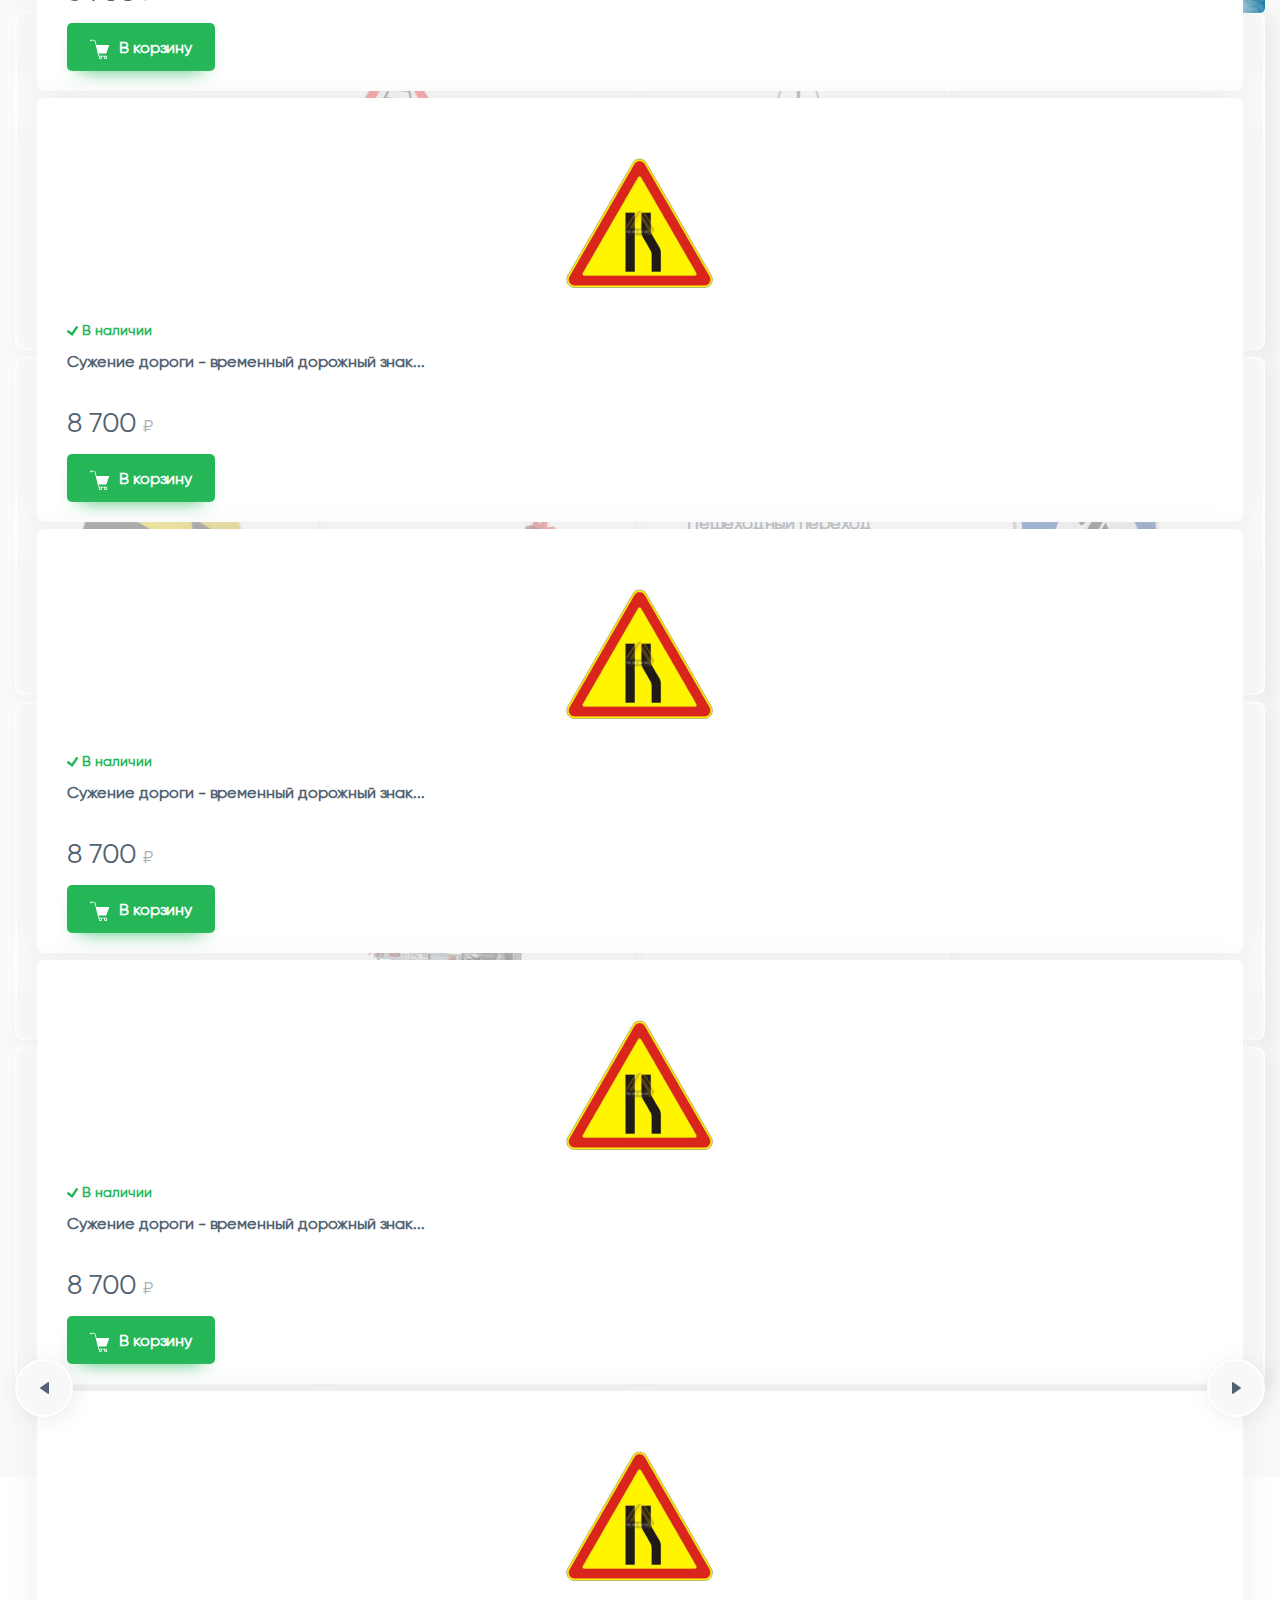
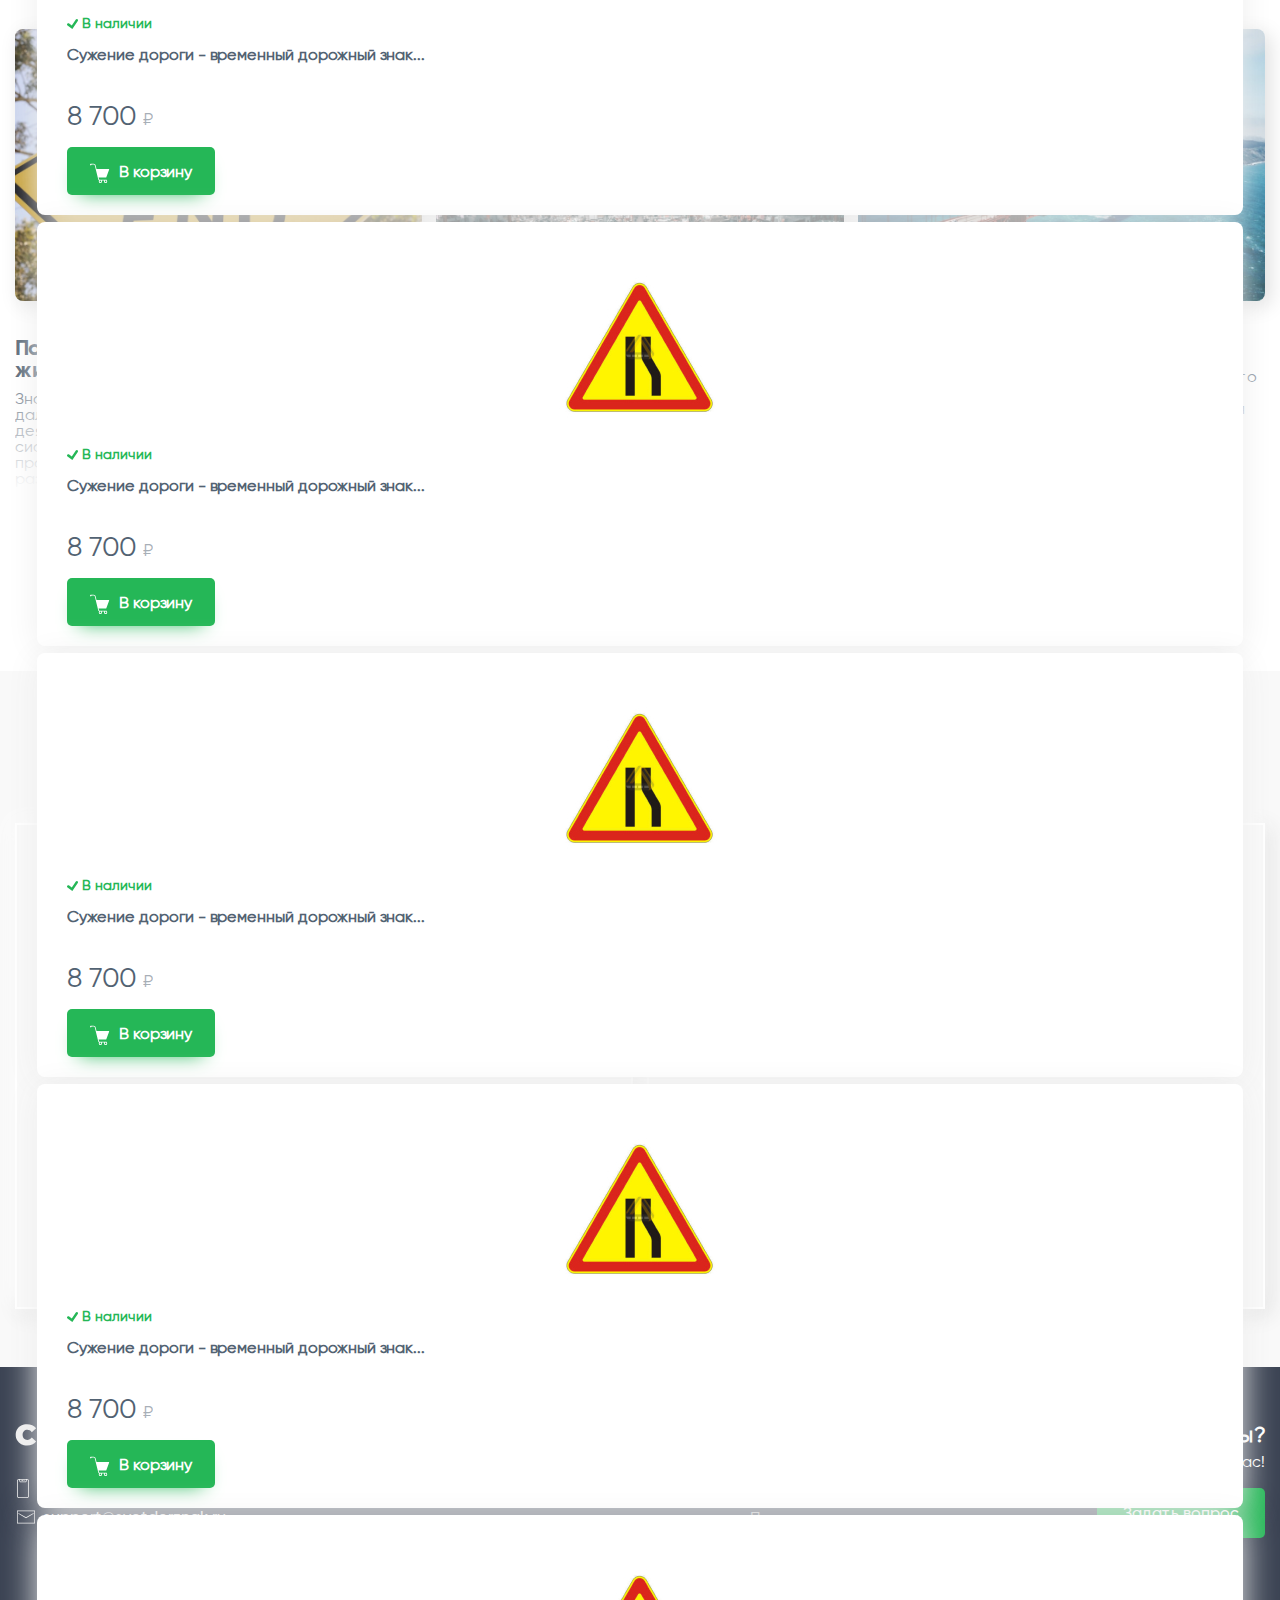
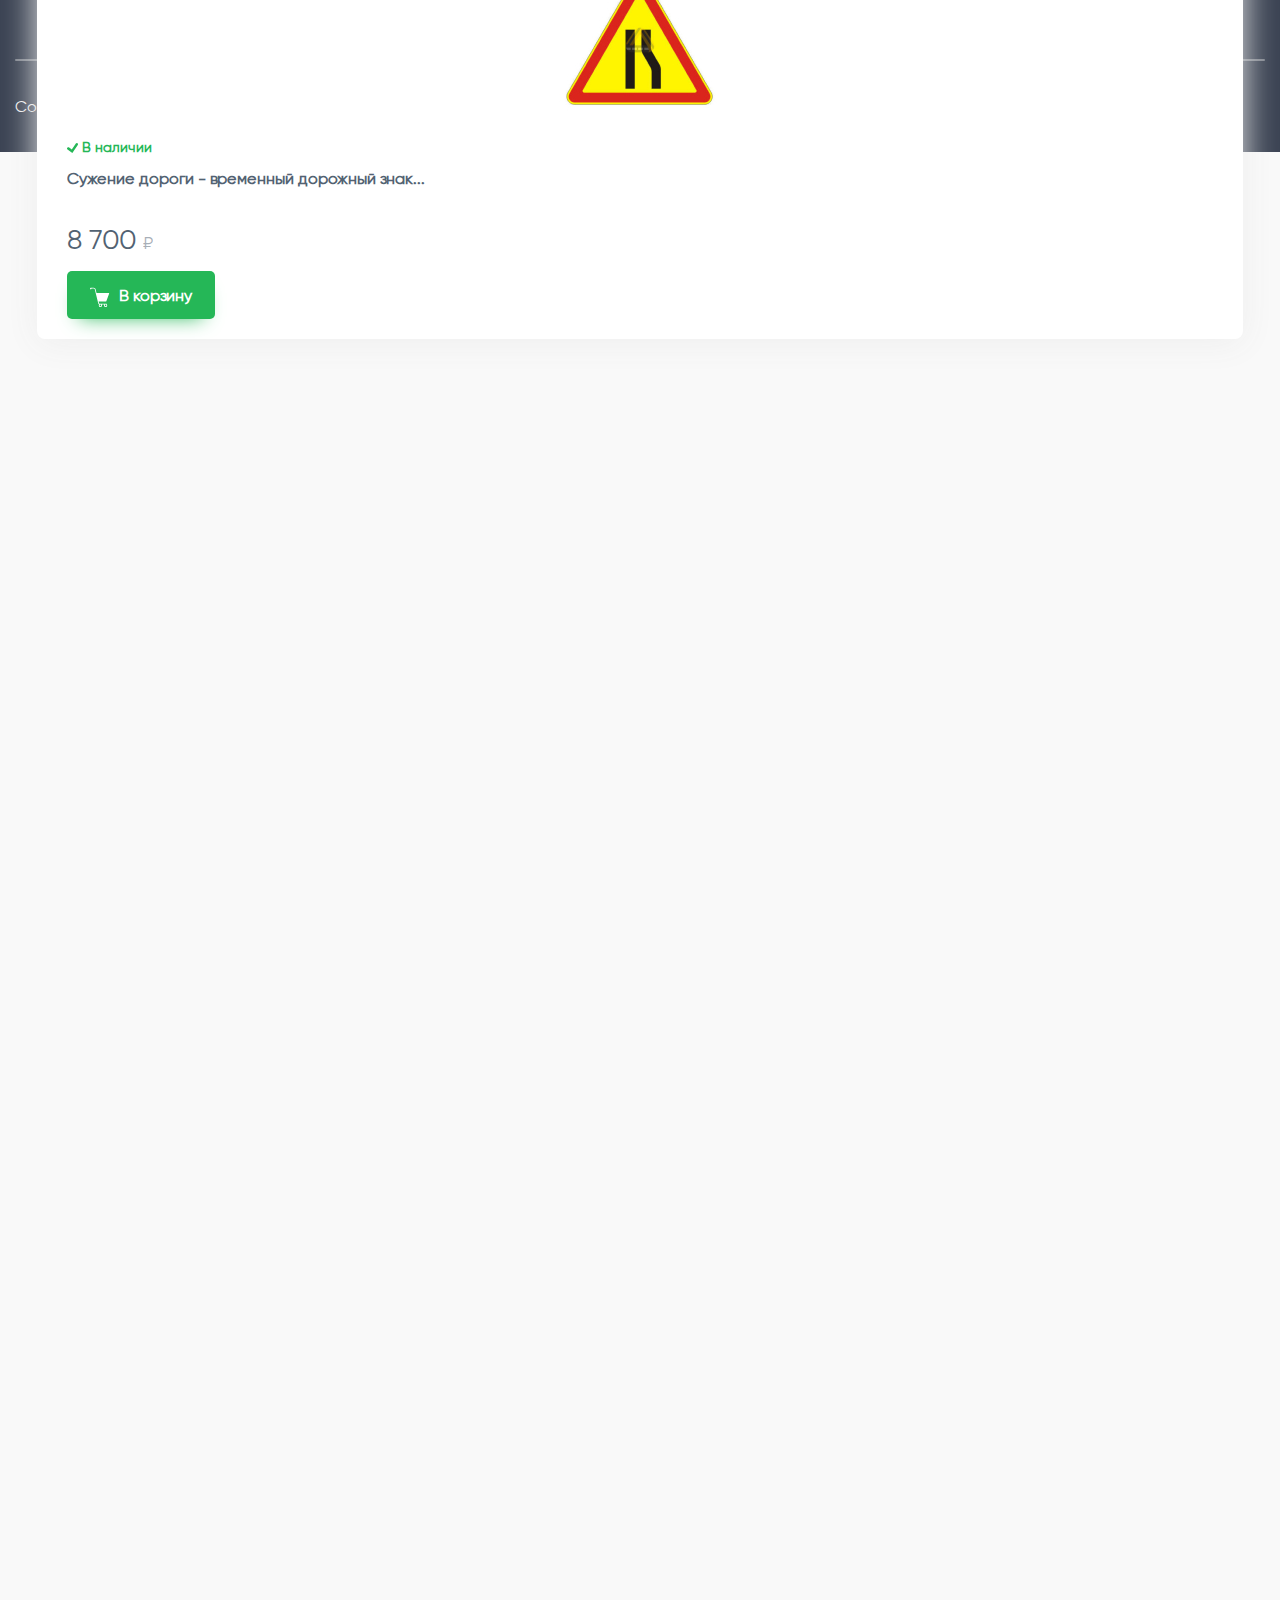
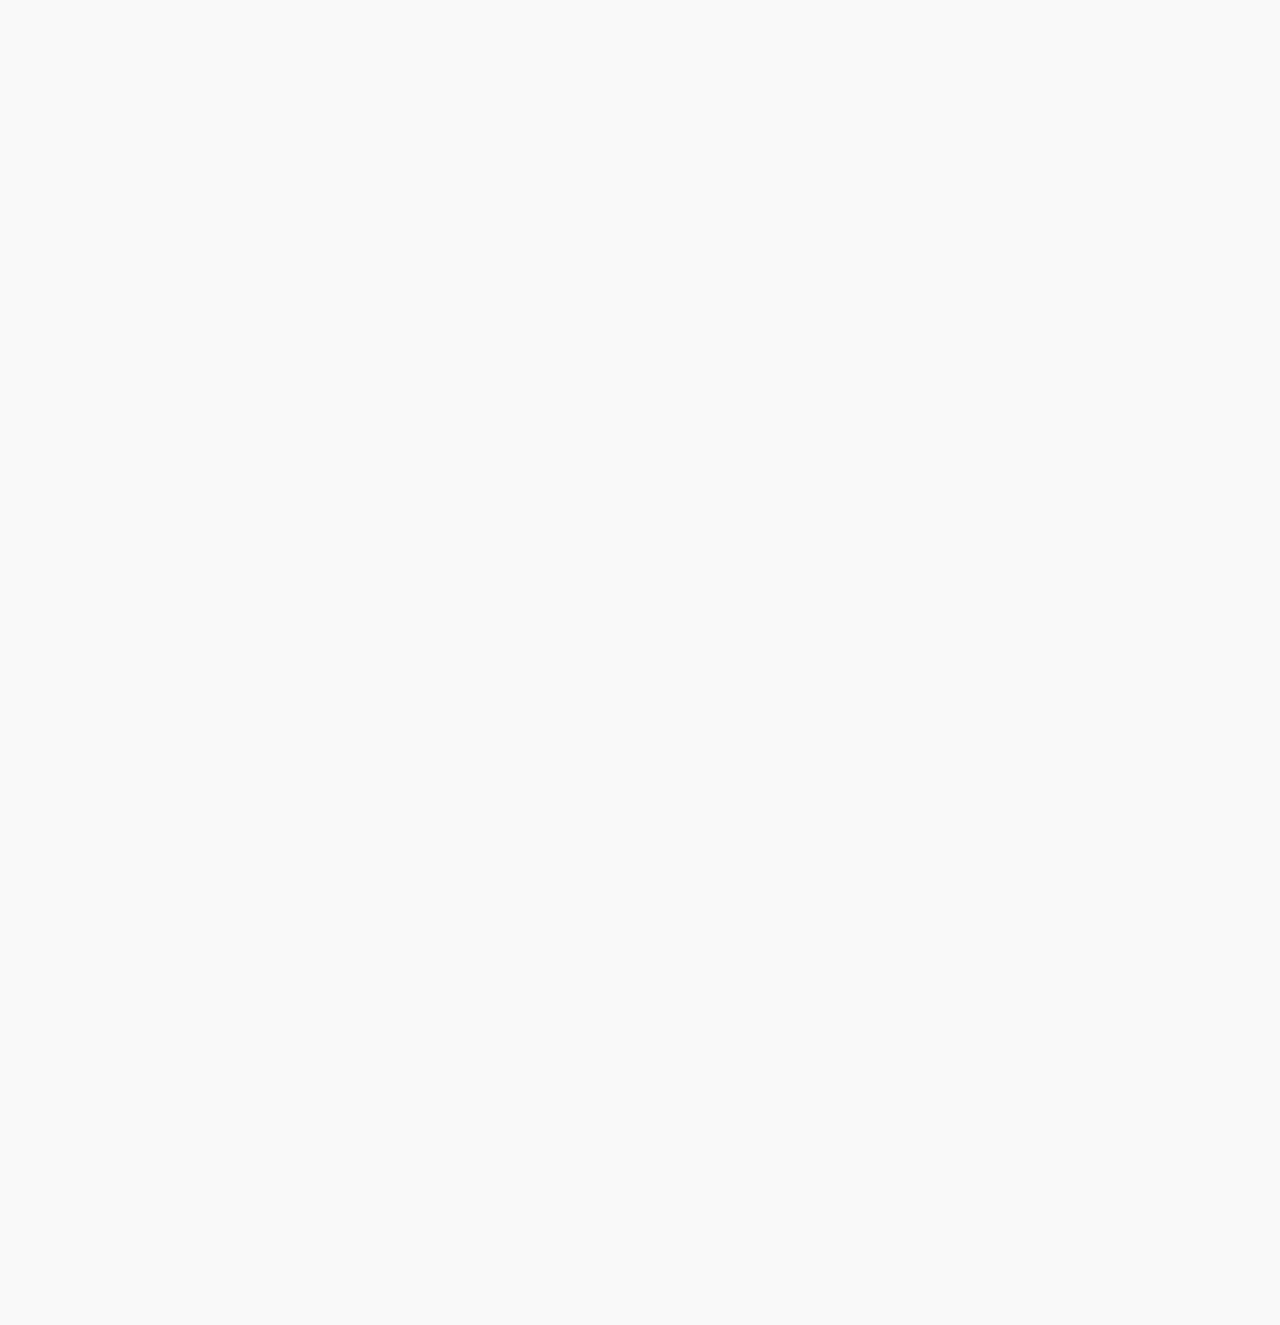
==== commit 9b8a4343: "start" ====
--- a/index.html
+++ b/index.html
@@ -295,11 +295,17 @@
 													<div class="productslider">
 														<div class="productslider__title">Бестселлеры категории:</div>
 														<div class="productslider__container">
-															<div class="productslider__slider">
+															<div class="productslider__slider-menu">
 																<div class="productslider__slide">
 																	<div class="productcard">
 																		<div class="productcard__image">
 																			<img src="/images/img1.jpg" alt="">
+																			<a href="#" class="fastview">
+																<svg width="18" height="19" viewBox="0 0 18 19" fill="none" xmlns="http://www.w3.org/2000/svg">
+																<path d="M7.4001 0.599998C3.6493 0.599998 0.600098 3.6492 0.600098 7.4C0.600098 11.1508 3.6493 14.2 7.4001 14.2C8.88505 14.2 10.2558 13.7164 11.3751 12.9062L16.6345 18.1656L17.7657 17.0344L12.5548 11.8234C13.5775 10.6332 14.2001 9.08945 14.2001 7.4C14.2001 3.6492 11.1509 0.599998 7.4001 0.599998ZM7.4001 1.4C10.7185 1.4 13.4001 4.08155 13.4001 7.4C13.4001 10.7184 10.7185 13.4 7.4001 13.4C4.08165 13.4 1.4001 10.7184 1.4001 7.4C1.4001 4.08155 4.08165 1.4 7.4001 1.4ZM4.2001 6.6C3.98792 6.6 3.78444 6.68428 3.63441 6.83431C3.48438 6.98434 3.4001 7.18783 3.4001 7.4C3.4001 7.61217 3.48438 7.81566 3.63441 7.96568C3.78444 8.11571 3.98792 8.2 4.2001 8.2C4.41227 8.2 4.61575 8.11571 4.76578 7.96568C4.91581 7.81566 5.0001 7.61217 5.0001 7.4C5.0001 7.18783 4.91581 6.98434 4.76578 6.83431C4.61575 6.68428 4.41227 6.6 4.2001 6.6ZM7.4001 6.6C7.18792 6.6 6.98444 6.68428 6.83441 6.83431C6.68438 6.98434 6.6001 7.18783 6.6001 7.4C6.6001 7.61217 6.68438 7.81566 6.83441 7.96568C6.98444 8.11571 7.18792 8.2 7.4001 8.2C7.61227 8.2 7.81575 8.11571 7.96578 7.96568C8.11581 7.81566 8.2001 7.61217 8.2001 7.4C8.2001 7.18783 8.11581 6.98434 7.96578 6.83431C7.81575 6.68428 7.61227 6.6 7.4001 6.6ZM10.6001 6.6C10.3879 6.6 10.1844 6.68428 10.0344 6.83431C9.88438 6.98434 9.8001 7.18783 9.8001 7.4C9.8001 7.61217 9.88438 7.81566 10.0344 7.96568C10.1844 8.11571 10.3879 8.2 10.6001 8.2C10.8123 8.2 11.0158 8.11571 11.1658 7.96568C11.3158 7.81566 11.4001 7.61217 11.4001 7.4C11.4001 7.18783 11.3158 6.98434 11.1658 6.83431C11.0158 6.68428 10.8123 6.6 10.6001 6.6Z" fill="#526272"/>
+																</svg>
+																<span>Быстрый просмотр</span>
+															</a>
 																		</div>
 																		<div class="productcard__stock">
 																			<svg width="11" height="10" viewBox="0 0 11 10" fill="none" xmlns="http://www.w3.org/2000/svg">
@@ -329,6 +335,12 @@
 																	<div class="productcard">
 																		<div class="productcard__image">
 																			<img src="/images/img1.jpg" alt="">
+																			<a href="#" class="fastview">
+																<svg width="18" height="19" viewBox="0 0 18 19" fill="none" xmlns="http://www.w3.org/2000/svg">
+																<path d="M7.4001 0.599998C3.6493 0.599998 0.600098 3.6492 0.600098 7.4C0.600098 11.1508 3.6493 14.2 7.4001 14.2C8.88505 14.2 10.2558 13.7164 11.3751 12.9062L16.6345 18.1656L17.7657 17.0344L12.5548 11.8234C13.5775 10.6332 14.2001 9.08945 14.2001 7.4C14.2001 3.6492 11.1509 0.599998 7.4001 0.599998ZM7.4001 1.4C10.7185 1.4 13.4001 4.08155 13.4001 7.4C13.4001 10.7184 10.7185 13.4 7.4001 13.4C4.08165 13.4 1.4001 10.7184 1.4001 7.4C1.4001 4.08155 4.08165 1.4 7.4001 1.4ZM4.2001 6.6C3.98792 6.6 3.78444 6.68428 3.63441 6.83431C3.48438 6.98434 3.4001 7.18783 3.4001 7.4C3.4001 7.61217 3.48438 7.81566 3.63441 7.96568C3.78444 8.11571 3.98792 8.2 4.2001 8.2C4.41227 8.2 4.61575 8.11571 4.76578 7.96568C4.91581 7.81566 5.0001 7.61217 5.0001 7.4C5.0001 7.18783 4.91581 6.98434 4.76578 6.83431C4.61575 6.68428 4.41227 6.6 4.2001 6.6ZM7.4001 6.6C7.18792 6.6 6.98444 6.68428 6.83441 6.83431C6.68438 6.98434 6.6001 7.18783 6.6001 7.4C6.6001 7.61217 6.68438 7.81566 6.83441 7.96568C6.98444 8.11571 7.18792 8.2 7.4001 8.2C7.61227 8.2 7.81575 8.11571 7.96578 7.96568C8.11581 7.81566 8.2001 7.61217 8.2001 7.4C8.2001 7.18783 8.11581 6.98434 7.96578 6.83431C7.81575 6.68428 7.61227 6.6 7.4001 6.6ZM10.6001 6.6C10.3879 6.6 10.1844 6.68428 10.0344 6.83431C9.88438 6.98434 9.8001 7.18783 9.8001 7.4C9.8001 7.61217 9.88438 7.81566 10.0344 7.96568C10.1844 8.11571 10.3879 8.2 10.6001 8.2C10.8123 8.2 11.0158 8.11571 11.1658 7.96568C11.3158 7.81566 11.4001 7.61217 11.4001 7.4C11.4001 7.18783 11.3158 6.98434 11.1658 6.83431C11.0158 6.68428 10.8123 6.6 10.6001 6.6Z" fill="#526272"/>
+																</svg>
+																<span>Быстрый просмотр</span>
+															</a>
 																		</div>
 																		<div class="productcard__stock">
 																			<svg width="11" height="10" viewBox="0 0 11 10" fill="none" xmlns="http://www.w3.org/2000/svg">
@@ -358,6 +370,12 @@
 																	<div class="productcard">
 																		<div class="productcard__image">
 																			<img src="/images/img1.jpg" alt="">
+																			<a href="#" class="fastview">
+																<svg width="18" height="19" viewBox="0 0 18 19" fill="none" xmlns="http://www.w3.org/2000/svg">
+																<path d="M7.4001 0.599998C3.6493 0.599998 0.600098 3.6492 0.600098 7.4C0.600098 11.1508 3.6493 14.2 7.4001 14.2C8.88505 14.2 10.2558 13.7164 11.3751 12.9062L16.6345 18.1656L17.7657 17.0344L12.5548 11.8234C13.5775 10.6332 14.2001 9.08945 14.2001 7.4C14.2001 3.6492 11.1509 0.599998 7.4001 0.599998ZM7.4001 1.4C10.7185 1.4 13.4001 4.08155 13.4001 7.4C13.4001 10.7184 10.7185 13.4 7.4001 13.4C4.08165 13.4 1.4001 10.7184 1.4001 7.4C1.4001 4.08155 4.08165 1.4 7.4001 1.4ZM4.2001 6.6C3.98792 6.6 3.78444 6.68428 3.63441 6.83431C3.48438 6.98434 3.4001 7.18783 3.4001 7.4C3.4001 7.61217 3.48438 7.81566 3.63441 7.96568C3.78444 8.11571 3.98792 8.2 4.2001 8.2C4.41227 8.2 4.61575 8.11571 4.76578 7.96568C4.91581 7.81566 5.0001 7.61217 5.0001 7.4C5.0001 7.18783 4.91581 6.98434 4.76578 6.83431C4.61575 6.68428 4.41227 6.6 4.2001 6.6ZM7.4001 6.6C7.18792 6.6 6.98444 6.68428 6.83441 6.83431C6.68438 6.98434 6.6001 7.18783 6.6001 7.4C6.6001 7.61217 6.68438 7.81566 6.83441 7.96568C6.98444 8.11571 7.18792 8.2 7.4001 8.2C7.61227 8.2 7.81575 8.11571 7.96578 7.96568C8.11581 7.81566 8.2001 7.61217 8.2001 7.4C8.2001 7.18783 8.11581 6.98434 7.96578 6.83431C7.81575 6.68428 7.61227 6.6 7.4001 6.6ZM10.6001 6.6C10.3879 6.6 10.1844 6.68428 10.0344 6.83431C9.88438 6.98434 9.8001 7.18783 9.8001 7.4C9.8001 7.61217 9.88438 7.81566 10.0344 7.96568C10.1844 8.11571 10.3879 8.2 10.6001 8.2C10.8123 8.2 11.0158 8.11571 11.1658 7.96568C11.3158 7.81566 11.4001 7.61217 11.4001 7.4C11.4001 7.18783 11.3158 6.98434 11.1658 6.83431C11.0158 6.68428 10.8123 6.6 10.6001 6.6Z" fill="#526272"/>
+																</svg>
+																<span>Быстрый просмотр</span>
+															</a>
 																		</div>
 																		<div class="productcard__stock">
 																			<svg width="11" height="10" viewBox="0 0 11 10" fill="none" xmlns="http://www.w3.org/2000/svg">
@@ -439,11 +457,17 @@
 													<div class="productslider">
 														<div class="productslider__title">Бестселлеры категории:</div>
 														<div class="productslider__container">
-															<div class="productslider__slider">
+															<div class="productslider__slider-menu">
 																<div class="productslider__slide">
 																	<div class="productcard">
 																		<div class="productcard__image">
 																			<img src="/images/img1.jpg" alt="">
+																			<a href="#" class="fastview">
+																<svg width="18" height="19" viewBox="0 0 18 19" fill="none" xmlns="http://www.w3.org/2000/svg">
+																<path d="M7.4001 0.599998C3.6493 0.599998 0.600098 3.6492 0.600098 7.4C0.600098 11.1508 3.6493 14.2 7.4001 14.2C8.88505 14.2 10.2558 13.7164 11.3751 12.9062L16.6345 18.1656L17.7657 17.0344L12.5548 11.8234C13.5775 10.6332 14.2001 9.08945 14.2001 7.4C14.2001 3.6492 11.1509 0.599998 7.4001 0.599998ZM7.4001 1.4C10.7185 1.4 13.4001 4.08155 13.4001 7.4C13.4001 10.7184 10.7185 13.4 7.4001 13.4C4.08165 13.4 1.4001 10.7184 1.4001 7.4C1.4001 4.08155 4.08165 1.4 7.4001 1.4ZM4.2001 6.6C3.98792 6.6 3.78444 6.68428 3.63441 6.83431C3.48438 6.98434 3.4001 7.18783 3.4001 7.4C3.4001 7.61217 3.48438 7.81566 3.63441 7.96568C3.78444 8.11571 3.98792 8.2 4.2001 8.2C4.41227 8.2 4.61575 8.11571 4.76578 7.96568C4.91581 7.81566 5.0001 7.61217 5.0001 7.4C5.0001 7.18783 4.91581 6.98434 4.76578 6.83431C4.61575 6.68428 4.41227 6.6 4.2001 6.6ZM7.4001 6.6C7.18792 6.6 6.98444 6.68428 6.83441 6.83431C6.68438 6.98434 6.6001 7.18783 6.6001 7.4C6.6001 7.61217 6.68438 7.81566 6.83441 7.96568C6.98444 8.11571 7.18792 8.2 7.4001 8.2C7.61227 8.2 7.81575 8.11571 7.96578 7.96568C8.11581 7.81566 8.2001 7.61217 8.2001 7.4C8.2001 7.18783 8.11581 6.98434 7.96578 6.83431C7.81575 6.68428 7.61227 6.6 7.4001 6.6ZM10.6001 6.6C10.3879 6.6 10.1844 6.68428 10.0344 6.83431C9.88438 6.98434 9.8001 7.18783 9.8001 7.4C9.8001 7.61217 9.88438 7.81566 10.0344 7.96568C10.1844 8.11571 10.3879 8.2 10.6001 8.2C10.8123 8.2 11.0158 8.11571 11.1658 7.96568C11.3158 7.81566 11.4001 7.61217 11.4001 7.4C11.4001 7.18783 11.3158 6.98434 11.1658 6.83431C11.0158 6.68428 10.8123 6.6 10.6001 6.6Z" fill="#526272"/>
+																</svg>
+																<span>Быстрый просмотр</span>
+															</a>
 																		</div>
 																		<div class="productcard__stock">
 																			<svg width="11" height="10" viewBox="0 0 11 10" fill="none" xmlns="http://www.w3.org/2000/svg">
@@ -452,7 +476,7 @@
 																			<span class="instock">В наличии</span>
 																		</div>
 																		<div class="productcard__name">
-																			<a href="">Сужение дороги - временный дорожный знак...</a>
+																			<a href="">Сужение дороги</a>
 																		</div>
 																		<div class="productcard__price">
 																			<span class="productcard__value">8 700 </span>
@@ -473,6 +497,12 @@
 																	<div class="productcard">
 																		<div class="productcard__image">
 																			<img src="/images/img1.jpg" alt="">
+																			<a href="#" class="fastview">
+																<svg width="18" height="19" viewBox="0 0 18 19" fill="none" xmlns="http://www.w3.org/2000/svg">
+																<path d="M7.4001 0.599998C3.6493 0.599998 0.600098 3.6492 0.600098 7.4C0.600098 11.1508 3.6493 14.2 7.4001 14.2C8.88505 14.2 10.2558 13.7164 11.3751 12.9062L16.6345 18.1656L17.7657 17.0344L12.5548 11.8234C13.5775 10.6332 14.2001 9.08945 14.2001 7.4C14.2001 3.6492 11.1509 0.599998 7.4001 0.599998ZM7.4001 1.4C10.7185 1.4 13.4001 4.08155 13.4001 7.4C13.4001 10.7184 10.7185 13.4 7.4001 13.4C4.08165 13.4 1.4001 10.7184 1.4001 7.4C1.4001 4.08155 4.08165 1.4 7.4001 1.4ZM4.2001 6.6C3.98792 6.6 3.78444 6.68428 3.63441 6.83431C3.48438 6.98434 3.4001 7.18783 3.4001 7.4C3.4001 7.61217 3.48438 7.81566 3.63441 7.96568C3.78444 8.11571 3.98792 8.2 4.2001 8.2C4.41227 8.2 4.61575 8.11571 4.76578 7.96568C4.91581 7.81566 5.0001 7.61217 5.0001 7.4C5.0001 7.18783 4.91581 6.98434 4.76578 6.83431C4.61575 6.68428 4.41227 6.6 4.2001 6.6ZM7.4001 6.6C7.18792 6.6 6.98444 6.68428 6.83441 6.83431C6.68438 6.98434 6.6001 7.18783 6.6001 7.4C6.6001 7.61217 6.68438 7.81566 6.83441 7.96568C6.98444 8.11571 7.18792 8.2 7.4001 8.2C7.61227 8.2 7.81575 8.11571 7.96578 7.96568C8.11581 7.81566 8.2001 7.61217 8.2001 7.4C8.2001 7.18783 8.11581 6.98434 7.96578 6.83431C7.81575 6.68428 7.61227 6.6 7.4001 6.6ZM10.6001 6.6C10.3879 6.6 10.1844 6.68428 10.0344 6.83431C9.88438 6.98434 9.8001 7.18783 9.8001 7.4C9.8001 7.61217 9.88438 7.81566 10.0344 7.96568C10.1844 8.11571 10.3879 8.2 10.6001 8.2C10.8123 8.2 11.0158 8.11571 11.1658 7.96568C11.3158 7.81566 11.4001 7.61217 11.4001 7.4C11.4001 7.18783 11.3158 6.98434 11.1658 6.83431C11.0158 6.68428 10.8123 6.6 10.6001 6.6Z" fill="#526272"/>
+																</svg>
+																<span>Быстрый просмотр</span>
+															</a>
 																		</div>
 																		<div class="productcard__stock">
 																			<svg width="11" height="10" viewBox="0 0 11 10" fill="none" xmlns="http://www.w3.org/2000/svg">
@@ -502,6 +532,12 @@
 																	<div class="productcard">
 																		<div class="productcard__image">
 																			<img src="/images/img1.jpg" alt="">
+																			<a href="#" class="fastview">
+																<svg width="18" height="19" viewBox="0 0 18 19" fill="none" xmlns="http://www.w3.org/2000/svg">
+																<path d="M7.4001 0.599998C3.6493 0.599998 0.600098 3.6492 0.600098 7.4C0.600098 11.1508 3.6493 14.2 7.4001 14.2C8.88505 14.2 10.2558 13.7164 11.3751 12.9062L16.6345 18.1656L17.7657 17.0344L12.5548 11.8234C13.5775 10.6332 14.2001 9.08945 14.2001 7.4C14.2001 3.6492 11.1509 0.599998 7.4001 0.599998ZM7.4001 1.4C10.7185 1.4 13.4001 4.08155 13.4001 7.4C13.4001 10.7184 10.7185 13.4 7.4001 13.4C4.08165 13.4 1.4001 10.7184 1.4001 7.4C1.4001 4.08155 4.08165 1.4 7.4001 1.4ZM4.2001 6.6C3.98792 6.6 3.78444 6.68428 3.63441 6.83431C3.48438 6.98434 3.4001 7.18783 3.4001 7.4C3.4001 7.61217 3.48438 7.81566 3.63441 7.96568C3.78444 8.11571 3.98792 8.2 4.2001 8.2C4.41227 8.2 4.61575 8.11571 4.76578 7.96568C4.91581 7.81566 5.0001 7.61217 5.0001 7.4C5.0001 7.18783 4.91581 6.98434 4.76578 6.83431C4.61575 6.68428 4.41227 6.6 4.2001 6.6ZM7.4001 6.6C7.18792 6.6 6.98444 6.68428 6.83441 6.83431C6.68438 6.98434 6.6001 7.18783 6.6001 7.4C6.6001 7.61217 6.68438 7.81566 6.83441 7.96568C6.98444 8.11571 7.18792 8.2 7.4001 8.2C7.61227 8.2 7.81575 8.11571 7.96578 7.96568C8.11581 7.81566 8.2001 7.61217 8.2001 7.4C8.2001 7.18783 8.11581 6.98434 7.96578 6.83431C7.81575 6.68428 7.61227 6.6 7.4001 6.6ZM10.6001 6.6C10.3879 6.6 10.1844 6.68428 10.0344 6.83431C9.88438 6.98434 9.8001 7.18783 9.8001 7.4C9.8001 7.61217 9.88438 7.81566 10.0344 7.96568C10.1844 8.11571 10.3879 8.2 10.6001 8.2C10.8123 8.2 11.0158 8.11571 11.1658 7.96568C11.3158 7.81566 11.4001 7.61217 11.4001 7.4C11.4001 7.18783 11.3158 6.98434 11.1658 6.83431C11.0158 6.68428 10.8123 6.6 10.6001 6.6Z" fill="#526272"/>
+																</svg>
+																<span>Быстрый просмотр</span>
+															</a>
 																		</div>
 																		<div class="productcard__stock">
 																			<svg width="11" height="10" viewBox="0 0 11 10" fill="none" xmlns="http://www.w3.org/2000/svg">
@@ -545,7 +581,7 @@
 										</li>
 										<li>	
 											<div class="mainmenu__lvl">
-												<span>Дорожные знаки “Пешеходный переход”</span>
+												<span>Дорожные знаки </span>
 												<svg width="9" height="14" viewBox="0 0 9 14" fill="none" xmlns="http://www.w3.org/2000/svg">
 													<path opacity="0.5" fill-rule="evenodd" clip-rule="evenodd" d="M5.32211 7L0 1.79759L1.83894 0L9 7L1.83894 14L0 12.2024L5.32211 7Z" fill="#526272"/>
 												</svg>
@@ -553,7 +589,7 @@
 										</li>
 										<li>	
 											<div class="mainmenu__lvl">
-												<span>Дорожные знаки “Пешеходный переход”</span>
+												<span>Дорожные знаки </span>
 												<svg width="9" height="14" viewBox="0 0 9 14" fill="none" xmlns="http://www.w3.org/2000/svg">
 													<path opacity="0.5" fill-rule="evenodd" clip-rule="evenodd" d="M5.32211 7L0 1.79759L1.83894 0L9 7L1.83894 14L0 12.2024L5.32211 7Z" fill="#526272"/>
 												</svg>
@@ -561,7 +597,7 @@
 										</li>
 										<li>	
 											<div class="mainmenu__lvl">
-												<span>Дорожные знаки “Пешеходный переход”</span>
+												<span>Дорожные знаки </span>
 												<svg width="9" height="14" viewBox="0 0 9 14" fill="none" xmlns="http://www.w3.org/2000/svg">
 													<path opacity="0.5" fill-rule="evenodd" clip-rule="evenodd" d="M5.32211 7L0 1.79759L1.83894 0L9 7L1.83894 14L0 12.2024L5.32211 7Z" fill="#526272"/>
 												</svg>
@@ -569,7 +605,7 @@
 										</li>
 										<li>	
 											<div class="mainmenu__lvl">
-												<span>Дорожные знаки “Пешеходный переход”</span>
+												<span>Дорожные знаки </span>
 												<svg width="9" height="14" viewBox="0 0 9 14" fill="none" xmlns="http://www.w3.org/2000/svg">
 													<path opacity="0.5" fill-rule="evenodd" clip-rule="evenodd" d="M5.32211 7L0 1.79759L1.83894 0L9 7L1.83894 14L0 12.2024L5.32211 7Z" fill="#526272"/>
 												</svg>
@@ -577,7 +613,7 @@
 										</li>
 										<li>	
 											<div class="mainmenu__lvl">
-												<span>Дорожные знаки “Пешеходный переход”</span>
+												<span>Дорожные знаки </span>
 												<svg width="9" height="14" viewBox="0 0 9 14" fill="none" xmlns="http://www.w3.org/2000/svg">
 													<path opacity="0.5" fill-rule="evenodd" clip-rule="evenodd" d="M5.32211 7L0 1.79759L1.83894 0L9 7L1.83894 14L0 12.2024L5.32211 7Z" fill="#526272"/>
 												</svg>
@@ -585,7 +621,31 @@
 										</li>
 										<li>	
 											<div class="mainmenu__lvl">
-												<span>Дорожные знаки “Пешеходный переход”</span>
+												<span>Дорожные знаки </span>
+												<svg width="9" height="14" viewBox="0 0 9 14" fill="none" xmlns="http://www.w3.org/2000/svg">
+													<path opacity="0.5" fill-rule="evenodd" clip-rule="evenodd" d="M5.32211 7L0 1.79759L1.83894 0L9 7L1.83894 14L0 12.2024L5.32211 7Z" fill="#526272"/>
+												</svg>
+											</div>
+										</li>
+										<li>	
+											<div class="mainmenu__lvl">
+												<span>Дорожные знаки </span>
+												<svg width="9" height="14" viewBox="0 0 9 14" fill="none" xmlns="http://www.w3.org/2000/svg">
+													<path opacity="0.5" fill-rule="evenodd" clip-rule="evenodd" d="M5.32211 7L0 1.79759L1.83894 0L9 7L1.83894 14L0 12.2024L5.32211 7Z" fill="#526272"/>
+												</svg>
+											</div>
+										</li>
+										<li>	
+											<div class="mainmenu__lvl">
+												<span>Дорожные знаки </span>
+												<svg width="9" height="14" viewBox="0 0 9 14" fill="none" xmlns="http://www.w3.org/2000/svg">
+													<path opacity="0.5" fill-rule="evenodd" clip-rule="evenodd" d="M5.32211 7L0 1.79759L1.83894 0L9 7L1.83894 14L0 12.2024L5.32211 7Z" fill="#526272"/>
+												</svg>
+											</div>
+										</li>
+										<li>	
+											<div class="mainmenu__lvl">
+												<span>Дорожные знаки </span>
 												<svg width="9" height="14" viewBox="0 0 9 14" fill="none" xmlns="http://www.w3.org/2000/svg">
 													<path opacity="0.5" fill-rule="evenodd" clip-rule="evenodd" d="M5.32211 7L0 1.79759L1.83894 0L9 7L1.83894 14L0 12.2024L5.32211 7Z" fill="#526272"/>
 												</svg>
@@ -932,6 +992,146 @@
 														</div>
 													</div>
 												</div>
+												<div class="productslider__slide">
+													<div class="productcard">
+														<div class="productcard__image">
+															<img src="/images/img1.jpg" alt="">
+															<a href="#" class="fastview">
+																<svg width="18" height="19" viewBox="0 0 18 19" fill="none" xmlns="http://www.w3.org/2000/svg">
+																<path d="M7.4001 0.599998C3.6493 0.599998 0.600098 3.6492 0.600098 7.4C0.600098 11.1508 3.6493 14.2 7.4001 14.2C8.88505 14.2 10.2558 13.7164 11.3751 12.9062L16.6345 18.1656L17.7657 17.0344L12.5548 11.8234C13.5775 10.6332 14.2001 9.08945 14.2001 7.4C14.2001 3.6492 11.1509 0.599998 7.4001 0.599998ZM7.4001 1.4C10.7185 1.4 13.4001 4.08155 13.4001 7.4C13.4001 10.7184 10.7185 13.4 7.4001 13.4C4.08165 13.4 1.4001 10.7184 1.4001 7.4C1.4001 4.08155 4.08165 1.4 7.4001 1.4ZM4.2001 6.6C3.98792 6.6 3.78444 6.68428 3.63441 6.83431C3.48438 6.98434 3.4001 7.18783 3.4001 7.4C3.4001 7.61217 3.48438 7.81566 3.63441 7.96568C3.78444 8.11571 3.98792 8.2 4.2001 8.2C4.41227 8.2 4.61575 8.11571 4.76578 7.96568C4.91581 7.81566 5.0001 7.61217 5.0001 7.4C5.0001 7.18783 4.91581 6.98434 4.76578 6.83431C4.61575 6.68428 4.41227 6.6 4.2001 6.6ZM7.4001 6.6C7.18792 6.6 6.98444 6.68428 6.83441 6.83431C6.68438 6.98434 6.6001 7.18783 6.6001 7.4C6.6001 7.61217 6.68438 7.81566 6.83441 7.96568C6.98444 8.11571 7.18792 8.2 7.4001 8.2C7.61227 8.2 7.81575 8.11571 7.96578 7.96568C8.11581 7.81566 8.2001 7.61217 8.2001 7.4C8.2001 7.18783 8.11581 6.98434 7.96578 6.83431C7.81575 6.68428 7.61227 6.6 7.4001 6.6ZM10.6001 6.6C10.3879 6.6 10.1844 6.68428 10.0344 6.83431C9.88438 6.98434 9.8001 7.18783 9.8001 7.4C9.8001 7.61217 9.88438 7.81566 10.0344 7.96568C10.1844 8.11571 10.3879 8.2 10.6001 8.2C10.8123 8.2 11.0158 8.11571 11.1658 7.96568C11.3158 7.81566 11.4001 7.61217 11.4001 7.4C11.4001 7.18783 11.3158 6.98434 11.1658 6.83431C11.0158 6.68428 10.8123 6.6 10.6001 6.6Z" fill="#526272"/>
+																</svg>
+																<span>Быстрый просмотр</span>
+															</a>
+														</div>
+														<div class="productcard__stock">
+															<svg width="11" height="10" viewBox="0 0 11 10" fill="none" xmlns="http://www.w3.org/2000/svg">
+															<path fill-rule="evenodd" clip-rule="evenodd" d="M10.5102 0.24286C11.0413 0.655175 11.1588 1.44901 10.7725 2.01595L5.33244 10L0.512389 6.4382C-0.0275932 6.03917 -0.162283 5.24846 0.211551 4.6721C0.585385 4.09573 1.32618 3.95197 1.86616 4.35099L4.77571 6.50101L8.84902 0.522821C9.23531 -0.0441127 9.97904 -0.169456 10.5102 0.24286Z" fill="#25B757"/>
+															</svg>
+															<span class="instock">В наличии</span>
+														</div>
+														<div class="productcard__name">
+															<a href="">Сужение дороги - временный дорожный знак...</a>
+														</div>
+														<div class="productcard__price">
+															<span class="productcard__value">8 700 </span>
+															<span class="productcard__currency">₽</span>
+														</div>
+														<div class="productcard__button">
+															<a href="" class="btn btn_main btn_cart">
+																<svg width="20" height="20" viewBox="0 0 20 20" fill="none" xmlns="http://www.w3.org/2000/svg">
+																<path d="M0.8 0.799805C0.357812 0.799805 0 1.15762 0 1.5998C0 2.04199 0.357812 2.3998 0.8 2.3998C1.24219 2.3998 1.6 2.04199 1.6 1.5998H3.4625C4.29688 1.5998 4.61719 1.86699 4.8875 2.7748L8.0875 15.6873C8.25781 16.3311 8.45 17.0436 9.175 17.3873C8.94687 17.6639 8.8 18.0139 8.8 18.3998C8.8 19.2826 9.51719 19.9998 10.4 19.9998C11.2828 19.9998 12 19.2826 12 18.3998C12 18.1076 11.9125 17.8357 11.775 17.5998H14.225C14.0875 17.8357 14 18.1076 14 18.3998C14 19.2826 14.7172 19.9998 15.6 19.9998C16.4828 19.9998 17.2 19.2826 17.2 18.3998C17.2 17.9842 17.0359 17.6092 16.775 17.3248C16.7891 17.2842 16.8 17.2451 16.8 17.1998C16.8 16.9795 16.6203 16.7998 16.4 16.7998H10.2875C9.20937 16.7998 9.09219 16.3686 8.8625 15.4998L8.5875 14.3998H15.925C16.0906 14.3998 16.2422 14.292 16.3 14.1373L19.175 6.5373C19.2219 6.41543 19.1984 6.28262 19.125 6.1748C19.0516 6.06699 18.9297 5.9998 18.8 5.9998H6.5125L5.6625 2.5623C5.39062 1.64668 4.92812 0.799805 3.4625 0.799805H0.8ZM10.4 17.5998C10.8406 17.5998 11.2 17.9592 11.2 18.3998C11.2 18.8404 10.8406 19.1998 10.4 19.1998C9.95937 19.1998 9.6 18.8404 9.6 18.3998C9.6 17.9592 9.95937 17.5998 10.4 17.5998ZM15.6 17.5998C16.0406 17.5998 16.4 17.9592 16.4 18.3998C16.4 18.8404 16.0406 19.1998 15.6 19.1998C15.1594 19.1998 14.8 18.8404 14.8 18.3998C14.8 17.9592 15.1594 17.5998 15.6 17.5998Z" fill="white"/>
+																</svg>
+
+																<span>В корзину</span>
+															</a>
+														</div>
+													</div>
+												</div>
+												<div class="productslider__slide">
+													<div class="productcard">
+														<div class="productcard__image">
+															<img src="/images/img1.jpg" alt="">
+															<a href="#" class="fastview">
+																<svg width="18" height="19" viewBox="0 0 18 19" fill="none" xmlns="http://www.w3.org/2000/svg">
+																<path d="M7.4001 0.599998C3.6493 0.599998 0.600098 3.6492 0.600098 7.4C0.600098 11.1508 3.6493 14.2 7.4001 14.2C8.88505 14.2 10.2558 13.7164 11.3751 12.9062L16.6345 18.1656L17.7657 17.0344L12.5548 11.8234C13.5775 10.6332 14.2001 9.08945 14.2001 7.4C14.2001 3.6492 11.1509 0.599998 7.4001 0.599998ZM7.4001 1.4C10.7185 1.4 13.4001 4.08155 13.4001 7.4C13.4001 10.7184 10.7185 13.4 7.4001 13.4C4.08165 13.4 1.4001 10.7184 1.4001 7.4C1.4001 4.08155 4.08165 1.4 7.4001 1.4ZM4.2001 6.6C3.98792 6.6 3.78444 6.68428 3.63441 6.83431C3.48438 6.98434 3.4001 7.18783 3.4001 7.4C3.4001 7.61217 3.48438 7.81566 3.63441 7.96568C3.78444 8.11571 3.98792 8.2 4.2001 8.2C4.41227 8.2 4.61575 8.11571 4.76578 7.96568C4.91581 7.81566 5.0001 7.61217 5.0001 7.4C5.0001 7.18783 4.91581 6.98434 4.76578 6.83431C4.61575 6.68428 4.41227 6.6 4.2001 6.6ZM7.4001 6.6C7.18792 6.6 6.98444 6.68428 6.83441 6.83431C6.68438 6.98434 6.6001 7.18783 6.6001 7.4C6.6001 7.61217 6.68438 7.81566 6.83441 7.96568C6.98444 8.11571 7.18792 8.2 7.4001 8.2C7.61227 8.2 7.81575 8.11571 7.96578 7.96568C8.11581 7.81566 8.2001 7.61217 8.2001 7.4C8.2001 7.18783 8.11581 6.98434 7.96578 6.83431C7.81575 6.68428 7.61227 6.6 7.4001 6.6ZM10.6001 6.6C10.3879 6.6 10.1844 6.68428 10.0344 6.83431C9.88438 6.98434 9.8001 7.18783 9.8001 7.4C9.8001 7.61217 9.88438 7.81566 10.0344 7.96568C10.1844 8.11571 10.3879 8.2 10.6001 8.2C10.8123 8.2 11.0158 8.11571 11.1658 7.96568C11.3158 7.81566 11.4001 7.61217 11.4001 7.4C11.4001 7.18783 11.3158 6.98434 11.1658 6.83431C11.0158 6.68428 10.8123 6.6 10.6001 6.6Z" fill="#526272"/>
+																</svg>
+																<span>Быстрый просмотр</span>
+															</a>
+														</div>
+														<div class="productcard__stock">
+															<svg width="11" height="10" viewBox="0 0 11 10" fill="none" xmlns="http://www.w3.org/2000/svg">
+															<path fill-rule="evenodd" clip-rule="evenodd" d="M10.5102 0.24286C11.0413 0.655175 11.1588 1.44901 10.7725 2.01595L5.33244 10L0.512389 6.4382C-0.0275932 6.03917 -0.162283 5.24846 0.211551 4.6721C0.585385 4.09573 1.32618 3.95197 1.86616 4.35099L4.77571 6.50101L8.84902 0.522821C9.23531 -0.0441127 9.97904 -0.169456 10.5102 0.24286Z" fill="#25B757"/>
+															</svg>
+															<span class="instock">В наличии</span>
+														</div>
+														<div class="productcard__name">
+															<a href="">Сужение дороги - временный дорожный знак...</a>
+														</div>
+														<div class="productcard__price">
+															<span class="productcard__value">8 700 </span>
+															<span class="productcard__currency">₽</span>
+														</div>
+														<div class="productcard__button">
+															<a href="" class="btn btn_main btn_cart">
+																<svg width="20" height="20" viewBox="0 0 20 20" fill="none" xmlns="http://www.w3.org/2000/svg">
+																<path d="M0.8 0.799805C0.357812 0.799805 0 1.15762 0 1.5998C0 2.04199 0.357812 2.3998 0.8 2.3998C1.24219 2.3998 1.6 2.04199 1.6 1.5998H3.4625C4.29688 1.5998 4.61719 1.86699 4.8875 2.7748L8.0875 15.6873C8.25781 16.3311 8.45 17.0436 9.175 17.3873C8.94687 17.6639 8.8 18.0139 8.8 18.3998C8.8 19.2826 9.51719 19.9998 10.4 19.9998C11.2828 19.9998 12 19.2826 12 18.3998C12 18.1076 11.9125 17.8357 11.775 17.5998H14.225C14.0875 17.8357 14 18.1076 14 18.3998C14 19.2826 14.7172 19.9998 15.6 19.9998C16.4828 19.9998 17.2 19.2826 17.2 18.3998C17.2 17.9842 17.0359 17.6092 16.775 17.3248C16.7891 17.2842 16.8 17.2451 16.8 17.1998C16.8 16.9795 16.6203 16.7998 16.4 16.7998H10.2875C9.20937 16.7998 9.09219 16.3686 8.8625 15.4998L8.5875 14.3998H15.925C16.0906 14.3998 16.2422 14.292 16.3 14.1373L19.175 6.5373C19.2219 6.41543 19.1984 6.28262 19.125 6.1748C19.0516 6.06699 18.9297 5.9998 18.8 5.9998H6.5125L5.6625 2.5623C5.39062 1.64668 4.92812 0.799805 3.4625 0.799805H0.8ZM10.4 17.5998C10.8406 17.5998 11.2 17.9592 11.2 18.3998C11.2 18.8404 10.8406 19.1998 10.4 19.1998C9.95937 19.1998 9.6 18.8404 9.6 18.3998C9.6 17.9592 9.95937 17.5998 10.4 17.5998ZM15.6 17.5998C16.0406 17.5998 16.4 17.9592 16.4 18.3998C16.4 18.8404 16.0406 19.1998 15.6 19.1998C15.1594 19.1998 14.8 18.8404 14.8 18.3998C14.8 17.9592 15.1594 17.5998 15.6 17.5998Z" fill="white"/>
+																</svg>
+
+																<span>В корзину</span>
+															</a>
+														</div>
+													</div>
+												</div>
+												<div class="productslider__slide">
+													<div class="productcard">
+														<div class="productcard__image">
+															<img src="/images/img1.jpg" alt="">
+															<a href="#" class="fastview">
+																<svg width="18" height="19" viewBox="0 0 18 19" fill="none" xmlns="http://www.w3.org/2000/svg">
+																<path d="M7.4001 0.599998C3.6493 0.599998 0.600098 3.6492 0.600098 7.4C0.600098 11.1508 3.6493 14.2 7.4001 14.2C8.88505 14.2 10.2558 13.7164 11.3751 12.9062L16.6345 18.1656L17.7657 17.0344L12.5548 11.8234C13.5775 10.6332 14.2001 9.08945 14.2001 7.4C14.2001 3.6492 11.1509 0.599998 7.4001 0.599998ZM7.4001 1.4C10.7185 1.4 13.4001 4.08155 13.4001 7.4C13.4001 10.7184 10.7185 13.4 7.4001 13.4C4.08165 13.4 1.4001 10.7184 1.4001 7.4C1.4001 4.08155 4.08165 1.4 7.4001 1.4ZM4.2001 6.6C3.98792 6.6 3.78444 6.68428 3.63441 6.83431C3.48438 6.98434 3.4001 7.18783 3.4001 7.4C3.4001 7.61217 3.48438 7.81566 3.63441 7.96568C3.78444 8.11571 3.98792 8.2 4.2001 8.2C4.41227 8.2 4.61575 8.11571 4.76578 7.96568C4.91581 7.81566 5.0001 7.61217 5.0001 7.4C5.0001 7.18783 4.91581 6.98434 4.76578 6.83431C4.61575 6.68428 4.41227 6.6 4.2001 6.6ZM7.4001 6.6C7.18792 6.6 6.98444 6.68428 6.83441 6.83431C6.68438 6.98434 6.6001 7.18783 6.6001 7.4C6.6001 7.61217 6.68438 7.81566 6.83441 7.96568C6.98444 8.11571 7.18792 8.2 7.4001 8.2C7.61227 8.2 7.81575 8.11571 7.96578 7.96568C8.11581 7.81566 8.2001 7.61217 8.2001 7.4C8.2001 7.18783 8.11581 6.98434 7.96578 6.83431C7.81575 6.68428 7.61227 6.6 7.4001 6.6ZM10.6001 6.6C10.3879 6.6 10.1844 6.68428 10.0344 6.83431C9.88438 6.98434 9.8001 7.18783 9.8001 7.4C9.8001 7.61217 9.88438 7.81566 10.0344 7.96568C10.1844 8.11571 10.3879 8.2 10.6001 8.2C10.8123 8.2 11.0158 8.11571 11.1658 7.96568C11.3158 7.81566 11.4001 7.61217 11.4001 7.4C11.4001 7.18783 11.3158 6.98434 11.1658 6.83431C11.0158 6.68428 10.8123 6.6 10.6001 6.6Z" fill="#526272"/>
+																</svg>
+																<span>Быстрый просмотр</span>
+															</a>
+														</div>
+														<div class="productcard__stock">
+															<svg width="11" height="10" viewBox="0 0 11 10" fill="none" xmlns="http://www.w3.org/2000/svg">
+															<path fill-rule="evenodd" clip-rule="evenodd" d="M10.5102 0.24286C11.0413 0.655175 11.1588 1.44901 10.7725 2.01595L5.33244 10L0.512389 6.4382C-0.0275932 6.03917 -0.162283 5.24846 0.211551 4.6721C0.585385 4.09573 1.32618 3.95197 1.86616 4.35099L4.77571 6.50101L8.84902 0.522821C9.23531 -0.0441127 9.97904 -0.169456 10.5102 0.24286Z" fill="#25B757"/>
+															</svg>
+															<span class="instock">В наличии</span>
+														</div>
+														<div class="productcard__name">
+															<a href="">Сужение дороги - временный дорожный знак...</a>
+														</div>
+														<div class="productcard__price">
+															<span class="productcard__value">8 700 </span>
+															<span class="productcard__currency">₽</span>
+														</div>
+														<div class="productcard__button">
+															<a href="" class="btn btn_main btn_cart">
+																<svg width="20" height="20" viewBox="0 0 20 20" fill="none" xmlns="http://www.w3.org/2000/svg">
+																<path d="M0.8 0.799805C0.357812 0.799805 0 1.15762 0 1.5998C0 2.04199 0.357812 2.3998 0.8 2.3998C1.24219 2.3998 1.6 2.04199 1.6 1.5998H3.4625C4.29688 1.5998 4.61719 1.86699 4.8875 2.7748L8.0875 15.6873C8.25781 16.3311 8.45 17.0436 9.175 17.3873C8.94687 17.6639 8.8 18.0139 8.8 18.3998C8.8 19.2826 9.51719 19.9998 10.4 19.9998C11.2828 19.9998 12 19.2826 12 18.3998C12 18.1076 11.9125 17.8357 11.775 17.5998H14.225C14.0875 17.8357 14 18.1076 14 18.3998C14 19.2826 14.7172 19.9998 15.6 19.9998C16.4828 19.9998 17.2 19.2826 17.2 18.3998C17.2 17.9842 17.0359 17.6092 16.775 17.3248C16.7891 17.2842 16.8 17.2451 16.8 17.1998C16.8 16.9795 16.6203 16.7998 16.4 16.7998H10.2875C9.20937 16.7998 9.09219 16.3686 8.8625 15.4998L8.5875 14.3998H15.925C16.0906 14.3998 16.2422 14.292 16.3 14.1373L19.175 6.5373C19.2219 6.41543 19.1984 6.28262 19.125 6.1748C19.0516 6.06699 18.9297 5.9998 18.8 5.9998H6.5125L5.6625 2.5623C5.39062 1.64668 4.92812 0.799805 3.4625 0.799805H0.8ZM10.4 17.5998C10.8406 17.5998 11.2 17.9592 11.2 18.3998C11.2 18.8404 10.8406 19.1998 10.4 19.1998C9.95937 19.1998 9.6 18.8404 9.6 18.3998C9.6 17.9592 9.95937 17.5998 10.4 17.5998ZM15.6 17.5998C16.0406 17.5998 16.4 17.9592 16.4 18.3998C16.4 18.8404 16.0406 19.1998 15.6 19.1998C15.1594 19.1998 14.8 18.8404 14.8 18.3998C14.8 17.9592 15.1594 17.5998 15.6 17.5998Z" fill="white"/>
+																</svg>
+
+																<span>В корзину</span>
+															</a>
+														</div>
+													</div>
+												</div>
+												<div class="productslider__slide">
+													<div class="productcard">
+														<div class="productcard__image">
+															<img src="/images/img1.jpg" alt="">
+															<a href="#" class="fastview">
+																<svg width="18" height="19" viewBox="0 0 18 19" fill="none" xmlns="http://www.w3.org/2000/svg">
+																<path d="M7.4001 0.599998C3.6493 0.599998 0.600098 3.6492 0.600098 7.4C0.600098 11.1508 3.6493 14.2 7.4001 14.2C8.88505 14.2 10.2558 13.7164 11.3751 12.9062L16.6345 18.1656L17.7657 17.0344L12.5548 11.8234C13.5775 10.6332 14.2001 9.08945 14.2001 7.4C14.2001 3.6492 11.1509 0.599998 7.4001 0.599998ZM7.4001 1.4C10.7185 1.4 13.4001 4.08155 13.4001 7.4C13.4001 10.7184 10.7185 13.4 7.4001 13.4C4.08165 13.4 1.4001 10.7184 1.4001 7.4C1.4001 4.08155 4.08165 1.4 7.4001 1.4ZM4.2001 6.6C3.98792 6.6 3.78444 6.68428 3.63441 6.83431C3.48438 6.98434 3.4001 7.18783 3.4001 7.4C3.4001 7.61217 3.48438 7.81566 3.63441 7.96568C3.78444 8.11571 3.98792 8.2 4.2001 8.2C4.41227 8.2 4.61575 8.11571 4.76578 7.96568C4.91581 7.81566 5.0001 7.61217 5.0001 7.4C5.0001 7.18783 4.91581 6.98434 4.76578 6.83431C4.61575 6.68428 4.41227 6.6 4.2001 6.6ZM7.4001 6.6C7.18792 6.6 6.98444 6.68428 6.83441 6.83431C6.68438 6.98434 6.6001 7.18783 6.6001 7.4C6.6001 7.61217 6.68438 7.81566 6.83441 7.96568C6.98444 8.11571 7.18792 8.2 7.4001 8.2C7.61227 8.2 7.81575 8.11571 7.96578 7.96568C8.11581 7.81566 8.2001 7.61217 8.2001 7.4C8.2001 7.18783 8.11581 6.98434 7.96578 6.83431C7.81575 6.68428 7.61227 6.6 7.4001 6.6ZM10.6001 6.6C10.3879 6.6 10.1844 6.68428 10.0344 6.83431C9.88438 6.98434 9.8001 7.18783 9.8001 7.4C9.8001 7.61217 9.88438 7.81566 10.0344 7.96568C10.1844 8.11571 10.3879 8.2 10.6001 8.2C10.8123 8.2 11.0158 8.11571 11.1658 7.96568C11.3158 7.81566 11.4001 7.61217 11.4001 7.4C11.4001 7.18783 11.3158 6.98434 11.1658 6.83431C11.0158 6.68428 10.8123 6.6 10.6001 6.6Z" fill="#526272"/>
+																</svg>
+																<span>Быстрый просмотр</span>
+															</a>
+														</div>
+														<div class="productcard__stock">
+															<svg width="11" height="10" viewBox="0 0 11 10" fill="none" xmlns="http://www.w3.org/2000/svg">
+															<path fill-rule="evenodd" clip-rule="evenodd" d="M10.5102 0.24286C11.0413 0.655175 11.1588 1.44901 10.7725 2.01595L5.33244 10L0.512389 6.4382C-0.0275932 6.03917 -0.162283 5.24846 0.211551 4.6721C0.585385 4.09573 1.32618 3.95197 1.86616 4.35099L4.77571 6.50101L8.84902 0.522821C9.23531 -0.0441127 9.97904 -0.169456 10.5102 0.24286Z" fill="#25B757"/>
+															</svg>
+															<span class="instock">В наличии</span>
+														</div>
+														<div class="productcard__name">
+															<a href="">Сужение дороги - временный дорожный знак...</a>
+														</div>
+														<div class="productcard__price">
+															<span class="productcard__value">8 700 </span>
+															<span class="productcard__currency">₽</span>
+														</div>
+														<div class="productcard__button">
+															<a href="" class="btn btn_main btn_cart">
+																<svg width="20" height="20" viewBox="0 0 20 20" fill="none" xmlns="http://www.w3.org/2000/svg">
+																<path d="M0.8 0.799805C0.357812 0.799805 0 1.15762 0 1.5998C0 2.04199 0.357812 2.3998 0.8 2.3998C1.24219 2.3998 1.6 2.04199 1.6 1.5998H3.4625C4.29688 1.5998 4.61719 1.86699 4.8875 2.7748L8.0875 15.6873C8.25781 16.3311 8.45 17.0436 9.175 17.3873C8.94687 17.6639 8.8 18.0139 8.8 18.3998C8.8 19.2826 9.51719 19.9998 10.4 19.9998C11.2828 19.9998 12 19.2826 12 18.3998C12 18.1076 11.9125 17.8357 11.775 17.5998H14.225C14.0875 17.8357 14 18.1076 14 18.3998C14 19.2826 14.7172 19.9998 15.6 19.9998C16.4828 19.9998 17.2 19.2826 17.2 18.3998C17.2 17.9842 17.0359 17.6092 16.775 17.3248C16.7891 17.2842 16.8 17.2451 16.8 17.1998C16.8 16.9795 16.6203 16.7998 16.4 16.7998H10.2875C9.20937 16.7998 9.09219 16.3686 8.8625 15.4998L8.5875 14.3998H15.925C16.0906 14.3998 16.2422 14.292 16.3 14.1373L19.175 6.5373C19.2219 6.41543 19.1984 6.28262 19.125 6.1748C19.0516 6.06699 18.9297 5.9998 18.8 5.9998H6.5125L5.6625 2.5623C5.39062 1.64668 4.92812 0.799805 3.4625 0.799805H0.8ZM10.4 17.5998C10.8406 17.5998 11.2 17.9592 11.2 18.3998C11.2 18.8404 10.8406 19.1998 10.4 19.1998C9.95937 19.1998 9.6 18.8404 9.6 18.3998C9.6 17.9592 9.95937 17.5998 10.4 17.5998ZM15.6 17.5998C16.0406 17.5998 16.4 17.9592 16.4 18.3998C16.4 18.8404 16.0406 19.1998 15.6 19.1998C15.1594 19.1998 14.8 18.8404 14.8 18.3998C14.8 17.9592 15.1594 17.5998 15.6 17.5998Z" fill="white"/>
+																</svg>
+
+																<span>В корзину</span>
+															</a>
+														</div>
+													</div>
+												</div>
 												
 											</div>
 											<div class="productslider__arrows">
@@ -957,6 +1157,74 @@
 											<div class="productslider__slider-five">
 												
 												<div class="productslider__slide">
+													<div class="productcard">
+														<div class="productcard__image">
+															<img src="/images/img1.jpg" alt="">
+															<a href="#" class="fastview">
+																<svg width="18" height="19" viewBox="0 0 18 19" fill="none" xmlns="http://www.w3.org/2000/svg">
+																<path d="M7.4001 0.599998C3.6493 0.599998 0.600098 3.6492 0.600098 7.4C0.600098 11.1508 3.6493 14.2 7.4001 14.2C8.88505 14.2 10.2558 13.7164 11.3751 12.9062L16.6345 18.1656L17.7657 17.0344L12.5548 11.8234C13.5775 10.6332 14.2001 9.08945 14.2001 7.4C14.2001 3.6492 11.1509 0.599998 7.4001 0.599998ZM7.4001 1.4C10.7185 1.4 13.4001 4.08155 13.4001 7.4C13.4001 10.7184 10.7185 13.4 7.4001 13.4C4.08165 13.4 1.4001 10.7184 1.4001 7.4C1.4001 4.08155 4.08165 1.4 7.4001 1.4ZM4.2001 6.6C3.98792 6.6 3.78444 6.68428 3.63441 6.83431C3.48438 6.98434 3.4001 7.18783 3.4001 7.4C3.4001 7.61217 3.48438 7.81566 3.63441 7.96568C3.78444 8.11571 3.98792 8.2 4.2001 8.2C4.41227 8.2 4.61575 8.11571 4.76578 7.96568C4.91581 7.81566 5.0001 7.61217 5.0001 7.4C5.0001 7.18783 4.91581 6.98434 4.76578 6.83431C4.61575 6.68428 4.41227 6.6 4.2001 6.6ZM7.4001 6.6C7.18792 6.6 6.98444 6.68428 6.83441 6.83431C6.68438 6.98434 6.6001 7.18783 6.6001 7.4C6.6001 7.61217 6.68438 7.81566 6.83441 7.96568C6.98444 8.11571 7.18792 8.2 7.4001 8.2C7.61227 8.2 7.81575 8.11571 7.96578 7.96568C8.11581 7.81566 8.2001 7.61217 8.2001 7.4C8.2001 7.18783 8.11581 6.98434 7.96578 6.83431C7.81575 6.68428 7.61227 6.6 7.4001 6.6ZM10.6001 6.6C10.3879 6.6 10.1844 6.68428 10.0344 6.83431C9.88438 6.98434 9.8001 7.18783 9.8001 7.4C9.8001 7.61217 9.88438 7.81566 10.0344 7.96568C10.1844 8.11571 10.3879 8.2 10.6001 8.2C10.8123 8.2 11.0158 8.11571 11.1658 7.96568C11.3158 7.81566 11.4001 7.61217 11.4001 7.4C11.4001 7.18783 11.3158 6.98434 11.1658 6.83431C11.0158 6.68428 10.8123 6.6 10.6001 6.6Z" fill="#526272"/>
+																</svg>
+																<span>Быстрый просмотр</span>
+															</a>
+														</div>
+														<div class="productcard__stock">
+															<svg width="11" height="10" viewBox="0 0 11 10" fill="none" xmlns="http://www.w3.org/2000/svg">
+															<path fill-rule="evenodd" clip-rule="evenodd" d="M10.5102 0.24286C11.0413 0.655175 11.1588 1.44901 10.7725 2.01595L5.33244 10L0.512389 6.4382C-0.0275932 6.03917 -0.162283 5.24846 0.211551 4.6721C0.585385 4.09573 1.32618 3.95197 1.86616 4.35099L4.77571 6.50101L8.84902 0.522821C9.23531 -0.0441127 9.97904 -0.169456 10.5102 0.24286Z" fill="#25B757"/>
+															</svg>
+															<span class="instock">В наличии</span>
+														</div>
+														<div class="productcard__name">
+															<a href="">Сужение дороги - временный дорожный знак...</a>
+														</div>
+														<div class="productcard__price">
+															<span class="productcard__value">8 700 </span>
+															<span class="productcard__currency">₽</span>
+														</div>
+														<div class="productcard__button">
+															<a href="" class="btn btn_main btn_cart">
+																<svg width="20" height="20" viewBox="0 0 20 20" fill="none" xmlns="http://www.w3.org/2000/svg">
+																<path d="M0.8 0.799805C0.357812 0.799805 0 1.15762 0 1.5998C0 2.04199 0.357812 2.3998 0.8 2.3998C1.24219 2.3998 1.6 2.04199 1.6 1.5998H3.4625C4.29688 1.5998 4.61719 1.86699 4.8875 2.7748L8.0875 15.6873C8.25781 16.3311 8.45 17.0436 9.175 17.3873C8.94687 17.6639 8.8 18.0139 8.8 18.3998C8.8 19.2826 9.51719 19.9998 10.4 19.9998C11.2828 19.9998 12 19.2826 12 18.3998C12 18.1076 11.9125 17.8357 11.775 17.5998H14.225C14.0875 17.8357 14 18.1076 14 18.3998C14 19.2826 14.7172 19.9998 15.6 19.9998C16.4828 19.9998 17.2 19.2826 17.2 18.3998C17.2 17.9842 17.0359 17.6092 16.775 17.3248C16.7891 17.2842 16.8 17.2451 16.8 17.1998C16.8 16.9795 16.6203 16.7998 16.4 16.7998H10.2875C9.20937 16.7998 9.09219 16.3686 8.8625 15.4998L8.5875 14.3998H15.925C16.0906 14.3998 16.2422 14.292 16.3 14.1373L19.175 6.5373C19.2219 6.41543 19.1984 6.28262 19.125 6.1748C19.0516 6.06699 18.9297 5.9998 18.8 5.9998H6.5125L5.6625 2.5623C5.39062 1.64668 4.92812 0.799805 3.4625 0.799805H0.8ZM10.4 17.5998C10.8406 17.5998 11.2 17.9592 11.2 18.3998C11.2 18.8404 10.8406 19.1998 10.4 19.1998C9.95937 19.1998 9.6 18.8404 9.6 18.3998C9.6 17.9592 9.95937 17.5998 10.4 17.5998ZM15.6 17.5998C16.0406 17.5998 16.4 17.9592 16.4 18.3998C16.4 18.8404 16.0406 19.1998 15.6 19.1998C15.1594 19.1998 14.8 18.8404 14.8 18.3998C14.8 17.9592 15.1594 17.5998 15.6 17.5998Z" fill="white"/>
+																</svg>
+
+																<span>В корзину</span>
+															</a>
+														</div>
+													</div>
+												</div><div class="productslider__slide">
+													<div class="productcard">
+														<div class="productcard__image">
+															<img src="/images/img1.jpg" alt="">
+															<a href="#" class="fastview">
+																<svg width="18" height="19" viewBox="0 0 18 19" fill="none" xmlns="http://www.w3.org/2000/svg">
+																<path d="M7.4001 0.599998C3.6493 0.599998 0.600098 3.6492 0.600098 7.4C0.600098 11.1508 3.6493 14.2 7.4001 14.2C8.88505 14.2 10.2558 13.7164 11.3751 12.9062L16.6345 18.1656L17.7657 17.0344L12.5548 11.8234C13.5775 10.6332 14.2001 9.08945 14.2001 7.4C14.2001 3.6492 11.1509 0.599998 7.4001 0.599998ZM7.4001 1.4C10.7185 1.4 13.4001 4.08155 13.4001 7.4C13.4001 10.7184 10.7185 13.4 7.4001 13.4C4.08165 13.4 1.4001 10.7184 1.4001 7.4C1.4001 4.08155 4.08165 1.4 7.4001 1.4ZM4.2001 6.6C3.98792 6.6 3.78444 6.68428 3.63441 6.83431C3.48438 6.98434 3.4001 7.18783 3.4001 7.4C3.4001 7.61217 3.48438 7.81566 3.63441 7.96568C3.78444 8.11571 3.98792 8.2 4.2001 8.2C4.41227 8.2 4.61575 8.11571 4.76578 7.96568C4.91581 7.81566 5.0001 7.61217 5.0001 7.4C5.0001 7.18783 4.91581 6.98434 4.76578 6.83431C4.61575 6.68428 4.41227 6.6 4.2001 6.6ZM7.4001 6.6C7.18792 6.6 6.98444 6.68428 6.83441 6.83431C6.68438 6.98434 6.6001 7.18783 6.6001 7.4C6.6001 7.61217 6.68438 7.81566 6.83441 7.96568C6.98444 8.11571 7.18792 8.2 7.4001 8.2C7.61227 8.2 7.81575 8.11571 7.96578 7.96568C8.11581 7.81566 8.2001 7.61217 8.2001 7.4C8.2001 7.18783 8.11581 6.98434 7.96578 6.83431C7.81575 6.68428 7.61227 6.6 7.4001 6.6ZM10.6001 6.6C10.3879 6.6 10.1844 6.68428 10.0344 6.83431C9.88438 6.98434 9.8001 7.18783 9.8001 7.4C9.8001 7.61217 9.88438 7.81566 10.0344 7.96568C10.1844 8.11571 10.3879 8.2 10.6001 8.2C10.8123 8.2 11.0158 8.11571 11.1658 7.96568C11.3158 7.81566 11.4001 7.61217 11.4001 7.4C11.4001 7.18783 11.3158 6.98434 11.1658 6.83431C11.0158 6.68428 10.8123 6.6 10.6001 6.6Z" fill="#526272"/>
+																</svg>
+																<span>Быстрый просмотр</span>
+															</a>
+														</div>
+														<div class="productcard__stock">
+															<svg width="11" height="10" viewBox="0 0 11 10" fill="none" xmlns="http://www.w3.org/2000/svg">
+															<path fill-rule="evenodd" clip-rule="evenodd" d="M10.5102 0.24286C11.0413 0.655175 11.1588 1.44901 10.7725 2.01595L5.33244 10L0.512389 6.4382C-0.0275932 6.03917 -0.162283 5.24846 0.211551 4.6721C0.585385 4.09573 1.32618 3.95197 1.86616 4.35099L4.77571 6.50101L8.84902 0.522821C9.23531 -0.0441127 9.97904 -0.169456 10.5102 0.24286Z" fill="#25B757"/>
+															</svg>
+															<span class="instock">В наличии</span>
+														</div>
+														<div class="productcard__name">
+															<a href="">Сужение дороги - временный дорожный знак...</a>
+														</div>
+														<div class="productcard__price">
+															<span class="productcard__value">8 700 </span>
+															<span class="productcard__currency">₽</span>
+														</div>
+														<div class="productcard__button">
+															<a href="" class="btn btn_main btn_cart">
+																<svg width="20" height="20" viewBox="0 0 20 20" fill="none" xmlns="http://www.w3.org/2000/svg">
+																<path d="M0.8 0.799805C0.357812 0.799805 0 1.15762 0 1.5998C0 2.04199 0.357812 2.3998 0.8 2.3998C1.24219 2.3998 1.6 2.04199 1.6 1.5998H3.4625C4.29688 1.5998 4.61719 1.86699 4.8875 2.7748L8.0875 15.6873C8.25781 16.3311 8.45 17.0436 9.175 17.3873C8.94687 17.6639 8.8 18.0139 8.8 18.3998C8.8 19.2826 9.51719 19.9998 10.4 19.9998C11.2828 19.9998 12 19.2826 12 18.3998C12 18.1076 11.9125 17.8357 11.775 17.5998H14.225C14.0875 17.8357 14 18.1076 14 18.3998C14 19.2826 14.7172 19.9998 15.6 19.9998C16.4828 19.9998 17.2 19.2826 17.2 18.3998C17.2 17.9842 17.0359 17.6092 16.775 17.3248C16.7891 17.2842 16.8 17.2451 16.8 17.1998C16.8 16.9795 16.6203 16.7998 16.4 16.7998H10.2875C9.20937 16.7998 9.09219 16.3686 8.8625 15.4998L8.5875 14.3998H15.925C16.0906 14.3998 16.2422 14.292 16.3 14.1373L19.175 6.5373C19.2219 6.41543 19.1984 6.28262 19.125 6.1748C19.0516 6.06699 18.9297 5.9998 18.8 5.9998H6.5125L5.6625 2.5623C5.39062 1.64668 4.92812 0.799805 3.4625 0.799805H0.8ZM10.4 17.5998C10.8406 17.5998 11.2 17.9592 11.2 18.3998C11.2 18.8404 10.8406 19.1998 10.4 19.1998C9.95937 19.1998 9.6 18.8404 9.6 18.3998C9.6 17.9592 9.95937 17.5998 10.4 17.5998ZM15.6 17.5998C16.0406 17.5998 16.4 17.9592 16.4 18.3998C16.4 18.8404 16.0406 19.1998 15.6 19.1998C15.1594 19.1998 14.8 18.8404 14.8 18.3998C14.8 17.9592 15.1594 17.5998 15.6 17.5998Z" fill="white"/>
+																</svg>
+
+																<span>В корзину</span>
+															</a>
+														</div>
+													</div>
+												</div><div class="productslider__slide">
 													<div class="productcard">
 														<div class="productcard__image">
 															<img src="/images/img1.jpg" alt="">
--- a/css/style.css
+++ b/css/style.css
@@ -1099,11 +1099,10 @@
 .mainmenu__links > ul > li > div.mainmenu__lvl {
 		cursor: pointer;
 
-	height: 38px;
-	line-height: 38px;
-	white-space: nowrap;
+	min-height: 38px;
+	line-height: 1.2;
 	display: block;
-	padding: 0 38px 0 30px;
+	padding: 9px 38px 9px 30px;
 	background: #F8F8F8;
 	font-style: normal;
 	font-weight: bold;
@@ -1112,6 +1111,10 @@
 	display: flex;
 	align-items: center;
 	justify-content: space-between;
+}
+
+.mainmenu__links > ul > li > div.mainmenu__lvl > span {
+	max-width: 85%;
 }
 
 .mainmenu__links > ul > li:hover > div.mainmenu__lvl {
@@ -1803,6 +1806,16 @@
 opacity: 0.5;
 }
 
+.productslider__arrows > div.arrow.slick-arrow.slick-disabled {
+	opacity: 0.5;
+	cursor: initial;
+}
+
+.productslider__arrows > div.arrow.slick-arrow.slick-disabled:hover {
+	transform:none;
+	cursor: no-drop;
+}
+
 
 .productslider__arrows > div {
 	width: 58px;
@@ -1823,6 +1836,8 @@
 	z-index: 3;
 }
 
+
+
 .productslider__right {
 	position: absolute;
 	top: calc(50% - 29px);
@@ -2381,6 +2396,20 @@
 
 
 @media (max-width: 1023px) {
+	.search-mobile.search-mobile_active {
+		display: none;
+	}
+	.search-mobile.search-mobile_unactive {
+		display: none;
+	}
+	.mainmenu__links > ul > li > div.mainmenu__lvl > span {
+		max-width: 70%;
+		white-space: normal;
+		    line-height: 1.1;
+	}
+	.mainmenu__links > ul {
+		padding-bottom: 57px;
+	}
 	
 	.mcategories__title a {
 		font-size: 14px;
@@ -3225,14 +3254,7 @@
 	.newslist__items {
 		margin: 0;
 	}
-	.mainmenu__links > ul > li > div.mainmenu__lvl > span {
-		max-width: 70%;
-		white-space: normal;
-		    line-height: 1.1;
-	}
-	.mainmenu__links > ul {
-		padding-bottom: 57px;
-	}
+	
 	.categories__item_medium .categories__content {
 		padding: 7px 14px 13px 14px;
 	}
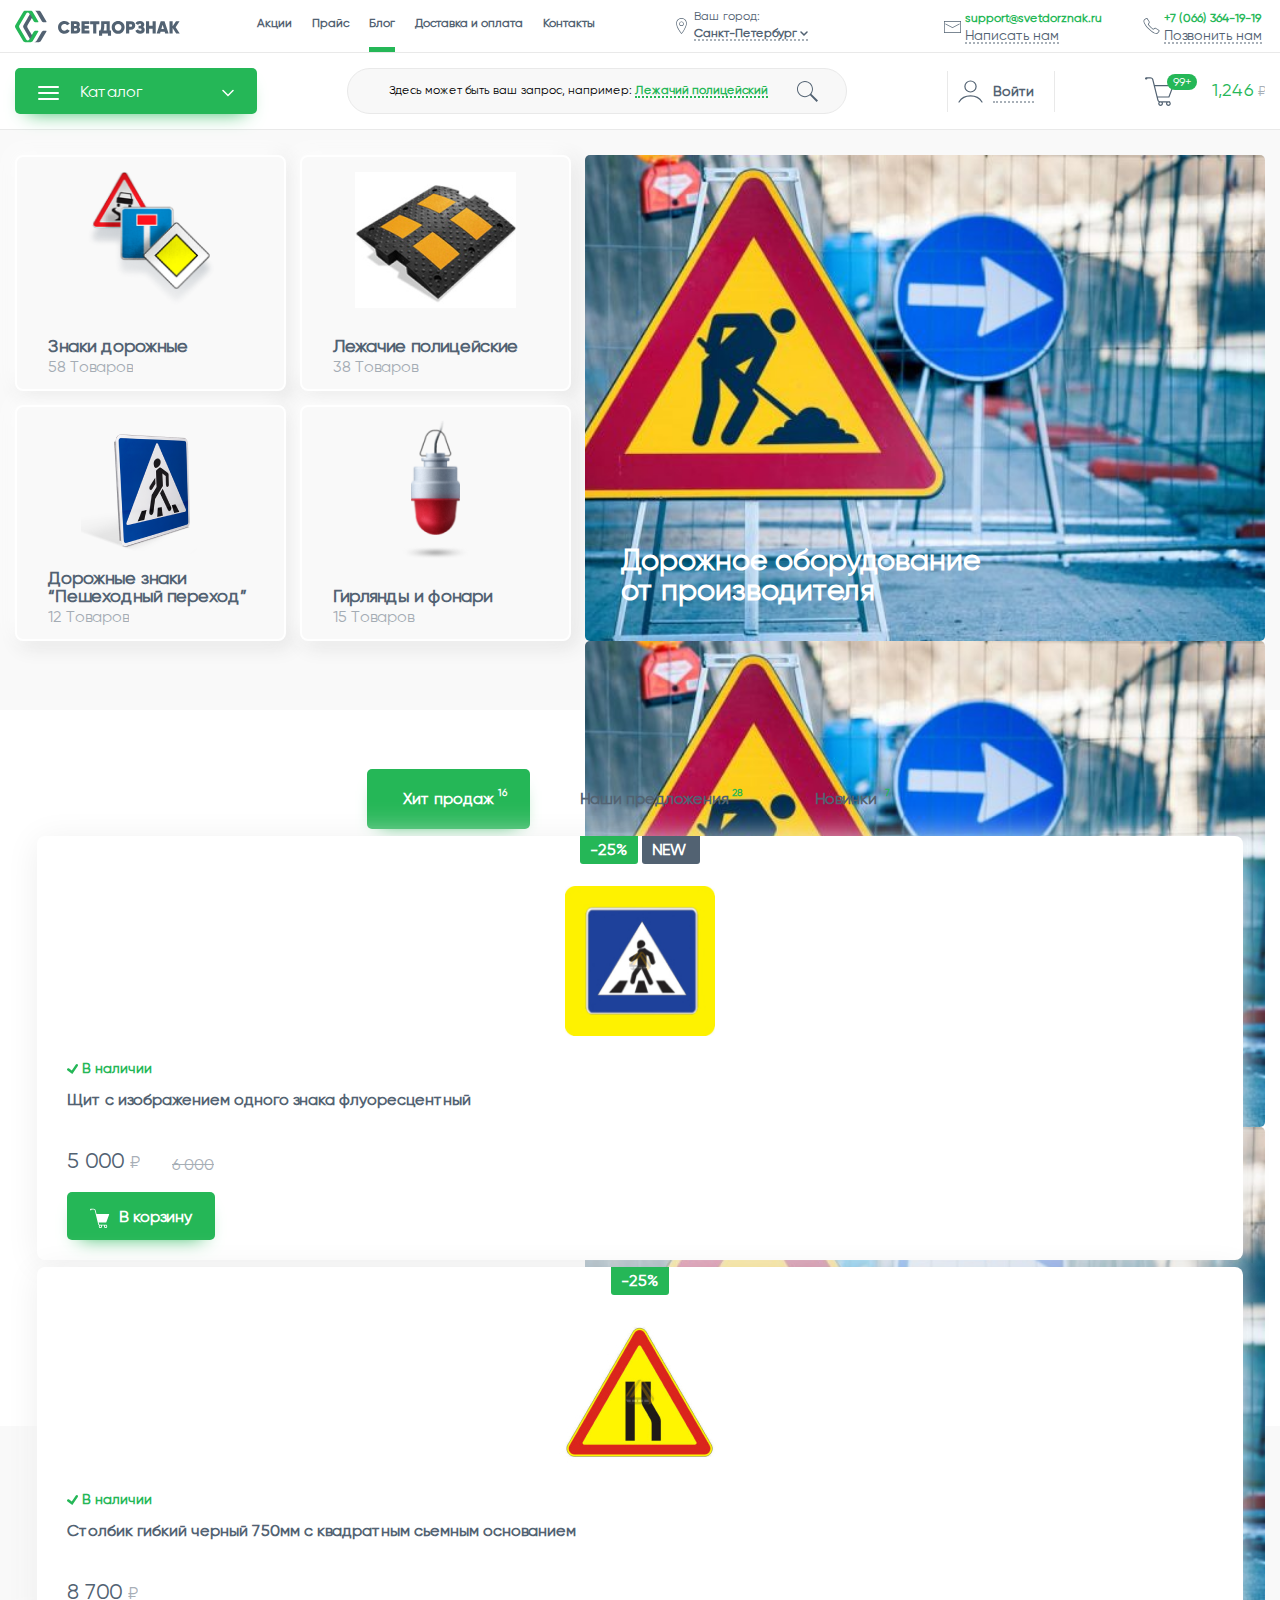
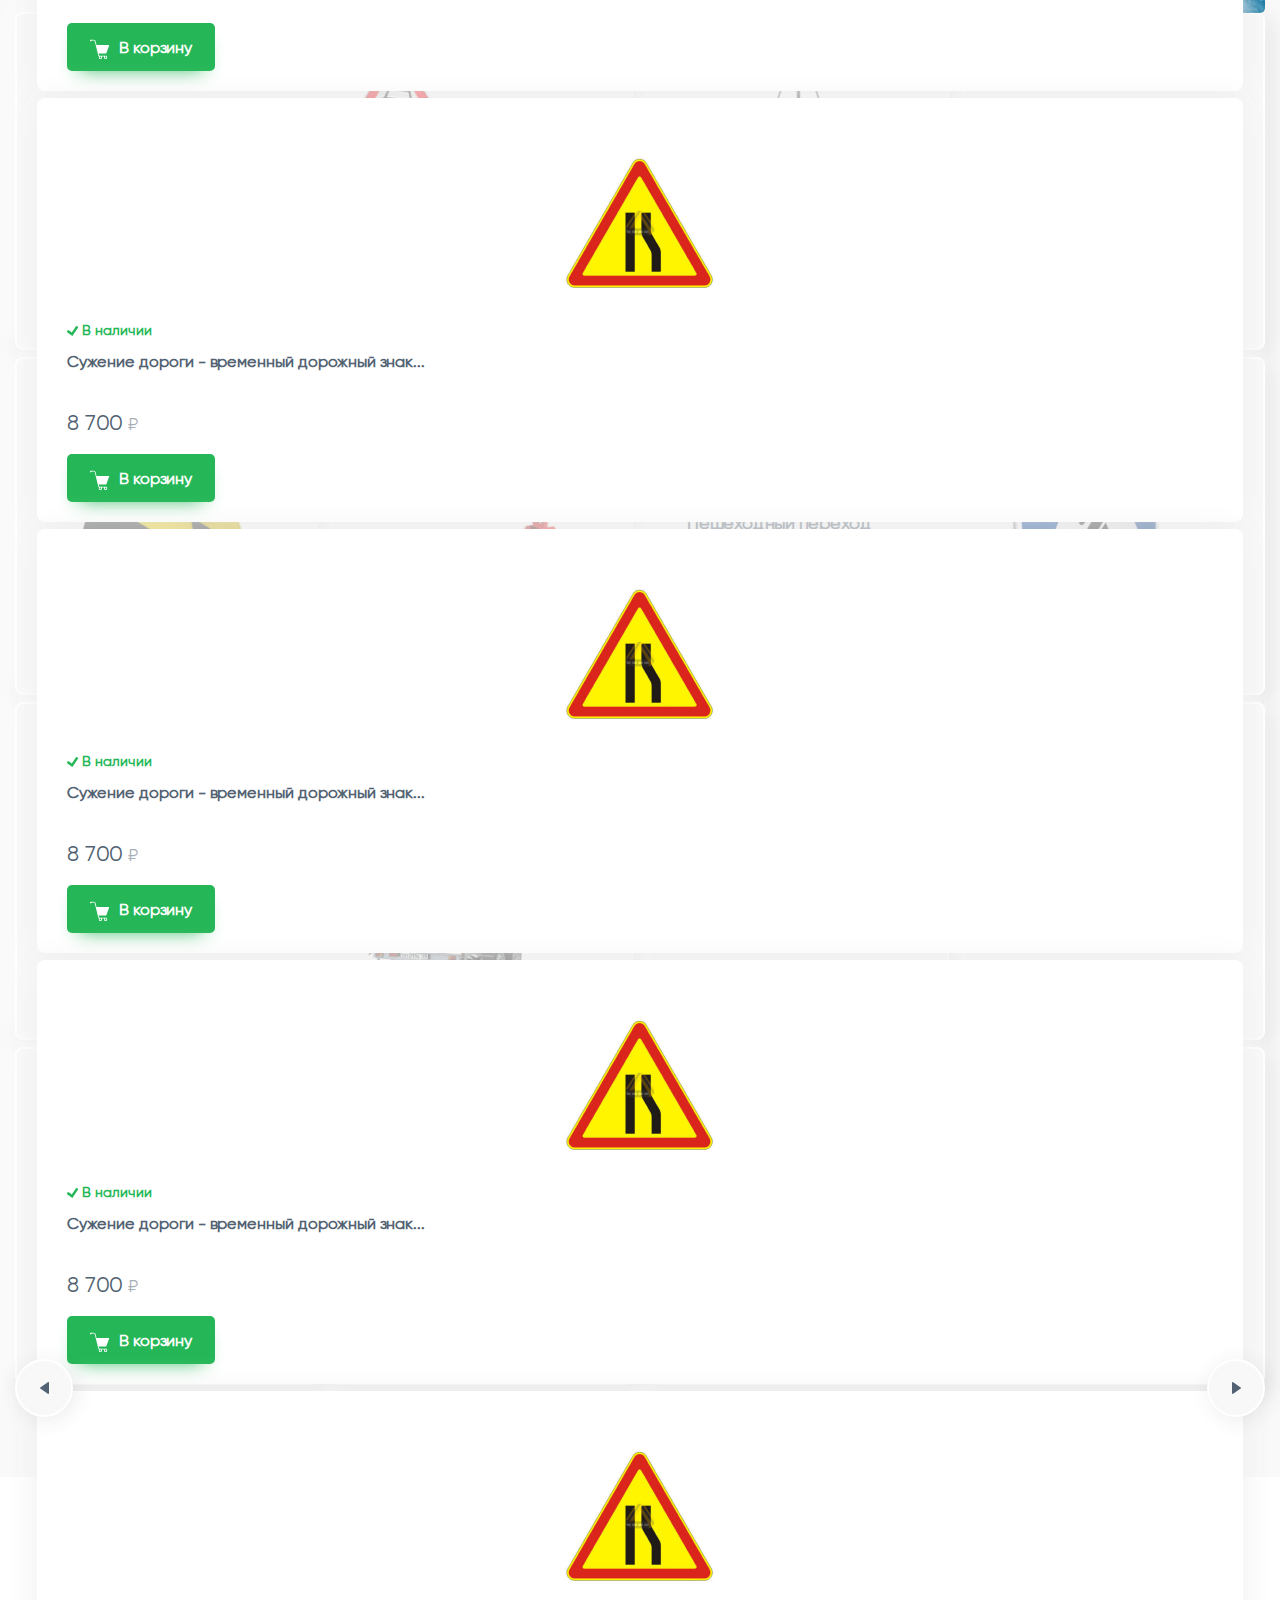
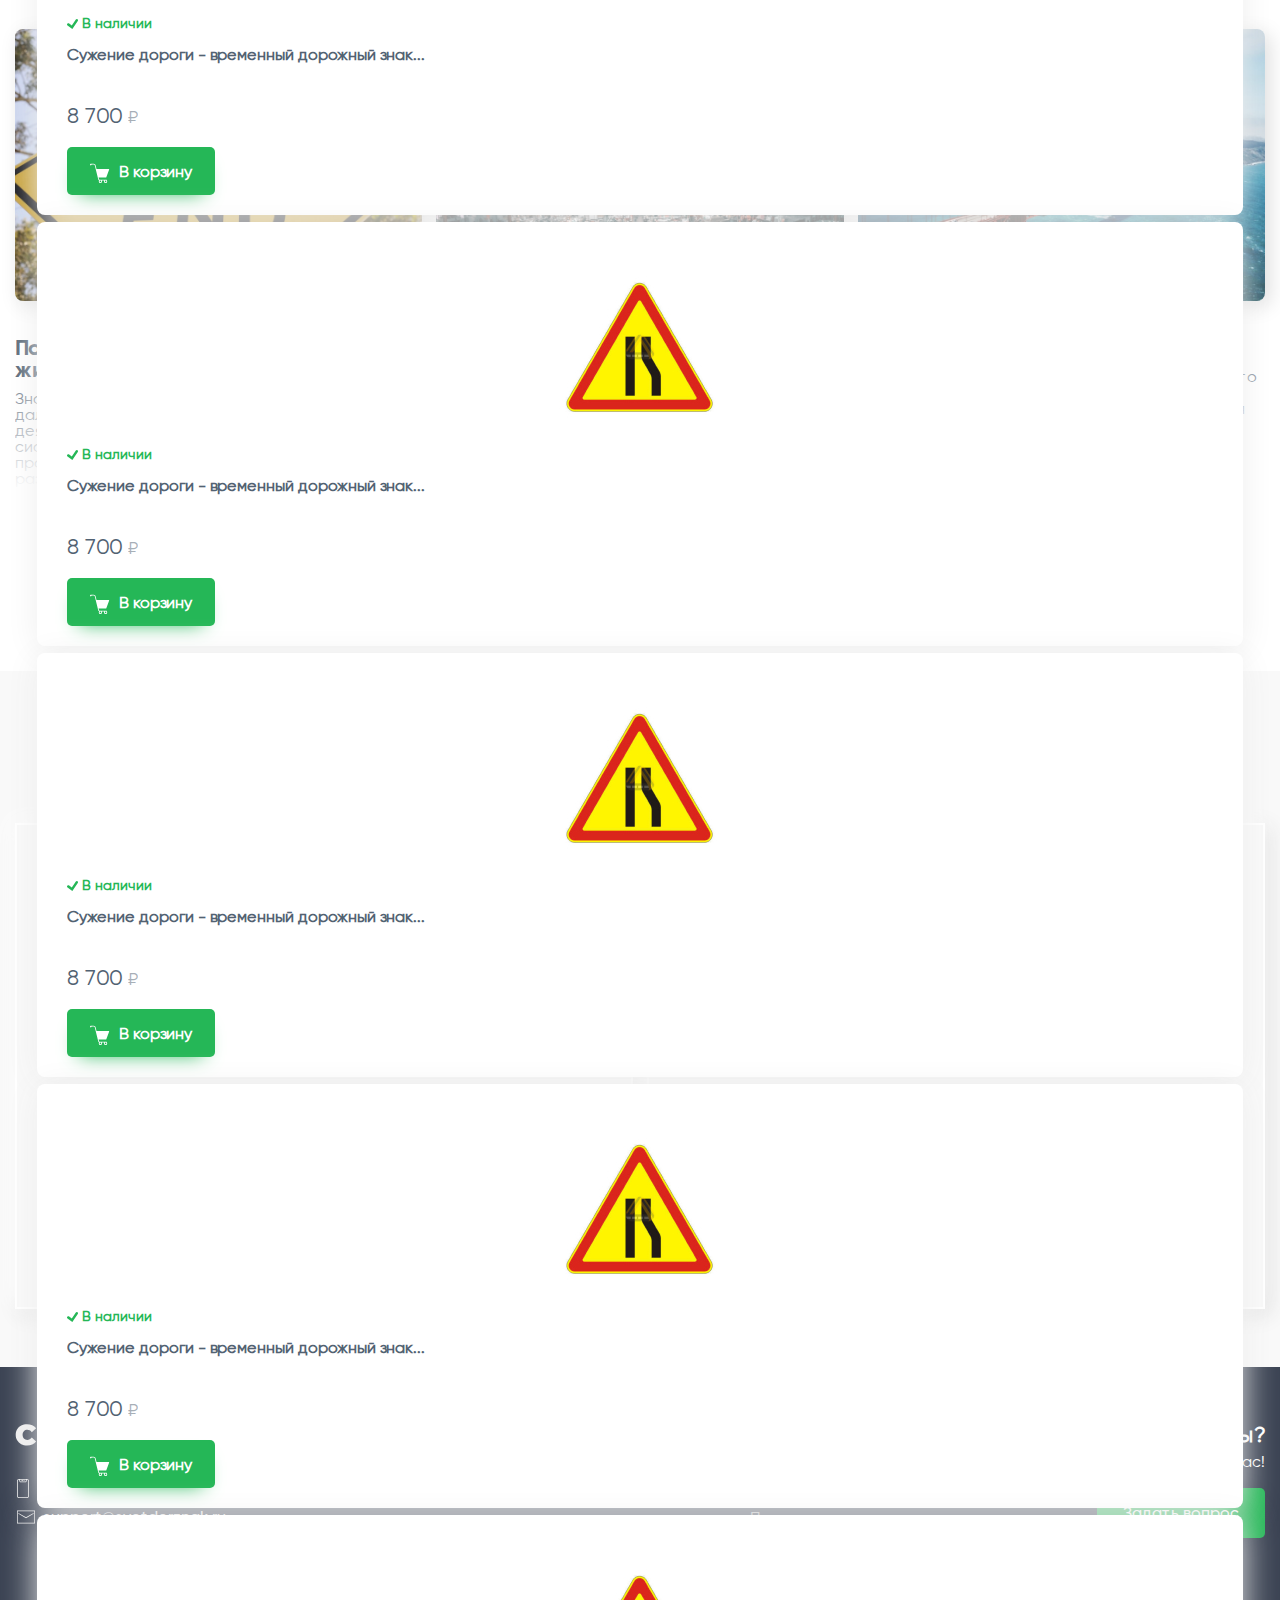
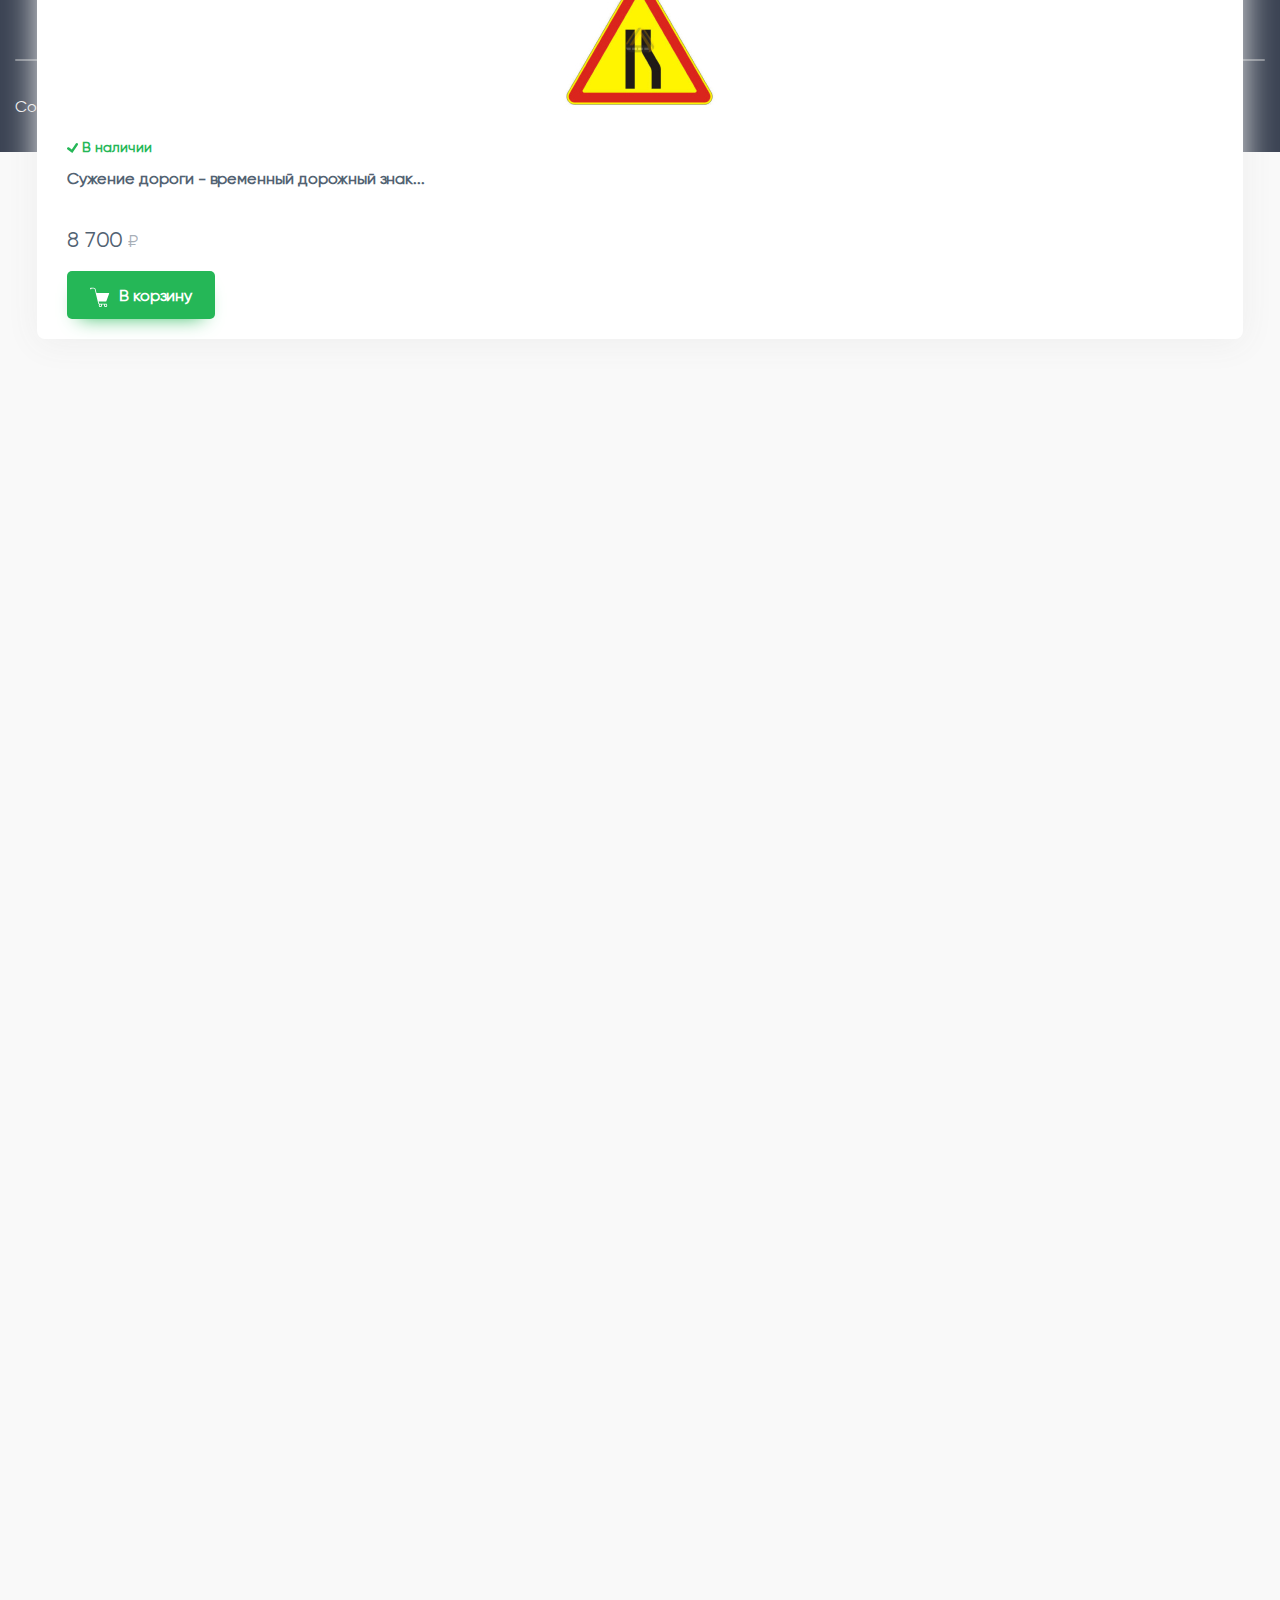
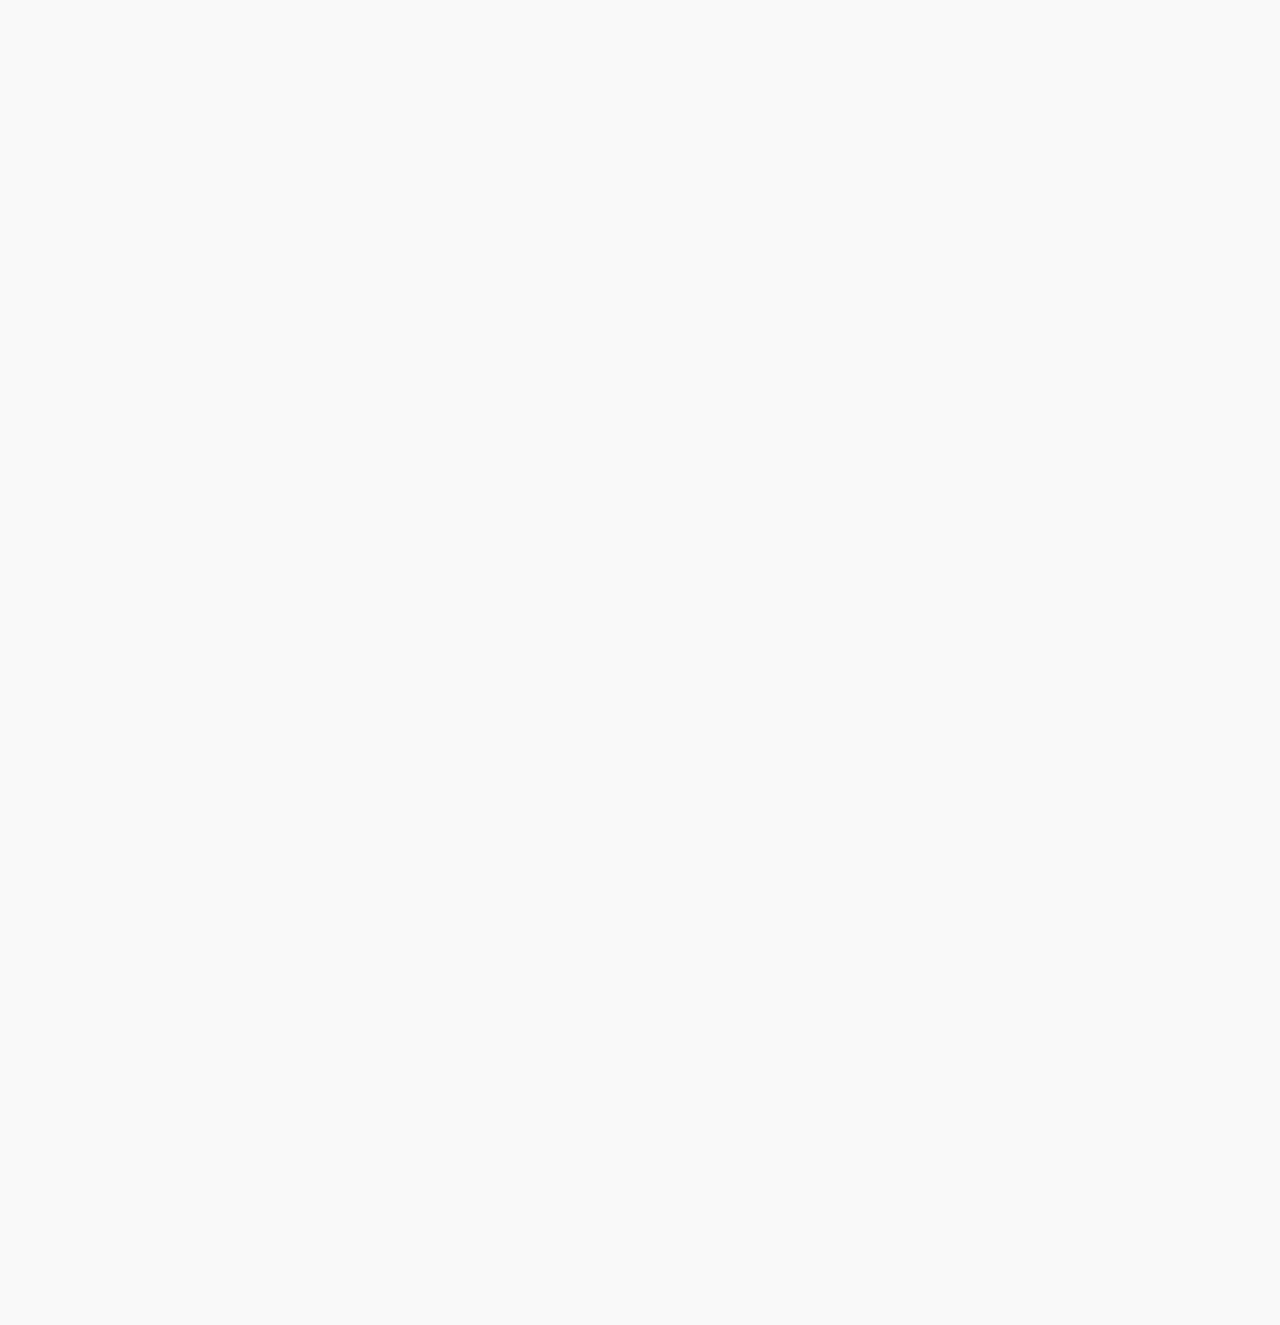
==== commit 0eeca389: "start" ====
--- a/index.html
+++ b/index.html
@@ -14,8 +14,10 @@
 		<link rel="stylesheet" href="/css/animista.css">
 		<link rel="stylesheet" href="/fonts/stylesheet.css">
 		<link rel="stylesheet" href="/css/custom.css">
-		<link rel="stylesheet" href="/css/tags.css">
+		<link href="/css/select2.min.css" rel="stylesheet" />
 		<link rel="stylesheet" type="text/css" href="/css/style.css?v=1">
+		<script type="text/javascript" src="//yastatic.net/jquery/2.1.1/jquery.min.js"></script>	
+		<script type="text/javascript" src="/js/jquery-ui.js"></script>		
 	</head>
 	<body>
 		<header id="header" class="header">
--- a/css/style.css
+++ b/css/style.css
@@ -221,6 +221,27 @@
 	border: none;
 }
 
+h1 {
+	font-style: normal;
+	font-weight: bold;
+	font-size: 36px;
+	line-height: 44px;	
+	color: #3B4353;
+	font-family: 'Gilroy-Medium';
+	margin: 20px 0 8px 0;
+}
+
+p {
+	font-style: normal;
+	font-weight: normal;
+	font-size: 18px;
+	line-height: 150%;
+	margin-bottom: 25px;
+	color: #3B4353;
+
+	opacity: 0.8;
+}
+
 ul {
 	padding: 0;
 	margin: 0;
@@ -237,10 +258,7 @@
 	max-height: 100%;
 }
 
-ul {
-	padding: 0;
-	margin: 0;
-}
+
 
 div[class*="-mobile"] {
   display: none;
@@ -2276,6 +2294,703 @@
 	display: none;
 }
 
+
+/* class applies to select element itself, not a wrapper element */
+.select2-container {
+	width: initial !important;
+}
+.select2-search--dropdown{
+	display: none !important;
+}
+.select2-container--default .select2-results>.select2-results__options {
+	max-height: 500px;
+}
+.select2-container .select2-selection--single {
+	display: block;
+	width: fit-content;
+	
+	height: initial;
+
+	outline: none !important;
+	background-color: #fff;
+	border: 1px solid #E9E9E9;
+	box-sizing: border-box;
+	border-radius: 5px;
+	
+	font-style: normal;
+	font-size: 16px;
+	
+	cursor: pointer;
+
+
+	}
+	
+.select2-container--default .select2-selection--single .select2-selection__rendered {
+	line-height: 1.3;
+	padding: 14px 22px;
+	line-height: 100%;
+	height: initial;
+	font-size: 16px;
+	font-family: sans-serif;
+		/* color: rgba(82,98,114,0.5); */
+		color: #526272;
+		min-width: 222px;
+	    font-family: 'Gilroy-Medium', sans-serif;
+}
+
+.select2-container--default .select2-selection--single .select2-selection__rendered:hover {
+	background: #f8f8f8;
+}
+.select2-container--default .select2-selection--single .select2-selection__rendered:focus {
+	background: #f8f8f8;
+}
+.cselect__select:hover  .select2-container--default .select2-selection--single .select2-selection__rendered{
+	background: #f8f8f8;
+}
+
+.select2-container--default .select2-selection--single .select2-selection__arrow b {
+    border-color: #526272 transparent transparent transparent;
+    border-style: solid;
+    border-width: 5px 5px 0 5px;
+    height: 0;
+    left: 50%;
+    margin-left: -4px;
+    margin-top: -2px;
+    position: absolute;
+    top: 50%;
+    width: 0;
+}
+
+.select2-container--default .select2-selection--single .select2-selection__arrow {
+    height: 100%;
+    position: absolute;
+    top: 1px;
+    right: 10px;
+    width: 20px;
+}
+.select2-results__option--selectable {
+	line-height: 1.3;
+	padding: 14px 22px;
+	
+	line-height: 100%;
+	height: initial;
+	font-size: 16px;
+	font-family: sans-serif;
+		color: rgba(82,98,114,0.5);
+		min-width: 222px;
+	    font-family: 'Gilroy-Medium', sans-serif;
+		border-bottom: 1px solid #E9E9E9;
+		width: calc(100% - 45px);
+}
+
+.select2-container--default .select2-results__option--highlighted.select2-results__option--selectable {
+    color: #25B757;
+    color: rgba(82,98,114,1);
+	background-color: #fff;
+	
+}
+
+.select2-dropdown {
+	border: 1px solid #E9E9E9;
+}
+
+.select2-container--default .select2-results__option--selected {
+	 color: #25B757;
+	background-color: #fff;
+}
+
+.cselect__label {
+	font-style: normal;
+	font-weight: 500;
+	font-size: 16px;
+	line-height: 19px;
+	margin-right: 14px;
+	color: rgba(82,98,114,0.5);
+
+}
+
+.cselect {
+    display: flex;
+    align-items: center;
+    justify-content: space-between;
+    max-width: fit-content;
+}
+
+.catalogtitle {
+	padding: 36px 0;
+	  display: flex;
+	align-items: center;
+    justify-content: space-between;
+	border-bottom: 1px solid rgba(196, 196, 196, 0.5);
+}
+
+.catalogtitle h1 {
+	margin: 0;
+	font-style: normal;
+	font-weight: bold;
+	font-size: 36px;
+	line-height: 100%;
+
+	color: #526272;
+}
+
+.catalogpage {
+	padding: 36px 0 0 0;
+}
+
+.catalogpage__aside {
+	width: 257px;
+}
+
+.catalogpage__main {
+	width: calc(100% - 293px);
+	margin-left: 36px;
+}
+
+.productlist__items {
+	 display: flex;
+    justify-content: space-between;
+	flex-wrap: wrap;
+	padding-bottom: 25px;
+}
+.catalogpage__content {
+	 display: flex;
+    justify-content: space-between;
+	flex-wrap: wrap;
+}
+
+.productlist__item {
+	width: 25%;
+	position: relative;
+	margin-bottom: 14px;
+	height: 424px;
+}
+
+.productlist__item .productcard {
+	position: absolute;
+	top:0;
+	left: 0;
+	z-index: 1;
+}
+.productlist__item .productcard:hover {
+
+	z-index: 2;
+}
+
+
+
+.ui-slider {
+	position: relative;
+}
+.ui-slider .ui-slider-handle {
+	position: absolute;
+	z-index: 2;
+	width: 20px;
+	height: 20px;
+	border-radius: 50%;
+	background: #25B757;
+	border: 2px solid #FFFFFF;
+	box-sizing: border-box;
+	box-shadow: 0px 0px 10px rgba(0, 0, 0, 0.15);
+	cursor: pointer
+}
+.ui-slider .ui-slider-range {
+	position: absolute;
+	z-index: 1;
+	font-size: .7em;
+	display: block;
+	border: 0;
+	overflow: hidden;
+}
+.ui-slider-horizontal {
+	    height: 7px;
+}
+.ui-slider-horizontal .ui-slider-handle { 
+	    top: -8px;
+	margin-left: -6px;
+}
+.ui-slider-horizontal .ui-slider-range {
+	top: 0;
+	height: 100%;
+}
+.ui-slider-horizontal .ui-slider-range-min { 
+	left: 0;
+}
+.ui-slider-horizontal .ui-slider-range-max {
+	right: 0;
+}
+.ui-widget-content { 
+
+	height: 8px;
+
+	background: #FFFFFF;
+	border: 1px solid #E9E9E9;
+	box-sizing: border-box;
+	box-shadow: inset 1px 1px 4px rgba(0, 0, 0, 0.15);
+	border-radius: 222px;
+}
+.ui-widget-header { 
+	border: none;
+	background: rgba(37,183,87,0.5);
+}
+.ui-corner-all {
+	-moz-border-radius: 4px;
+	-webkit-border-radius: 4px;
+	border-radius: 4px;
+}
+
+.filter__header {
+	padding: 16px 0;
+	border-bottom: 1px solid rgba(211,211,211,0.5);
+	display: flex;
+	justify-content: space-between;
+	align-items: center;
+	margin-bottom: 10px;
+	cursor: pointer;
+}
+
+.filter__form {
+	padding-top: 10px;
+	padding-bottom: 10px;
+	border-bottom: 1px solid rgba(211,211,211,0.5);
+}
+
+.filter__item .filter__header span {
+	font-style: normal;
+	font-weight: bold;
+	font-size: 22px;
+	line-height: 27px;
+
+	color: #526272;
+	opacity: 0.5;
+}
+
+ 
+.filter__item_open .filter__header span {
+	font-style: normal;
+	font-weight: bold;
+	font-size: 22px;
+	line-height: 27px;
+	opacity: 1;
+	color: #526272;
+}
+
+.filter__item svg {
+	transform: rotate(-180deg);
+}
+
+.filter__item svg path {
+	opacity: 1;
+}
+
+.filter__item_open svg {
+	transform: none;
+}
+
+.filter__item_open svg path {
+	opacity: 0.5;
+}
+
+.filter__item_close .filter__form {
+	display: none;
+}
+
+
+ .formCost input{
+	width: 98px;
+	height: 48px;
+	line-height: 48pc;
+	background: #FFFFFF;
+	border: 1px solid #E9E9E9;
+	box-sizing: border-box;
+	font-style: normal;
+	font-weight: 500;
+	font-size: 16px;
+	line-height: 19px;
+	align-items: center;
+	text-align: center;
+	color: rgba(82,98,114,0.5);
+	border-radius: 0;
+ }
+
+ 
+.formCost input::-webkit-input-placeholder {
+	/* Chrome/Opera/Safari */
+	font-style: normal;
+	font-weight: 500;
+	font-size: 16px;
+	line-height: 19px;
+	align-items: center;
+	text-align: center;
+	color: rgba(82,98,114,0.5);
+}
+
+.formCost input::-moz-placeholder {
+	/* Firefox 19+ */
+	font-style: normal;
+	font-weight: 500;
+	font-size: 16px;
+	line-height: 19px;
+	align-items: center;
+	text-align: center;
+	color: rgba(82,98,114,0.5);
+}
+
+.formCost input:-ms-input-placeholder {
+	/* IE 10+ */
+	font-style: normal;
+	font-weight: 500;
+	font-size: 16px;
+	line-height: 19px;
+	align-items: center;
+	text-align: center;
+	color: rgba(82,98,114,0.5);
+}
+
+.formCost input:-moz-placeholder {
+	/* Firefox 18- */
+	font-style: normal;
+	font-weight: 500;
+	font-size: 16px;
+	line-height: 19px;
+	align-items: center;
+	text-align: center;
+	color: rgba(82,98,114,0.5);
+}
+
+.sliderCont {
+	width: 100%;
+	max-width: 232px;
+
+	    height: 20px;
+
+}	
+
+.formCost {
+    margin: 7px 0;
+}
+
+
+.formCost__inputs {
+	display: flex;
+	justify-content: space-between;
+	align-items: center;
+
+	   
+}
+
+#slider {
+	width: 100%;
+}
+
+.filter__price {
+		width: 100%;
+	max-width: 232px;
+}
+
+
+
+span.dcheckbox__text {
+    padding: 0 0 0 26px;
+    position: relative;
+    display: inline-block;
+    vertical-align: baseline;
+	font-style: normal;
+	font-weight: 500;
+	font-size: 18px;
+	line-height: 18px;
+	color: rgba(82,98,114,1);
+	opacity: 0.5;
+ }
+ 
+
+ 
+ .dcheckbox input[type=checkbox]  {
+	 display: none;
+ }
+ 
+ span.dcheckbox__text:before {
+    content: "";
+    display: block;
+    position: absolute;
+	width: 18px;
+	height: 18px;
+	opacity: 0.5;
+	border: 2px solid rgba(82,98,114, 1);
+	box-sizing: border-box;
+	border-radius: 4px;
+    left: 0;
+    top: 0;
+}
+
+
+.dcheckbox label {
+	padding-left: 0;
+	cursor: pointer;
+	margin-bottom: 5px;
+	transition: all 0.5s;
+}
+
+
+.dcheckbox label:hover .dcheckbox__text:before {
+	background-image: url(/images/check1.png);
+	background-repeat: no-repeat;
+	background-position: center;
+}
+
+.dcheckbox input[type=checkbox]:checked + .dcheckbox__text:before {
+   background-image: url(/images/check2.png);
+	background-repeat: no-repeat;
+	background-position: center;
+	border-color: #25B757;
+	opacity: 1;
+}
+.dcheckbox input[type=checkbox]:checked + .dcheckbox__text {
+
+	opacity: 1;
+}
+
+.filter__item {
+	margin-bottom: 16px;
+}
+
+
+.pagination {
+	justify-content: center;
+}
+
+.pagination > a {
+	line-height: 34px;
+}
+
+.pagination ul {
+	display: inline-block;
+	float: left;
+	    margin: 0 22px;
+}
+
+.pagination ul li {
+	float: left;
+	margin: 0 5px;
+	list-style: none;
+}
+.pagination ul li > span {
+	vertical-align: sub;
+	  font-style: normal;
+	font-weight: 500;
+	font-size: 18px;
+	line-height: 32px;
+	text-align: center;
+	display: block;
+	width: 36px;
+	height: 36px;
+	
+	color: #526272;
+	
+	font-family: 'Gilroy-Medium';
+}
+.pagination ul li a {
+  font-style: normal;
+	font-weight: 500;
+	font-size: 18px;
+	line-height: 32px;
+	text-align: center;
+	display: block;
+	width: 36px;
+	height: 36px;
+	border: 2px solid transparent;
+	color: #526272;
+	border-radius: 50%;
+	font-family: 'Gilroy-Medium';
+}
+
+.pagination > span {
+	float: left;
+	display: block;
+	padding-right: 3px;
+}
+
+.pagination ul li.active a {
+	background: #25B757;
+	border: 2px solid #FFFFFF;
+	color: #fff;
+}
+.pagination ul li a:hover {
+	background: #A2A5AC;
+	border: 2px solid #FFFFFF;
+	color: #fff;
+}
+
+.paginationblock {
+	padding: 24px 0;
+}
+.pagination__content {
+	margin: auto;
+}
+
+.description {
+	font-style: normal;
+	font-weight: normal;
+	font-size: 18px;
+	line-height: 150%;
+	
+	text-align: center;
+}
+
+.dtext_hidden {
+	position: relative;
+	height: 162px;
+	overflow: hidden;
+
+}
+
+.mask-hidden {
+    background: linear-gradient(180deg, rgba(255,255,255,0) 0%, rgba(255,255,255,1) 100%);
+    position: absolute;
+    top: 0;
+    left: 0;
+    width: 100%;
+    height: 100%;
+		padding-bottom: 40px;
+}
+
+.mask-button {
+	position: absolute;
+	z-index: 2;
+	bottom: 40px;
+	left: 0;
+	right: 0;
+	margin: auto;
+}
+
+.catalogtext {
+	background: #fff;
+	padding-bottom: 80px;
+	padding-top: 30px;
+	position: relative;
+}
+
+.pagetitle2 h2 {
+	margin: 28px 0 25px 0;
+}
+.catalogpage {
+	margin-bottom: 60px;
+}
+
+.breadcrumbs {
+	border-bottom: 1px solid rgba(196, 196, 196, 0.5);
+	
+}
+
+.breadcrumbs ul {
+	padding: 36px 0 36px 0;
+	list-style: none;
+}
+
+.breadcrumbs ul li {
+	display: inline;
+	font-size: 18px;
+}
+
+.breadcrumbs ul li+li:before {
+	padding: 0 5px 0 1px;
+	content: "/";
+		font-size: 18px;
+		vertical-align: baseline;
+		color: rgba(82, 98, 114, 0.5);
+		
+}
+
+
+.breadcrumbs ul li a>span {
+	font-style: normal;
+	font-weight: bold;
+	font-size: 18px;
+	line-height: 22px;
+	color: rgba(82, 98, 114, 0.5);
+	padding-left: 0;
+}
+
+.breadcrumbs ul li>span {
+	font-style: normal;
+	font-weight: bold;
+	font-size: 18px;
+	line-height: 22px;
+	color: rgba(82, 98, 114, 1);
+	padding-left: 0;
+	
+}
+
+.breadcrumbs ul li a:hover span {
+	color: rgba(82, 98, 114, 1);
+	text-decoration: none;
+}
+
+.breadcrumbs ul li a:hover {
+	color: rgba(82, 98, 114, 1);
+	text-decoration: none;
+}
+
+.filter__items .filter__item:last-child .filter__form {
+		border-bottom: none;
+	}
+.filter__buttons {
+	display: none;
+}
+
+.buttonfilter {
+	display: none;
+}
+
+.filter__close {
+	display: none;
+}
+
+.backlink  {
+	
+	padding: 10px 0;
+}
+
+
+.backlink a {
+	display: block;
+	opacity: 0.5;
+}
+.backlink a:hover {
+	opacity: 1;
+}
+
+
+
+.backlink a * {
+	display: inline-block;
+	vertical-align: middle;
+}
+.backlink span {
+	font-style: normal;
+	font-weight: bold;
+	font-size: 14px;
+	line-height: 100%;
+	padding-left: 8px;
+	text-transform: uppercase;
+
+	color: #3B4353;
+}
+
+.contentpage {
+	padding: 70px 0;
+}
+
+
+
+	
+@media (max-width: 1415px) {
+	.headercontacts__main {		
+		width: 354px;
+
+	}
+}
+
 @media (max-width: 1385px) {
 	.logo svg{
 		width: 165px;
@@ -2391,11 +3106,106 @@
 		width: 324px;
 
 	}
+	.productlist__item .productcard {
+		max-width: 100%;
+		padding: 15px;
+	}
+	.productlist__item .btn_cart {
+		max-width: 100%;
+		    padding-left: 12px;
+		 padding-right: 12px;	
+	}
+	.productcard__value {
+		font-size: 22px;
+	}
+	.productcard__oldprice {
+		position: absolute;
+		top: 23px;
+		left: 0;
+		right: 0;
+		margin: auto;
+		text-align: right;
+		
+	}
+	.productcard__prices {
+		max-width: 147px;
+	}
+	.description {
+		font-size: 12px;
+	}
 	
 }
 
 
 @media (max-width: 1023px) {
+	.catalogtext {
+		padding: 10px 0 60px 0;
+	}
+	.cselect__label {
+		font-size: 12px;
+	}
+	.select2-container--default .select2-selection--single .select2-selection__rendered {
+		font-size: 12px;
+	}
+	.select2-results__option--selectable {
+		font-size: 12px;
+	}
+	span.dcheckbox__text {
+		font-size: 12px;
+	}
+	.pagination ul li a {
+		font-size: 14px;
+	}
+	.productlist__item {
+		width: 50%;
+		position: relative;
+		margin-bottom: 14px;
+		
+		height: initial;
+	}
+	.productlist__item .productcard {
+		position: relative;
+	}
+	.catalogpage__aside {
+		width: 204px;
+	}
+	.catalogpage__main {
+		width: calc(100% - 222px);
+		margin-left: 15px;
+	}
+	.filter__item_open .filter__header span {
+		font-size: 18px;
+	}
+	.filter__item .filter__header span {
+		font-size: 18px;
+	}
+	.catalogtitle h1 {
+		font-size: 22px;
+	}
+	.breadcrumbs ul li a>span {
+		font-size: 12px;
+		    line-height: 1;
+	}
+	.breadcrumbs ul li{
+		font-size: 12px;
+		    line-height: 1;
+	}
+	.breadcrumbs ul li>span {
+			font-size: 12px;
+		    line-height: 1;
+	}
+	.breadcrumbs ul li+li:before {
+			font-size: 12px;
+		    line-height: 1;
+	}
+	.breadcrumbs ul {
+		padding: 24px 0;
+	}
+	.catalogtitle {
+		padding: 27px 0;
+	}
+	
+	
 	.search-mobile.search-mobile_active {
 		display: none;
 	}
@@ -2603,10 +3413,10 @@
 	div.burger-mobile_active{
 		display: none;
 	}
-	#header {
+	/* #header {
 		height: 147px;
 		
-	}
+	} */
 	.topmenu {
 		position: absolute;
 		min-height: calc(100vh - 147px);
@@ -2850,26 +3660,10 @@
 	.qtitle {
 		font-style: normal;
 		font-weight: bold;
-		font-size: 18px;
-		line-height: 100%;
-		/* identical to box height, or 18px */
-
-		color: #FFFFFF;
-	}
-	.qtext {
-		font-style: normal;
-		font-weight: 500;
-		font-size: 12px;
-		line-height: 100%;
-
-		color: #FFFFFF;
-	}
-	.btn_main3 {
-		padding: 8px 26px;
-		font-size: 12px;
-		border-radius: 3px;
-		box-shadow: 0 10px 20px -13px #25B757;
-	}
+		font-size: 1<a href=""><svg width="18" height="18" viewBox="0 0 18 18" fill="none" xmlns="http://www.w3.org/2000/svg">
+	<path d="M2.00034 9.07095L16.1424 9.07107M2.00034 9.07095L7.3367 3.73459M2.00034 9.07095L7.3367 14.4073" stroke="#3B4353" stroke-width="2" stroke-linecap="round"/>
+	</svg>
+	<span>Вернуться на главную</span></a>}
 	.btn_main {
 		padding: 8px 26px;
 		font-size: 12px;
@@ -2928,6 +3722,114 @@
 }
 
 @media (max-width:719px) {
+	h1 {
+		font-size: 22px;
+		margin: 15px 0 10px 0;
+		line-height: 27px;
+	}
+	p {
+		font-size: 12px;
+	}
+	.backlink {
+		padding: 5px 0;
+	}
+	.contentpage {
+		padding: 20px 0;
+	}
+	.backlink span {
+		font-size: 12px;
+		padding-left: 5px;
+	}
+	.filter__close {
+		padding: 15px 22px 0 0;
+		text-align: right;
+	}
+	.filter__close span {
+		font-style: normal;
+		font-weight: 500;
+		font-size: 14px;
+		line-height: 100%;
+		padding-left: 7px;
+		color: #526272;
+	}
+	
+	.buttonfilter {
+		display: block;
+	}
+	.productlist__item {
+		padding: 4px;
+		margin: 0;
+	}
+	.productlist__items {
+		margin: -4px;
+	}
+	
+	.catalogtitle h1 {
+		font-family: 'Gilroy-Medium';
+	}
+	
+	.btn_cart {
+		font-family: 'Gilroy-Medium';
+		font-weight: normal;
+	}
+	.buttonfilter {
+		font-style: normal;
+		font-weight: 500;
+		font-size: 14px;
+		line-height: 100%;
+		/* identical to box height, or 14px */
+
+
+		color: #526272;
+	}
+	
+	.catalogpage__aside {
+		width: 0;
+	}
+	.breadcrumbs ul {
+		padding: 20px 0;
+	}
+	.sorts .cselect__label {
+		display: none;
+	}
+	.sorts {
+		display: flex;
+		align-items: center;
+		justify-content: space-around;
+	}
+	.sorts .cselect {
+		margin-left: -10px;
+	}
+	.catalogpage {
+		padding: 6px 0 0 0;
+	}
+	
+	.select2-container--default .select2-selection--single .select2-selection__rendered {
+		
+		min-width: 169px;
+		padding: 13px 22px;
+}
+.catalogtitle {
+	border-bottom: none;
+	padding: 0;
+}
+.pagetitle {
+	padding: 25px 0;
+	    border-bottom: 1px solid rgba(196, 196, 196, 0.5);
+}
+.sorts {
+	padding: 17px 0;
+}
+.filter {
+	display: none;
+}
+	.catalogpage__main {
+		width: 100%;
+		margin: 0;
+	}
+	.catalogtitle {
+		display: block;
+	}
 	
 	#header {
 		height: initial;
@@ -3162,9 +4064,13 @@
 	.productcard__image {
 		width: 77px;
 		height: 87px;
-		margin: auto;
+		margin: 0 auto 10px auto;
 		padding: 5px 0;
 	}
+	.productcard__stock {
+    margin-bottom: 5px;
+	line-height: 1;
+}
 	.productcard__sticker {
 		font-size: 10px;
 		min-width: 40px;
@@ -3322,6 +4228,118 @@
 	.footer__item2 {
 		margin: 50px auto 0px auto;
 	}
+	.pagination ul li a {
+		width: 28px;
+		height: 28px;
+		line-height: 24px;
+	}
+	.pagination > a {
+		line-height: 28px;
+	}
+	.catalogpage {
+		margin-bottom: 14px;
+	}
+	.pagetitle2 h2 {
+		margin: 28px 0 10px 0;
+	}
+	.arrow {
+			width: 40px;
+			height: 40px;
+
+	}
+	.mask-button svg {
+		width: 10px;
+	}
+	.mask-button {
+		bottom: 24px;
+	}
+	.dtext_hidden {
+		height: 228px;
+	}
+	.catalogpage__aside {
+		width: 0;
+	}
+	.filter {
+		display: none;
+		position: absolute;
+		z-index: 999;
+		background: #f8f8f8;
+		top: 0;
+		left: 0;
+		right: 0;
+		width: 100%;
+		margin: 0;
+		padding-bottom: 72px;
+		height: initial;
+		min-height: 100vh;
+		box-shadow: 0px 4px 40px rgba(64, 77, 99, 0.2);
+
+	}
+	.filter__items {
+		padding: 17px 22px 22px 22px;
+	}
+	.filter__item {
+		margin-bottom: 8px;
+	}
+	.filter__buttons {
+		background: #F8F8F8;
+		box-shadow: 0px 4px 40px rgba(64, 77, 99, 0.2);
+		padding: 16px 23px;
+		display: flex;
+		justify-content: space-between;
+		align-items: center;
+		position: fixed;
+		bottom: 0;
+		left: 0;
+		right: 0;
+		width: 100%;
+	}
+	.filter__buttons.absolute {
+		position: absolute;
+		box-shadow: none;
+		background: none;
+	}
+	
+	a.btn_main {
+		color: #fff;
+	}
+	input.btn_main {
+		border: none;
+	}
+	.btn_border, a.btn_border {
+		font-style: normal;
+		font-weight: bold;
+		font-size: 12px;
+		line-height: 100%;
+		font-family: 'Gilroy-Medium';
+		box-shadow: none;
+		    border-radius: 3px;
+		color: #25B757;
+		padding: 13px 26px;
+		display: block;
+		order: 0;
+		flex-grow: 0;
+		border: 1px solid  #25B757;
+	}
+	.filter__button {
+		width: 50%;
+		padding: 0 4px;
+	}
+	.filter__button * {
+		width: 100%;
+		text-align: center;
+	}
+	.filter__buttons {
+		margin: 0 -4px;
+	}
+	.filter__close div {
+		width: fit-content;
+	}
+	.filter__close {
+		text-align: right;
+		display: block;
+	}
+	
 }
 
 @media (max-width: 480px) {}
@@ -3561,46 +4579,6 @@
 	}
 }
 
-.breadcrumbs ul {
-	padding: 10px 0 0 0;
-	list-style: none;
-}
-
-.breadcrumbs ul li {
-	display: inline;
-	font-size: 18px;
-}
-
-.breadcrumbs ul li+li:before {
-	padding: 0 2px;
-	color: black;
-	content: "/\00a0";
-	font-size: 13px;
-}
-
-.breadcrumbs ul li a>span {
-	color: rgb(156, 155, 155);
-	text-decoration: none;
-	font-size: 13px;
-	font-weight: 400;
-}
-
-.breadcrumbs ul li>span {
-	color: rgb(0, 0, 0);
-	text-decoration: none;
-	font-size: 13px;
-	font-weight: 400;
-}
-
-.breadcrumbs ul li a:hover span {
-	color: rgb(0, 0, 0);
-	text-decoration: none;
-}
-
-.breadcrumbs ul li a:hover {
-	color: rgb(0, 0, 0);
-	text-decoration: none;
-}
 
 @media (min-width: 1024px) {
 
@@ -3696,19 +4674,6 @@
 	width: 160px;
 }
 
-.breadcrumbs ul li+li:before {
-	content: url(/images/breadcrumbs.png);
-	padding: 0 7px 0 5px;
-}
-
-.breadcrumbs ul li>span {
-	font-size: 13px;
-	color: rgb(128 128 128);
-}
-
-.breadcrumbs {
-	text-align: center;
-}
 
 .accordeon__title {
 	background: linear-gradient(180deg, rgba(223, 218, 215, 1) 0%, rgba(255, 255, 255, 1) 100%);
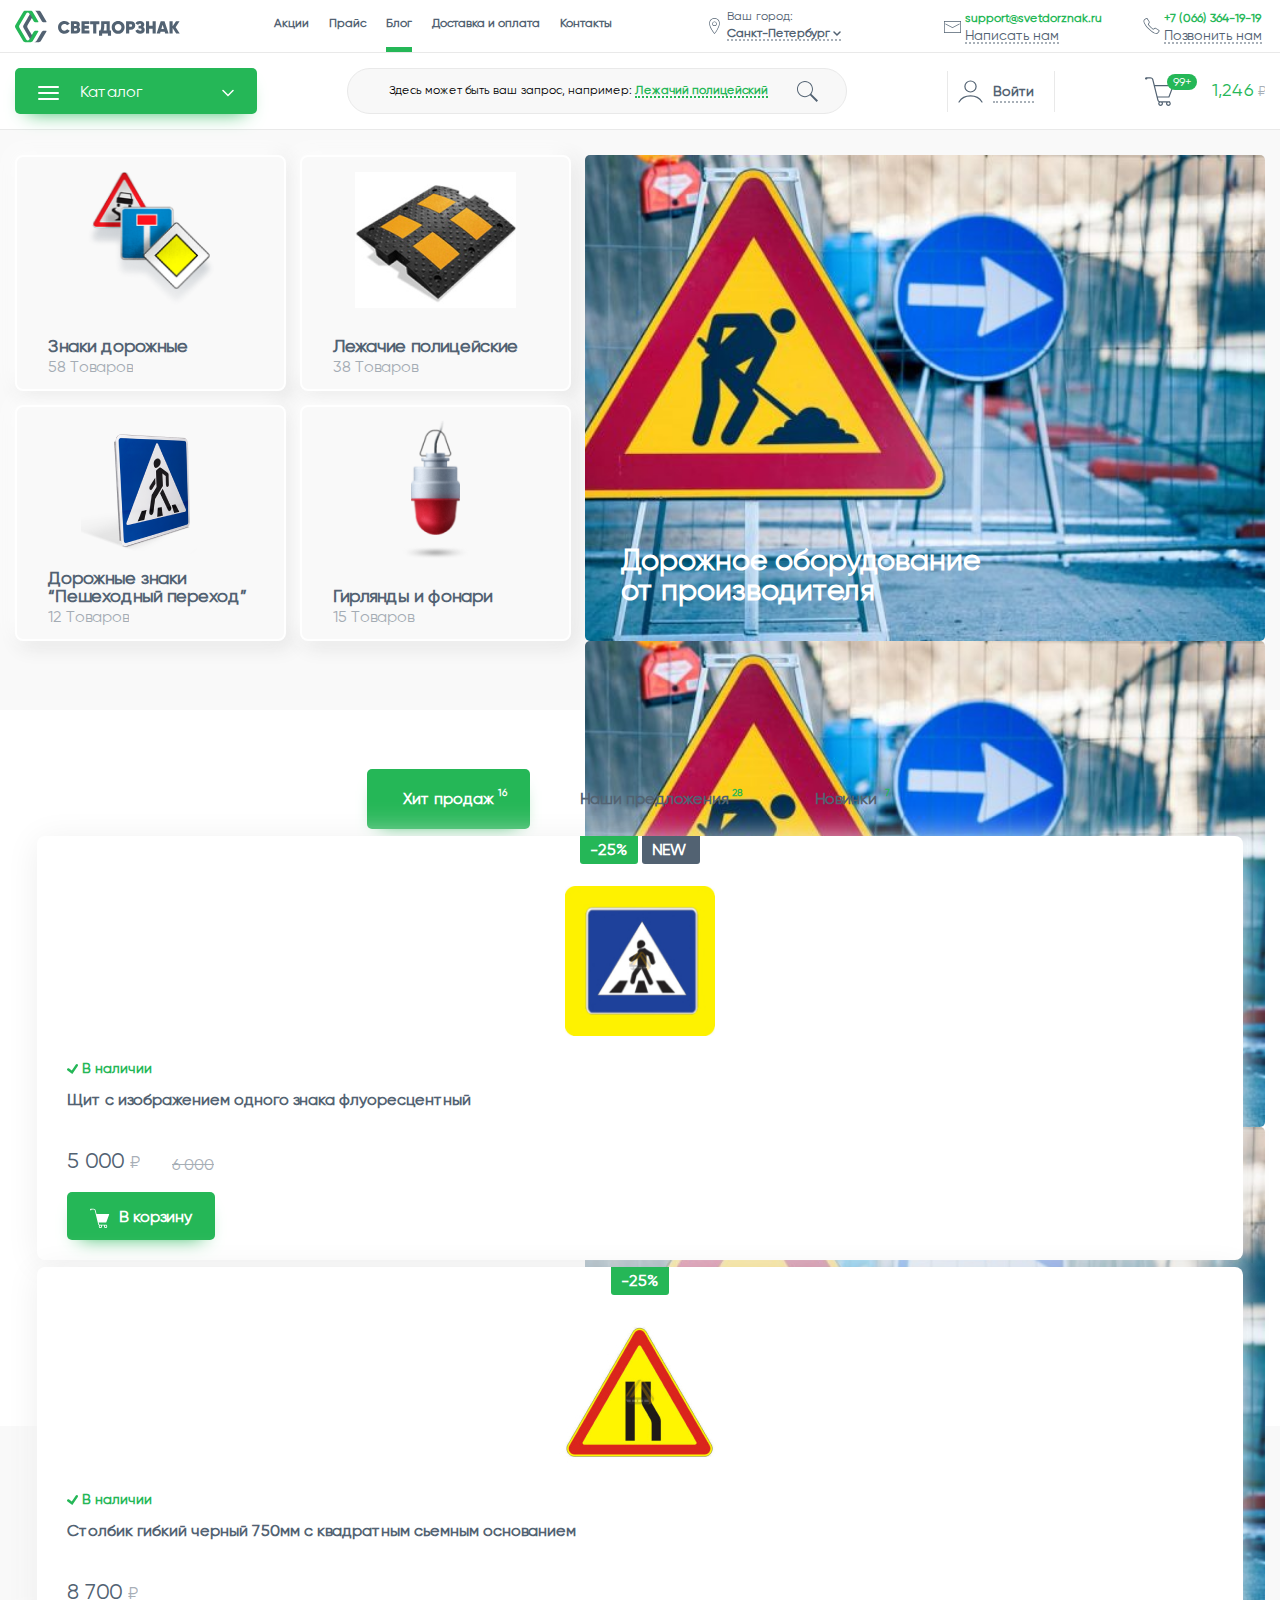
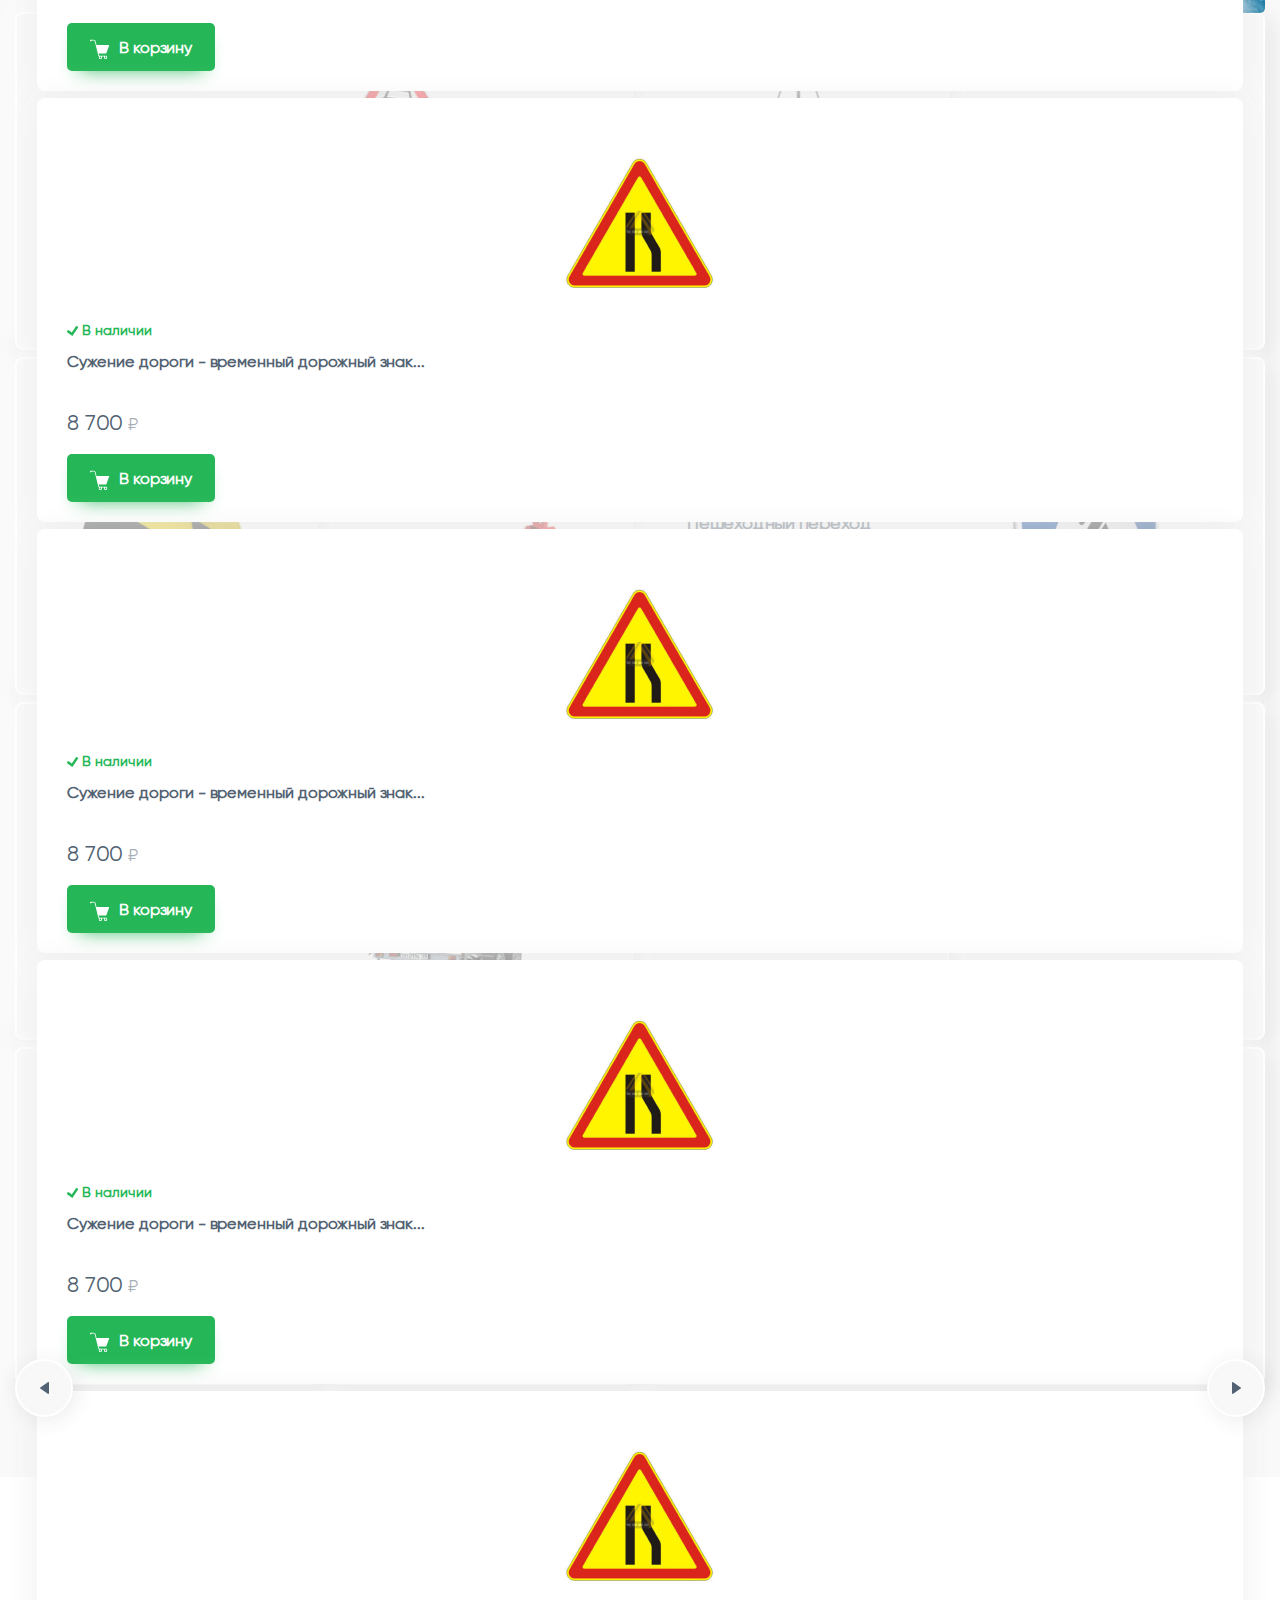
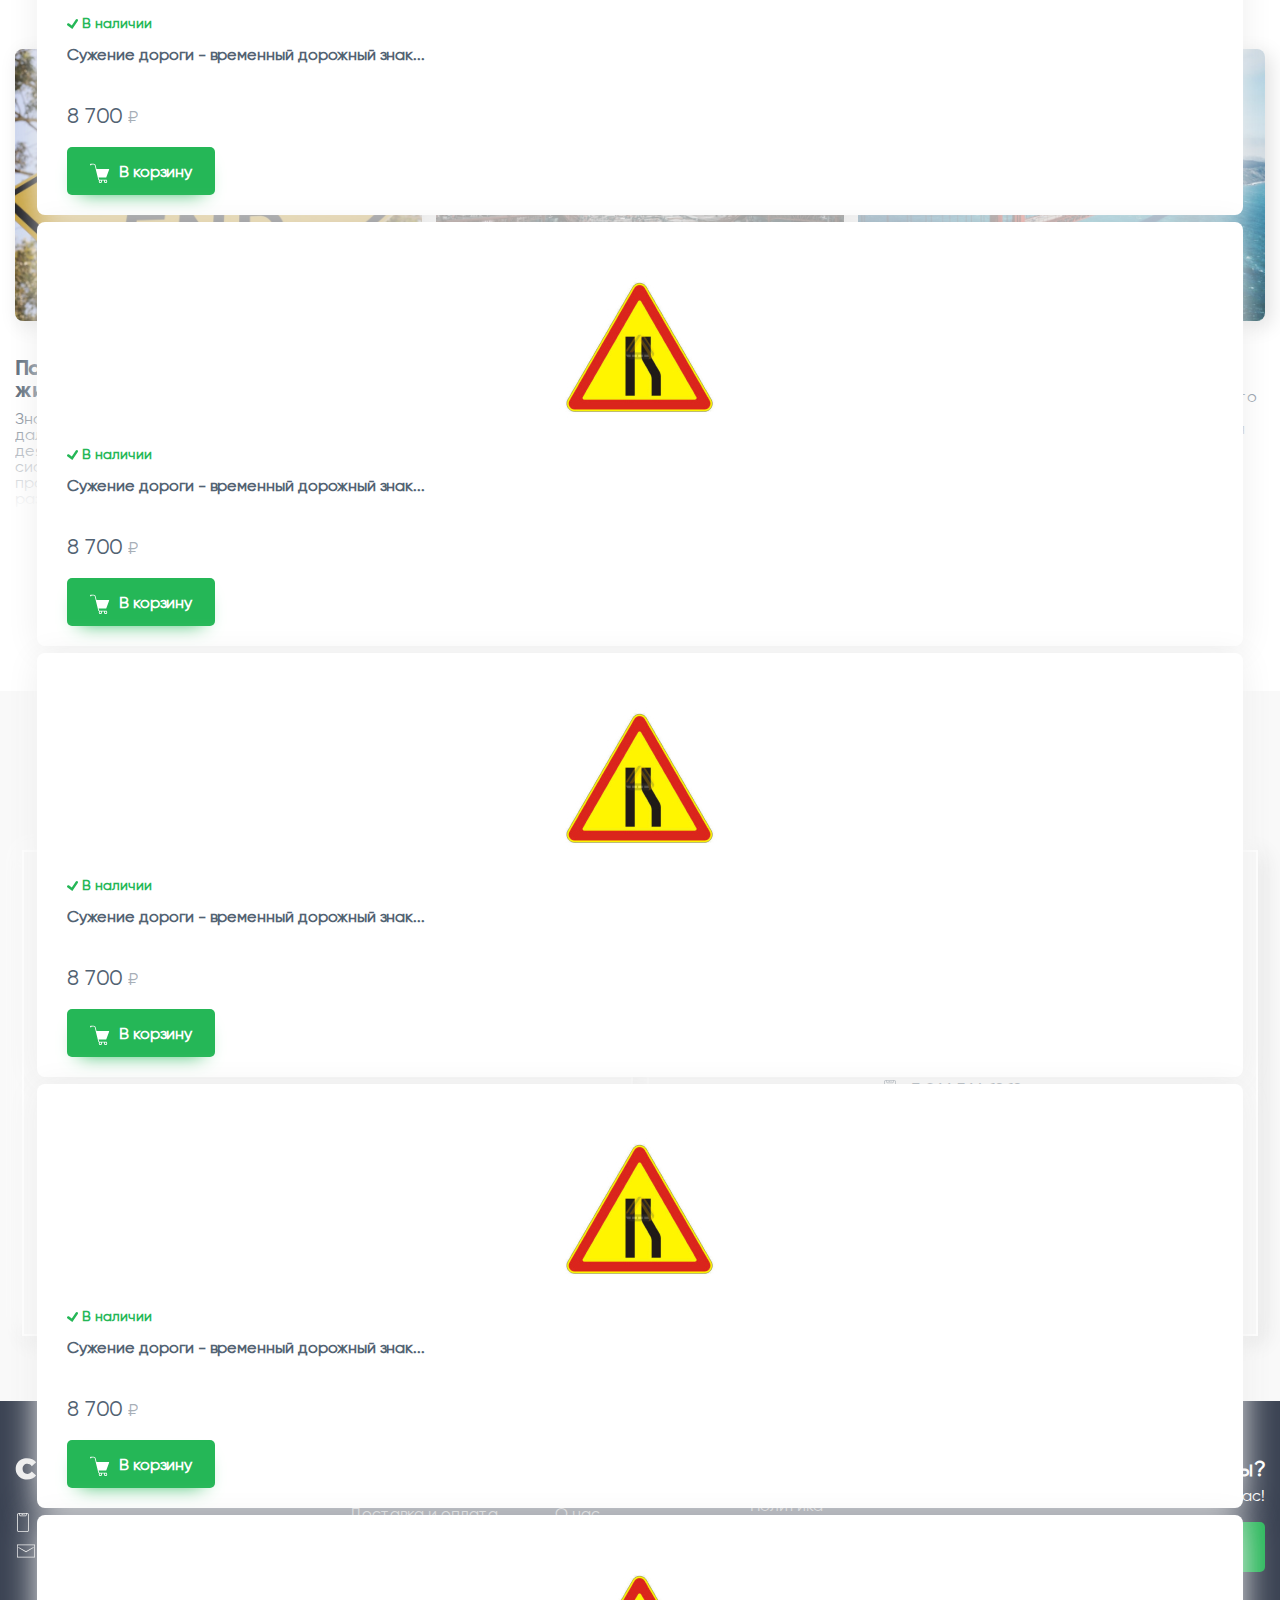
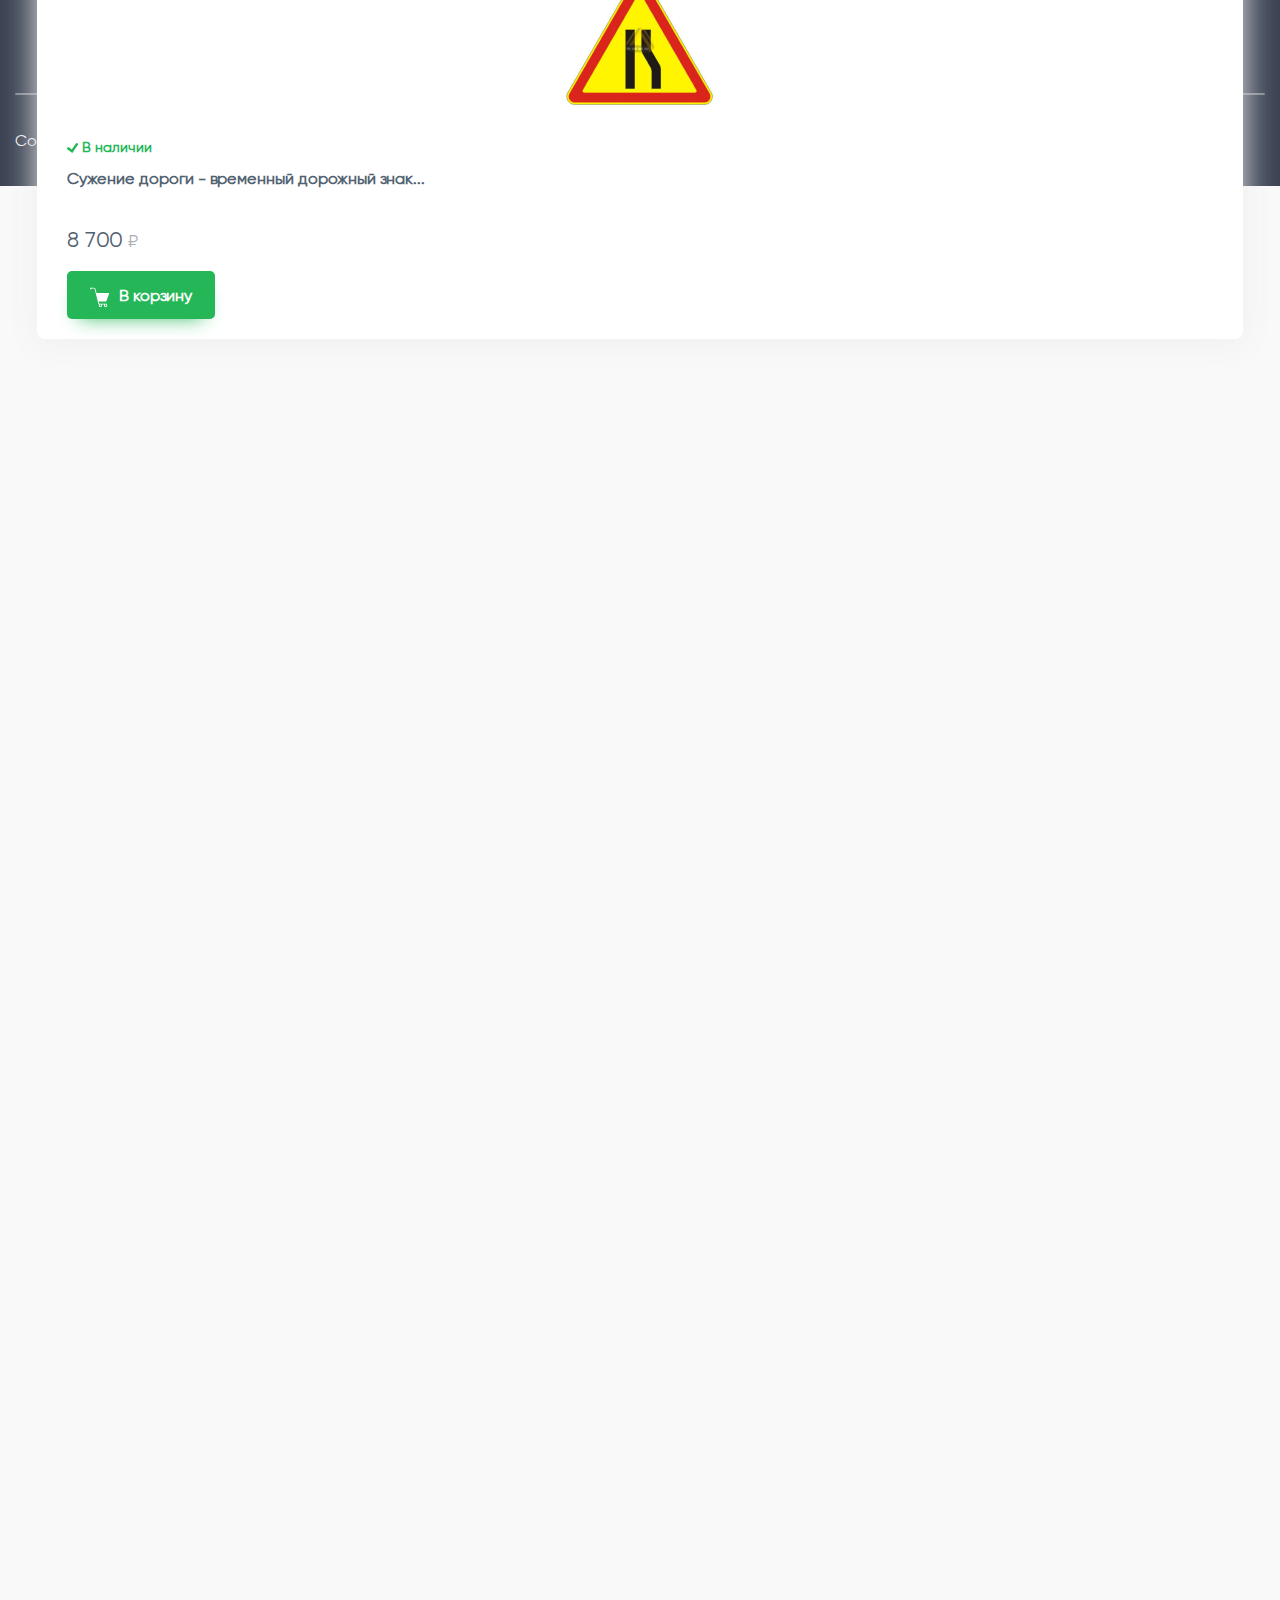
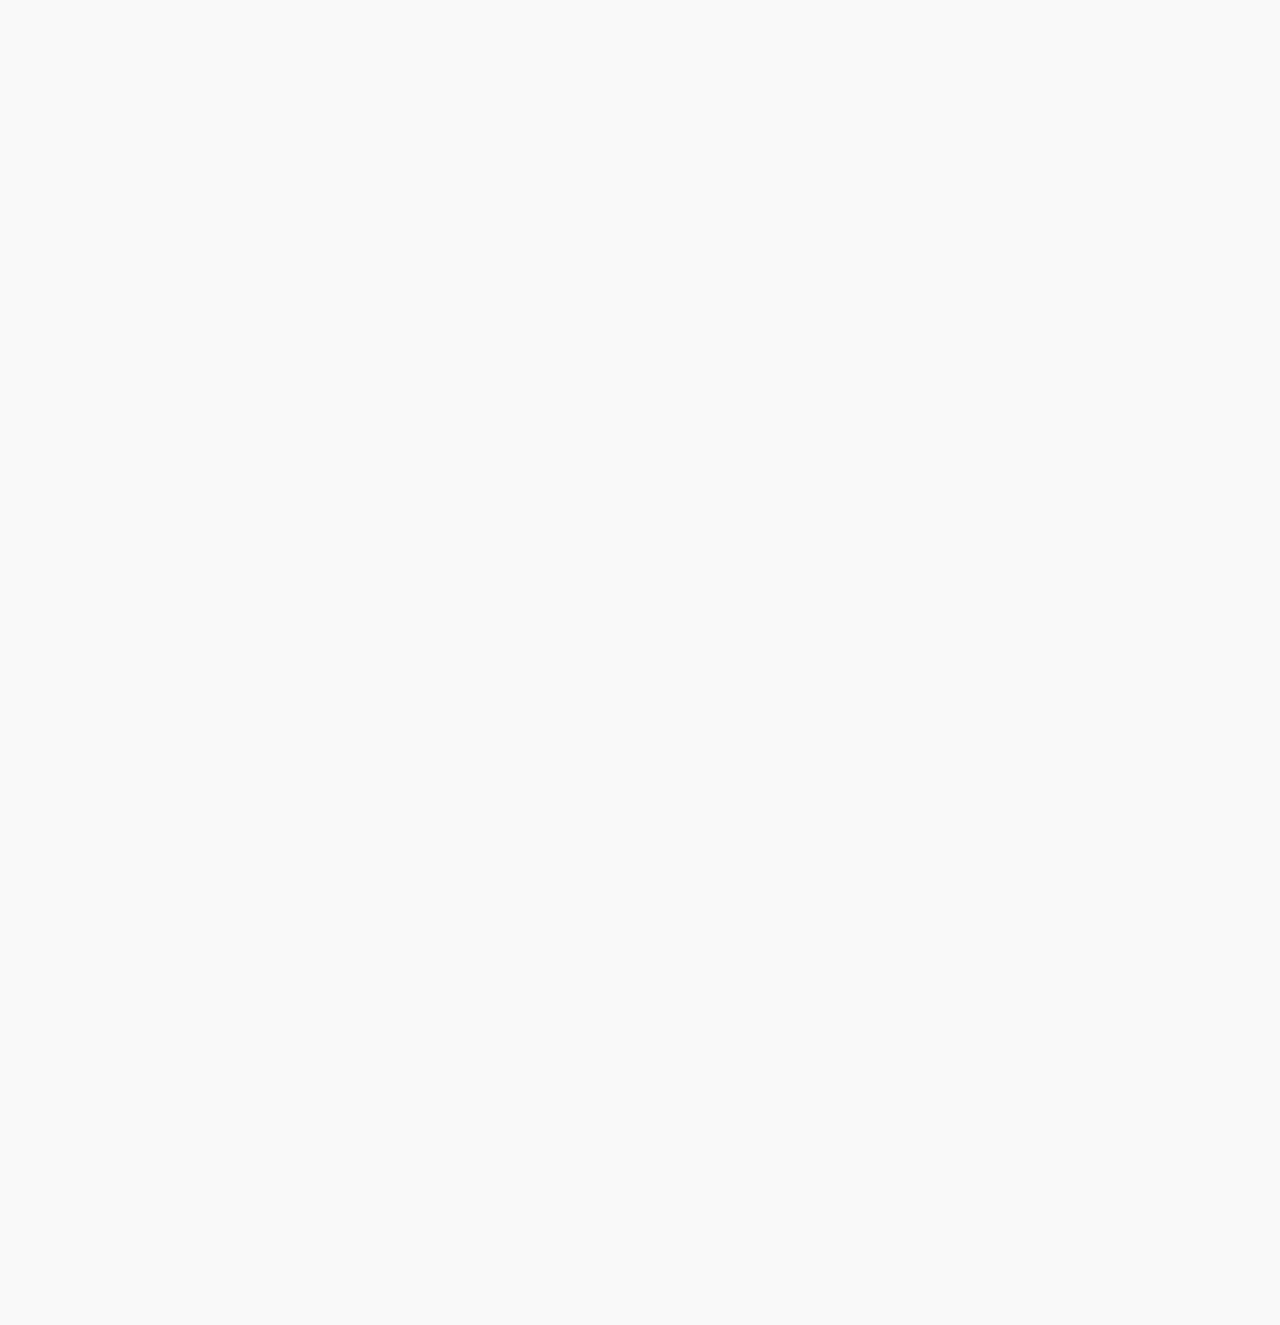
==== commit 3acc24b8: "start" ====
--- a/index.html
+++ b/index.html
@@ -1556,11 +1556,11 @@
 					</div>
 				</div>
 				</div>
-			<div class="newsblock">
+			<div class="newsblock newsblock_slider">
 				<div class="container">
 					<h2>Последние статьи</h2>
-					<div class="newslist">
-						<div class="newslist__items">
+					<div class="newslist newslist_container">
+						<div class="newslist__items newslist__items_slider">
 							<div class="newslist__item">
 								<div class="newslist__wrapper">
 									<div class="newslist__content">
--- a/css/style.css
+++ b/css/style.css
@@ -1372,7 +1372,7 @@
 }
 
 
-.productslider .slick-dots li button {
+.slick-dots li button {
 	background: url(/images/dots.png);
 	background-position: center;
 	background-repeat: no-repeat;
@@ -1380,14 +1380,14 @@
 	overflow: hidden;
 }
 
-.productslider .slick-dots li.slick-active button {
+.slick-dots li.slick-active button {
 	background: url(/images/dots-active.png);
 	background-position: center;
 	background-repeat: no-repeat;
 	text-indent: -9999px;
 	overflow: hidden;
 }
-.productslider .slick-dots {
+.slick-dots {
 	bottom: -45px;
 }
 .mainslider .slick-dots li button {
@@ -1768,6 +1768,7 @@
     margin: auto;
     left: 0;
     right: 0;
+	z-index: 3;
     width: fit-content;
 	
 }
@@ -2948,7 +2949,7 @@
 
 .backlink  {
 	
-	padding: 10px 0;
+	padding: 35px 0 10px 0;
 }
 
 
@@ -2978,20 +2979,1710 @@
 }
 
 .contentpage {
-	padding: 70px 0;
-}
-
-
-
-	
+	padding: 43px 0;
+}
+
+.form input {
+	max-width: 327px;
+	padding-left: 48px;
+	padding-right: 48px;
+	background-position: left center;
+	background-repeat: no-repeat;
+	width: 100%;
+	display: block;
+	height: 44px;
+	line-height: 44px;
+	
+		background-color: #F8F8F8;
+	border: 1px solid #E9E9E9;
+	box-sizing: border-box;
+	border-radius: 5px;
+	font-style: normal;
+	font-weight: 500;
+	font-size: 16px;
+	color: rgba(59, 67, 83, 0.5);
+	}
+	
+	.form textarea {
+		max-width: 327px;
+		resize: none;
+		background-position: left top 16px;
+		background-repeat: no-repeat;
+		width: 100%;
+		display: block;
+		padding: 13px 48px 16px 48px;
+	
+		background-color: #F8F8F8;
+		border: 1px solid #E9E9E9;
+		box-sizing: border-box;
+		border-radius: 5px;
+		font-style: normal;
+		font-weight: 500;
+		font-size: 16px;
+		color: rgba(59, 67, 83, 0.5);
+
+		line-height: 100%;
+		
+	}
+	
+	
+	
+.form input[type="text"].input_name {
+	background-image: url(/images/input_name.png);
+	background-position: left 19px center;
+}
+.form input[type="tel"] {
+	background-image: url(/images/input_phone.png);
+	background-position: left 21px center;
+}
+.form input[type="email"] {
+	background-image: url(/images/input_email.png);
+	background-position: left 18px center;
+}
+.form textarea {
+	background-image: url(/images/input_comment.png);
+	background-position: left 19px top 16px;
+}
+
+
+.form input::-webkit-input-placeholder {
+	/* Chrome/Opera/Safari */
+	font-style: normal;
+	font-weight: 500;
+	font-size: 16px;
+	color: rgba(59, 67, 83, 0.5);
+}
+
+.form input::-moz-placeholder {
+	/* Firefox 19+ */
+	font-style: normal;
+	font-weight: 500;
+	font-size: 16px;
+	color: rgba(59, 67, 83, 0.5);
+}
+
+.form input:-ms-input-placeholder {
+	/* IE 10+ */
+	font-style: normal;
+	font-weight: 500;
+	font-size: 16px;
+	color: rgba(59, 67, 83, 0.5);
+}
+
+.form input:-moz-placeholder {
+	/* Firefox 18- */
+	font-style: normal;
+	font-weight: 500;
+	font-size: 16px;
+	color: rgba(59, 67, 83, 0.5);
+}
+
+.form textarea::-webkit-textarea-placeholder {
+	/* Chrome/Opera/Safari */
+	font-style: normal;
+	font-weight: 500;
+	font-size: 16px;
+	color: rgba(59, 67, 83, 0.5);
+}
+
+.form textarea::-moz-placeholder {
+	/* Firefox 19+ */
+	font-style: normal;
+	font-weight: 500;
+	font-size: 16px;
+	color: rgba(59, 67, 83, 0.5);
+}
+
+.form textarea:-ms-textarea-placeholder {
+	/* IE 10+ */
+	font-style: normal;
+	font-weight: 500;
+	font-size: 16px;
+	color: rgba(59, 67, 83, 0.5);
+}
+
+.form textarea:-moz-placeholder {
+	/* Firefox 18- */
+	font-style: normal;
+	font-weight: 500;
+	font-size: 16px;
+	color: rgba(59, 67, 83, 0.5);
+}.form textarea::placeholder {
+	/* Firefox 18- */
+	font-style: normal;
+	font-weight: 500;
+	font-size: 16px;
+	color: rgba(59, 67, 83, 0.5);
+}
+
+.form__input {
+	margin-bottom: 8px;
+}
+.modal__title {
+	font-style: normal;
+	font-weight: bold;
+	font-size: 28px;
+	line-height: 100%;
+	
+	text-align: center;
+	margin-bottom: 8px;
+	color: #526272;
+}
+.modal__subtitle {
+	font-style: normal;
+	font-weight: normal;
+	font-size: 16px;
+	line-height: 100%;
+	
+	text-align: center;
+
+	color: #526272;
+	margin-bottom: 25px;
+	opacity: 0.7;
+}
+
+.modal__form {
+	margin-bottom: 30px;
+}
+
+.form input:focus {
+	border: 1px solid #25B757;
+}
+
+.form input.input_completed {
+	border: 1px solid #25B757;
+	color: rgba(82, 98, 114, 0.7);
+}
+
+.form input.input_error {
+	border: 1px solid #FF5B5B;
+	color: rgba(59, 67, 83, 0.5);
+}
+
+
+
+input[type="text"]:disabled,
+input[type="tel"]:disabled,
+input[type="email"]:disabled,
+textarea:disabled,
+input[type="text"]:disabled,
+input:disabled {
+	background: #e7e7e7;
+	color: #333;
+	border: 1px solid #e7e7e7;
+}
+
+.modal-open .modal {
+	text-align: center;
+}
+
+.modal-body {
+	padding: 75px 58px 32px 58px;
+	
+
+}
+.modal-content {
+	border: none;
+		border-radius: 5px;
+}
+
+.modal_callback .modal-dialog {
+    max-width: 443px;
+	width: 100%;
+}
+.modal_cart .modal-dialog {
+    max-width: 619px;
+	width: 100%;
+}
+
+.modal-backdrop {
+  background-color: rgba(82, 98, 114, 0.7);
+}
+
+@media (min-width: 768px) {
+	.modal-dialog {
+		width: 390px;
+	}
+}
+
+.modal {
+	overflow-y: auto;
+}
+
+body.modal-open {
+	overflow: inherit;
+	padding-right: 0 !important;
+}
+
+.form__input button {
+	min-width: 155px;
+}
+
+.form__input_last {
+	margin-top: 32px;
+	text-align: center;
+}
+
+
+@media screen and (min-width: 992px) {
+	.modal:before {
+		display: inline-block;
+		vertical-align: middle;
+		content: " ";
+		height: 100%;
+	}
+}
+
+.modal-dialog {
+	display: inline-block;
+	text-align: left;
+	vertical-align: middle;
+}
+
+.modal_callback .close {
+	position: absolute;
+	z-index: 99;
+	right: 36px;
+	top: 36px;
+	float: none;
+	font-size: 17px;
+	opacity: 1;
+}
+
+
+.modal_cart .close {
+	position: absolute;
+	z-index: 99;
+	right: 22px;
+	top: 22px;
+	float: none;
+	font-size: 17px;
+	opacity: 1;
+}
+.modal_cart .modal-body {
+	padding: 27px 35px 35px 35px;
+}
+
+.modalcart__image {
+	height: 125px;
+	display: flex;
+	align-items: center;
+	justify-content: center;
+	margin-bottom: 19px;
+}
+
+.modalcart__name {
+	font-style: normal;
+	font-weight: bold;
+	font-size: 22px;
+	line-height: 100%;
+	margin-bottom: 20px;
+	color: #526272;
+	text-align: center;
+}
+
+.modalcart__text {
+	margin-bottom: 36px;
+	font-style: normal;
+	font-weight: bold;
+	font-size: 16px;
+	line-height: 100%;	
+	text-align: center;
+	color: #526272;
+	opacity: 0.7;
+	}
+.modalcart__buttons {
+	display: flex;
+	justify-content: space-between;
+	max-width: 394px;
+	width: 100%;
+	margin: auto;
+	
+}
+
+.modalcart__button {
+	padding: 0 4px;
+	width: 100%;
+}
+.modalcart__button a {
+	width: 100%;
+	height: 100%:
+}
+
+
+.btn_border, a.btn_border {
+	font-style: normal;
+	font-size: 16px;
+	font-family: 'Gilroy-Medium';
+	box-shadow: none;
+	color: #25B757;
+	padding: 13px 26px;
+	display: block;
+	border: 1px solid #25B757;
+	background: none;
+	border-radius: 5px;
+	height: 100%;
+}
+
+.modalcart__buttons a.btn_main {
+	font-weight: normal;
+	height: 100%;
+}
+
+.close:hover svg g {
+	opacity: 1;
+}
+.pageimage_center {
+	text-align: center;
+}
+.pagebutton_center {
+	text-align: center;
+}
+.pageimage {
+	padding: 15px 0;
+}
+.pagetextbig {
+	font-style: normal;
+	font-weight: bold;
+	font-size: 36px;
+	line-height: 90%;
+	text-align: center;
+	color: #526272;
+	padding: 9px 0;
+	font-family: 'Gilroy-Medium';
+}
+
+.pagetext {
+	font-style: normal;
+	font-weight: normal;
+	font-size: 18px;
+	line-height: 90%;
+	text-align: center;
+	padding: 9px 0;
+	color: #526272;
+}
+.pagebutton {
+	padding: 12px 0;
+}
+
+.pagecover {
+	background-size: cover;
+	background-position: center;
+}
+
+.pagecover__wrapper {
+	height: 100%;
+	display: flex;
+	align-items: center;
+	max-width: 1033px;
+}
+
+.pagecover {
+}
+
+.pagecover .container {
+	height: 100%;
+}
+
+.pagecover__mask {
+	height: 100%;
+	padding: 165px 0;
+	/* background-color: rgba(0,0,0,0.2); */
+	background: linear-gradient(180deg, rgba(82, 98, 114, 0.35) 0%, rgba(82, 98, 114, 0) 36.46%), linear-gradient(90deg, rgba(82, 98, 114, 0.5) 0%, rgba(82, 98, 114, 0) 100%), url(.jpg);
+}
+
+
+.pagecover__title {
+	max-width: 700px;
+}
+.pagecover__title h1 {
+	font-style: normal;
+	font-size: 58px;
+	line-height: 100%;
+	margin-bottom: 11px;
+	color: #FFFFFF;
+	font-family: 'Gilroy-Medium';
+}
+.pagecover__text {
+	font-style: normal;
+	font-weight: 500;
+	font-size: 18px;
+	line-height: 120%;
+	color: #FFFFFF;
+	margin-bottom: 10px;
+}
+
+.btn_white {
+	display: inline-block;
+	
+	line-height: 1;
+	background: #FFFFFF;
+	border-radius: 5px;
+	font-style: normal;
+	font-weight: bold;
+	font-size: 16px;
+	color: #25B757;
+	margin: 10px 0;
+	padding: 18px 28px;
+}
+.btn_white:hover {
+	background: #25B757;
+	color: #FFFFFF;
+}
+
+.newslistpage .newslist__mask {
+    background: linear-gradient(180deg, rgba(249,249,249,0) 0%, rgba(249,249,249,1) 100%);
+    position: absolute;
+    top: 0;
+    left: 0;
+    width: 100%;
+    height: 100%;
+}
+
+.newslist__items {
+	flex-wrap: wrap;
+}
+.newslistpage .newslist__item {
+	margin-bottom: 26px;
+}
+.halfblock {
+	display: flex;
+	flex-wrap: wrap;
+	margin-bottom: 70px;
+}
+.halfblock > div {
+	width: 50%;
+	display: flex;
+	align-items: center;
+}
+
+.subtitle {
+	font-family: 'Gilroy-Medium';
+	font-style: normal;
+	font-weight: bold;
+	font-size: 22px;
+	line-height: 27px;
+	margin: 20px 0 15px 0;
+	color: #3B4353;
+}
+
+.hrlarge {
+	background: #3B4353;
+	opacity: 0.2;
+	height: 2px;
+	margin: 30px 0;
+}
+.shedule__time {
+	font-style: normal;
+	font-size: 16px;
+	line-height: 100%;
+	color: #3B4353;
+}
+.shedule__text {
+	font-style: normal;
+	font-weight: 500;
+	font-size: 16px;
+	line-height: 100%;
+	color: #3B4353;
+	opacity: 0.5;
+	font-family: 'Gilroy-Medium';
+}
+
+.shedule__main {
+	padding-left: 12px;
+}
+.shedule {
+    display: flex;
+	margin-bottom: 10px;
+	
+}
+
+.btn_icon {
+	
+}
+
+.btn_icon {
+	font-family: 'Gilroy-Medium';
+	white-space: nowrap;
+	padding: 17px 28px;
+	background: #25B757;
+	border-radius: 5px;
+	font-style: normal;
+	font-weight: normal;
+	font-size: 16px;
+	text-align: center;
+	color: #FFFFFF;
+	box-shadow: 0 10px 20px -12px #25B757;
+	display: inline-block;
+	margin: 15px 0;
+}
+.btn_icon span {
+	padding-left: 9px;
+	line-height: 1;
+	vertical-align: middle;
+}
+.btn_icon:hover {
+	background: #20CF5C;
+	color: #FFFFFF;
+}
+.btn_icon:focus {
+	background: #16A246;
+	color: #FFFFFF;
+}
+/* .btn_icon:visited {
+	background: #16A246;
+	color: #FFFFFF;
+} */
+.btn_icon:disabled {
+	opacity: 0.5;
+	color: #FFFFFF;
+}
+
+.halfblock__left {
+	padding-right: 55px;
+}
+.contentblock {
+	padding: 74px 0;
+}
+
+.contentblock_white {
+	background: #fff;
+}
+
+.logos__items {
+	display: flex;
+	margin: -7px;
+	flex-wrap: wrap;
+}
+.logos {
+	padding: 15px 0;
+}
+
+.logos__item {
+	padding: 7px;
+	
+	width: 14.2%;
+}
+
+.logos__img {
+	background: #FFFFFF;
+	box-shadow: 0px 4px 34px #EEEEEE;
+	border-radius: 5px;
+	height: 125px;
+	display: flex;
+	justify-content: center;
+	align-items: center;
+	margin-bottom: 14px;
+}
+
+.logos__content {
+	
+}
+
+.logos__name {
+	font-style: normal;
+	font-weight: bold;
+	font-size: 16px;
+	line-height: 150%;
+	text-align: center;
+	color: #526272;
+}
+
+.page h2 {
+	font-style: normal;
+	font-weight: bold;
+	font-size: 36px;
+	line-height: 44px;
+	text-align: left;
+	color: #3B4353;
+	margin-bottom: 7px;
+}
+.text ul  {
+	list-style: none;
+	padding: 0;
+	margin: 15px 0;
+}
+.text ul li {
+	font-style: none;
+	font-weight: normal;
+	font-size: 18px;
+	line-height: 150%;
+	/* identical to box height, or 27px */
+	padding-left: 20px;
+	position: relative;
+	color: rgba(59,67,83,0.8);
+	margin-bottom: 18px;
+
+	}
+
+.text ul li:after {
+	content: "";
+	position: absolute;
+	width: 8px;
+	height: 8px;
+	left: 0;
+	top: 10px;
+	border-radius: 50%;
+	background: #25B757;
+}
+
+ul.listcheck  {
+	list-style: none;
+	padding: 0;
+	margin: 15px 0;
+}
+ul.listcheck li {
+	font-style: normal;
+	font-weight: 500;
+	font-size: 16px;
+	line-height: 19px;
+	/* identical to box height */
+	margin-bottom: 8px;
+	padding-left: 17px;
+	color: rgba(59,67,83,0.8);
+}
+
+ul.listcheck li:after {
+	content: "";
+	position: absolute;
+	width: 11px;
+	height: 10px;
+	left: 0;
+	top: 5px;
+	background: none;
+	background-image: url(/images/check3.png);
+	background-position: center;
+	background-repeat: no-repeat;
+}
+
+
+.productimg__prev {
+	width: 150px;
+	height: 150px;
+}
+
+
+.productimg_container {
+	height: 486px;
+	/*  display: flex;
+	align-items: center;  */
+	position: relative;
+	overflow: hidden;
+}
+.productimg__current {	
+    display: inline-block;
+    animation: 0;
+    top: 0;
+    right: 0;
+    width: calc(100% - 165px);
+    height: 100%;
+	position: relative;
+	margin-left: 165px;
+}
+.productimg__previewscontainer {
+	display: inline-block;
+	width: 152px;
+	position: absolute;
+	top: 0;
+	left: 0;
+	    height: 100%;
+}
+
+.productimg__previewleft {
+	position: absolute;
+	top: 5px;
+	left: 38px;
+	cursor: pointer;
+	opacity: 0.3;
+		    z-index: 10;
+}
+
+.productimg__previewright {
+	position: absolute;
+	bottom: 5px;
+	left: 38px;
+	cursor: pointer;
+	opacity: 0.3;
+		    z-index: 10;
+}
+.productimg__previewleft:hover {
+	opacity: 1;
+}
+.productimg__previewright:hover {
+	opacity: 1;
+}
+
+.productimg__prev {
+	
+	margin: 0 0 15px 0;
+	display: flex;
+	height: 150px;
+	align-items: center;
+	justify-content: center;
+	cursor: pointer;
+	border: 1px solid #E9E9E9;
+box-sizing: border-box;
+border-radius: 5px;
+background: #fff;
+}
+.productimg__prev img {
+	max-width: 70px;
+	max-height: 70px;
+}
+
+.productimg__image {
+	display: flex;
+	align-items: center;
+	justify-content: center;
+	height: 100%;
+	background: #fff;
+	border: 1px solid #E9E9E9;
+	box-sizing: border-box;
+	border-radius: 5px;
+}
+
+
+.product__content {
+	background: #fff;
+}
+
+
+/* .productimg__previewscontainer:before { */
+	/* position: absolute; */
+	/* top:0; */
+	/* background: #fff; */
+	/* height: 25px; */
+	/* width: 100%; */
+	/* content: ""; */
+	/* display: block; */
+	    /* z-index: 9; */
+/* } */
+
+/* .productimg__previewscontainer:after { */
+	/* position: absolute; */
+	/* bottom:0; */
+	/* background: #fff; */
+	/* height: 25px; */
+	/* width: 100%; */
+	/* content: ""; */
+	/* display: block; */
+	    /* z-index: 9; */
+	
+/* } */
+
+.productpage__main {
+	display: flex;
+}
+.productpage__left {
+	width: 635px;
+}
+
+.productimg__images {
+	height: 100%;
+	background: #fff;
+}
+.productimg__images > div  {
+	height: 100%;
+}
+.productimg__images > div > div {
+	height: 100%;
+}
+
+.productpage__right {
+	padding-left: 95px;
+}
+
+
+
+
+ 
+
+ 
+ .radiotype1 input[type=radio]  {
+	 display: none;
+ }
+
+
+
+.radiotype1 label {
+	padding-left: 0;
+	cursor: pointer;
+	margin-bottom: 5px;
+	margin-right: 4px;
+	transition: all 0.5s;
+}
+
+
+.radiotype1 label:hover .radiotype__text {
+	background: rgba(37, 183, 87, 0.4);
+	border: 1px solid #25B757;
+	box-sizing: border-box;
+	border-radius: 5px;
+	color: #fff;
+	opacity: 1;
+}
+/*.radiotype1 input[type=radio]:checked + .radiotype1__text:before {
+
+   background-image: url(/images/check2.png);
+	background-repeat: no-repeat;
+	background-position: center;
+	border-color: #25B757;
+	opacity: 1;
+} */
+
+ .radiotype1 span.radiotype__text {
+    padding-left: 0;
+	cursor: pointer;
+	margin-bottom: 5px;
+	transition: all 0.3s;
+	background: none;
+	border-radius: 5px;
+	border: 1px solid rgba(82, 98, 114, 0.5);
+	padding: 9px 22px;
+	font-style: normal;
+	font-weight: normal;
+	font-size: 16px;
+	line-height: 100%;
+	font-family: 'Gilroy-Medium';
+
+	color: #526272;
+
+	opacity: 0.5;
+	display: block;
+	
+ }
+ 
+ 
+.radiotype1 input[type=radio]:checked + .radiotype__text {
+	opacity: 1;
+	background: #25B757;
+	border: 1px solid #25B757;
+	color: #fff;
+	box-shadow: 0 10px 20px -12px #25B757;
+}
+
+.productpage__right h1 {
+	font-style: normal;
+	font-weight: bold;
+	font-size: 28px;
+	line-height: 100%;
+	margin: 5px 0 18px 0;
+	color: #526272;
+	font-family: 'Gilroy-Medium';
+}
+
+.article {
+	font-style: normal;
+	font-weight: normal;
+	font-size: 16px;
+	line-height: 100%;
+	margin: 8px 0 18px 0;
+	color: rgba(59, 67, 83, 0.7);
+
+}
+.variantsname {
+	font-style: normal;
+	font-weight: bold;
+	font-size: 18px;
+	line-height: 100%;
+	margin: 8px 0 18px 0;
+	color: #526272;
+	font-family: 'Gilroy-Medium';
+}
+
+.variants {
+	margin: 8px 0 18px 0;
+}
+
+
+.radiotype2 input[type=radio]  {
+	 display: none;
+ }
+ 
+ .radiotype2 span.radiotype__text:before {
+    content: "";
+	
+    display: block;
+    position: absolute;
+	width: 18px;
+	height: 18px;
+	opacity: 0.5;
+	border-radius: 50%;
+	border: 2px solid rgba(82,98,114, 1);
+	box-sizing: border-box;
+    left: 0;
+    top: 0;
+}
+
+
+.radiotype2 label {
+	padding-left: 0;
+	cursor: pointer;
+	margin-bottom: 5px;
+	margin-right: 34px;
+	transition: all 0.5s;
+}
+
+
+.radiotype2 label:hover .radiotype__text:before {
+	background-image: url(/images/radio2.png);
+	background-repeat: no-repeat;
+	background-position: center;
+}
+.radiotype2 input[type=radio]:checked + .radiotype__text:before {
+
+   background-image: url(/images/radio3.png);
+	background-repeat: no-repeat;
+	background-position: center;
+	border-color: #25B757;
+	opacity: 1;
+} 
+
+ .radiotype2 span.radiotype__text {
+     padding: 0 0 0 26px;
+    position: relative;
+    display: inline-block;
+    vertical-align: baseline;
+    font-style: normal;
+    font-weight: 500;
+    font-size: 18px;
+    line-height: 18px;
+    color: rgba(82,98,114,1);
+    opacity: 0.5;
+	
+ }
+ 
+ 
+.radiotype2 input[type=radio]:checked + .radiotype__text {
+	opacity: 1;
+	
+}
+
+.radiotype2 {
+    display: flex;
+    flex-wrap: wrap;
+    flex-direction: column;
+    height: 58px;
+	max-width: fit-content;
+}
+
+.buyblock .productcard__prices {
+	display: inline-block;
+}
+.buyblock .productcard__oldprice {
+	right: -33px;
+	left: unset;
+}
+
+.productimg__previewscontainer .slick-slide {
+	opacity:1;
+
+}
+.productimg__previewscontainer .slick-slide.slick-active {
+	opacity:1;
+}
+
+
+
+input.quantity-field {
+	max-width: 57px;
+	border: none;
+	background: none;
+	font-style: normal;
+	font-weight: 500;
+	font-size: 22px;
+	line-height: 250%;
+	/* identical to box height, or 55px */
+
+	text-align: center;
+
+	color: #526272;
+
+}
+
+input.quantity-field::-webkit-outer-spin-button,
+input.quantity-field::-webkit-inner-spin-button {
+  -webkit-appearance: none;
+}
+
+
+.quantity input[type="button"] {
+    background: none;
+    border: none;
+    font-weight: 500;
+    font-size: 29px;
+       line-height: 1;
+    vertical-align: inherit;
+ height: 24px;
+ padding: 0 2px;
+ font-family: 'Gilroy-Medium';
+ color: #526272;
+	height: 24px;
+	line-height: 24px;
+	font-size: 24px;
+	padding: 0 4px;
+	opacity: 0.3;
+}
+
+input.quantity-plus {
+    position: relative;
+    top: 1px;
+}
+
+input.quantity-minus {
+    position: relative;
+    top: -1px;
+}
+
+.buyblock {
+    display: flex;
+    justify-content: space-between;
+    align-items: center;
+	border-bottom: 1px solid #C4C4C4;
+	padding-bottom: 24px;
+	margin-bottom: 22px;
+	padding-top: 10px;
+}
+
+.buyblock__cart .btn_cart{
+	font-family: 'Gilroy-Medium';
+	font-weight: normal;
+}
+
+.link_blue {
+	font-style: normal;
+	font-weight: bold;
+	font-size: 14px;
+	line-height: 100%;
+	color: #4AA5FF;
+}
+.link_blue:after {
+	 border-bottom: 2px dotted #4AA5FF;
+}
+.link_blue:hover {
+    color: #4AA5FF;
+}
+.link_blue:focus, .link_blue:visited, .link_blue:active {
+	opacity: 1;
+}
+.productfitches__icon {
+	width: 40px;
+	height: 40px;
+	border-radius: 50%;
+	display: flex;
+	align-items: center;
+	justify-content: center;
+	background: #F8F8F8;
+	border: 2px solid #FFFFFF;
+	box-sizing: border-box;
+	box-shadow: 3px 3px 20px rgba(64, 64, 64, 0.1);
+}
+.productfitches__text {
+	font-style: normal;
+	font-weight: normal;
+	font-size: 14px;
+	line-height: 100%;
+	color: #526272;
+}
+.productfitches__content {
+		padding-left: 14px;
+
+}
+.productinfo__item {
+	margin-right: 30px;
+}
+.productfitches {
+    display: flex;
+}
+
+.productinfo__items {
+	 display: flex;
+}
+
+.producttabs__wrapper {
+	padding: 48px 0;
+}
+
+.params {
+	padding: 32px 0;
+}
+
+.params__items {
+	 display: flex;
+	 justify-content: space-between;
+	 margin: 0 -29px;
+	 flex-wrap: wrap;
+}
+.params__content {
+	border-bottom: 1px solid rgba(59,67,83,0.3);
+	padding-bottom: 3px;
+	display: flex;
+	 justify-content: space-between;
+}
+.params__item {
+	padding: 0 29px;
+	margin-bottom: 27px;
+	
+	width: 50%;
+}
+.params__name {
+	font-style: normal;
+	font-weight: normal;
+	font-size: 16px;
+	line-height: 100%;
+	color: #3B4353;
+
+	opacity: 0.8;
+}
+.params__value {
+	font-style: normal;
+	font-weight: bold;
+	font-size: 16px;
+	line-height: 100%;
+	color: #3B4353;
+}
+
+.producttabs__header span {
+	font-style: normal;
+	font-family: 'Gilroy-Medium';
+	font-size: 16px;
+	line-height: 100%;
+	color: #9CA2AE;
+	padding: 18px 0;
+	display: block;
+	border-bottom: 5px solid transparent;
+}
+.producttabs__header ul {
+	margin: 0 -18px;
+}
+.producttabs__header li {
+	list-style: none;
+	display: inline-block;
+	padding: 0 18px;
+	cursor: pointer;
+}
+.producttabs__header li.active span {
+	font-style: normal;
+	font-size: 16px;
+	line-height: 100%;
+	color: #9CA2AE;
+	padding: 18px 0;
+	border-bottom: 5px solid #25B757;
+}
+
+.productpage__bottom {
+	padding: 30px 0 5px 0;
+}
+.productpage__main {
+	padding: 0 0 20px 0;
+}
+
+.productpage__bottom h2 {
+	font-style: normal;
+	font-weight: bold;
+	font-size: 28px;
+	line-height: 100%;
+	color: #526272;
+}
+.producttabs__header {
+	border-bottom: 1px solid rgba(59,67,83,0.3);
+}
+.producttabs__content {
+	display: none;
+}
+.producttabs__content.active {
+	display: block;
+}
+
+.producttabs__content p {
+	font-style: normal;
+	font-weight: normal;
+	font-size: 16px;
+	line-height: 140%;
+	color: #526272;
+	opacity: 0.7;
+}
+.relatedslider .productslider__arrows {
+	position: absolute;
+	top: -37px;
+	right: 20px;
+	width: 88px;
+	    z-index: 3;
+		display: flex;
+		justify-content: space-between;
+
+}
+.relatedslider .productslider__arrows > div {
+	width: 40px;
+	height: 40px;
+}
+.relatedslider .productslider__arrows > div svg {
+	width: 7px;
+}
+.relatedslider .productslider__right {
+    position: initial;
+ 
+}
+.relatedslider .productslider__left{
+    position: initial;
+
+}
+
+.productfitches {
+    display: flex;
+    align-items: center;
+}
+
+.leftblock {
+	width: 45%;
+}
+
+.borderblock {
+	padding: 60px 50px;
+	background: #F8F8F8;
+	border: 3px solid #FFFFFF;
+	box-sizing: border-box;
+	box-shadow: -5px -5px 20px #FFFFFF, 5px 5px 20px #DFDFDF;
+	border-radius: 8px;
+	margin-bottom: 70px;
+}
+.icblock__title {
+	font-style: normal;
+	font-weight: bold;
+	font-size: 22px;
+	line-height: 27px;
+	margin-bottom: 12px;
+	color: #3B4353;
+	 font-family: 'Gilroy-Medium';
+	 padding-right: 15px;
+}
+.icblock__text {
+	font-style: normal;
+	font-weight: normal;
+	font-size: 18px;
+	line-height: 100%;
+	color: #3B4353;
+	
+}
+
+.icblock__content {
+	padding-left: 14px;
+	width: 100%;
+}
+
+.icblock {
+	margin-bottom: 22px;
+	display: flex;
+}
+
+.icblock__img {
+	width: 24px;
+	text-align: center;
+}
+
+.icblock__subtitle {
+	 font-family: 'Gilroy-Medium';
+	font-style: normal;
+	font-weight: bold;
+	font-size: 18px;
+	line-height: 22px;
+	color: #3B4353;
+	padding-top: 25px;
+	margin-bottom: 12px;
+}
+
+.icblock__subtext {
+	font-style: normal;
+	font-weight: normal;
+	font-size: 16px;
+	line-height: 100%;
+	color: #3B4353;
+	opacity: 0.8;
+	
+}
+
+.icblock__tels {
+	padding-top: 25px;
+	display: flex;
+	margin: 0 -25px;
+	margin-bottom: 30px;
+}
+.icblock__tel {
+	padding: 0 25px;
+}
+
+.rightblock {
+    width: 55%;
+	padding-left: 58px;
+}
+
+.icblock__number a {
+	 font-family: 'Gilroy-Medium';
+	font-style: normal;
+	font-size: 22px;
+	line-height: 26px;
+	color: #25B757;
+}
+.icblock__bordered {
+	position: relative;
+	display: flex;
+	justify-content: space-between;
+	width: 100%;
+}
+.icblock__bordered:after {
+    content: "";
+    height: 0;
+    position: absolute;
+    bottom: -6px;
+    left: 0;
+    display: bloc;
+    padding: 2px;
+    width: 100%;
+    border-bottom: 2px dotted rgba(82,98,114, 0.5);
+    -webkit-transition: all 0.4s;
+    transition: all 0.4s;
+}
+
+.icblock__name {
+	font-style: normal;
+	font-weight: bold;
+	font-size: 18px;
+	line-height: 100%;
+	color: #3B4353;
+}
+
+.btn_icon2 {
+	padding: 7px 28px;
+	min-width: 78px;
+	min-height: 38px;
+	display: flex;
+	align-items: center;
+	justify-content: center;
+	margin: 5px 0 15px 0;
+}
+
+.icblock__buttons {
+	display: flex;
+}
+.icblock__button {
+	margin-right: 8px;
+}
+.icblock__bordered {
+	margin-bottom: 40px;
+}
+
+.maillink {
+	font-style: normal;
+	font-weight: bold;
+	font-size: 16px;
+	line-height: 19px;
+	border-bottom: 1px solid #25B757;
+	color: #25B757;
+}
+.maillink:hover {
+	font-style: normal;
+	font-weight: bold;
+	font-size: 16px;
+	line-height: 19px;
+	border-bottom: 1px solid #25B757;
+	color: #25B757;
+	opacity: 0.5;
+}
+.maillink:focus, .maillink:visited {
+	font-style: normal;
+	font-weight: bold;
+	font-size: 16px;
+	line-height: 19px;
+	border-bottom: 1px solid #25B757;
+	color: #25B757;
+	opacity: 0.7;
+}
+
+.icblock__flex {
+	display: flex;
+	justify-content: space-between;
+	margin-bottom: 14px;
+	margin-top: 0;
+	max-width: 510px;
+}
+
+.icblock__fleft {
+	font-style: normal;
+	font-weight: bold;
+	font-size: 18px;
+	line-height: 22px;
+	color: #3B4353;
+}
+
+.icblock__flexft_sm {
+	font-style: normal;
+	font-weight: 500;
+	font-size: 16px;
+	line-height: 19px;
+	color: #3B4353;
+
+}
+
+.contacttabs__header {
+	text-align: center;
+}
+.contactblock {
+	background: #fff;
+	padding: 60px 0;
+}
+
+.rowblock {
+	margin: 0;
+}
+
+.btn_tabs {
+	padding: 25px 36px;
+	margin: 10px 4px;
+	font-style: normal;
+	font-weight: bold;
+	font-size: 16px;
+	line-height: 100%;
+	color: #526272;
+	display: inline-block;
+	border-radius: 5px;
+	cursor: pointer;
+	border: 1px solid transparent;
+}
+.btn_tabs:hover {
+	background: rgba(37, 183, 87, 0.4);
+	border: 1px solid #25B757;
+	box-sizing: border-box;
+	border-radius: 5px;
+		color: #fff;
+}
+
+.btn_tabs:hover  svg path {
+fill: #fff;
+}
+
+.btn_tabs:focus, .btn_tabs:visited {
+		color: #fff;
+	background: #25B757;
+		box-shadow: 0 10px 20px -12px #25B757;
+}
+.btn_tabs span {
+    padding-left: 10px;
+    display: inline-block;
+    vertical-align: middle;
+}
+.btn_tabs svg path{
+	fill: rgb(82,98,114,1);
+}
+
+.btn_tabs.active svg path {
+	fill: #fff;
+}
+
+.contacttabs__header {
+	margin-bottom: 50px;
+}
+
+.btn_tabs.active {
+	
+	color: #fff;
+	background: #25B757;
+		box-shadow: 0 10px 20px -12px #25B757;
+
+}
+.contacttabs__content {
+	display: none;
+	border: 3px solid #FFFFFF;
+	box-sizing: border-box;
+	box-shadow: 15px 15px 50px #DFDFDF;
+	border-radius: 5px;
+}
+.contacttabs__content.active {
+	display: block;
+}
+.contacttabs__wrapper {
+	padding-bottom: 70px;
+}
+
+.icblock__number a {
+	white-space: nowrap;
+}
+
+.contacttabs__content {
+		height: 475px;	
+	}
+	
+.articlecontent__header {
+	display: flex;
+	align-items: center;
+	justify-content: space-between;
+	margin-bottom: 58px;
+}
+
+.articlecontent__image {
+	width: 468px;
+	height: 322px;
+	background-position: center;
+	background-size: cover;
+	box-shadow: 0 0 40px 0 rgba(59,67,83,0.3);
+}
+
+.articlepage {
+	padding: 65px 0;
+}
+.articlecontent__name h1 {
+	font-style: normal;
+	font-weight: bold;
+	font-size: 36px;
+	line-height: 90%;
+	color: #526272;
+	margin-bottom: 10px;
+}
+
+.articlecontent__title {
+	padding-left: 100px;
+}
+.articlecontent__anonce {
+	font-style: normal;
+	font-weight: normal;
+	font-size: 18px;
+	line-height: 140%;
+	color: #526272;
+}
+
+.pagetitle2 h2 {
+	    font-style: normal;
+    font-family: 'Gilroy-Bold';
+    font-weight: bold;
+    font-size: 36px;
+    line-height: 44px;
+    color: #526272;
+    text-align: center;
+    margin-bottom: 50px;
+}
+
+.newsblock h2 {
+	font-style: normal;
+    font-family: 'Gilroy-Bold';
+    font-weight: bold;
+    font-size: 36px;
+    line-height: 44px;
+    color: #526272;
+    text-align: center;
+	margin-top: 0;
+    margin-bottom: 70px;
+}
+
+.newslist_container {
+	position: relative;
+}
+
+
+.newslist__arrows > div.arrow.slick-arrow.slick-disabled {
+	opacity: 0.5;
+	cursor: initial;
+}
+
+.newslist__arrows > div.arrow.slick-arrow.slick-disabled:hover {
+	transform:none;
+	cursor: no-drop;
+}
+
+
+.newslist__arrows > div {
+	width: 58px;
+	height: 58px;
+	background: #F8F8F8;
+	border: 2px solid #FFFFFF;
+	box-sizing: border-box;
+	display: flex;
+	justify-content: center;
+	align-items: center;
+	border-radius: 50%;
+}
+
+.newslist__left {
+	position: absolute;
+	top: calc(50% - 29px);
+	left: -85px;
+	z-index: 3;
+}
+.newslist__right {
+	position: absolute;
+	top: calc(50% - 29px);
+	right: -85px;
+	z-index: 3;
+}
+
 @media (max-width: 1415px) {
 	.headercontacts__main {		
 		width: 354px;
 
 	}
+	
 }
 
 @media (max-width: 1385px) {
+	.borderblock {
+	padding: 60px 30px;
+	} 
+	
+	.articlecontent__title {
+		padding-left: 50px;
+	}
+	
+	.icblock__title {
+		font-size: 18px;
+	}
+	.icblock__subtitle {
+		font-size: 16px;
+	}
+	.icblock__name {
+		font-size: 14px;
+	}
+	.icblock__text {
+			font-size: 14px;	
+	}
+	
+	.productpage__right {
+		padding-left: 25px;
+	}
+	.buyblock__cart .btn_cart {
+		padding: 0 15px;
+		font-size: 14px;
+	}
+.radiotype1 span.radiotype__text {
+	padding: 9px 15px;
+	font-size: 14px;
+}
+.radiotype2 span.radiotype__text {
+	font-size: 14px;
+}
+.productpage__right h1 {
+	font-size: 22px;
+}
+.productpage__left {
+    width: 520px;
+}
+.productfitches__text {
+	font-size: 11px;
+}
+.productfitches__content {
+    padding-left: 5px;
+}
+
+.buyblock .productcard__oldprice {
+	    top: 4px
+}
+.link_blue {
+	font-size: 12px;
+}
+
+.location__main {
+	width: 150px;
+}
+.headercontacts__main {
+    width: 294px;
+}
 	.logo svg{
 		width: 165px;
 	}
@@ -3136,8 +4827,237 @@
 	
 }
 
-
 @media (max-width: 1023px) {
+	.icblock__tels {
+		margin: 0;
+		flex-wrap: wrap;
+		padding-top: 0;
+	}
+	.icblock__tel {
+		padding: 0;
+		padding-bottom: 15px;
+	}
+	.icblock__bordered {
+		display: block;
+	}
+.icblock__name {
+	padding-bottom: 5px;
+}
+
+.icblock__button .btn_icon {
+	height: 100%;
+	max-height: 38px;
+}
+	.icblock__flex {
+		display: block;
+	}
+	.radiotype2 {
+		height: initial;
+	}
+	.buyblock__price {
+		width: 100%;
+	}
+	.buyblock {
+		flex-wrap: wrap;
+	}
+	
+	.buyblock__cart .btn_cart {
+		padding: 12px 22px;
+		font-size: 14px;
+	}
+	.productinfo__items {
+		display: block;
+	}
+	.params__item {
+		width: 100%;
+	}
+	/**/
+		
+	.article {
+		font-size: 12px;
+	}
+	.variantsname {
+		margin-bottom: 9px;
+		font-size: 12px;
+		
+	}
+
+	.variants {
+		margin: 8px 0 18px 0;
+	}
+
+
+	.productfitches__text {
+		font-size: 12px;
+	}
+
+	 .radiotype2 span.radiotype__text {
+	
+		font-size: 12px;
+
+		
+	 }
+	  .radiotype1 span.radiotype__text {
+	
+		font-size: 12px;
+		padding: 8px 14px;
+	 }
+	 
+	 
+
+	/**/
+	.productpage__left {
+		width: 100%;
+		padding-bottom: 15px;
+	}
+	.productimg__images {
+		height: initial;
+	}
+	.productimg__image {
+		height: 300px;
+		padding: 60px 0;
+
+	}
+	.productimg_container {
+		height: initial;
+		padding-bottom: 30px;
+	}
+	
+	.productpage__right h1 {
+		font-size: 18px;
+		margin-bottom: 9px;
+	}
+	.productinfo__item {
+		margin-right: 14px;
+	}
+	
+	.productpage__main {
+		display: block;
+	}
+	
+	.productimg__previewscontainer {
+		display: none;
+	}
+	.productimg__current {
+		width: 100%;
+		margin: 0;
+	}
+	.halfblock > div {
+		width: 100%;
+	}
+.halfblock__left {
+	order: 2;
+	padding-right: 0;
+}
+.subtitle {
+	font-size: 16px;
+	line-height: 1.2;
+}
+.halfblock__right {
+	order: 1;
+}
+.btn_icon {
+	padding: 13px 18px;
+	font-size: 14px;
+}
+.btn_icon span {
+	padding-left: 5px;
+}
+.halfblock {
+	margin-bottom: 40px;
+}
+.contentblock {
+	padding: 36px 0;
+}
+.page h2 {
+	font-style: normal;
+	font-weight: bold;
+	font-size: 22px;
+	line-height: 27px;
+	margin-bottom: 14px;
+	color: #3B4353;
+}
+.logos__img {
+	height: 85px;
+}
+.logos__name {
+	font-size: 12px;
+}
+.logos__item {
+	width: 33.333%;
+	max-width: initial;
+}
+	.pagecover__title {
+		max-width: 700px;
+	}
+	.pagecover__title h1 {
+		font-style: normal;
+		font-weight: bold;
+		font-size: 38px;
+		line-height: 100%;
+		margin-bottom: 11px;
+		color: #FFFFFF;
+	}
+	.pagecover__text {
+		font-style: normal;
+		font-weight: 500;
+		font-size: 16px;
+		line-height: 120%;
+		color: #FFFFFF;
+		margin-bottom: 10px;
+	}
+
+	.btn_white {
+		display: inline-block;
+		line-height: 1;
+		background: #FFFFFF;
+		border-radius: 5px;
+		font-style: normal;
+		font-weight: bold;
+		font-size: 14px;
+		color: #25B757;
+		margin: 10px 0;
+		padding: 18px 28px;
+	}
+
+	.pagecover__mask {
+		padding: 90px 0;
+	}
+	.pagecover__text {
+		font-size: 14px;
+	}
+	.pageimage {
+		padding: 15px 0;
+		max-width: 60%;
+		margin: auto;
+	}
+	.contentpage {
+		padding: 23px 0;
+	}
+	.pagetextbig {
+		font-style: normal;
+		font-weight: bold;
+		font-size: 26px;
+		line-height: 90%;
+		text-align: center;
+		color: #526272;
+		padding: 9px 0;
+		font-family: 'Gilroy-Medium';
+	}
+
+	.pagetext {
+		font-style: normal;
+		font-weight: normal;
+		font-size: 14px;
+		line-height: 90%;
+		text-align: center;
+		padding: 9px 0;
+		color: #526272;
+	}
+	.pagebutton {
+		padding: 12px 0;
+	}
+
 	.catalogtext {
 		padding: 10px 0 60px 0;
 	}
@@ -3660,10 +5580,8 @@
 	.qtitle {
 		font-style: normal;
 		font-weight: bold;
-		font-size: 1<a href=""><svg width="18" height="18" viewBox="0 0 18 18" fill="none" xmlns="http://www.w3.org/2000/svg">
-	<path d="M2.00034 9.07095L16.1424 9.07107M2.00034 9.07095L7.3367 3.73459M2.00034 9.07095L7.3367 14.4073" stroke="#3B4353" stroke-width="2" stroke-linecap="round"/>
-	</svg>
-	<span>Вернуться на главную</span></a>}
+		font-size: 14px;
+	}
 	.btn_main {
 		padding: 8px 26px;
 		font-size: 12px;
@@ -3719,9 +5637,353 @@
 		box-shadow: 10px 10px 40px rgba(62, 63, 67, 0.2);
 		border-radius: 5px;
 	}
-}
+	.articlecontent__image {
+		width: 250px;
+		height: 220px;
+	}
+	.articlecontent__name h1 {
+		    font-size: 22px;
+	}
+	.newsblock h2 {
+       font-style: normal;
+    font-weight: bold;
+    font-size: 22px;
+    line-height: 27px;
+    text-align: center;
+    margin-bottom: 36px;
+    color: #526272;
+}
+	
+}
+
+
+
 
 @media (max-width:719px) {
+	.newslist__arrows {
+		display: none;
+	}
+	.articlecontent__title {
+		padding-left: 0;
+	}
+	.articlecontent .text p {
+		opacity: 0.8;
+	}
+	.newsblock .pagetitle2 h2 {
+		margin: 10px 0 20px 0;
+	}
+	.newsblock .pagetitle2 h2 {
+		color: rgba(82,98,114,1);
+	}
+	.newslist_container {
+		padding-bottom: 25px;
+	}
+	.newsblock_slider .container {
+		width: 100%;
+		max-width: 100%;
+		padding: 0;
+	}
+	.newsblock_slider .newslist__item {
+		max-width: 280px;
+		margin: auto;
+	}
+	
+	.newsblock_slider .slick-slide {
+		opacity: 1;
+	}
+	.newsblock_slider .slick-list{padding:0 7% 0 7%;}
+	
+	.articlecontent__header {
+		display: block;
+		    margin-bottom: 38px;
+	}
+	.btn_tabs {
+		padding: 13px 21px;
+		margin: 10px 0px;
+	}
+	.articlecontent__anonce {
+		font-size: 12px;
+		opacity: 0.8;
+	}
+	.articlecontent__img {
+		margin-bottom: 39px;
+	}
+	.contacttabs__header {
+		margin-bottom: 14px;
+	}
+	.contacttabs__content {
+		height: 250px;	
+	}.contacttabs__content iframe {
+		max-width: 100%;
+		max-height: 100%;
+	}
+	.articlecontent__image {
+		width: 100%;
+		height: 190px;
+	}
+	.articlecontent__name h1 {
+		margin-bottom: 18px;
+		line-height: 100%;
+	}
+	.contactblock {
+		padding: 30px 0;
+	}
+	.btn_tabs span {
+		font-size: 12px;
+	}
+	.leftblock {
+		width: 100%;
+	}
+	.rightblock {
+		width: 100%;
+		padding-left: 0;
+	}
+	.contacttabs__wrapper {
+		padding-bottom: 20px;
+	}
+	.borderblock {
+		padding: 0;
+		background: #F8F8F8;
+		border: none;
+		box-sizing: border-box;
+		box-shadow: none;
+		border-radius: 8px;
+		margin-bottom: 30px;
+	}
+.icblock__img {
+	height: 19px;
+}
+.icblock__img  svg {
+	max-height: 100%;
+}
+.icblock__text {
+	font-size: 12px;
+}
+
+.icblock {
+	margin-bottom: 32px;
+}
+.icblock__subtitle {
+	font-size: 14px;
+	    margin-bottom: 8px;
+		padding-top: 12px;
+}
+	.icblock__subtext {
+	font-size: 12px;
+}
+.icblock__number a {
+	font-size: 18px;
+}
+.icblock__tel {
+	
+	max-width: 150px;
+}
+.icblock__bordered {
+	margin-bottom: 5px;
+}
+
+hr.hr_desktop {
+	display: none;
+}
+
+.icblock_last {
+    margin-bottom: 12px;
+}
+.icblock__fleft {
+	font-size: 14px;
+}
+.icblock__flexft_sm {
+	font-size: 12px;
+}
+
+.maillink {
+	font-size: 12px;
+}
+
+.icblock__content .icblock__content {
+	padding-left: 0;
+}
+
+
+
+
+	.productfitches__text b {
+		white-space: nowrap;
+	}
+	.producttabs__content h2 {
+		font-style: normal;
+		font-weight: 600;
+		font-size: 16px;
+		line-height: 100%;
+		color: rgba(82,98,114,0.5);
+		padding: 12px 0;
+		border-bottom: 1px solid rgba(59,67,83,0.3);
+		background-image: url(/images/ptoducttabs1.png);
+		background-position: right center;
+		background-repeat: no-repeat;
+	}
+	.productfitches__link {
+    line-height: 1;
+}
+	.producttabs__content h2.active {
+		color: #25B757;
+		border-bottom: 5px solid #25B757;
+		background-image: url(/images/ptoducttabs2.png);
+		background-position: right center;
+		background-repeat: no-repeat;
+	}
+	.params {
+		padding: 20px 0 10px 0;
+	}
+	.relatedslider .productslider__arrows {
+		top: unset;
+		bottom: 20px;
+		left: 0;
+		right: 0;
+		margin: auto;
+	}
+	.relatedslider .productslider__container {
+		padding-bottom: 60px;
+	}
+	.producttabs__main {
+		display: none;
+	}
+	.producttabs__main.active {
+		display: block;
+	}
+	
+	.productpage__right {
+		padding-left: 0;
+	}
+	.producttabs__header {
+		display: none;
+	}
+	.params__item {
+		padding: 0;
+	}
+	.params__items {
+		margin: 0;
+	}
+	
+	.productimg__current .productcard__sticker {
+		font-size: 12px;
+		padding: 4px 10px;
+		height: initial;
+		line-height: initial;
+	}
+	
+	.productimg__image {
+		height: 238px;
+		padding: 38px 0;
+	}
+	.productimg__current .slick-dots li.slick-active button, .productimg__current .slick-dots li button, .productimg__current .slick-dots li, .productimg__current .slick-dots li button:before {
+		width: 10px;
+		height: 10px;
+		background-size: contain;
+		margin: 0 2px;
+	}
+	.radiotype2 span.radiotype__text:before {
+		width: 16px;
+		height: 16px;
+	}
+	.buyblock .productcard__oldprice {
+		right: -29px;
+		top: -5px;
+	}
+	.variants {
+		margin: 8px 0 4px 0;
+	}
+	.buyblock__cart .btn_cart {
+		font-size: 12px;
+		padding: 9px 24px;
+	}
+	input.quantity-field {
+		max-width: 30px;
+		
+	}
+	.quantity input[type="button"] {
+		font-size: 22px;
+		}
+		
+	.productinfo__item {
+		width: 100%;
+		margin-bottom: 12px;
+	}
+	.productpage__bottom {
+		padding: 5px 0 5px 0;
+	}
+	.params__name, .params__value {
+		font-size: 12px;
+	}
+	.params__item {
+		margin-bottom: 18px;
+	}
+	.producttabs__content {
+		display:block;
+	}
+	.subtitle {
+		font-size: 14px;
+	}
+	.hrlarge {
+		margin: 15px 0;
+	}
+	.shedule__time, .shedule__text {
+		font-size: 12px;
+	}
+	.shedule__icon svg {
+		width: 25px;
+		height: 25px;
+	}
+	.btn_icon {
+		padding: 11px 22px;
+		font-size: 12px;
+	}
+	.halfblock {
+		margin-bottom: 15px;
+	}
+	.logos__item {
+		width: 50%;
+		margin-bottom: 6px;
+	}
+	.contentblock {
+		padding: 36px 0 24px 0;
+	}
+	.text ul li {
+		font-size: 12px;
+		margin-bottom: 14px;
+		color: rgba(59,67,83,0.8);
+		line-height: 100%;
+	}
+	.text ul li:after {
+		top: 5px;
+	}
+	.btn_icon svg {
+		width: 16px;
+	}
+	.pagecover__title h1 {
+		font-size: 22px;
+		line-height: 100%;
+	}
+	.pagecover__text {
+
+		font-size: 12px;
+		margin-bottom: 3px;
+	}
+	ul.listcheck li {
+		margin-bottom: 13px;
+	}
+	.btn_white {
+
+		font-size: 12px;
+	
+		padding: 14px 22px;
+	}
+
+	.pagecover__mask {
+		padding: 33px 0;
+	}
+	
+	
 	h1 {
 		font-size: 22px;
 		margin: 15px 0 10px 0;
@@ -3868,10 +6130,14 @@
 	}
 	.newslist__item {
 		width: 100%;
+		max-width: 480px;
+		margin-right: auto;
+		margin-left: auto;
 	}
 	.newslist__items {
 		flex-wrap: wrap;
 	}
+	
 	.location__main {
 		max-width: 210px;
 		margin: auto;
@@ -4038,12 +6304,12 @@
 	}
 	.container {
 		margin: auto;
-		max-width: 320px;
+		/* max-width: 320px; */
 		width: 100%;
 	}
 	#header {
 		margin: auto;
-		max-width: 320px;
+		/* max-width: 320px; */
 		width: 100%;
 	}
 	.categories__item_medium .categories__content {
@@ -4159,6 +6425,19 @@
 	}
 	.newslist__items {
 		margin: 0;
+	}
+	
+	.newslistpage .newslist__items {
+		margin: -7px;
+	}
+	.newslist__image {
+		margin-bottom: 18px;
+	}
+	.newslistpage .newslist__item {
+		margin-bottom: 10px;
+	}
+	.paginationblock {
+		padding: 14px 0;
 	}
 	
 	.categories__item_medium .categories__content {
@@ -4339,7 +6618,216 @@
 		text-align: right;
 		display: block;
 	}
-	
+	.modal-body {
+		padding: 46px 22px 27px 22px;
+	}
+	.modal__title {
+		font-size: 22px;
+		margin-bottom: 6px;
+	}
+	.modal_callback .close {
+		top: 14px; 
+		right: 14px;
+	}
+	.close {
+		top: 14px; 
+		right: 14px;
+	}
+	.modal_cart .close {
+			top: 14px; 
+		right: 14px;
+	}
+	
+	.modal__subtitle {
+		font-size: 12px;
+		margin-bottom: 9px;
+	}
+	.form input {
+		height: 40px;
+		line-height: 40px;
+	}
+	.modal_callback .modal-dialog {
+		max-width: 276px;
+		width: 100%;
+	}
+	
+	.form input {
+		font-size: 12px;
+	}
+		
+	.form input::-webkit-input-placeholder {
+		/* Chrome/Opera/Safari */
+		font-style: normal;
+		font-weight: 500;
+		font-size: 12px;
+		color: rgba(59, 67, 83, 0.5);
+	}
+
+	.form input::-moz-placeholder {
+		/* Firefox 19+ */
+		font-style: normal;
+		font-weight: 500;
+		font-size: 12px;
+		color: rgba(59, 67, 83, 0.5);
+	}
+
+	.form input:-ms-input-placeholder {
+		/* IE 10+ */
+		font-style: normal;
+		font-weight: 500;
+		font-size: 12px;
+		color: rgba(59, 67, 83, 0.5);
+	}
+
+	.form input:-moz-placeholder {
+		/* Firefox 18- */
+		font-style: normal;
+		font-weight: 500;
+		font-size: 12px;
+		color: rgba(59, 67, 83, 0.5);
+	}
+
+	.form textarea::-webkit-textarea-placeholder {
+		/* Chrome/Opera/Safari */
+		font-style: normal;
+		font-weight: 500;
+		font-size: 12px;
+		color: rgba(59, 67, 83, 0.5);
+	}
+
+	.form textarea::-moz-placeholder {
+		/* Firefox 19+ */
+		font-style: normal;
+		font-weight: 500;
+		font-size: 12px;
+		color: rgba(59, 67, 83, 0.5);
+	}
+
+	.form textarea:-ms-textarea-placeholder {
+		/* IE 10+ */
+		font-style: normal;
+		font-weight: 500;
+		font-size: 12px;
+		color: rgba(59, 67, 83, 0.5);
+	}
+
+	.form textarea:-moz-placeholder {
+		/* Firefox 18- */
+		font-style: normal;
+		font-weight: 500;
+		font-size: 12px;
+		color: rgba(59, 67, 83, 0.5);
+	}.form textarea::placeholder {
+		/* Firefox 18- */
+		font-style: normal;
+		font-weight: 500;
+		font-size: 12px;
+		color: rgba(59, 67, 83, 0.5);
+	}
+	.modal__form {
+		margin-bottom: 10px;
+	}
+
+
+	.modalcart__image {
+		height: 80px;
+	
+		margin-bottom: 12px;
+	}
+
+	.modalcart__name {
+		font-size: 16px;
+		line-height: 100%;
+		margin-bottom: 11px;
+	}
+
+	.modalcart__text {
+		margin-bottom: 15px;
+		font-size: 12px;
+	}
+	.modalcart__buttons {
+		max-width: 158px;
+		width: 100%;
+		margin: auto;
+		flex-wrap: wrap;
+	}
+
+	.modalcart__button {
+		padding: 4px 0;
+		width: 100%;
+	}
+	.modalcart__button a {
+		width: 100%;
+		height: 40px:
+	}
+	
+	.modal_cart .modal-dialog {
+		max-width: 276px;
+		width: 100%;
+	}
+	
+	.modal-dialog {
+		max-width: 276px;
+		width: 100%;
+	}
+	.modal_cart .modal-body {
+		padding: 36px 22px;
+	}
+
+
+	.modalcart__button .btn_border, .modalcart__button a.btn_border {
+		font-style: normal;
+		font-size: 16px;
+		font-size: 12px;
+		height: 40px;
+		line-height: 40px:
+	}
+
+	.modalcart__buttons a.btn_main {
+		font-weight: normal;
+		height: 40px;
+		line-height: 40px:
+	}
+	.modalcart__text span {
+		display: block;
+	}
+	
+	.pageimage {
+		padding: 5px 0 20px 0;
+		max-width: 100%;
+		margin: auto;
+	}
+	.contentpage {
+		padding: 23px 0;
+	}
+	.pagetextbig {
+		font-style: normal;
+		font-weight: bold;
+		font-size: 22px;
+		line-height: 90%;
+		text-align: center;
+		color: #526272;
+		padding: 9px 0 5px 0;
+		font-family: 'Gilroy-Medium';
+	}
+
+	.pagetext {
+		font-style: normal;
+		font-weight: normal;
+		font-size: 12px;
+		line-height: 90%;
+		text-align: center;
+		padding: 5px 0;
+		color: #526272;
+	}
+	.pagebutton {
+		padding: 12px 0;
+	}
+
+	.catalogtext {
+		padding: 10px 0 60px 0;
+	}
+
 }
 
 @media (max-width: 480px) {}
@@ -4348,36 +6836,6 @@
 
 
 
-
-
-
-.form__input input[type="text"],
-.form__input input[type="tel"],
-.form__input input[type="email"] {
-	background: #fff;
-	border-radius: 0;
-	border: 1px solid rgb(154, 154, 154);
-	font-size: 13px;
-	color: rgb(154, 154, 154);
-	width: 100%;
-	max-width: 296px;
-	margin: auto;
-	display: block;
-	height: 42px;
-	line-height: 40px;
-}
-
-.form__input textarea {
-	background: #fff;
-	border-radius: 0;
-	border: 1px solid rgb(154, 154, 154);
-	font-size: 13px;
-	color: rgb(154, 154, 154);
-	width: 100%;
-	padding: 10px 20px;
-	margin: auto;
-	display: block;
-}
 
 .check label {
 	cursor: pointer;
@@ -4419,128 +6877,6 @@
 
 
 
-#modal_close_href {
-	cursor: pointer;
-}
-
-.modal-body {
-	padding: 0 30px;
-}
-
-@media (min-width: 768px) {
-	.modal-dialog {
-		width: 390px;
-	}
-}
-
-.modal {
-	overflow-y: auto;
-}
-
-body.modal-open {
-	overflow: inherit;
-	padding-right: 0 !important;
-}
-
-.modal-content {
-	padding: 25px 30px;
-	border-radius: 0;
-	border: none;
-}
-
-.modal__form {
-	margin: 20px 0 0 0;
-}
-
-.modal {
-	text-align: center;
-}
-
-.modal-title {
-	font-size: 24px;
-	color: rgb(0, 0, 0);
-	line-height: 1.2;
-	text-align: center;
-	margin-bottom: 15px;
-}
-
-.modal__form .form__textbtn {
-	color: rgb(45, 76, 125);
-	padding-bottom: 0;
-}
-
-.modal__form .form__textbtn a {
-	color: rgb(45, 76, 125);
-}
-
-.modal__form {
-	margin: 20px 0 0 0;
-	max-width: 250px;
-	margin: 20px auto 0 auto;
-	text-align: center;
-}
-
-.modal__form .btn_main {
-	width: 100%;
-	max-width: 100%;
-}
-
-.form-group {
-	display: inline-block;
-	width: 100%;
-	margin-bottom: 10px;
-}
-
-.form-group_last {
-	margin-bottom: 10px;
-	margin-top: 10px;
-}
-
-
-input[type="text"].input-error,
-input[type="tel"].input-error,
-input[type="email"].input-error,
-textarea.input-error,
-input[type="text"].input-error {
-	color: #cc0000;
-	border: 1px solid #cc0000;
-}
-
-input[type="text"]:disabled,
-input[type="tel"]:disabled,
-input[type="email"]:disabled,
-textarea:disabled,
-input[type="text"]:disabled,
-input:disabled {
-	background: #e7e7e7;
-	color: #333;
-	border: 1px solid #e7e7e7;
-}
-
-@media screen and (min-width: 992px) {
-	.modal:before {
-		display: inline-block;
-		vertical-align: middle;
-		content: " ";
-		height: 100%;
-	}
-}
-
-.modal-dialog {
-	display: inline-block;
-	text-align: left;
-	vertical-align: middle;
-}
-
-.close {
-	position: absolute;
-	z-index: 99;
-	right: 8px;
-	top: 5px;
-	float: none;
-	font-size: 17px;
-	opacity: 1;
-}
 
 .closemenu {
 	display: none;
@@ -4585,78 +6921,6 @@
 }
 
 
-::-webkit-input-placeholder {
-	/* Chrome/Opera/Safari */
-	font-size: 15px;
-	color: #666666;
-}
-
-::-moz-placeholder {
-	/* Firefox 19+ */
-	font-size: 15px;
-	color: #666666;
-}
-
-:-ms-input-placeholder {
-	/* IE 10+ */
-	font-size: 15px;
-	color: #666666;
-}
-
-:-moz-placeholder {
-	/* Firefox 18- */
-	font-size: 15px;
-	color: #666666;
-}
-
-.radio label {
-	font-size: 13px;
-	margin: 0;
-}
-
-.radio input[type="radio"] {
-	-ms-transform: scale(0.8);
-	/* IE 9 */
-	-webkit-transform: scale(0.8);
-	/* Chrome, Safari, Opera */
-	transform: scale(0.8);
-	vertical-align: middle;
-}
-
-input.quantity-field {
-	max-width: 52px;
-	background: #e6e6e6;
-	border: none;
-	height: 26px;
-	font-size: 13px;
-	text-align: center;
-}
-
-input.quantity-field::-webkit-outer-spin-button,
-input.quantity-field::-webkit-inner-spin-button {
-	-webkit-appearance: none;
-}
-
-.quantity input[type="button"] {
-	background: none;
-	border: none;
-	font-weight: 500;
-	font-size: 29px;
-	line-height: 1;
-	vertical-align: sub;
-	height: 26px;
-	padding: 0 2px;
-}
-
-input.quantity-plus {
-	position: relative;
-	top: 1px;
-}
-
-input.quantity-minus {
-	position: relative;
-	top: -1px;
-}
 
 .customselect select {
 	-moz-appearance: none;
